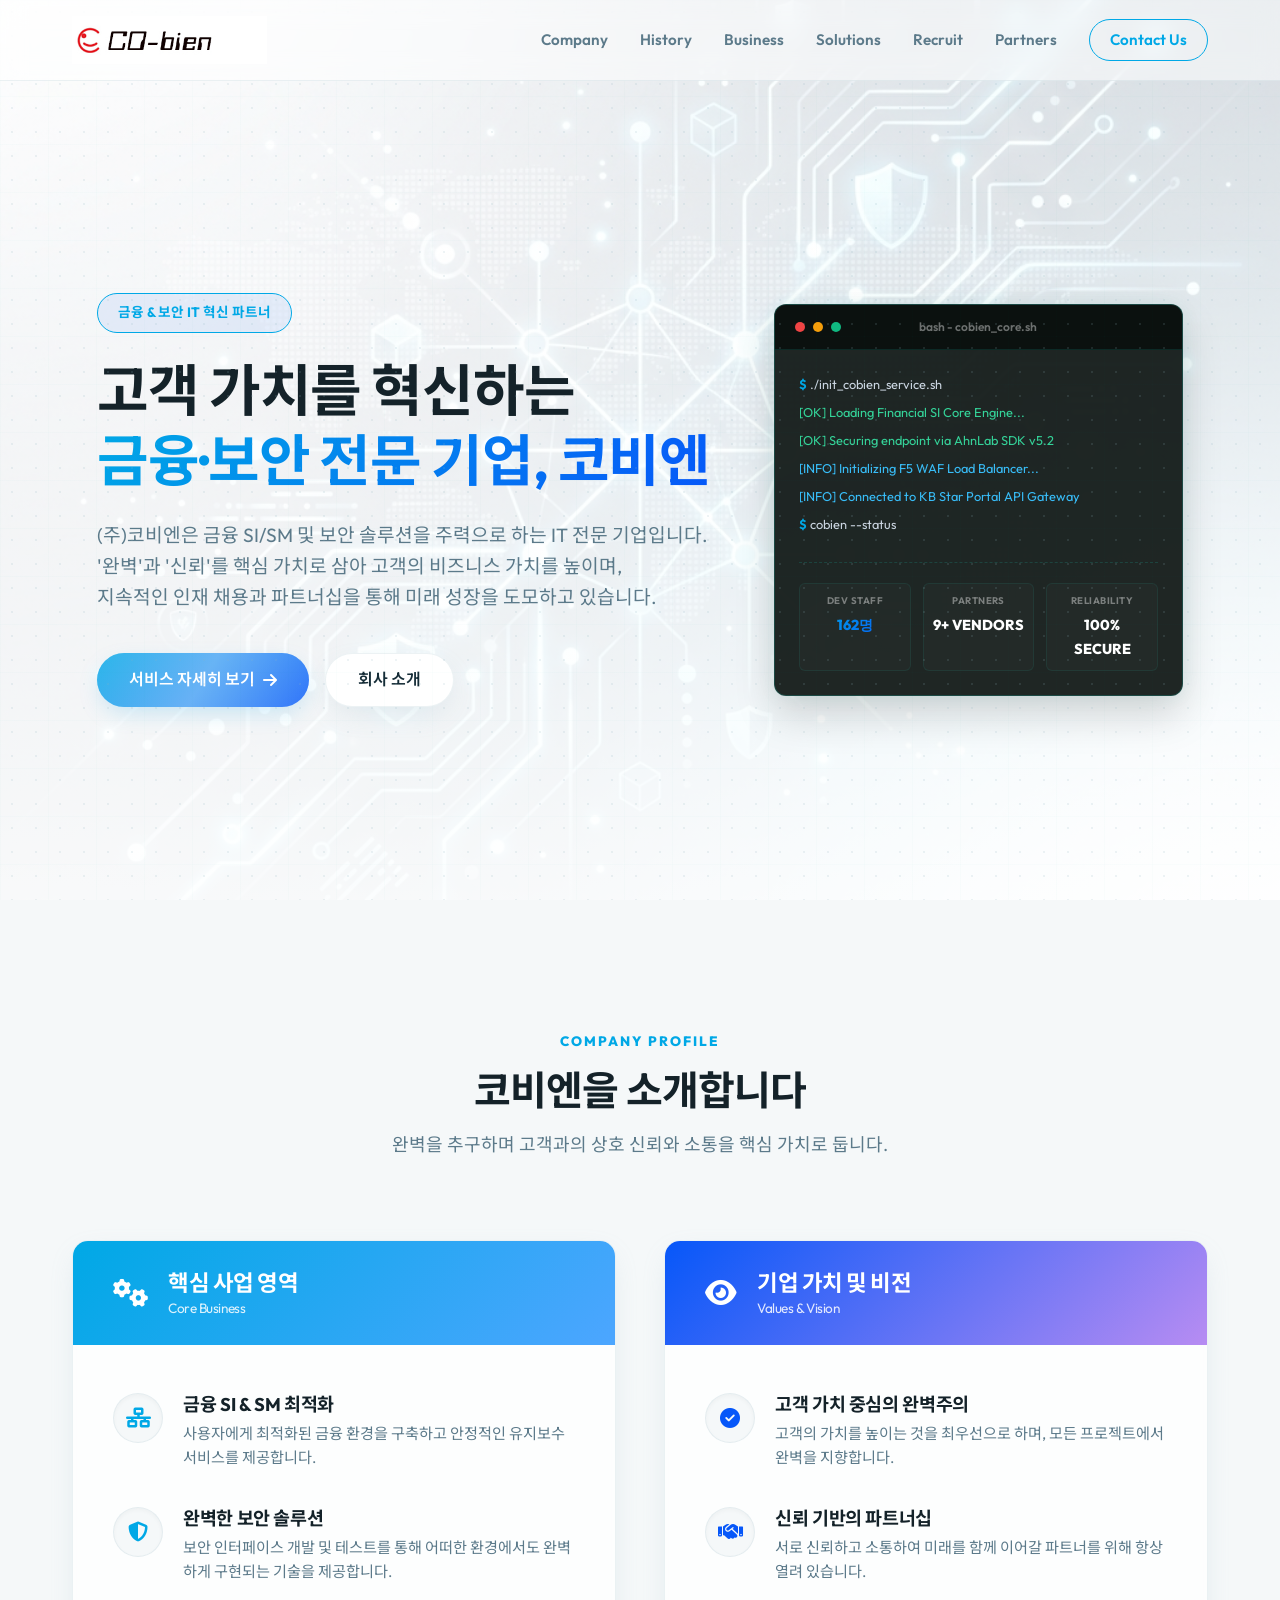
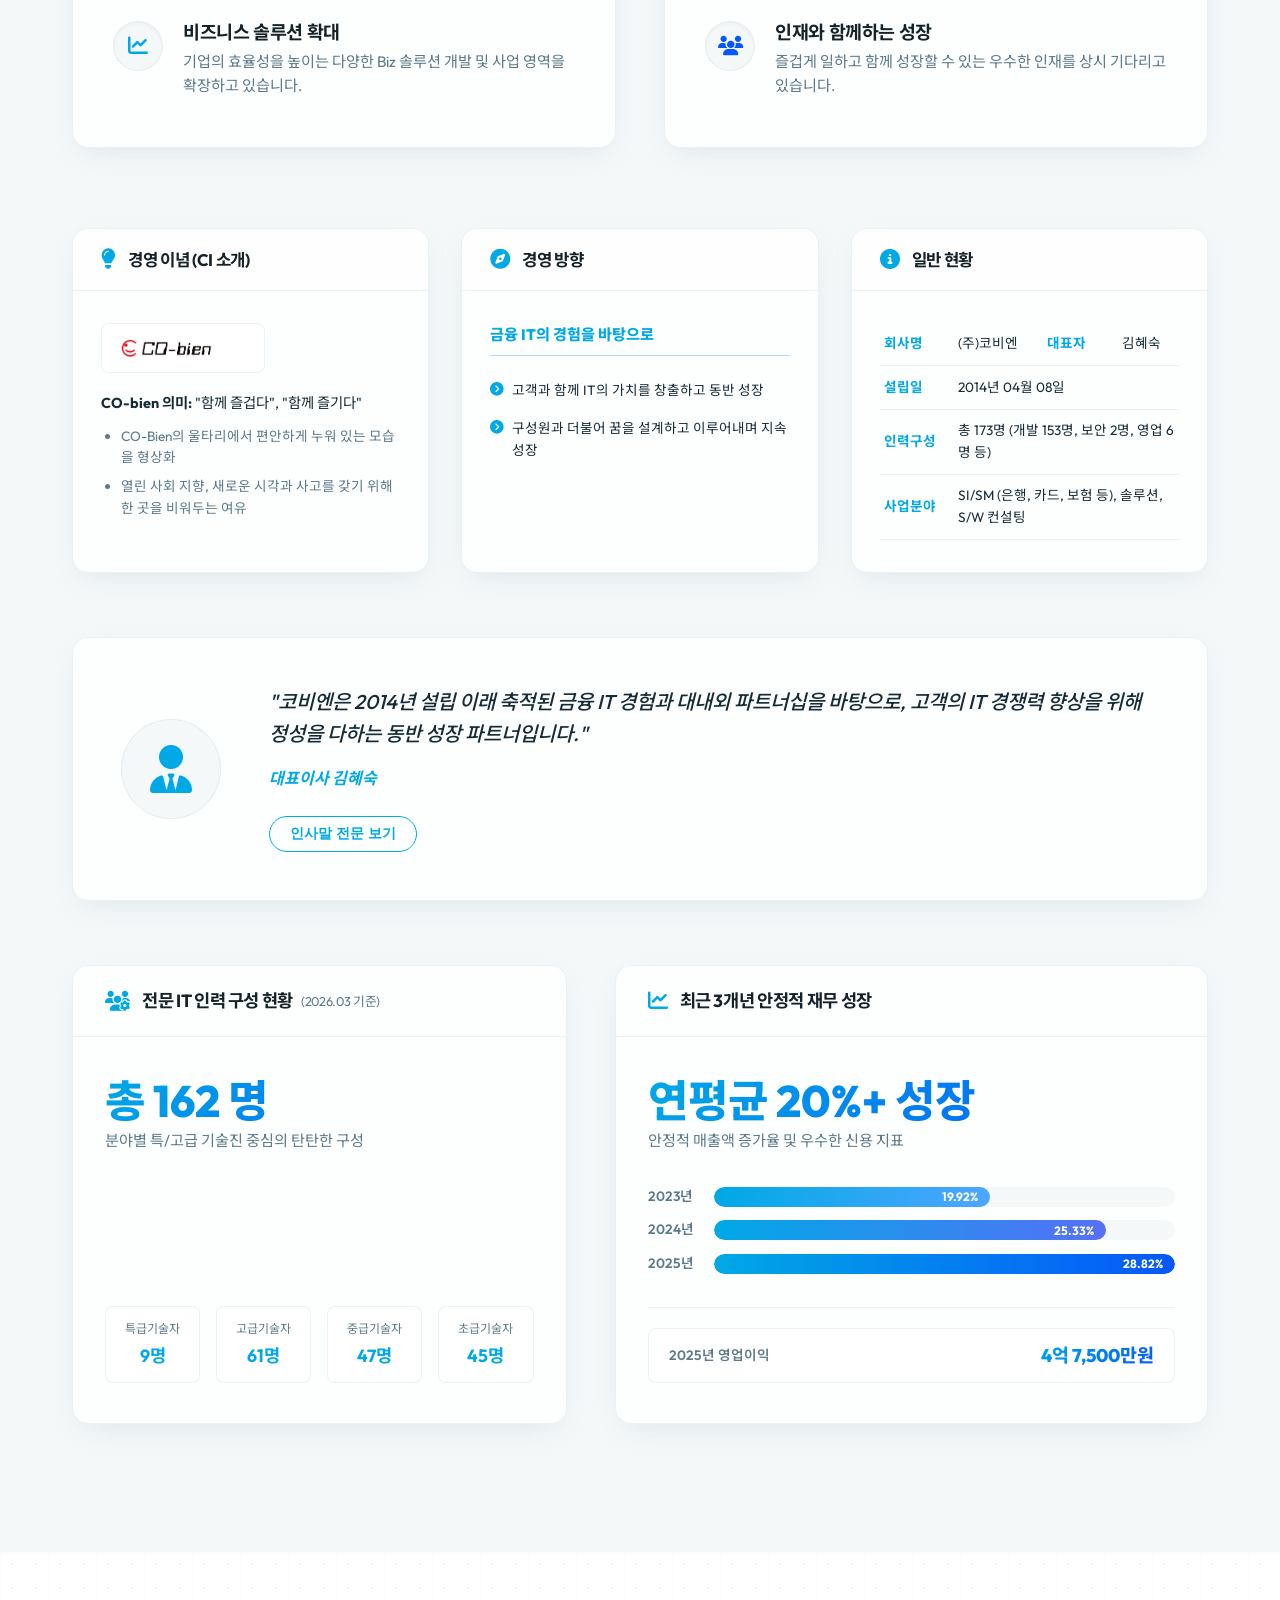
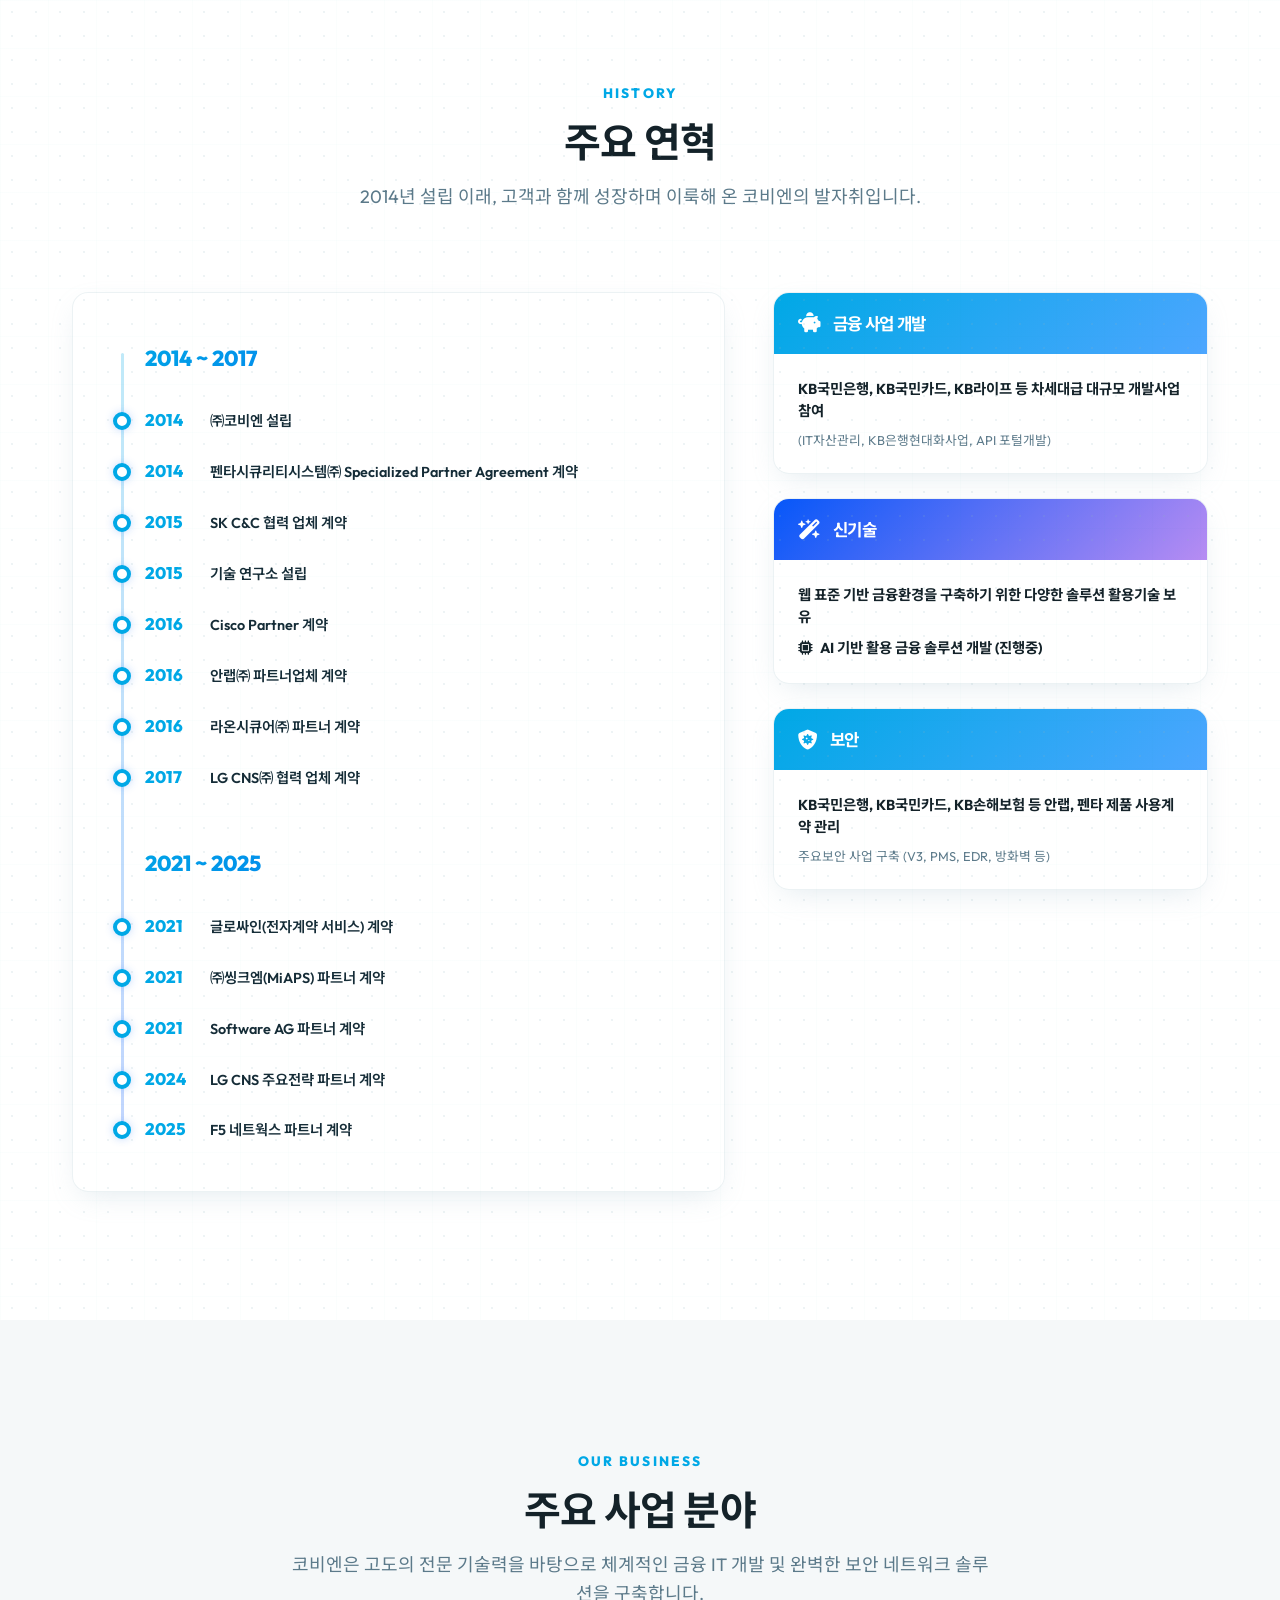
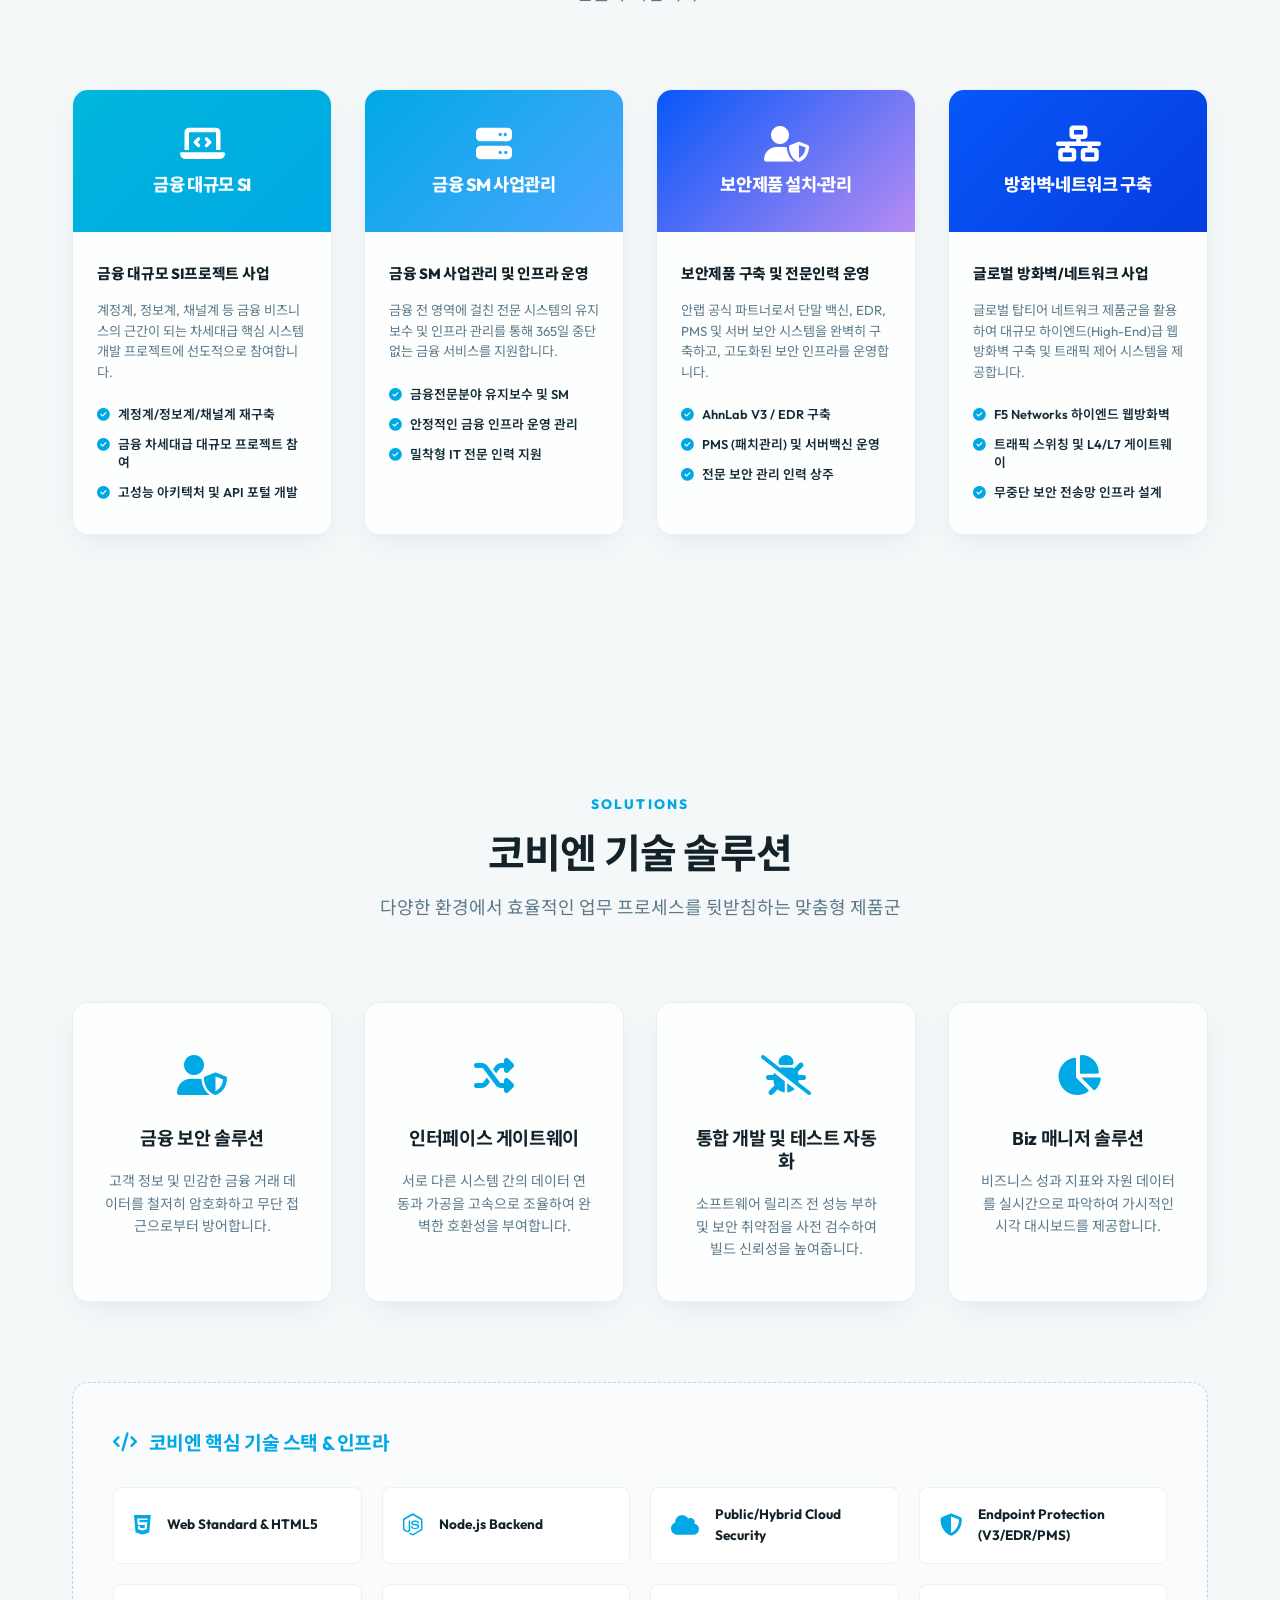
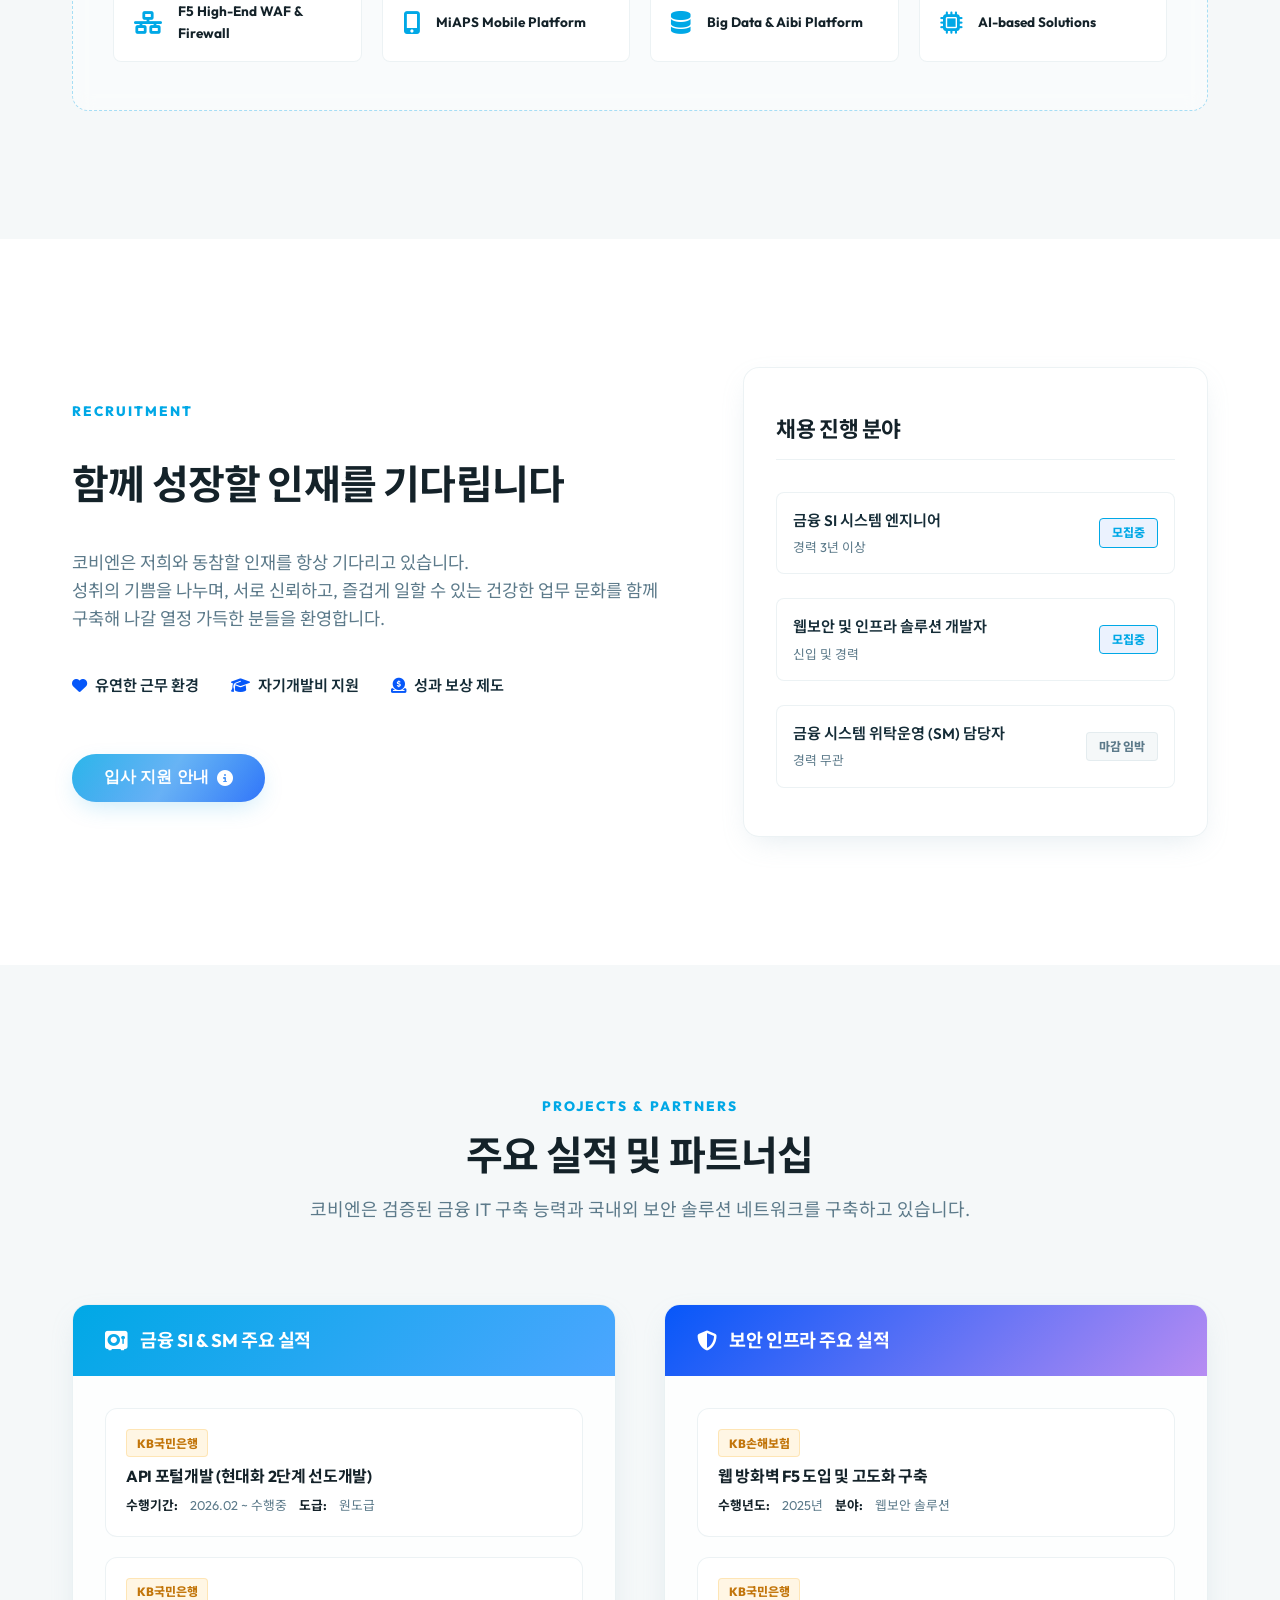
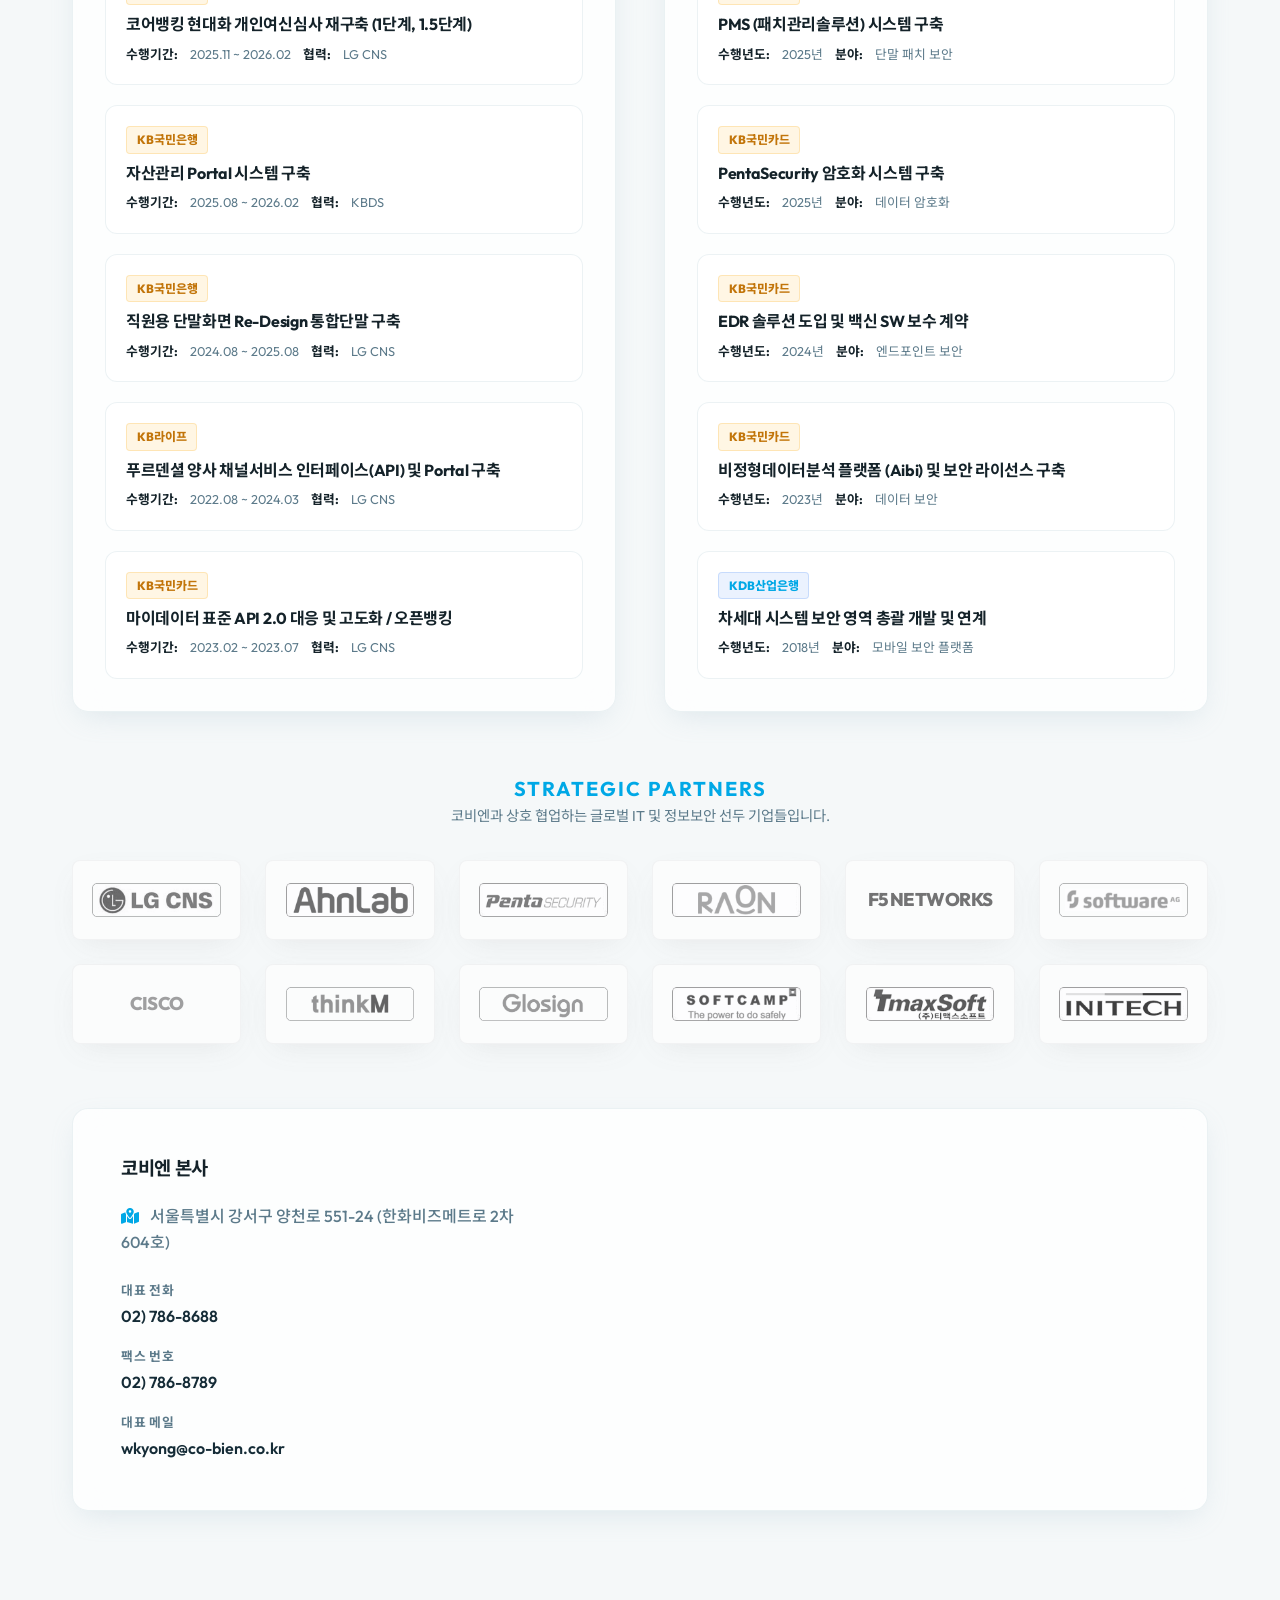
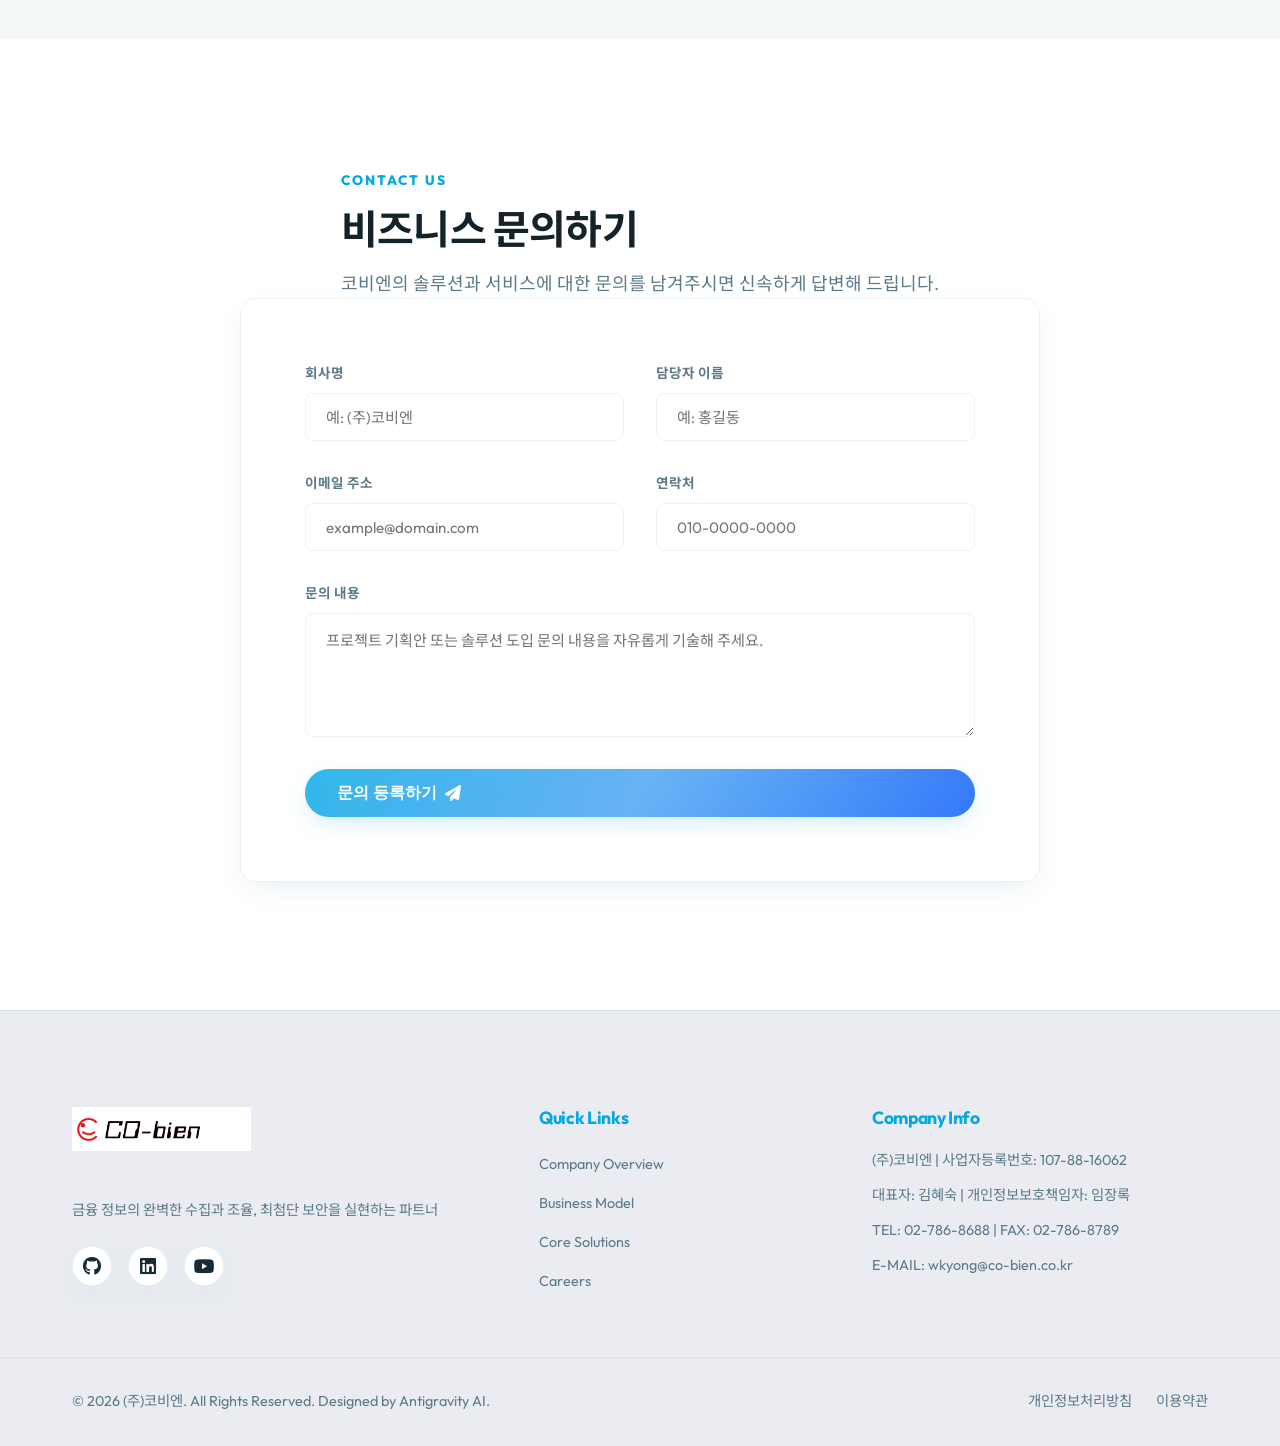
==== index.html @ 2dea6ac2 "Initial commit of modern co-bien homepage renew" ====
<!DOCTYPE html>
<html lang="ko">
<head>
  <meta charset="UTF-8">
  <meta name="viewport" content="width=device-width, initial-scale=1.0">
  <title>코비엔 CO-BIEN | 금융 SI & SM 및 보안 솔루션 전문 기업</title>
  <meta name="description" content="귀사의 가치를 높여주는 최선의 선택, (주)코비엔입니다. 금융 SI & SM 구축 및 완벽하게 구현되는 보안 솔루션 서비스를 제공합니다.">
  
  <!-- 구글 폰트 (Outfit & Noto Sans KR) -->
  <link rel="preconnect" href="https://fonts.googleapis.com">
  <link rel="preconnect" href="https://fonts.gstatic.com" crossorigin>
  <link href="https://fonts.googleapis.com/css2?family=Noto+Sans+KR:wght@300;400;500;700&family=Outfit:wght@300;400;600;800&display=swap" rel="stylesheet">
  
  <!-- 폰트어썸 아이콘 -->
  <link rel="stylesheet" href="https://cdnjs.cloudflare.com/ajax/libs/font-awesome/6.4.0/css/all.min.css">
  
  <!-- 커스텀 스타일시트 -->
  <link rel="stylesheet" href="index.css">
</head>
<body>

  <!-- 배경용 네온 블러 효과 (밝은 테마에 맞춘 부드러운 파스텔톤 블러) -->
  <div class="glow-bg">
    <div class="blob blob-1"></div>
    <div class="blob blob-2"></div>
  </div>

  <!-- 헤더 (글래스모피즘 네비게이션) -->
  <header id="main-header">
    <div class="container header-container">
      <a href="#" class="logo-link">
        <img src="assets/logo-y.jpg" alt="CO-BIEN 코비엔" class="brand-logo">
      </a>
      <nav class="nav-links">
        <a href="#about" class="nav-item">Company</a>
        <a href="#history" class="nav-item">History</a>
        <a href="#business" class="nav-item">Business</a>
        <a href="#solutions" class="nav-item">Solutions</a>
        <a href="#recruit" class="nav-item">Recruit</a>
        <a href="#partners" class="nav-item">Partners</a>
        <a href="#contact" class="nav-item contact-btn">Contact Us</a>
      </nav>
      <button class="mobile-menu-toggle" id="menu-toggle" aria-label="메뉴 열기">
        <i class="fa-solid fa-bars"></i>
      </button>
    </div>
  </header>

  <!-- 모바일 메뉴 -->
  <div class="mobile-nav" id="mobile-nav">
    <a href="#about" class="mobile-nav-item">Company</a>
    <a href="#history" class="mobile-nav-item">History</a>
    <a href="#business" class="mobile-nav-item">Business</a>
    <a href="#solutions" class="mobile-nav-item">Solutions</a>
    <a href="#recruit" class="mobile-nav-item">Recruit</a>
    <a href="#partners" class="mobile-nav-item">Partners</a>
    <a href="#contact" class="mobile-nav-item mobile-contact-btn">Contact Us</a>
  </div>

  <!-- 히어로 섹션 (밝은 그라데이션과 라이트 이미지 오버레이) -->
  <section id="hero" class="tech-grid-pattern" style="background-image: linear-gradient(to bottom, rgba(255, 255, 255, 0.45), rgba(255, 255, 255, 0.9)), url('assets/hero_light_bg.png');">
    <div class="container hero-container">
      <div class="hero-content">
        <span class="badge fade-in-up">금융 & 보안 IT 혁신 파트너</span>
        <h1 class="hero-title fade-in-up delay-1">
          고객 가치를 혁신하는<br>
          <span class="text-gradient">금융·보안 전문 기업, 코비엔</span>
        </h1>
        <p class="hero-subtitle fade-in-up delay-2">
          (주)코비엔은 금융 SI/SM 및 보안 솔루션을 주력으로 하는 IT 전문 기업입니다.<br>
          '완벽'과 '신뢰'를 핵심 가치로 삼아 고객의 비즈니스 가치를 높이며,<br>
          지속적인 인재 채용과 파트너십을 통해 미래 성장을 도모하고 있습니다.
        </p>
        <div class="hero-actions fade-in-up delay-3">
          <a href="#business" class="btn btn-primary glow-button">
            서비스 자세히 보기 <i class="fa-solid fa-arrow-right"></i>
          </a>
          <a href="#about" class="btn btn-secondary">
            회사 소개
          </a>
        </div>
      </div>
      <div class="hero-stats fade-in-up delay-3">
        <div class="terminal-mockup glass-card">
          <div class="terminal-header">
            <div class="terminal-dots">
              <span class="dot dot-red"></span>
              <span class="dot dot-yellow"></span>
              <span class="dot dot-green"></span>
            </div>
            <div class="terminal-title">bash - cobien_core.sh</div>
          </div>
          <div class="terminal-body">
            <p class="term-line"><span class="term-prompt">$</span> ./init_cobien_service.sh</p>
            <p class="term-line term-success">[OK] Loading Financial SI Core Engine...</p>
            <p class="term-line term-success">[OK] Securing endpoint via AhnLab SDK v5.2</p>
            <p class="term-line term-info">[INFO] Initializing F5 WAF Load Balancer...</p>
            <p class="term-line term-info">[INFO] Connected to KB Star Portal API Gateway</p>
            <p class="term-line"><span class="term-prompt">$</span> cobien --status</p>
            <div class="term-status-grid">
              <div class="term-stat-item">
                <span class="t-lbl">DEV STAFF</span>
                <span class="t-val text-gradient">162명</span>
              </div>
              <div class="term-stat-item">
                <span class="t-lbl">PARTNERS</span>
                <span class="t-val">9+ VENDORS</span>
              </div>
              <div class="term-stat-item">
                <span class="t-lbl">RELIABILITY</span>
                <span class="t-val">100% SECURE</span>
              </div>
            </div>
          </div>
        </div>
      </div>
    </div>
  </section>

  <!-- 회사 소개 섹션 -->
  <section id="about" class="section">
    <div class="container">
      <div class="section-header">
        <span class="section-tag">COMPANY PROFILE</span>
        <h2 class="section-title">코비엔을 소개합니다</h2>
        <p class="section-subtitle">완벽을 추구하며 고객과의 상호 신뢰와 소통을 핵심 가치로 둡니다.</p>
      </div>

      <!-- PPTX 내용 반영: 핵심 사업 영역 & 기업 가치 및 비전 -->
      <div class="pptx-grid">
        <!-- 핵심 사업 영역 -->
        <div class="pptx-column glass-card">
          <div class="pptx-column-header blue-gradient-bg">
            <i class="fa-solid fa-gears"></i>
            <h3>핵심 사업 영역 <span class="sub-en">Core Business</span></h3>
          </div>
          <div class="pptx-items">
            <div class="pptx-item">
              <div class="pptx-item-icon"><i class="fa-solid fa-network-wired"></i></div>
              <div class="pptx-item-text">
                <h4>금융 SI & SM 최적화</h4>
                <p>사용자에게 최적화된 금융 환경을 구축하고 안정적인 유지보수 서비스를 제공합니다.</p>
              </div>
            </div>
            <div class="pptx-item">
              <div class="pptx-item-icon"><i class="fa-solid fa-shield-halved"></i></div>
              <div class="pptx-item-text">
                <h4>완벽한 보안 솔루션</h4>
                <p>보안 인터페이스 개발 및 테스트를 통해 어떠한 환경에서도 완벽하게 구현되는 기술을 제공합니다.</p>
              </div>
            </div>
            <div class="pptx-item">
              <div class="pptx-item-icon"><i class="fa-solid fa-chart-line"></i></div>
              <div class="pptx-item-text">
                <h4>비즈니스 솔루션 확대</h4>
                <p>기업의 효율성을 높이는 다양한 Biz 솔루션 개발 및 사업 영역을 확장하고 있습니다.</p>
              </div>
            </div>
          </div>
        </div>

        <!-- 기업 가치 및 비전 -->
        <div class="pptx-column glass-card">
          <div class="pptx-column-header purple-gradient-bg">
            <i class="fa-solid fa-eye"></i>
            <h3>기업 가치 및 비전 <span class="sub-en">Values & Vision</span></h3>
          </div>
          <div class="pptx-items">
            <div class="pptx-item">
              <div class="pptx-item-icon"><i class="fa-solid fa-circle-check"></i></div>
              <div class="pptx-item-text">
                <h4>고객 가치 중심의 완벽주의</h4>
                <p>고객의 가치를 높이는 것을 최우선으로 하며, 모든 프로젝트에서 완벽을 지향합니다.</p>
              </div>
            </div>
            <div class="pptx-item">
              <div class="pptx-item-icon"><i class="fa-solid fa-handshake"></i></div>
              <div class="pptx-item-text">
                <h4>신뢰 기반의 파트너십</h4>
                <p>서로 신뢰하고 소통하여 미래를 함께 이어갈 파트너를 위해 항상 열려 있습니다.</p>
              </div>
            </div>
            <div class="pptx-item">
              <div class="pptx-item-icon"><i class="fa-solid fa-users"></i></div>
              <div class="pptx-item-text">
                <h4>인재와 함께하는 성장</h4>
                <p>즐겁게 일하고 함께 성장할 수 있는 우수한 인재를 상시 기다리고 있습니다.</p>
              </div>
            </div>
          </div>
        </div>
      </div>

      <!-- 경영 이념, 방향, 일반 현황 (Slide 1 실데이터) -->
      <div class="philosophy-overview-grid">
        <!-- 경영 이념 (CI 소개) -->
        <div class="philosophy-card glass-card">
          <div class="ph-header">
            <i class="fa-solid fa-lightbulb"></i>
            <h4>경영 이념 (CI 소개)</h4>
          </div>
          <div class="ph-body ci-section">
            <div class="ci-logo-box">
              <img src="assets/logo-y.jpg" alt="CO-bien CI Logo" class="ci-img">
            </div>
            <div class="ci-desc">
              <p class="ci-mean"><strong>CO-bien 의미:</strong> "함께 즐겁다", "함께 즐기다"</p>
              <ul class="ci-details">
                <li>CO-Bien의 울타리에서 편안하게 누워 있는 모습을 형상화</li>
                <li>열린 사회 지향, 새로운 시각과 사고를 갖기 위해 한 곳을 비워두는 여유</li>
              </ul>
            </div>
          </div>
        </div>

        <!-- 경영 방향 -->
        <div class="philosophy-card glass-card">
          <div class="ph-header">
            <i class="fa-solid fa-compass"></i>
            <h4>경영 방향</h4>
          </div>
          <div class="ph-body direction-section">
            <p class="dir-lead">금융 IT의 경험을 바탕으로</p>
            <ul class="dir-list">
              <li><i class="fa-solid fa-circle-chevron-right"></i> 고객과 함께 IT의 가치를 창출하고 동반 성장</li>
              <li><i class="fa-solid fa-circle-chevron-right"></i> 구성원과 더불어 꿈을 설계하고 이루어내며 지속성장</li>
            </ul>
          </div>
        </div>

        <!-- 일반 현황 -->
        <div class="philosophy-card glass-card">
          <div class="ph-header">
            <i class="fa-solid fa-circle-info"></i>
            <h4>일반 현황</h4>
          </div>
          <div class="ph-body info-section">
            <table class="info-table">
              <tr>
                <th>회사명</th>
                <td>(주)코비엔</td>
                <th>대표자</th>
                <td>김혜숙</td>
              </tr>
              <tr>
                <th>설립일</th>
                <td colspan="3">2014년 04월 08일</td>
              </tr>
              <tr>
                <th>인력구성</th>
                <td colspan="3">총 173명 (개발 153명, 보안 2명, 영업 6명 등)</td>
              </tr>
              <tr>
                <th>사업분야</th>
                <td colspan="3">SI/SM (은행, 카드, 보험 등), 솔루션, S/W 컨설팅</td>
              </tr>
            </table>
          </div>
        </div>
      </div>

      <!-- CEO 인사말 및 CI 가상 모달 연결 카드 -->
      <div class="ceo-message-box glass-card">
        <div class="ceo-img-placeholder">
          <i class="fa-solid fa-user-tie"></i>
        </div>
        <div class="ceo-text">
          <blockquote>
            "코비엔은 2014년 설립 이래 축적된 금융 IT 경험과 대내외 파트너십을 바탕으로, 고객의 IT 경쟁력 향상을 위해 정성을 다하는 동반 성장 파트너입니다."
          </blockquote>
          <cite>대표이사 김혜숙</cite>
          <button class="btn btn-sm btn-outline" id="ceo-modal-trigger">인사말 전문 보기</button>
        </div>
      </div>

      <!-- PPTX 내용 반영: 인력 구성 및 재무 구조 추가 -->
      <div class="stats-overview-grid">
        <div class="stats-overview-card glass-card">
          <div class="stats-overview-header">
            <i class="fa-solid fa-users-gear"></i>
            <h4>전문 IT 인력 구성 현황 <span class="stats-date">(2026.03 기준)</span></h4>
          </div>
          <div class="stats-overview-body">
            <div class="main-stat">
              <span class="stat-large text-gradient">총 162 명</span>
              <p class="stat-desc">분야별 특/고급 기술진 중심의 탄탄한 구성</p>
            </div>
            <div class="sub-stats">
              <div class="sub-stat-item">
                <span class="sub-stat-label">특급기술자</span>
                <span class="sub-stat-val">9명</span>
              </div>
              <div class="sub-stat-item">
                <span class="sub-stat-label">고급기술자</span>
                <span class="sub-stat-val">61명</span>
              </div>
              <div class="sub-stat-item">
                <span class="sub-stat-label">중급기술자</span>
                <span class="sub-stat-val">47명</span>
              </div>
              <div class="sub-stat-item">
                <span class="sub-stat-label">초급기술자</span>
                <span class="sub-stat-val">45명</span>
              </div>
            </div>
          </div>
        </div>

        <div class="stats-overview-card glass-card">
          <div class="stats-overview-header">
            <i class="fa-solid fa-chart-line"></i>
            <h4>최근 3개년 안정적 재무 성장</h4>
          </div>
          <div class="stats-overview-body">
            <div class="main-stat">
              <span class="stat-large text-gradient">연평균 20%+ 성장</span>
              <p class="stat-desc">안정적 매출액 증가율 및 우수한 신용 지표</p>
            </div>
            <div class="chart-mockup">
              <div class="chart-bar-item">
                <span class="chart-label">2023년</span>
                <div class="chart-bar-container">
                  <div class="chart-bar bar-1" style="width: 60%">19.92%</div>
                </div>
              </div>
              <div class="chart-bar-item">
                <span class="chart-label">2024년</span>
                <div class="chart-bar-container">
                  <div class="chart-bar bar-2" style="width: 85%">25.33%</div>
                </div>
              </div>
              <div class="chart-bar-item">
                <span class="chart-label">2025년</span>
                <div class="chart-bar-container">
                  <div class="chart-bar bar-3" style="width: 100%">28.82%</div>
                </div>
              </div>
            </div>
            <div class="financial-badges">
              <div class="fin-badge">
                <span class="fin-label">2025년 영업이익</span>
                <span class="fin-val text-gradient">4억 7,500만원</span>
              </div>
            </div>
          </div>
        </div>
      </div>
    </div>
  </section>

  <!-- 주요 연혁 섹션 -->
  <section id="history" class="section alt-bg tech-grid-pattern">
    <div class="container">
      <div class="section-header">
        <span class="section-tag">HISTORY</span>
        <h2 class="section-title">주요 연혁</h2>
        <p class="section-subtitle">2014년 설립 이래, 고객과 함께 성장하며 이룩해 온 코비엔의 발자취입니다.</p>
      </div>

      <div class="history-layout">
        <!-- 연혁 타임라인 영역 -->
        <div class="history-timeline-box glass-card">
          <div class="timeline-container">
            <div class="timeline-line"></div>
            
            <!-- 2014 - 2017 -->
            <div class="timeline-segment">
              <div class="timeline-year-label text-gradient">2014 ~ 2017</div>
              
              <div class="timeline-item">
                <div class="timeline-dot"></div>
                <div class="timeline-content">
                  <span class="year">2014</span>
                  <p>㈜코비엔 설립</p>
                </div>
              </div>
              
              <div class="timeline-item">
                <div class="timeline-dot"></div>
                <div class="timeline-content">
                  <span class="year">2014</span>
                  <p>펜타시큐리티시스템㈜ Specialized Partner Agreement 계약</p>
                </div>
              </div>

              <div class="timeline-item">
                <div class="timeline-dot"></div>
                <div class="timeline-content">
                  <span class="year">2015</span>
                  <p>SK C&C 협력 업체 계약</p>
                </div>
              </div>

              <div class="timeline-item">
                <div class="timeline-dot"></div>
                <div class="timeline-content">
                  <span class="year">2015</span>
                  <p>기술 연구소 설립</p>
                </div>
              </div>

              <div class="timeline-item">
                <div class="timeline-dot"></div>
                <div class="timeline-content">
                  <span class="year">2016</span>
                  <p>Cisco Partner 계약</p>
                </div>
              </div>

              <div class="timeline-item">
                <div class="timeline-dot"></div>
                <div class="timeline-content">
                  <span class="year">2016</span>
                  <p>안랩㈜ 파트너업체 계약</p>
                </div>
              </div>

              <div class="timeline-item">
                <div class="timeline-dot"></div>
                <div class="timeline-content">
                  <span class="year">2016</span>
                  <p>라온시큐어㈜ 파트너 계약</p>
                </div>
              </div>

              <div class="timeline-item">
                <div class="timeline-dot"></div>
                <div class="timeline-content">
                  <span class="year">2017</span>
                  <p>LG CNS㈜ 협력 업체 계약</p>
                </div>
              </div>
            </div>

            <!-- 2021 ~ 2025 -->
            <div class="timeline-segment">
              <div class="timeline-year-label text-gradient">2021 ~ 2025</div>
              
              <div class="timeline-item">
                <div class="timeline-dot"></div>
                <div class="timeline-content">
                  <span class="year">2021</span>
                  <p>글로싸인(전자계약 서비스) 계약</p>
                </div>
              </div>

              <div class="timeline-item">
                <div class="timeline-dot"></div>
                <div class="timeline-content">
                  <span class="year">2021</span>
                  <p>㈜씽크엠(MiAPS) 파트너 계약</p>
                </div>
              </div>

              <div class="timeline-item">
                <div class="timeline-dot"></div>
                <div class="timeline-content">
                  <span class="year">2021</span>
                  <p>Software AG 파트너 계약</p>
                </div>
              </div>

              <div class="timeline-item">
                <div class="timeline-dot"></div>
                <div class="timeline-content">
                  <span class="year">2024</span>
                  <p>LG CNS 주요전략 파트너 계약</p>
                </div>
              </div>

              <div class="timeline-item">
                <div class="timeline-dot"></div>
                <div class="timeline-content">
                  <span class="year">2025</span>
                  <p>F5 네트웍스 파트너 계약</p>
                </div>
              </div>
            </div>

          </div>
        </div>

        <!-- 사업 분야 요약 (우측 열) -->
        <div class="history-highlights">
          <!-- 금융 사업 개발 -->
          <div class="highlight-card glass-card">
            <div class="hl-header blue-gradient-bg">
              <i class="fa-solid fa-piggy-bank"></i>
              <h5>금융 사업 개발</h5>
            </div>
            <div class="hl-body">
              <p>KB국민은행, KB국민카드, KB라이프 등 차세대급 대규모 개발사업 참여</p>
              <span class="hl-sub">(IT자산관리, KB은행현대화사업, API 포털개발)</span>
            </div>
          </div>

          <!-- 신기술 -->
          <div class="highlight-card glass-card">
            <div class="hl-header purple-gradient-bg">
              <i class="fa-solid fa-wand-magic-sparkles"></i>
              <h5>신기술</h5>
            </div>
            <div class="hl-body">
              <p>웹 표준 기반 금융환경을 구축하기 위한 다양한 솔루션 활용기술 보유</p>
              <p class="hl-special"><i class="fa-solid fa-microchip"></i> AI 기반 활용 금융 솔루션 개발 (진행중)</p>
            </div>
          </div>

          <!-- 보안 -->
          <div class="highlight-card glass-card">
            <div class="hl-header blue-gradient-bg">
              <i class="fa-solid fa-shield-virus"></i>
              <h5>보안</h5>
            </div>
            <div class="hl-body">
              <p>KB국민은행, KB국민카드, KB손해보험 등 안랩, 펜타 제품 사용계약 관리</p>
              <span class="hl-sub">주요보안 사업 구축 (V3, PMS, EDR, 방화벽 등)</span>
            </div>
          </div>
        </div>
      </div>
    </div>
  </section>

  <!-- 사업 영역 섹션 -->
  <section id="business" class="section">
    <div class="container">
      <div class="section-header">
        <span class="section-tag">OUR BUSINESS</span>
        <h2 class="section-title">주요 사업 분야</h2>
        <p class="section-subtitle">코비엔은 고도의 전문 기술력을 바탕으로 체계적인 금융 IT 개발 및 완벽한 보안 네트워크 솔루션을 구축합니다.</p>
      </div>

      <div class="business-grid-4">
        <!-- 카드 1: 금융 대규모 SI프로젝트 사업 -->
        <div class="business-card-4 glass-card hover-glow">
          <div class="biz-header-4 cyan-gradient-bg">
            <i class="fa-solid fa-laptop-code"></i>
            <h3>금융 대규모 SI</h3>
          </div>
          <div class="biz-body-4">
            <h4 class="biz-sub-title-4">금융 대규모 SI프로젝트 사업</h4>
            <p class="biz-desc-4">계정계, 정보계, 채널계 등 금융 비즈니스의 근간이 되는 차세대급 핵심 시스템 개발 프로젝트에 선도적으로 참여합니다.</p>
            <ul class="biz-features-4">
              <li><i class="fa-solid fa-circle-check"></i> 계정계/정보계/채널계 재구축</li>
              <li><i class="fa-solid fa-circle-check"></i> 금융 차세대급 대규모 프로젝트 참여</li>
              <li><i class="fa-solid fa-circle-check"></i> 고성능 아키텍처 및 API 포털 개발</li>
            </ul>
          </div>
        </div>

        <!-- 카드 2: 금융 SM사업관리 -->
        <div class="business-card-4 glass-card hover-glow">
          <div class="biz-header-4 blue-gradient-bg">
            <i class="fa-solid fa-server"></i>
            <h3>금융 SM 사업관리</h3>
          </div>
          <div class="biz-body-4">
            <h4 class="biz-sub-title-4">금융 SM 사업관리 및 인프라 운영</h4>
            <p class="biz-desc-4">금융 전 영역에 걸친 전문 시스템의 유지보수 및 인프라 관리를 통해 365일 중단 없는 금융 서비스를 지원합니다.</p>
            <ul class="biz-features-4">
              <li><i class="fa-solid fa-circle-check"></i> 금융전문분야 유지보수 및 SM</li>
              <li><i class="fa-solid fa-circle-check"></i> 안정적인 금융 인프라 운영 관리</li>
              <li><i class="fa-solid fa-circle-check"></i> 밀착형 IT 전문 인력 지원</li>
            </ul>
          </div>
        </div>

        <!-- 카드 3: 보안제품 설치 및 관리 -->
        <div class="business-card-4 glass-card hover-glow">
          <div class="biz-header-4 purple-gradient-bg">
            <i class="fa-solid fa-user-shield"></i>
            <h3>보안제품 설치·관리</h3>
          </div>
          <div class="biz-body-4">
            <h4 class="biz-sub-title-4">보안제품 구축 및 전문인력 운영</h4>
            <p class="biz-desc-4">안랩 공식 파트너로서 단말 백신, EDR, PMS 및 서버 보안 시스템을 완벽히 구축하고, 고도화된 보안 인프라를 운영합니다.</p>
            <ul class="biz-features-4">
              <li><i class="fa-solid fa-circle-check"></i> AhnLab V3 / EDR 구축</li>
              <li><i class="fa-solid fa-circle-check"></i> PMS (패치관리) 및 서버백신 운영</li>
              <li><i class="fa-solid fa-circle-check"></i> 전문 보안 관리 인력 상주</li>
            </ul>
          </div>
        </div>

        <!-- 카드 4: 방화벽/네트워크 구축 사업 -->
        <div class="business-card-4 glass-card hover-glow">
          <div class="biz-header-4 dark-blue-gradient-bg">
            <i class="fa-solid fa-network-wired"></i>
            <h3>방화벽·네트워크 구축</h3>
          </div>
          <div class="biz-body-4">
            <h4 class="biz-sub-title-4">글로벌 방화벽/네트워크 사업</h4>
            <p class="biz-desc-4">글로벌 탑티어 네트워크 제품군을 활용하여 대규모 하이엔드(High-End)급 웹 방화벽 구축 및 트래픽 제어 시스템을 제공합니다.</p>
            <ul class="biz-features-4">
              <li><i class="fa-solid fa-circle-check"></i> F5 Networks 하이엔드 웹방화벽</li>
              <li><i class="fa-solid fa-circle-check"></i> 트래픽 스위칭 및 L4/L7 게이트웨이</li>
              <li><i class="fa-solid fa-circle-check"></i> 무중단 보안 전송망 인프라 설계</li>
            </ul>
          </div>
        </div>
      </div>
    </div>
  </section>

  <!-- 솔루션 제품군 섹션 -->
  <section id="solutions" class="section">
    <div class="container">
      <div class="section-header">
        <span class="section-tag">SOLUTIONS</span>
        <h2 class="section-title">코비엔 기술 솔루션</h2>
        <p class="section-subtitle">다양한 환경에서 효율적인 업무 프로세스를 뒷받침하는 맞춤형 제품군</p>
      </div>

      <div class="solutions-grid">
        <div class="solution-item glass-card">
          <div class="sol-icon"><i class="fa-solid fa-user-shield"></i></div>
          <h4>금융 보안 솔루션</h4>
          <p>고객 정보 및 민감한 금융 거래 데이터를 철저히 암호화하고 무단 접근으로부터 방어합니다.</p>
        </div>
        <div class="solution-item glass-card">
          <div class="sol-icon"><i class="fa-solid fa-shuffle"></i></div>
          <h4>인터페이스 게이트웨이</h4>
          <p>서로 다른 시스템 간의 데이터 연동과 가공을 고속으로 조율하여 완벽한 호환성을 부여합니다.</p>
        </div>
        <div class="solution-item glass-card">
          <div class="sol-icon"><i class="fa-solid fa-bug-slash"></i></div>
          <h4>통합 개발 및 테스트 자동화</h4>
          <p>소프트웨어 릴리즈 전 성능 부하 및 보안 취약점을 사전 검수하여 빌드 신뢰성을 높여줍니다.</p>
        </div>
        <div class="solution-item glass-card">
          <div class="sol-icon"><i class="fa-solid fa-chart-pie"></i></div>
          <h4>Biz 매니저 솔루션</h4>
          <p>비즈니스 성과 지표와 자원 데이터를 실시간으로 파악하여 가시적인 시각 대시보드를 제공합니다.</p>
        </div>
      </div>

      <!-- Tech Stack Badges (IT 기업 느낌) -->
      <div class="tech-stack-container">
        <h4 class="tech-stack-title"><i class="fa-solid fa-code"></i> 코비엔 핵심 기술 스택 & 인프라</h4>
        <div class="tech-badges-grid">
          <div class="tech-badge-item">
            <i class="fa-brands fa-html5"></i>
            <span>Web Standard & HTML5</span>
          </div>
          <div class="tech-badge-item">
            <i class="fa-brands fa-node-js"></i>
            <span>Node.js Backend</span>
          </div>
          <div class="tech-badge-item">
            <i class="fa-solid fa-cloud"></i>
            <span>Public/Hybrid Cloud Security</span>
          </div>
          <div class="tech-badge-item">
            <i class="fa-solid fa-shield-halved"></i>
            <span>Endpoint Protection (V3/EDR/PMS)</span>
          </div>
          <div class="tech-badge-item">
            <i class="fa-solid fa-network-wired"></i>
            <span>F5 High-End WAF & Firewall</span>
          </div>
          <div class="tech-badge-item">
            <i class="fa-solid fa-mobile-screen-button"></i>
            <span>MiAPS Mobile Platform</span>
          </div>
          <div class="tech-badge-item">
            <i class="fa-solid fa-database"></i>
            <span>Big Data & Aibi Platform</span>
          </div>
          <div class="tech-badge-item">
            <i class="fa-solid fa-microchip"></i>
            <span>AI-based Solutions</span>
          </div>
        </div>
      </div>
    </div>
  </section>

  <!-- 채용 안내 섹션 -->
  <section id="recruit" class="section alt-bg">
    <div class="container recruit-container">
      <div class="recruit-text">
        <span class="section-tag">RECRUITMENT</span>
        <h2 class="section-title">함께 성장할 인재를 기다립니다</h2>
        <p class="recruit-desc">
          코비엔은 저희와 동참할 인재를 항상 기다리고 있습니다. <br>
          성취의 기쁨을 나누며, 서로 신뢰하고, 즐겁게 일할 수 있는 건강한 업무 문화를 함께 구축해 나갈 열정 가득한 분들을 환영합니다.
        </p>
        <div class="recruit-benefits">
          <div class="benefit-item"><i class="fa-solid fa-heart"></i> 유연한 근무 환경</div>
          <div class="benefit-item"><i class="fa-solid fa-graduation-cap"></i> 자기개발비 지원</div>
          <div class="benefit-item"><i class="fa-solid fa-circle-dollar-to-slot"></i> 성과 보상 제도</div>
        </div>
        <button class="btn btn-primary glow-button" id="apply-btn">입사 지원 안내 <i class="fa-solid fa-circle-info"></i></button>
      </div>
      <div class="recruit-jobs glass-card">
        <h3>채용 진행 분야</h3>
        <div class="job-list">
          <div class="job-item">
            <div class="job-info">
              <span class="job-title">금융 SI 시스템 엔지니어</span>
              <span class="job-exp">경력 3년 이상</span>
            </div>
            <span class="job-status status-active">모집중</span>
          </div>
          <div class="job-item">
            <div class="job-info">
              <span class="job-title">웹보안 및 인프라 솔루션 개발자</span>
              <span class="job-exp">신입 및 경력</span>
            </div>
            <span class="job-status status-active">모집중</span>
          </div>
          <div class="job-item">
            <div class="job-info">
              <span class="job-title">금융 시스템 위탁운영 (SM) 담당자</span>
              <span class="job-exp">경력 무관</span>
            </div>
            <span class="job-status">마감 임박</span>
          </div>
        </div>
      </div>
    </div>
  </section>

  <!-- 주요 실적 및 파트너사 섹션 -->
  <section id="partners" class="section">
    <div class="container">
      <div class="section-header">
        <span class="section-tag">PROJECTS & PARTNERS</span>
        <h2 class="section-title">주요 실적 및 파트너십</h2>
        <p class="section-subtitle">코비엔은 검증된 금융 IT 구축 능력과 국내외 보안 솔루션 네트워크를 구축하고 있습니다.</p>
      </div>

      <!-- 실적 포트폴리오 탭/카드 레이아웃 -->
      <div class="projects-layout">
        <!-- 금융 SI / SM 실적 -->
        <div class="projects-column glass-card">
          <div class="projects-column-header blue-gradient-bg">
            <i class="fa-solid fa-vault"></i>
            <h4>금융 SI & SM 주요 실적</h4>
          </div>
          <div class="projects-list">
            <div class="project-card">
              <span class="project-badge client-kb">KB국민은행</span>
              <h5 class="project-name">API 포털개발 (현대화 2단계 선도개발)</h5>
              <p class="project-meta"><span class="label">수행기간:</span> 2026.02 ~ 수행중 <span class="label">도급:</span> 원도급</p>
            </div>
            <div class="project-card">
              <span class="project-badge client-kb">KB국민은행</span>
              <h5 class="project-name">코어뱅킹 현대화 개인여신심사 재구축 (1단계, 1.5단계)</h5>
              <p class="project-meta"><span class="label">수행기간:</span> 2025.11 ~ 2026.02 <span class="label">협력:</span> LG CNS</p>
            </div>
            <div class="project-card">
              <span class="project-badge client-kb">KB국민은행</span>
              <h5 class="project-name">자산관리 Portal 시스템 구축</h5>
              <p class="project-meta"><span class="label">수행기간:</span> 2025.08 ~ 2026.02 <span class="label">협력:</span> KBDS</p>
            </div>
            <div class="project-card">
              <span class="project-badge client-kb">KB국민은행</span>
              <h5 class="project-name">직원용 단말화면 Re-Design 통합단말 구축</h5>
              <p class="project-meta"><span class="label">수행기간:</span> 2024.08 ~ 2025.08 <span class="label">협력:</span> LG CNS</p>
            </div>
            <div class="project-card">
              <span class="project-badge client-kb">KB라이프</span>
              <h5 class="project-name">푸르덴셜 양사 채널서비스 인터페이스(API) 및 Portal 구축</h5>
              <p class="project-meta"><span class="label">수행기간:</span> 2022.08 ~ 2024.03 <span class="label">협력:</span> LG CNS</p>
            </div>
            <div class="project-card">
              <span class="project-badge client-kb">KB국민카드</span>
              <h5 class="project-name">마이데이터 표준 API 2.0 대응 및 고도화 / 오픈뱅킹</h5>
              <p class="project-meta"><span class="label">수행기간:</span> 2023.02 ~ 2023.07 <span class="label">협력:</span> LG CNS</p>
            </div>
          </div>
        </div>

        <!-- 보안 솔루션 구축 실적 -->
        <div class="projects-column glass-card">
          <div class="projects-column-header purple-gradient-bg">
            <i class="fa-solid fa-shield-halved"></i>
            <h4>보안 인프라 주요 실적</h4>
          </div>
          <div class="projects-list">
            <div class="project-card">
              <span class="project-badge client-kb">KB손해보험</span>
              <h5 class="project-name">웹 방화벽 F5 도입 및 고도화 구축</h5>
              <p class="project-meta"><span class="label">수행년도:</span> 2025년 <span class="label">분야:</span> 웹보안 솔루션</p>
            </div>
            <div class="project-card">
              <span class="project-badge client-kb">KB국민은행</span>
              <h5 class="project-name">PMS (패치관리솔루션) 시스템 구축</h5>
              <p class="project-meta"><span class="label">수행년도:</span> 2025년 <span class="label">분야:</span> 단말 패치 보안</p>
            </div>
            <div class="project-card">
              <span class="project-badge client-kb">KB국민카드</span>
              <h5 class="project-name">PentaSecurity 암호화 시스템 구축</h5>
              <p class="project-meta"><span class="label">수행년도:</span> 2025년 <span class="label">분야:</span> 데이터 암호화</p>
            </div>
            <div class="project-card">
              <span class="project-badge client-kb">KB국민카드</span>
              <h5 class="project-name">EDR 솔루션 도입 및 백신 SW 보수 계약</h5>
              <p class="project-meta"><span class="label">수행년도:</span> 2024년 <span class="label">분야:</span> 엔드포인트 보안</p>
            </div>
            <div class="project-card">
              <span class="project-badge client-kb">KB국민카드</span>
              <h5 class="project-name">비정형데이터분석 플랫폼 (Aibi) 및 보안 라이선스 구축</h5>
              <p class="project-meta"><span class="label">수행년도:</span> 2023년 <span class="label">분야:</span> 데이터 보안</p>
            </div>
            <div class="project-card">
              <span class="project-badge client-kdb">KDB산업은행</span>
              <h5 class="project-name">차세대 시스템 보안 영역 총괄 개발 및 연계</h5>
              <p class="project-meta"><span class="label">수행년도:</span> 2018년 <span class="label">분야:</span> 모바일 보안 플랫폼</p>
            </div>
          </div>
        </div>
      </div>

      <!-- 전략적 파트너사 Grid (Slide 3 실데이터) -->
      <div class="partners-sub-header">
        <h5>STRATEGIC PARTNERS</h5>
        <p>코비엔과 상호 협업하는 글로벌 IT 및 정보보안 선두 기업들입니다.</p>
      </div>

      <div class="partners-grid">
        <div class="partner-logo"><img src="assets/partner_lgcns.png" alt="LG CNS"></div>
        <div class="partner-logo"><img src="assets/partner_ahnlab.png" alt="안랩 (AhnLab)"></div>
        <div class="partner-logo"><img src="assets/partner_penta.png" alt="펜타시큐리티"></div>
        <div class="partner-logo"><img src="assets/partner_raon.png" alt="라온시큐어"></div>
        <div class="partner-logo"><span class="logo-txt text-f5">F5 Networks</span></div>
        <div class="partner-logo"><img src="assets/partner_softwareag.png" alt="Software AG"></div>
        <div class="partner-logo"><span class="logo-txt text-cisco">Cisco</span></div>
        <div class="partner-logo"><img src="assets/partner_thinkm.png" alt="씽크엠 (ThinkM)"></div>
        <div class="partner-logo"><img src="assets/partner_glosign.png" alt="글로싸인"></div>
        <div class="partner-logo"><img src="assets/partner_softcamp.png" alt="소프트캠프 (SoftCamp)"></div>
        <div class="partner-logo"><img src="assets/partner_tmax.png" alt="티맥스소프트 (Tmax)"></div>
        <div class="partner-logo"><img src="assets/partner_initech.png" alt="이니텍 (Initech)"></div>
      </div>

      <!-- 지도 및 사무실 정보 -->
      <div class="map-layout glass-card">
        <div class="map-info">
          <h3>코비엔 본사</h3>
          <p class="map-addr"><i class="fa-solid fa-map-location-dot"></i> 서울특별시 강서구 양천로 551-24 (한화비즈메트로 2차 604호)</p>
          <div class="map-contact-details">
            <div class="detail-item">
              <span class="detail-label">대표 전화</span>
              <span class="detail-val">02) 786-8688</span>
            </div>
            <div class="detail-item">
              <span class="detail-label">팩스 번호</span>
              <span class="detail-val">02) 786-8789</span>
            </div>
            <div class="detail-item">
              <span class="detail-label">대표 메일</span>
              <span class="detail-val">wkyong@co-bien.co.kr</span>
            </div>
          </div>
        </div>
        <div class="map-iframe-container">
          <!-- 구글 지도 임베드 (크롤링된 소스 기반) -->
          <iframe src="https://www.google.com/maps/embed?pb=!1m18!1m12!1m3!1d3162.8353211275803!2d126.85937631580153!3d37.55894348231966!2m3!1f0!2f0!3f0!3m2!1i1024!2i768!4f13.1!3m3!1m2!1s0x357c9c06b7cd999b%3A0xe71337c8fc915479!2z7ZWc7ZmU67mE7KaI66mU7Yq466GcMuywqA!5e0!3m2!1sko!2skr!4v1535158438322" 
            width="100%" height="100%" style="border:0;" allowfullscreen="" loading="lazy" referrerpolicy="no-referrer-when-downgrade"></iframe>
        </div>
      </div>
    </div>
  </section>

  <!-- 가상 컨택 양식 (하단 고정형) -->
  <section id="contact" class="section alt-bg">
    <div class="container contact-container">
      <div class="contact-header">
        <span class="section-tag">CONTACT US</span>
        <h2 class="section-title">비즈니스 문의하기</h2>
        <p class="section-subtitle">코비엔의 솔루션과 서비스에 대한 문의를 남겨주시면 신속하게 답변해 드립니다.</p>
      </div>

      <form class="contact-form glass-card" id="business-contact-form">
        <div class="form-row">
          <div class="form-group">
            <label for="comp_name">회사명</label>
            <input type="text" id="comp_name" name="comp_name" placeholder="예: (주)코비엔" required>
          </div>
          <div class="form-group">
            <label for="sender_name">담당자 이름</label>
            <input type="text" id="sender_name" name="sender_name" placeholder="예: 홍길동" required>
          </div>
        </div>
        <div class="form-row">
          <div class="form-group">
            <label for="sender_email">이메일 주소</label>
            <input type="email" id="sender_email" name="sender_email" placeholder="example@domain.com" required>
          </div>
          <div class="form-group">
            <label for="sender_phone">연락처</label>
            <input type="tel" id="sender_phone" name="sender_phone" placeholder="010-0000-0000" required>
          </div>
        </div>
        <div class="form-group">
          <label for="message">문의 내용</label>
          <textarea id="message" name="message" rows="5" placeholder="프로젝트 기획안 또는 솔루션 도입 문의 내용을 자유롭게 기술해 주세요." required></textarea>
        </div>
        <button type="submit" class="btn btn-primary glow-button">문의 등록하기 <i class="fa-solid fa-paper-plane"></i></button>
      </form>
    </div>
  </section>

  <!-- 푸터 -->
  <footer id="main-footer">
    <div class="container footer-grid">
      <div class="footer-brand">
        <img src="assets/logo-y.jpg" alt="CO-BIEN 코비엔" class="footer-logo">
        <p class="footer-desc">금융 정보의 완벽한 수집과 조율, 최첨단 보안을 실현하는 파트너</p>
        <div class="social-icons">
          <a href="#" aria-label="Github"><i class="fa-brands fa-github"></i></a>
          <a href="#" aria-label="LinkedIn"><i class="fa-brands fa-linkedin"></i></a>
          <a href="#" aria-label="YouTube"><i class="fa-brands fa-youtube"></i></a>
        </div>
      </div>
      <div class="footer-links-group">
        <h4>Quick Links</h4>
        <a href="#about">Company Overview</a>
        <a href="#business">Business Model</a>
        <a href="#solutions">Core Solutions</a>
        <a href="#recruit">Careers</a>
      </div>
      <div class="footer-info">
        <h4>Company Info</h4>
        <p>(주)코비엔 | 사업자등록번호: 107-88-16062</p>
        <p>대표자: 김혜숙 | 개인정보보호책임자: 임장록</p>
        <p>TEL: 02-786-8688 | FAX: 02-786-8789</p>
        <p>E-MAIL: wkyong@co-bien.co.kr</p>
      </div>
    </div>
    <div class="footer-bottom">
      <div class="container footer-bottom-container">
        <p>&copy; 2026 (주)코비엔. All Rights Reserved. Designed by Antigravity AI.</p>
        <div class="footer-legal">
          <a href="#">개인정보처리방침</a>
          <a href="#">이용약관</a>
        </div>
      </div>
    </div>
  </footer>

  <!-- CEO 인사말 모달 다이얼로그 -->
  <dialog class="glass-dialog" id="ceo-modal">
    <div class="dialog-content">
      <div class="dialog-header">
        <h3>CEO 인사말</h3>
        <button class="close-dialog-btn" id="close-ceo-modal">&times;</button>
      </div>
      <div class="dialog-body">
        <p>㈜코비엔은 2014년 금융 IT의 성공 경험을 가진 사람들 중심으로, 영역별 팀웍을 통하여 보다 나은 가치를 창출하기 위해 창립한 회사입니다.</p>
        <p>빠르게 변화하는 금융 환경과 최첨단 기술이 융합된 금융시스템을 대상으로, 국내/외 유수한 IT Vendor들과의 파트너십(Partnership)을 통하여 SI(시스템 통합), SM(시스템 운영) 및 정보 보안 시스템 구축, 솔루션(Solution) 및 IT 시스템 유통에 이르기까지 다양한 분야에서 활약하고 있습니다.</p>
        <p>다양한 금융 IT 경험으로 축적된 기술력과 대외 신인도를 기반으로 고객의 IT 경쟁력 향상을 위해 노력해 왔으며, "고객과 함께 성장하는 전문 기업"이라는 비전을 가지고 도약해 나갈 것입니다.</p>
        <p>인재를 중히 여기고, 고객 옆에서 함께 고민하며 맡은 일에 정성을 다하는 코비엔의 기업 정신으로 고객이 100% 만족할 수 있는 IT 서비스를 제공하겠습니다. 고객 감동을 위해 끊임없는 변화와 혁신을 멈추지 않는 코비엔을 많이 응원해 주시고 동참해 주시기를 부탁드립니다.</p>
        <p class="dialog-signature">대표이사 김혜숙 배상</p>
      </div>
    </div>
  </dialog>

  <!-- 입사 지원 모달 다이얼로그 -->
  <dialog class="glass-dialog" id="apply-modal">
    <div class="dialog-content">
      <div class="dialog-header">
        <h3>입사 지원 안내</h3>
        <button class="close-dialog-btn" id="close-apply-modal">&times;</button>
      </div>
      <div class="dialog-body">
        <p><strong>(주)코비엔과 함께 성장할 역량 있는 인재를 채용합니다.</strong></p>
        <hr>
        <h4>지원 절차</h4>
        <ol class="apply-steps">
          <li><strong>서류 전형</strong>: 이력서 및 경력기술서 제출 (자유 양식)</li>
          <li><strong>기술 및 실무 면접</strong>: 직무 핵심 역량 및 실무 능력 검증</li>
          <li><strong>임원 면접</strong>: 인성 및 가치관 공유 면접</li>
          <li><strong>최종 합격</strong>: 처우 협의 및 입사일 조율</li>
        </ol>
        <h4>제출처 및 문의</h4>
        <p>작성하신 입사지원서류(자유양식)를 아래 인사담당자 이메일로 송부해 주시기 바랍니다.</p>
        <p class="highlight-info"><i class="fa-solid fa-envelope"></i> <strong>wkyong@co-bien.co.kr</strong></p>
        <p>궁금하신 사항은 대표번호 02) 786-8688로 채용 문의 바랍니다.</p>
      </div>
    </div>
  </dialog>

  <script src="index.js"></script>
</body>
</html>
---- index.css ----
/* ==========================================================================
   DESIGN SYSTEM VARIABLES (LIGHT HSL TOKENS)
   ========================================================================== */
:root {
  --bg-main: hsl(200, 25%, 97%);          /* Soft Signal Ice Blue */
  --bg-alt: hsl(0, 0%, 100%);             /* Pure White */
  --bg-glass: rgba(255, 255, 255, 0.76);  /* Clean White Glass */
  --bg-glass-hover: rgba(255, 255, 255, 0.92);
  
  --border-glass: rgba(148, 180, 195, 0.18); /* Soft slate signal line */
  --border-glass-hover: rgba(14, 165, 233, 0.35); /* Neon Cyan Blue Glow */

  --primary: hsl(196, 100%, 45%);          /* High-Frequency Electric Cyan Blue */
  --primary-glow: rgba(14, 165, 233, 0.25);
  --secondary: hsl(220, 95%, 50%);         /* Deep Signal Blue / Indigo */
  --secondary-glow: rgba(37, 99, 235, 0.25);
  
  --text-main: hsl(200, 45%, 15%);         /* Deep Signal Charcoal Navy */
  --text-muted: hsl(200, 20%, 45%);        /* Medium Signal Gray */
  --text-dark: hsl(200, 35%, 12%);

  --font-family: 'Outfit', 'Noto Sans KR', sans-serif;
  --transition-smooth: all 0.4s cubic-bezier(0.16, 1, 0.3, 1);
  --transition-fast: all 0.2s ease-out;
  
  --shadow-soft: 0 10px 30px -10px rgba(148, 180, 195, 0.3);
  --shadow-hover: 0 20px 40px -10px rgba(14, 165, 233, 0.15);
}

/* ==========================================================================
   RESET & BASE STYLES
   ========================================================================== */
* {
  box-sizing: border-box;
  margin: 0;
  padding: 0;
}

html {
  scroll-behavior: smooth;
  font-size: 16px;
}

body {
  background-color: var(--bg-main);
  color: var(--text-main);
  font-family: var(--font-family);
  line-height: 1.6;
  overflow-x: hidden;
  position: relative;
}

/* ==========================================================================
   TYPOGRAPHY
   ========================================================================== */
h1, h2, h3, h4, h5, h6 {
  font-weight: 700;
  line-height: 1.25;
  letter-spacing: -0.02em;
  color: var(--text-dark);
}

a {
  color: inherit;
  text-decoration: none;
  transition: var(--transition-fast);
}

/* ==========================================================================
   LAYOUT & CONTAINER
   ========================================================================== */
.container {
  max-width: 1200px;
  margin: 0 auto;
  padding: 0 2rem;
}

.section {
  padding: 8rem 0;
  position: relative;
  z-index: 2;
}

.alt-bg {
  background-color: var(--bg-alt);
}

.section-header {
  text-align: center;
  max-width: 700px;
  margin: 0 auto 5rem auto;
}

.section-tag {
  display: inline-block;
  font-size: 0.85rem;
  font-weight: 800;
  letter-spacing: 0.15em;
  color: var(--primary);
  text-transform: uppercase;
  margin-bottom: 0.75rem;
}

.section-title {
  font-size: 2.5rem;
  margin-bottom: 1rem;
}

.section-subtitle {
  color: var(--text-muted);
  font-size: 1.125rem;
}

/* ==========================================================================
   GLOWING BACKGROUND EFFECT (LIGHT THEME PASTEL BLUR)
   ========================================================================== */
.glow-bg {
  position: fixed;
  top: 0;
  left: 0;
  width: 100vw;
  height: 100vh;
  z-index: 1;
  pointer-events: none;
  overflow: hidden;
}

.blob {
  position: absolute;
  border-radius: 50%;
  filter: blur(130px);
  opacity: 0.35;
  animation: float-blob 20s infinite alternate ease-in-out;
}

.blob-1 {
  top: -10%;
  left: -5%;
  width: 50vw;
  height: 50vw;
  background: radial-gradient(circle, rgba(14, 165, 233, 0.22) 0%, transparent 70%);
}

.blob-2 {
  bottom: -10%;
  right: -5%;
  width: 45vw;
  height: 45vw;
  background: radial-gradient(circle, rgba(37, 99, 235, 0.18) 0%, transparent 70%);
  animation-delay: -8s;
}

@keyframes float-blob {
  0% { transform: translate(0, 0) scale(1); }
  50% { transform: translate(5%, 5%) scale(1.05); }
  100% { transform: translate(-3%, -3%) scale(0.95); }
}

/* ==========================================================================
   GLASSMORPHISM CARD STYLES
   ========================================================================== */
.glass-card {
  background: var(--bg-glass);
  backdrop-filter: blur(16px);
  -webkit-backdrop-filter: blur(16px);
  border: 1px solid var(--border-glass);
  border-radius: 16px;
  box-shadow: var(--shadow-soft);
  transition: var(--transition-smooth);
  overflow: hidden;
}

.glass-card:hover {
  border-color: var(--border-glass-hover);
  transform: translateY(-8px);
  box-shadow: var(--shadow-hover);
}

.hover-glow:hover {
  box-shadow: 0 15px 35px -5px rgba(59, 130, 246, 0.18);
}

/* ==========================================================================
   BUTTONS
   ========================================================================== */
.btn {
  display: inline-flex;
  align-items: center;
  gap: 0.5rem;
  padding: 0.85rem 2rem;
  border-radius: 100px;
  font-size: 1rem;
  font-weight: 600;
  cursor: pointer;
  border: none;
  transition: var(--transition-smooth);
}

.btn-primary {
  background: linear-gradient(135deg, var(--primary) 0%, var(--secondary) 100%);
  color: white;
  box-shadow: 0 8px 24px -6px var(--primary-glow);
}

.btn-primary:hover {
  box-shadow: 0 12px 30px -4px var(--primary-glow);
  transform: translateY(-2px);
}

.btn-secondary {
  background: var(--bg-alt);
  color: var(--text-main);
  border: 1.5px solid var(--border-glass);
  box-shadow: var(--shadow-soft);
}

.btn-secondary:hover {
  background: var(--bg-main);
  border-color: var(--primary);
  transform: translateY(-2px);
}

.btn-outline {
  background: transparent;
  color: var(--primary);
  border: 1.5px solid var(--primary);
}

.btn-outline:hover {
  background: var(--primary);
  color: white;
  box-shadow: 0 5px 15px -3px var(--primary-glow);
}

.btn-sm {
  padding: 0.5rem 1.25rem;
  font-size: 0.875rem;
}

.btn-block {
  display: flex;
  justify-content: center;
  width: 100%;
}

.glow-button {
  position: relative;
  overflow: hidden;
}

.glow-button::after {
  content: '';
  position: absolute;
  top: 0;
  left: -50%;
  width: 200%;
  height: 100%;
  background: linear-gradient(to right, transparent, rgba(255, 255, 255, 0.4), transparent);
  transform: skewX(-30deg);
  transition: 0.75s;
}

.glow-button:hover::after {
  left: 120%;
}

/* ==========================================================================
   HEADER / NAVIGATION
   ========================================================================== */
#main-header {
  position: fixed;
  top: 0;
  left: 0;
  width: 100%;
  z-index: 100;
  background: rgba(255, 255, 255, 0.5);
  backdrop-filter: blur(12px);
  -webkit-backdrop-filter: blur(12px);
  border-bottom: 1px solid var(--border-glass);
  transition: var(--transition-smooth);
}

#main-header.scrolled {
  background: rgba(255, 255, 255, 0.95);
  box-shadow: 0 10px 30px -10px rgba(100, 120, 150, 0.15);
  padding: 0.5rem 0;
}

.header-container {
  display: flex;
  justify-content: space-between;
  align-items: center;
  height: 80px;
}

/* 원본 로고 스타일링 */
.brand-logo {
  height: 48px;
  width: auto;
  object-fit: contain;
  vertical-align: middle;
  display: block;
}

.nav-links {
  display: flex;
  align-items: center;
  gap: 2rem;
}

.nav-item {
  font-size: 0.95rem;
  font-weight: 600;
  color: var(--text-muted);
  position: relative;
  padding: 0.5rem 0;
}

.nav-item:hover, .nav-item.active {
  color: var(--primary);
}

.nav-item::after {
  content: '';
  position: absolute;
  bottom: 0;
  left: 0;
  width: 0;
  height: 2px;
  background-color: var(--primary);
  transition: var(--transition-fast);
}

.nav-item:hover::after, .nav-item.active::after {
  width: 100%;
}

.contact-btn {
  color: var(--primary);
  border: 1.5px solid var(--primary);
  border-radius: 50px;
  padding: 0.5rem 1.25rem;
}

.contact-btn::after {
  display: none;
}

.contact-btn:hover {
  background: var(--primary);
  color: white;
}

.mobile-menu-toggle {
  display: none;
  background: transparent;
  border: none;
  color: var(--text-main);
  font-size: 1.5rem;
  cursor: pointer;
}

/* ==========================================================================
   MOBILE NAVIGATION
   ========================================================================== */
.mobile-nav {
  position: fixed;
  top: 80px;
  left: 0;
  width: 100%;
  background: rgba(255, 255, 255, 0.98);
  backdrop-filter: blur(20px);
  border-bottom: 1px solid var(--border-glass);
  display: flex;
  flex-direction: column;
  padding: 2rem;
  gap: 1.5rem;
  z-index: 99;
  transform: translateY(-150%);
  transition: var(--transition-smooth);
  box-shadow: var(--shadow-soft);
}

.mobile-nav.active {
  transform: translateY(0);
}

.mobile-nav-item {
  font-size: 1.25rem;
  font-weight: 600;
  padding-bottom: 0.5rem;
  color: var(--text-main);
  border-bottom: 1px solid var(--border-glass);
}

.mobile-contact-btn {
  background: linear-gradient(135deg, var(--primary) 0%, var(--secondary) 100%);
  color: white;
  text-align: center;
  border-radius: 50px;
  padding: 0.75rem;
}

/* ==========================================================================
   HERO SECTION
   ========================================================================== */
#hero {
  min-height: 100vh;
  display: flex;
  flex-direction: column;
  justify-content: center;
  background-size: cover;
  background-position: center;
  position: relative;
  z-index: 2;
  padding-top: 100px;
}

.hero-container {
  display: grid;
  grid-template-columns: 1.2fr 0.8fr;
  align-items: center;
  gap: 4rem;
}

.hero-content {
  display: flex;
  flex-direction: column;
  align-items: flex-start;
}

.badge {
  background: rgba(59, 130, 246, 0.1);
  border: 1.5px solid var(--primary);
  color: var(--primary);
  padding: 0.5rem 1.25rem;
  border-radius: 100px;
  font-size: 0.85rem;
  font-weight: 700;
  margin-bottom: 1.5rem;
}

.hero-title {
  font-size: 3.5rem;
  color: var(--text-dark);
  margin-bottom: 1.5rem;
}

.text-gradient {
  background: linear-gradient(135deg, var(--primary) 0%, var(--secondary) 100%);
  -webkit-background-clip: text;
  -webkit-text-fill-color: transparent;
}

.hero-subtitle {
  color: var(--text-muted);
  font-size: 1.2rem;
  margin-bottom: 2.5rem;
}

.hero-actions {
  display: flex;
  gap: 1rem;
}

.hero-stats {
  display: flex;
  flex-direction: column;
  gap: 2rem;
}

.stat-card {
  background: rgba(255, 255, 255, 0.75);
  backdrop-filter: blur(10px);
  border-left: 4px solid var(--primary);
  padding: 1.5rem 2rem;
  border-radius: 0 16px 16px 0;
  box-shadow: var(--shadow-soft);
}

.stat-num {
  font-size: 2.5rem;
  font-weight: 800;
}

.stat-label {
  color: var(--text-muted);
  font-size: 0.95rem;
}

/* ==========================================================================
   ABOUT SECTION
   ========================================================================== */
.pptx-grid {
  display: grid;
  grid-template-columns: 1fr 1fr;
  gap: 3rem;
  margin-bottom: 5rem;
}

.pptx-column {
  padding: 0;
  display: flex;
  flex-direction: column;
  overflow: hidden;
}

.pptx-column-header {
  padding: 1.75rem 2.5rem;
  display: flex;
  align-items: center;
  gap: 1.25rem;
  color: white;
}

.blue-gradient-bg {
  background: linear-gradient(135deg, var(--primary) 0%, hsl(210, 100%, 65%) 100%);
}

.purple-gradient-bg {
  background: linear-gradient(135deg, var(--secondary) 0%, hsl(265, 80%, 75%) 100%);
}

.pptx-column-header i {
  font-size: 1.75rem;
  color: white;
}

.pptx-column-header h3 {
  color: white;
  font-size: 1.4rem;
  display: flex;
  flex-direction: column;
  font-weight: 700;
}

.pptx-column-header .sub-en {
  font-size: 0.85rem;
  font-weight: 400;
  opacity: 0.85;
  margin-top: 0.2rem;
}

.pptx-items {
  padding: 3rem 2.5rem;
  display: flex;
  flex-direction: column;
  gap: 2.25rem;
}

.pptx-item {
  display: flex;
  gap: 1.25rem;
  align-items: flex-start;
}

.pptx-item-icon {
  width: 50px;
  height: 50px;
  border-radius: 50%;
  background: var(--bg-main);
  border: 1.5px solid var(--border-glass);
  display: flex;
  align-items: center;
  justify-content: center;
  font-size: 1.25rem;
  color: var(--primary);
  flex-shrink: 0;
  box-shadow: inset 0 2px 4px rgba(0, 0, 0, 0.03);
}

.pptx-column:nth-child(2) .pptx-item-icon {
  color: var(--secondary);
}

.pptx-item-text h4 {
  font-size: 1.15rem;
  margin-bottom: 0.4rem;
  color: var(--text-dark);
  font-weight: 700;
}

.pptx-item-text p {
  font-size: 0.95rem;
  color: var(--text-muted);
  line-height: 1.6;
}

.ceo-message-box {
  display: grid;
  grid-template-columns: auto 1fr;
  align-items: center;
  padding: 3rem;
  gap: 3rem;
}

.ceo-img-placeholder {
  width: 100px;
  height: 100px;
  border-radius: 50%;
  background: var(--bg-main);
  display: flex;
  align-items: center;
  justify-content: center;
  font-size: 3rem;
  color: var(--primary);
  border: 1.5px solid var(--border-glass);
}

.ceo-text blockquote {
  font-size: 1.25rem;
  font-weight: 500;
  font-style: italic;
  margin-bottom: 1rem;
}

.ceo-text cite {
  display: block;
  font-weight: 700;
  color: var(--primary);
  margin-bottom: 1.5rem;
}

/* ==========================================================================
   BUSINESS SECTION
   ========================================================================== */
.business-grid {
  display: grid;
  grid-template-columns: repeat(2, 1fr);
  gap: 3rem;
}

.business-card {
  display: flex;
  flex-direction: column;
}

.business-img-box {
  height: 250px;
  background-size: cover;
  background-position: center;
  position: relative;
  display: flex;
  align-items: flex-end;
  padding: 2rem;
}

.biz-tag {
  background: var(--primary);
  color: white;
  padding: 0.25rem 1rem;
  border-radius: 4px;
  font-weight: 800;
  font-size: 0.75rem;
  letter-spacing: 0.05em;
}

.business-card:nth-child(2) .biz-tag {
  background: var(--secondary);
}

.business-body {
  padding: 3rem 2rem;
  display: flex;
  flex-direction: column;
  gap: 1.5rem;
  flex-grow: 1;
}

.biz-desc {
  color: var(--text-muted);
}

.biz-features {
  list-style: none;
  display: flex;
  flex-direction: column;
  gap: 0.75rem;
}

.biz-features li {
  display: flex;
  align-items: center;
  gap: 0.75rem;
  font-size: 0.95rem;
}

.text-cyan { color: var(--primary); }
.text-purple { color: var(--secondary); }

/* ==========================================================================
   SOLUTIONS SECTION
   ========================================================================== */
.solutions-grid {
  display: grid;
  grid-template-columns: repeat(4, 1fr);
  gap: 2rem;
}

.solution-item {
  padding: 2.5rem 2rem;
  display: flex;
  flex-direction: column;
  gap: 1.25rem;
  text-align: center;
  align-items: center;
}

.sol-icon {
  font-size: 2.5rem;
  color: var(--primary);
}

.solution-item h4 {
  font-size: 1.15rem;
}

.solution-item p {
  color: var(--text-muted);
  font-size: 0.875rem;
}

/* ==========================================================================
   RECRUIT SECTION
   ========================================================================== */
.recruit-container {
  display: grid;
  grid-template-columns: 1.12fr 0.88fr;
  align-items: center;
  gap: 5rem;
}

.recruit-text {
  display: flex;
  flex-direction: column;
  align-items: flex-start;
  gap: 1.5rem;
}

.recruit-desc {
  font-size: 1.1rem;
  color: var(--text-muted);
  margin-bottom: 1rem;
}

.recruit-benefits {
  display: flex;
  gap: 2rem;
  margin-bottom: 2rem;
}

.benefit-item {
  display: flex;
  align-items: center;
  gap: 0.5rem;
  font-weight: 600;
  font-size: 0.95rem;
}

.benefit-item i {
  color: var(--secondary);
}

.recruit-jobs {
  padding: 3rem 2rem;
}

.recruit-jobs h3 {
  font-size: 1.35rem;
  margin-bottom: 2rem;
  border-bottom: 1px solid var(--border-glass);
  padding-bottom: 1rem;
}

.job-list {
  display: flex;
  flex-direction: column;
  gap: 1.5rem;
}

.job-item {
  display: flex;
  justify-content: space-between;
  align-items: center;
  padding: 1rem;
  border-radius: 8px;
  background: white;
  border: 1px solid var(--border-glass);
}

.job-info {
  display: flex;
  flex-direction: column;
  gap: 0.25rem;
}

.job-title {
  font-weight: 600;
  font-size: 0.95rem;
}

.job-exp {
  font-size: 0.8rem;
  color: var(--text-muted);
}

.job-status {
  font-size: 0.75rem;
  font-weight: 800;
  padding: 0.25rem 0.75rem;
  border-radius: 4px;
  background: var(--bg-main);
  color: var(--text-muted);
  border: 1px solid var(--border-glass);
}

.job-status.status-active {
  background: rgba(59, 130, 246, 0.1);
  color: var(--primary);
  border-color: var(--primary);
}

/* ==========================================================================
   PARTNERS & MAP SECTION
   ========================================================================== */
.partners-grid {
  display: grid;
  grid-template-columns: repeat(6, 1fr);
  gap: 1.5rem;
  margin-bottom: 4rem;
}

.partner-logo {
  background: var(--bg-glass);
  border: 1px solid var(--border-glass);
  height: 80px;
  border-radius: 8px;
  display: flex;
  align-items: center;
  justify-content: center;
  box-shadow: var(--shadow-soft);
  filter: grayscale(100%);
  opacity: 0.75;
  transition: var(--transition-fast);
  padding: 0.5rem;
}

.partner-logo:hover {
  filter: grayscale(0%);
  opacity: 1;
  border-color: var(--primary);
  box-shadow: 0 5px 15px -3px var(--primary-glow);
}

.partner-logo img {
  max-height: 45px;
  max-width: 85%;
  object-fit: contain;
  vertical-align: middle;
}

.partner-logo .logo-txt {
  font-weight: 800;
  font-size: 1.15rem;
  letter-spacing: -0.03em;
  text-transform: uppercase;
}

.text-f5 {
  color: #e51937;
}

.text-cisco {
  color: #049fd9;
}

.map-layout {
  display: grid;
  grid-template-columns: 1fr 1.2fr;
  overflow: hidden;
}

.map-info {
  padding: 3rem;
  display: flex;
  flex-direction: column;
  gap: 1.5rem;
}

.map-addr {
  font-weight: 500;
  color: var(--text-muted);
}

.map-addr i {
  color: var(--primary);
  margin-right: 0.5rem;
}

.map-contact-details {
  display: flex;
  flex-direction: column;
  gap: 1rem;
}

.detail-item {
  display: flex;
  flex-direction: column;
  gap: 0.25rem;
}

.detail-label {
  font-size: 0.8rem;
  text-transform: uppercase;
  color: var(--text-muted);
  font-weight: 700;
  letter-spacing: 0.05em;
}

.detail-val {
  font-weight: 600;
}

.map-iframe-container {
  min-height: 350px;
}

/* ==========================================================================
   CONTACT FORM
   ========================================================================== */
.contact-container {
  display: flex;
  flex-direction: column;
  align-items: center;
}

.contact-form {
  width: 100%;
  max-width: 800px;
  padding: 4rem;
  display: flex;
  flex-direction: column;
  gap: 2rem;
}

.form-row {
  display: grid;
  grid-template-columns: 1fr 1fr;
  gap: 2rem;
}

.form-group {
  display: flex;
  flex-direction: column;
  gap: 0.5rem;
}

.form-group label {
  font-size: 0.85rem;
  font-weight: 700;
  color: var(--text-muted);
}

.form-group input, .form-group textarea {
  background: white;
  border: 1.5px solid var(--border-glass);
  border-radius: 8px;
  padding: 0.85rem 1.25rem;
  color: var(--text-main);
  font-family: var(--font-family);
  font-size: 0.95rem;
  outline: none;
  transition: var(--transition-fast);
}

.form-group input:focus, .form-group textarea:focus {
  border-color: var(--primary);
  box-shadow: 0 0 10px var(--primary-glow);
}

/* ==========================================================================
   FOOTER
   ========================================================================== */
#main-footer {
  background: hsl(220, 20%, 93%);
  border-top: 1.5px solid var(--border-glass);
  padding: 6rem 0 2rem 0;
  font-size: 0.9rem;
  position: relative;
  z-index: 2;
}

.footer-logo {
  height: 44px;
  width: auto;
  object-fit: contain;
  margin-bottom: 1.5rem;
  display: block;
}

.footer-grid {
  display: grid;
  grid-template-columns: 1.2fr 0.8fr 1fr;
  gap: 4rem;
  margin-bottom: 4rem;
}

.footer-brand {
  display: flex;
  flex-direction: column;
  align-items: flex-start;
  gap: 1.5rem;
}

.footer-desc {
  color: var(--text-muted);
}

.social-icons {
  display: flex;
  gap: 1rem;
}

.social-icons a {
  width: 40px;
  height: 40px;
  border-radius: 50%;
  background: white;
  display: flex;
  align-items: center;
  justify-content: center;
  font-size: 1.15rem;
  border: 1.5px solid var(--border-glass);
  box-shadow: var(--shadow-soft);
}

.social-icons a:hover {
  background: var(--primary);
  color: white;
  border-color: var(--primary);
  transform: translateY(-3px);
}

.footer-links-group {
  display: flex;
  flex-direction: column;
  gap: 1rem;
}

.footer-links-group h4, .footer-info h4 {
  font-size: 1.1rem;
  color: var(--primary);
  margin-bottom: 0.5rem;
}

.footer-links-group a {
  color: var(--text-muted);
}

.footer-links-group a:hover {
  color: var(--primary);
  padding-left: 5px;
}

.footer-info {
  display: flex;
  flex-direction: column;
  gap: 0.75rem;
  color: var(--text-muted);
}

.footer-bottom {
  border-top: 1.5px solid var(--border-glass);
  padding-top: 2rem;
}

.footer-bottom-container {
  display: flex;
  justify-content: space-between;
  color: var(--text-muted);
}

.footer-legal {
  display: flex;
  gap: 1.5rem;
}

.footer-legal a {
  color: var(--text-muted);
}

.footer-legal a:hover {
  color: var(--text-dark);
}

/* ==========================================================================
   MODAL DIALOG STYLES
   ========================================================================== */
.glass-dialog {
  margin: auto;
  border: none;
  background: transparent;
  outline: none;
  z-index: 1000;
}

.glass-dialog::backdrop {
  background: rgba(15, 23, 42, 0.45);
  backdrop-filter: blur(8px);
}

.dialog-content {
  background: white;
  border: 1.5px solid var(--border-glass-hover);
  border-radius: 20px;
  width: 90vw;
  max-width: 550px;
  padding: 3rem;
  color: var(--text-main);
  box-shadow: 0 25px 50px -12px rgba(100, 120, 150, 0.3);
  position: relative;
}

.dialog-header {
  display: flex;
  justify-content: space-between;
  align-items: center;
  margin-bottom: 2rem;
}

.dialog-header h3 {
  font-size: 1.5rem;
  background: linear-gradient(135deg, var(--primary) 0%, var(--secondary) 100%);
  -webkit-background-clip: text;
  -webkit-text-fill-color: transparent;
}

.close-dialog-btn {
  background: transparent;
  border: none;
  color: var(--text-muted);
  font-size: 2rem;
  cursor: pointer;
  transition: var(--transition-fast);
}

.close-dialog-btn:hover {
  color: var(--primary);
}

.dialog-body {
  display: flex;
  flex-direction: column;
  gap: 1.25rem;
  line-height: 1.7;
}

.dialog-signature {
  align-self: flex-end;
  font-weight: 700;
  color: var(--primary);
  margin-top: 1.5rem;
}

.apply-steps {
  padding-left: 1.25rem;
}

.apply-steps li {
  margin-bottom: 0.75rem;
}

.highlight-info {
  background: rgba(139, 92, 246, 0.1);
  border: 1.5px solid var(--secondary);
  border-radius: 8px;
  padding: 1rem;
  text-align: center;
  font-size: 1.1rem;
  color: var(--secondary);
}

/* ==========================================================================
   STATS OVERVIEW GRID STYLES (HUMAN RESOURCES & FINANCIALS)
   ========================================================================== */
.stats-overview-grid {
  display: grid;
  grid-template-columns: 1fr 1.2fr;
  gap: 3rem;
  margin-top: 4rem;
}

.stats-overview-card {
  padding: 0;
  display: flex;
  flex-direction: column;
  overflow: hidden;
}

.stats-overview-header {
  padding: 1.5rem 2rem;
  border-bottom: 1px solid var(--border-glass);
  display: flex;
  align-items: center;
  gap: 0.75rem;
  font-weight: 700;
  color: var(--text-dark);
}

.stats-overview-header i {
  color: var(--primary);
  font-size: 1.25rem;
}

.stats-overview-header h4 {
  font-size: 1.1rem;
  display: flex;
  align-items: center;
  gap: 0.5rem;
}

.stats-date {
  font-size: 0.8rem;
  color: var(--text-muted);
  font-weight: 400;
}

.stats-overview-body {
  padding: 2.5rem 2rem;
  display: flex;
  flex-direction: column;
  gap: 2rem;
  flex-grow: 1;
}

.main-stat {
  display: flex;
  flex-direction: column;
  gap: 0.25rem;
}

.stat-large {
  font-size: 2.75rem;
  font-weight: 800;
  line-height: 1.1;
}

.stat-desc {
  font-size: 0.95rem;
  color: var(--text-muted);
}

.sub-stats {
  display: grid;
  grid-template-columns: repeat(4, 1fr);
  gap: 1rem;
  margin-top: auto;
}

.sub-stat-item {
  background: white;
  border: 1px solid var(--border-glass);
  border-radius: 8px;
  padding: 0.75rem 0.5rem;
  text-align: center;
  display: flex;
  flex-direction: column;
  gap: 0.25rem;
}

.sub-stat-label {
  font-size: 0.75rem;
  color: var(--text-muted);
}

.sub-stat-val {
  font-weight: 700;
  font-size: 1.1rem;
  color: var(--primary);
}

.chart-mockup {
  display: flex;
  flex-direction: column;
  gap: 0.75rem;
}

.chart-bar-item {
  display: flex;
  align-items: center;
  gap: 1rem;
}

.chart-label {
  font-size: 0.85rem;
  color: var(--text-muted);
  width: 50px;
  font-weight: 600;
}

.chart-bar-container {
  flex-grow: 1;
  height: 20px;
  background: var(--bg-main);
  border-radius: 100px;
  overflow: hidden;
  position: relative;
}

.chart-bar {
  height: 100%;
  border-radius: 100px;
  display: flex;
  align-items: center;
  justify-content: flex-end;
  padding-right: 0.75rem;
  color: white;
  font-size: 0.75rem;
  font-weight: 700;
}

.bar-1 { background: linear-gradient(90deg, var(--primary) 0%, hsl(210, 100%, 65%) 100%); }
.bar-2 { background: linear-gradient(90deg, var(--primary) 0%, hsl(230, 90%, 65%) 100%); }
.bar-3 { background: linear-gradient(90deg, var(--primary) 0%, var(--secondary) 100%); }

.financial-badges {
  margin-top: auto;
  border-top: 1px solid var(--border-glass);
  padding-top: 1.25rem;
}

.fin-badge {
  display: flex;
  justify-content: space-between;
  align-items: center;
  background: white;
  border: 1px solid var(--border-glass);
  border-radius: 8px;
  padding: 0.75rem 1.25rem;
}

.fin-label {
  font-size: 0.85rem;
  color: var(--text-muted);
  font-weight: 600;
}

.fin-val {
  font-weight: 800;
  font-size: 1.15rem;
}

/* ==========================================================================
   PROJECTS PORTFOLIO LAYOUT STYLES
   ========================================================================== */
.projects-layout {
  display: grid;
  grid-template-columns: 1fr 1fr;
  gap: 3rem;
  margin-bottom: 4rem;
}

.projects-column {
  padding: 0;
  display: flex;
  flex-direction: column;
  overflow: hidden;
}

.projects-column-header {
  padding: 1.5rem 2rem;
  color: white;
  display: flex;
  align-items: center;
  gap: 0.75rem;
}

.projects-column-header i {
  font-size: 1.25rem;
}

.projects-column-header h4 {
  color: white;
  font-size: 1.15rem;
  font-weight: 700;
}

.projects-list {
  padding: 2rem;
  display: flex;
  flex-direction: column;
  gap: 1.25rem;
}

.project-card {
  background: white;
  border: 1px solid var(--border-glass);
  border-radius: 12px;
  padding: 1.25rem;
  display: flex;
  flex-direction: column;
  gap: 0.5rem;
  transition: var(--transition-fast);
}

.project-card:hover {
  transform: translateY(-2px);
  border-color: var(--border-glass-hover);
  box-shadow: 0 4px 12px rgba(59, 130, 246, 0.05);
}

.project-badge {
  align-self: flex-start;
  font-size: 0.75rem;
  font-weight: 800;
  padding: 0.2rem 0.6rem;
  border-radius: 4px;
}

.client-kb {
  background: rgba(252, 191, 73, 0.15);
  color: hsl(35, 90%, 40%);
  border: 1px solid rgba(252, 191, 73, 0.3);
}

.client-kdb {
  background: rgba(59, 130, 246, 0.1);
  color: var(--primary);
  border: 1px solid rgba(59, 130, 246, 0.2);
}

.project-name {
  font-size: 1rem;
  font-weight: 700;
  color: var(--text-dark);
  line-height: 1.4;
}

.project-meta {
  font-size: 0.8rem;
  color: var(--text-muted);
  display: flex;
  gap: 0.75rem;
  align-items: center;
}

.project-meta .label {
  font-weight: 700;
  color: var(--text-dark);
}

.partners-sub-header {
  text-align: center;
  margin-bottom: 2rem;
}

.partners-sub-header h5 {
  font-size: 1.25rem;
  letter-spacing: 0.1em;
  color: var(--primary);
  margin-bottom: 0.25rem;
}

.partners-sub-header p {
  color: var(--text-muted);
  font-size: 0.9rem;
}

/* ==========================================================================
   ANIMATIONS / INTERSECTION OBSERVER DEFAULTS
   ========================================================================== */
.fade-in-up {
  opacity: 0;
  transform: translateY(30px);
  animation: fadeInUp 1s cubic-bezier(0.16, 1, 0.3, 1) forwards;
}

.delay-1 { animation-delay: 0.2s; }
.delay-2 { animation-delay: 0.4s; }
.delay-3 { animation-delay: 0.6s; }

@keyframes fadeInUp {
  to {
    opacity: 1;
    transform: translateY(0);
  }
}

/* Scroll-triggered reveal animation classes */
.reveal {
  opacity: 0;
  transform: translateY(50px);
  transition: opacity 0.8s ease-out, transform 0.8s cubic-bezier(0.16, 1, 0.3, 1);
}

.reveal.active {
  opacity: 1;
  transform: translateY(0);
}

/* ==========================================================================
   RESPONSIVE DESIGN (MEDIA QUERIES)
   ========================================================================== */
@media (max-width: 1024px) {
  .hero-container {
    grid-template-columns: 1fr;
    gap: 3rem;
  }
  .hero-stats {
    flex-direction: row;
    justify-content: space-around;
  }
  .pptx-grid {
    gap: 2rem;
  }
  .stats-overview-grid {
    grid-template-columns: 1fr;
    gap: 2rem;
  }
  .projects-layout {
    grid-template-columns: 1fr;
    gap: 2rem;
  }
  .solutions-grid {
    grid-template-columns: 1fr 1fr;
  }
  .map-layout {
    grid-template-columns: 1fr;
  }
  .recruit-container {
    grid-template-columns: 1fr;
  }
}

@media (max-width: 768px) {
  .nav-links {
    display: none;
  }
  .mobile-menu-toggle {
    display: block;
  }
  .hero-title {
    font-size: 2.5rem;
  }
  .section {
    padding: 5rem 0;
  }
  .pptx-grid {
    grid-template-columns: 1fr;
  }
  .sub-stats {
    grid-template-columns: 1fr 1fr;
    gap: 0.75rem;
  }
  .business-grid {
    grid-template-columns: 1fr;
  }
  .solutions-grid {
    grid-template-columns: 1fr;
  }
  .partners-grid {
    grid-template-columns: repeat(3, 1fr);
  }
  .form-row {
    grid-template-columns: 1fr;
    gap: 1rem;
  }
  .contact-form {
    padding: 2.5rem 1.5rem;
  }
  .ceo-message-box {
    grid-template-columns: 1fr;
    text-align: center;
    padding: 2rem;
  }
  .ceo-img-placeholder {
    margin: 0 auto;
  }
  .footer-grid {
    grid-template-columns: 1fr;
    gap: 2.5rem;
  }
  .footer-bottom-container {
    flex-direction: column;
    align-items: center;
    gap: 1rem;
    text-align: center;
  }
}

/* ==========================================================================
   TECH DECORATIVE & INTERACTIVE COMPONENTS (IT COMPANY LOOK)
   ========================================================================== */
.tech-grid-pattern {
  position: relative;
}

.tech-grid-pattern::before {
  content: '';
  position: absolute;
  top: 0; left: 0; right: 0; bottom: 0;
  background-image: 
    radial-gradient(var(--border-glass) 1.2px, transparent 1.2px),
    linear-gradient(to right, rgba(20, 184, 166, 0.02) 1px, transparent 1px),
    linear-gradient(to bottom, rgba(20, 184, 166, 0.02) 1px, transparent 1px);
  background-size: 24px 24px, 48px 48px, 48px 48px;
  pointer-events: none;
  z-index: 1;
  opacity: 0.85;
}

/* Terminal Mockup */
.terminal-mockup {
  width: 100%;
  max-width: 520px;
  background: rgba(18, 25, 23, 0.94);
  border: 1px solid rgba(20, 184, 166, 0.25);
  border-radius: 12px;
  box-shadow: 0 20px 40px rgba(0, 0, 0, 0.15), 0 0 25px rgba(20, 184, 166, 0.08);
  overflow: hidden;
  font-family: 'Outfit', 'Fira Code', 'Courier New', monospace;
  display: flex;
  flex-direction: column;
  text-align: left;
  backdrop-filter: blur(12px);
  -webkit-backdrop-filter: blur(12px);
}

.terminal-header {
  background: rgba(12, 18, 16, 0.98);
  padding: 0.75rem 1.25rem;
  display: flex;
  align-items: center;
  border-bottom: 1px solid rgba(20, 184, 166, 0.15);
}

.terminal-dots {
  display: flex;
  gap: 0.5rem;
}

.dot {
  width: 10px;
  height: 10px;
  border-radius: 50%;
  display: inline-block;
}

.dot-red { background: #ef4444; }
.dot-yellow { background: #f59e0b; }
.dot-green { background: #10b981; }

.terminal-title {
  flex-grow: 1;
  text-align: center;
  font-size: 0.75rem;
  color: rgba(255, 255, 255, 0.4);
  font-weight: 600;
  margin-right: 48px;
}

.terminal-body {
  padding: 1.5rem;
  color: #cbd5e1;
  font-size: 0.8rem;
  line-height: 1.7;
  display: flex;
  flex-direction: column;
  gap: 0.4rem;
}

.term-line {
  margin: 0;
  white-space: nowrap;
  overflow: hidden;
  text-overflow: ellipsis;
}

.term-prompt {
  color: var(--primary);
  font-weight: 700;
}

.term-success {
  color: #34d399;
}

.term-info {
  color: #38bdf8;
}

.term-status-grid {
  margin-top: 1.25rem;
  display: grid;
  grid-template-columns: repeat(3, 1fr);
  gap: 0.75rem;
  border-top: 1px dashed rgba(20, 184, 166, 0.2);
  padding-top: 1.25rem;
}

.term-stat-item {
  display: flex;
  flex-direction: column;
  gap: 0.25rem;
  background: rgba(255, 255, 255, 0.02);
  border: 1px solid rgba(20, 184, 166, 0.1);
  border-radius: 6px;
  padding: 0.5rem;
  text-align: center;
}

.t-lbl {
  font-size: 0.6rem;
  color: rgba(255, 255, 255, 0.4);
  font-weight: 700;
  letter-spacing: 0.05em;
}

.t-val {
  font-size: 0.9rem;
  font-weight: 800;
  color: #ffffff;
}

/* Tech Stack Container */
.tech-stack-container {
  margin-top: 5rem;
  background: rgba(255, 255, 255, 0.45);
  border: 1px dashed var(--border-glass-hover);
  border-radius: 16px;
  padding: 3rem 2.5rem;
  backdrop-filter: blur(10px);
  -webkit-backdrop-filter: blur(10px);
}

.tech-stack-title {
  font-size: 1.2rem;
  font-weight: 700;
  color: var(--primary);
  margin-bottom: 2rem;
  display: flex;
  align-items: center;
  gap: 0.75rem;
}

.tech-badges-grid {
  display: grid;
  grid-template-columns: repeat(4, 1fr);
  gap: 1.25rem;
}

.tech-badge-item {
  background: white;
  border: 1px solid var(--border-glass);
  border-radius: 8px;
  padding: 1rem 1.25rem;
  display: flex;
  align-items: center;
  gap: 1rem;
  transition: var(--transition-smooth);
}

.tech-badge-item:hover {
  border-color: var(--primary);
  transform: translateY(-3px) scale(1.02);
  box-shadow: var(--shadow-soft);
}

.tech-badge-item i {
  font-size: 1.4rem;
  color: var(--primary);
}

.tech-badge-item span {
  font-size: 0.85rem;
  font-weight: 700;
  color: var(--text-dark);
}

@media (max-width: 1024px) {
  .tech-badges-grid {
    grid-template-columns: repeat(2, 1fr);
  }
  .philosophy-overview-grid {
    grid-template-columns: 1fr 1fr;
  }
}

@media (max-width: 768px) {
  .tech-badges-grid {
    grid-template-columns: 1fr;
  }
  .terminal-mockup {
    max-width: 100%;
  }
  .philosophy-overview-grid {
    grid-template-columns: 1fr;
    gap: 1.5rem;
  }
}

/* ==========================================================================
   PHILOSOPHY, DIRECTION & SYSTEM INFO STYLES
   ========================================================================== */
.philosophy-overview-grid {
  display: grid;
  grid-template-columns: repeat(3, 1fr);
  gap: 2rem;
  margin-top: 4rem;
  margin-bottom: 4rem;
}

.philosophy-card {
  padding: 0;
  display: flex;
  flex-direction: column;
  overflow: hidden;
}

.ph-header {
  padding: 1.25rem 1.75rem;
  border-bottom: 1px solid var(--border-glass);
  display: flex;
  align-items: center;
  gap: 0.75rem;
  background: rgba(255, 255, 255, 0.4);
}

.ph-header i {
  font-size: 1.25rem;
  color: var(--primary);
}

.ph-header h4 {
  font-size: 1.05rem;
  font-weight: 700;
  color: var(--text-dark);
}

.ph-body {
  padding: 2rem 1.75rem;
  display: flex;
  flex-direction: column;
  gap: 1.25rem;
  flex-grow: 1;
}

.ci-logo-box {
  background: white;
  border: 1px solid var(--border-glass);
  border-radius: 8px;
  padding: 0.5rem 1rem;
  align-self: flex-start;
  display: flex;
  align-items: center;
  justify-content: center;
}

.ci-img {
  max-height: 32px;
  object-fit: contain;
}

.ci-desc {
  display: flex;
  flex-direction: column;
  gap: 0.75rem;
}

.ci-mean {
  font-size: 0.9rem;
  line-height: 1.5;
}

.ci-details {
  padding-left: 1.25rem;
  display: flex;
  flex-direction: column;
  gap: 0.5rem;
}

.ci-details li {
  font-size: 0.85rem;
  color: var(--text-muted);
  line-height: 1.55;
  list-style-type: disc;
}

.dir-lead {
  font-size: 0.95rem;
  font-weight: 800;
  color: var(--primary);
  position: relative;
  padding-bottom: 0.5rem;
  border-bottom: 1.5px solid var(--border-glass-hover);
  margin-bottom: 0.25rem;
}

.dir-list {
  display: flex;
  flex-direction: column;
  gap: 1rem;
  padding: 0;
  margin: 0;
  list-style: none;
}

.dir-list li {
  font-size: 0.85rem;
  line-height: 1.6;
  color: var(--text-main);
  display: flex;
  gap: 0.5rem;
  align-items: flex-start;
}

.dir-list i {
  color: var(--primary);
  font-size: 0.85rem;
  margin-top: 0.2rem;
}

.info-table {
  width: 100%;
  border-collapse: collapse;
}

.info-table th {
  font-size: 0.85rem;
  font-weight: 700;
  color: var(--primary);
  text-align: left;
  padding: 0.65rem 0.25rem;
  border-bottom: 1px solid var(--border-glass);
  vertical-align: middle;
  width: 25%;
}

.info-table td {
  font-size: 0.85rem;
  color: var(--text-main);
  padding: 0.65rem 0.25rem;
  border-bottom: 1px solid var(--border-glass);
  vertical-align: middle;
}

/* ==========================================================================
   HISTORY & TIMELINE SECTION STYLES
   ========================================================================== */
.history-layout {
  display: grid;
  grid-template-columns: 1.8fr 1.2fr;
  gap: 3rem;
  margin-top: 3rem;
}

.history-timeline-box {
  padding: 3rem 2.5rem;
}

.timeline-container {
  position: relative;
  padding-left: 2rem;
  display: flex;
  flex-direction: column;
  gap: 3.5rem;
}

.timeline-line {
  position: absolute;
  left: 7.5px;
  top: 12px;
  bottom: 12px;
  width: 3px;
  background: linear-gradient(to bottom, var(--primary) 0%, var(--secondary) 100%);
  border-radius: 4px;
  opacity: 0.25;
}

.timeline-segment {
  display: flex;
  flex-direction: column;
  gap: 1.5rem;
  position: relative;
}

.timeline-year-label {
  font-size: 1.35rem;
  font-weight: 800;
  margin-bottom: 0.5rem;
  position: relative;
  left: -2rem;
  padding-left: 2rem;
}

.timeline-item {
  display: flex;
  align-items: flex-start;
  position: relative;
}

.timeline-dot {
  position: absolute;
  left: -2rem;
  top: 5px;
  width: 18px;
  height: 18px;
  border-radius: 50%;
  background: white;
  border: 4px solid var(--primary);
  box-shadow: 0 0 8px rgba(59, 130, 246, 0.3);
  z-index: 2;
  transition: var(--transition-fast);
}

.timeline-item:hover .timeline-dot {
  transform: scale(1.35);
  border-color: var(--secondary);
  box-shadow: 0 0 12px rgba(139, 92, 246, 0.5);
}

.timeline-content {
  display: flex;
  gap: 1.25rem;
  align-items: baseline;
}

.timeline-content .year {
  font-size: 1.05rem;
  font-weight: 800;
  color: var(--primary);
  min-width: 45px;
}

.timeline-content p {
  font-size: 0.9rem;
  color: var(--text-main);
  font-weight: 600;
  margin: 0;
  line-height: 1.5;
}

.history-highlights {
  display: flex;
  flex-direction: column;
  gap: 1.5rem;
}

.highlight-card {
  padding: 0;
  overflow: hidden;
}

.hl-header {
  padding: 1.25rem 1.5rem;
  display: flex;
  align-items: center;
  gap: 0.75rem;
  color: white;
}

.hl-header i {
  font-size: 1.25rem;
  color: white;
}

.hl-header h5 {
  font-size: 1.05rem;
  font-weight: 700;
  color: white;
  margin: 0;
}

.hl-body {
  padding: 1.5rem;
  display: flex;
  flex-direction: column;
  gap: 0.5rem;
}

.hl-body p {
  font-size: 0.9rem;
  font-weight: 700;
  color: var(--text-dark);
  line-height: 1.55;
  margin: 0;
}

.hl-sub {
  font-size: 0.8rem;
  color: var(--text-muted);
  line-height: 1.45;
}

.hl-special {
  font-size: 0.85rem;
  color: var(--primary);
  font-weight: 700;
  margin-top: 0.5rem;
  display: flex;
  align-items: center;
  gap: 0.5rem;
  margin-bottom: 0;
}

@media (max-width: 1024px) {
  .history-layout {
    grid-template-columns: 1fr;
    gap: 2rem;
  }
}

/* ==========================================================================
   BUSINESS SECTION 4-COLUMN STYLES
   ========================================================================== */
.business-grid-4 {
  display: grid;
  grid-template-columns: repeat(4, 1fr);
  gap: 2rem;
  margin-top: 3rem;
}

.business-card-4 {
  display: flex;
  flex-direction: column;
  padding: 0;
  overflow: hidden;
}

.biz-header-4 {
  padding: 2.25rem 1.5rem;
  display: flex;
  flex-direction: column;
  align-items: center;
  gap: 0.75rem;
  color: white;
  text-align: center;
}

.biz-header-4 i {
  font-size: 2.25rem;
  color: white;
}

.biz-header-4 h3 {
  font-size: 1.1rem;
  font-weight: 800;
  color: white;
  margin: 0;
}

.biz-body-4 {
  padding: 2rem 1.5rem;
  display: flex;
  flex-direction: column;
  gap: 1rem;
  flex-grow: 1;
}

.biz-sub-title-4 {
  font-size: 0.925rem;
  font-weight: 800;
  color: var(--text-dark);
  line-height: 1.4;
  margin: 0;
}

.biz-desc-4 {
  font-size: 0.825rem;
  line-height: 1.55;
  color: var(--text-muted);
  margin: 0;
}

.biz-features-4 {
  display: flex;
  flex-direction: column;
  gap: 0.75rem;
  padding: 0;
  margin: 0.5rem 0 0 0;
  list-style: none;
}

.biz-features-4 li {
  font-size: 0.8rem;
  color: var(--text-main);
  font-weight: 600;
  display: flex;
  gap: 0.5rem;
  align-items: flex-start;
  line-height: 1.4;
}

.biz-features-4 li i {
  color: var(--primary);
  font-size: 0.8rem;
  margin-top: 0.2rem;
}

/* Gradients for headers */
.cyan-gradient-bg {
  background: linear-gradient(135deg, hsl(190, 100%, 43%) 0%, var(--primary) 100%);
}
.dark-blue-gradient-bg {
  background: linear-gradient(135deg, var(--secondary) 0%, hsl(225, 95%, 45%) 100%);
}

@media (max-width: 1200px) {
  .business-grid-4 {
    grid-template-columns: repeat(2, 1fr);
  }
}

@media (max-width: 768px) {
  .business-grid-4 {
    grid-template-columns: 1fr;
    gap: 1.5rem;
  }
}
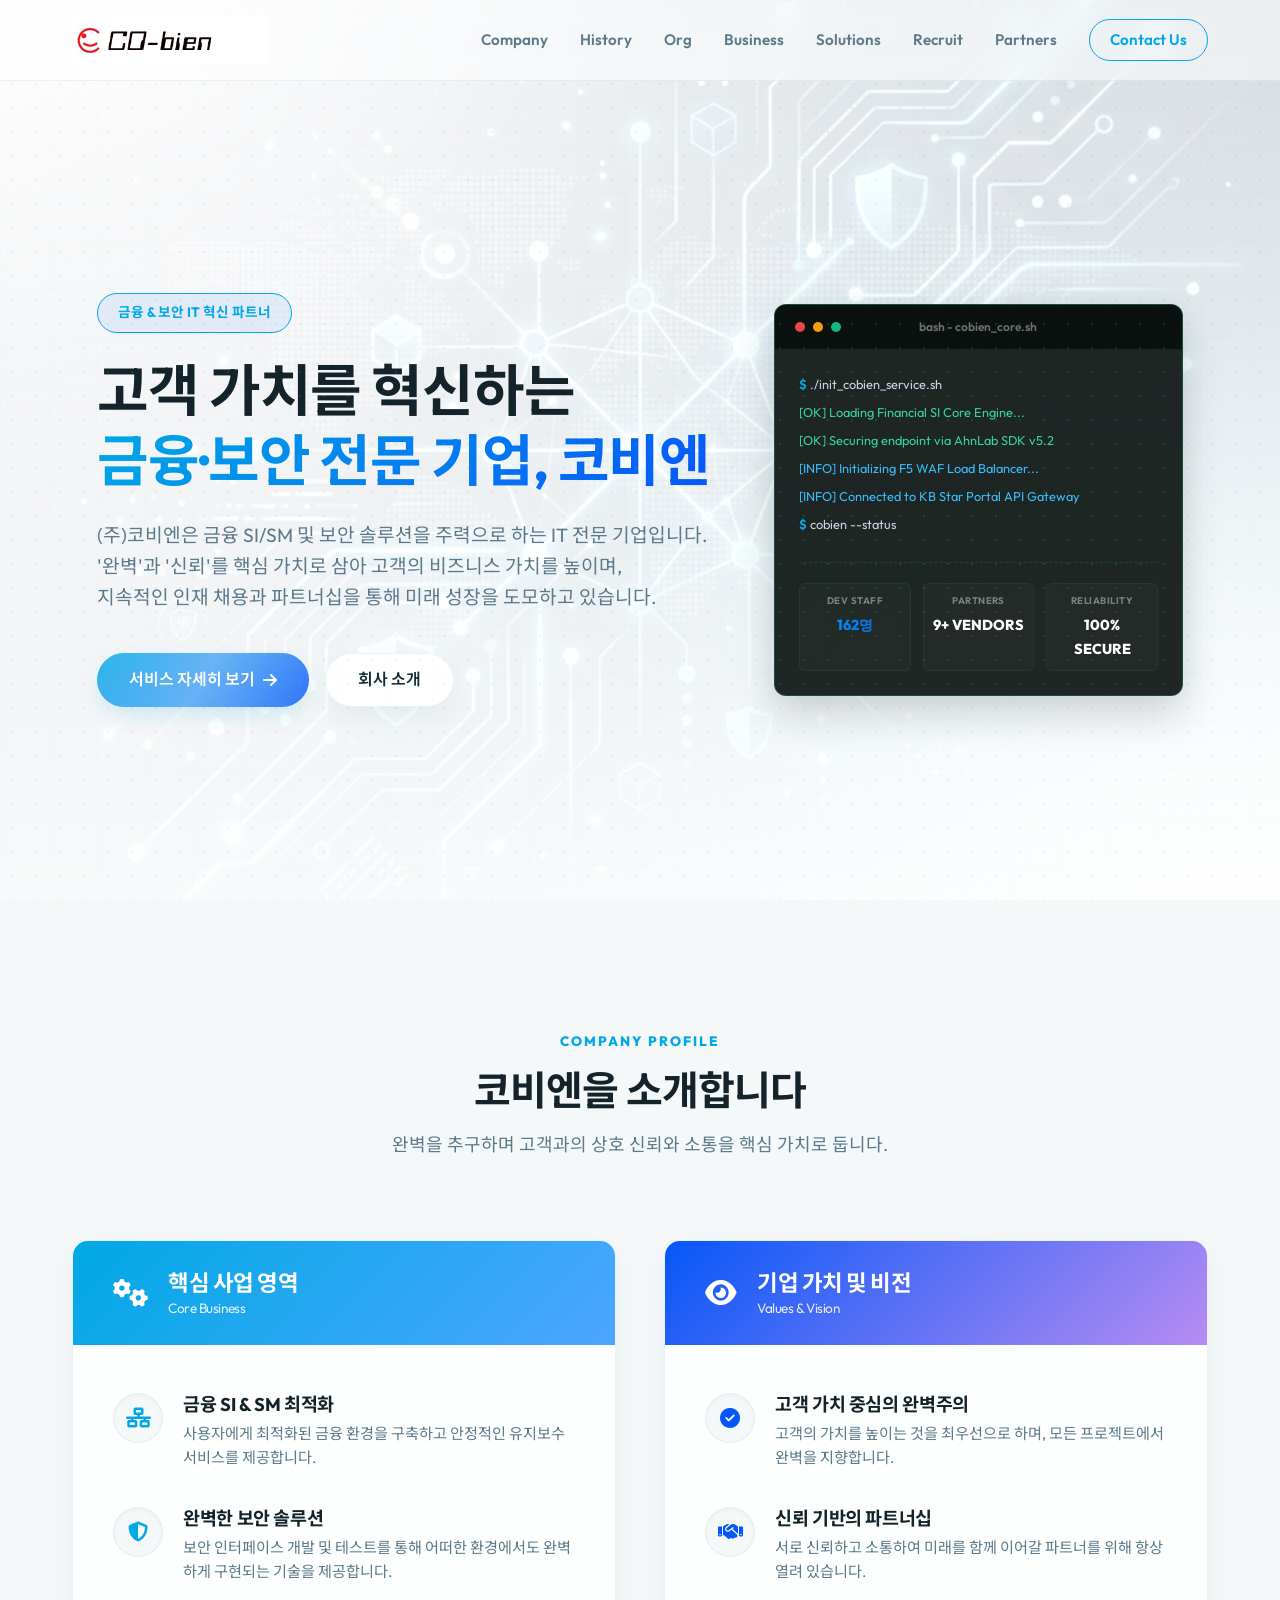
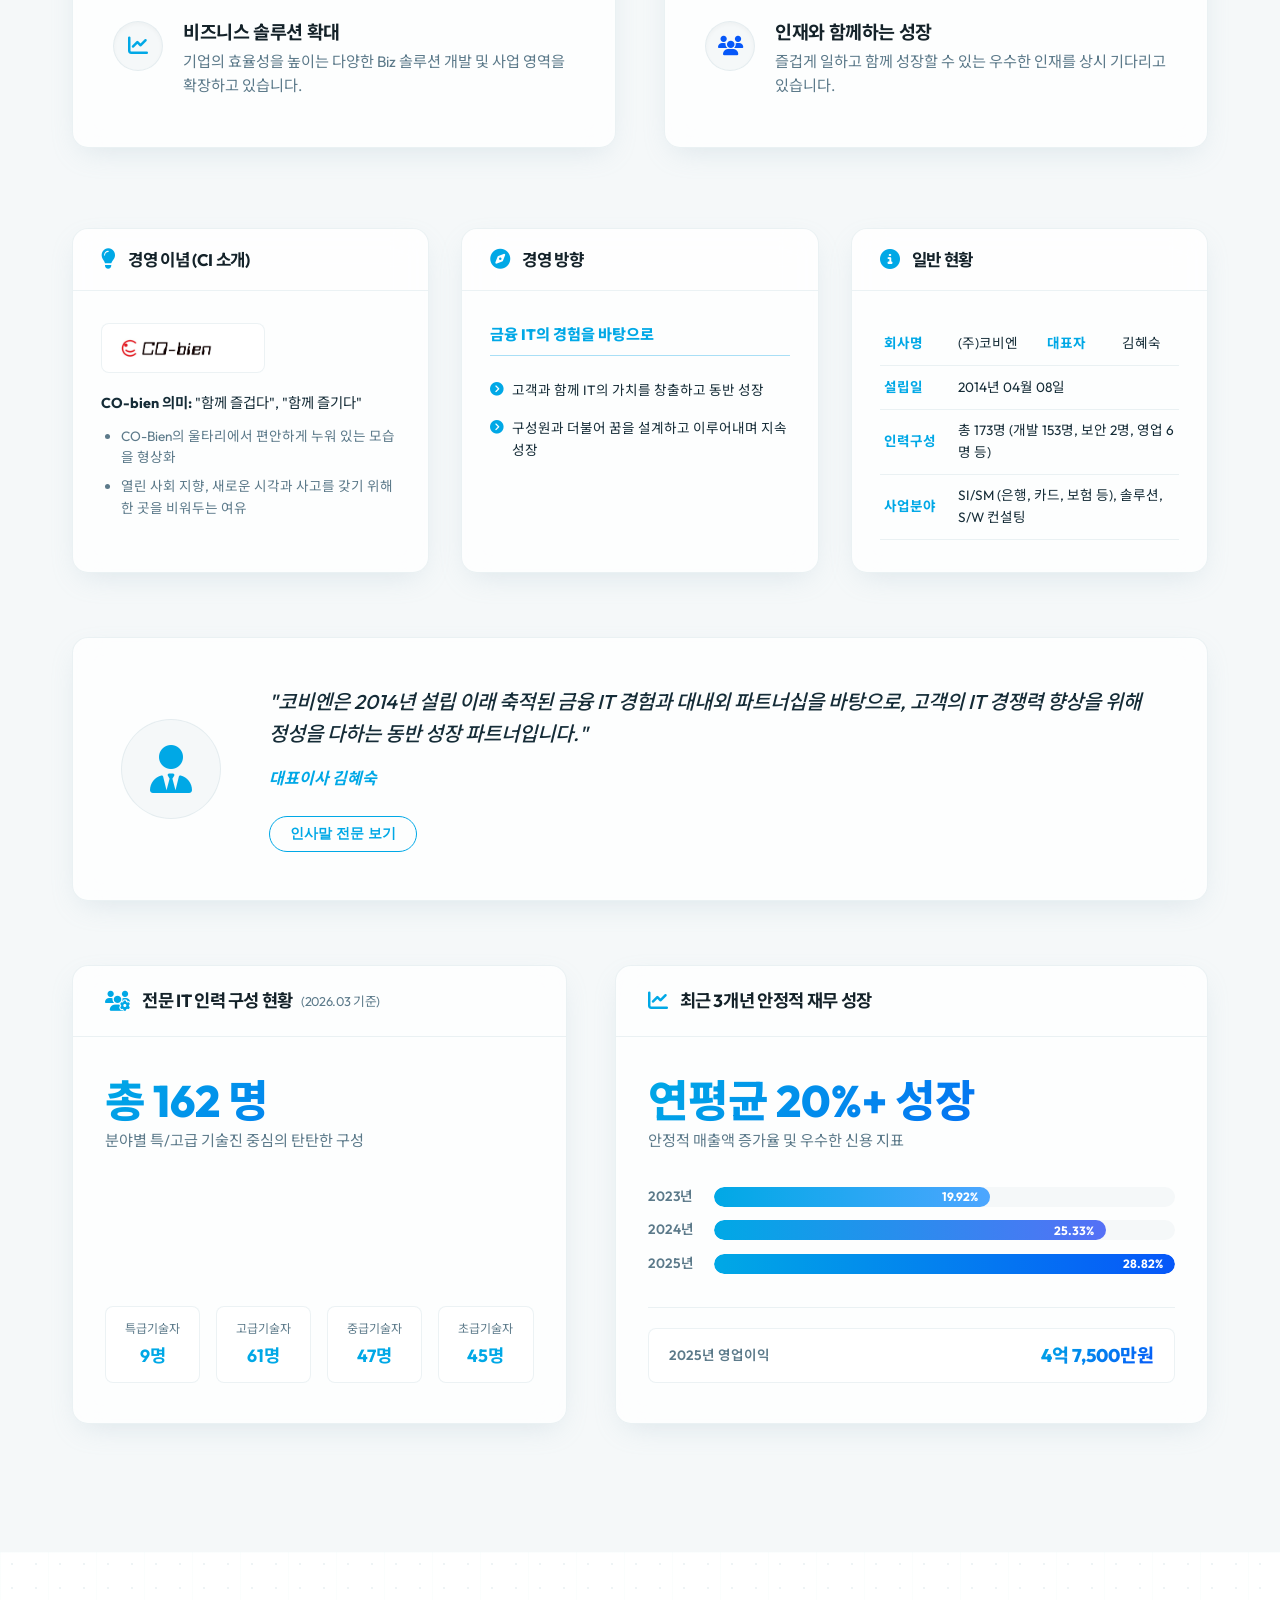
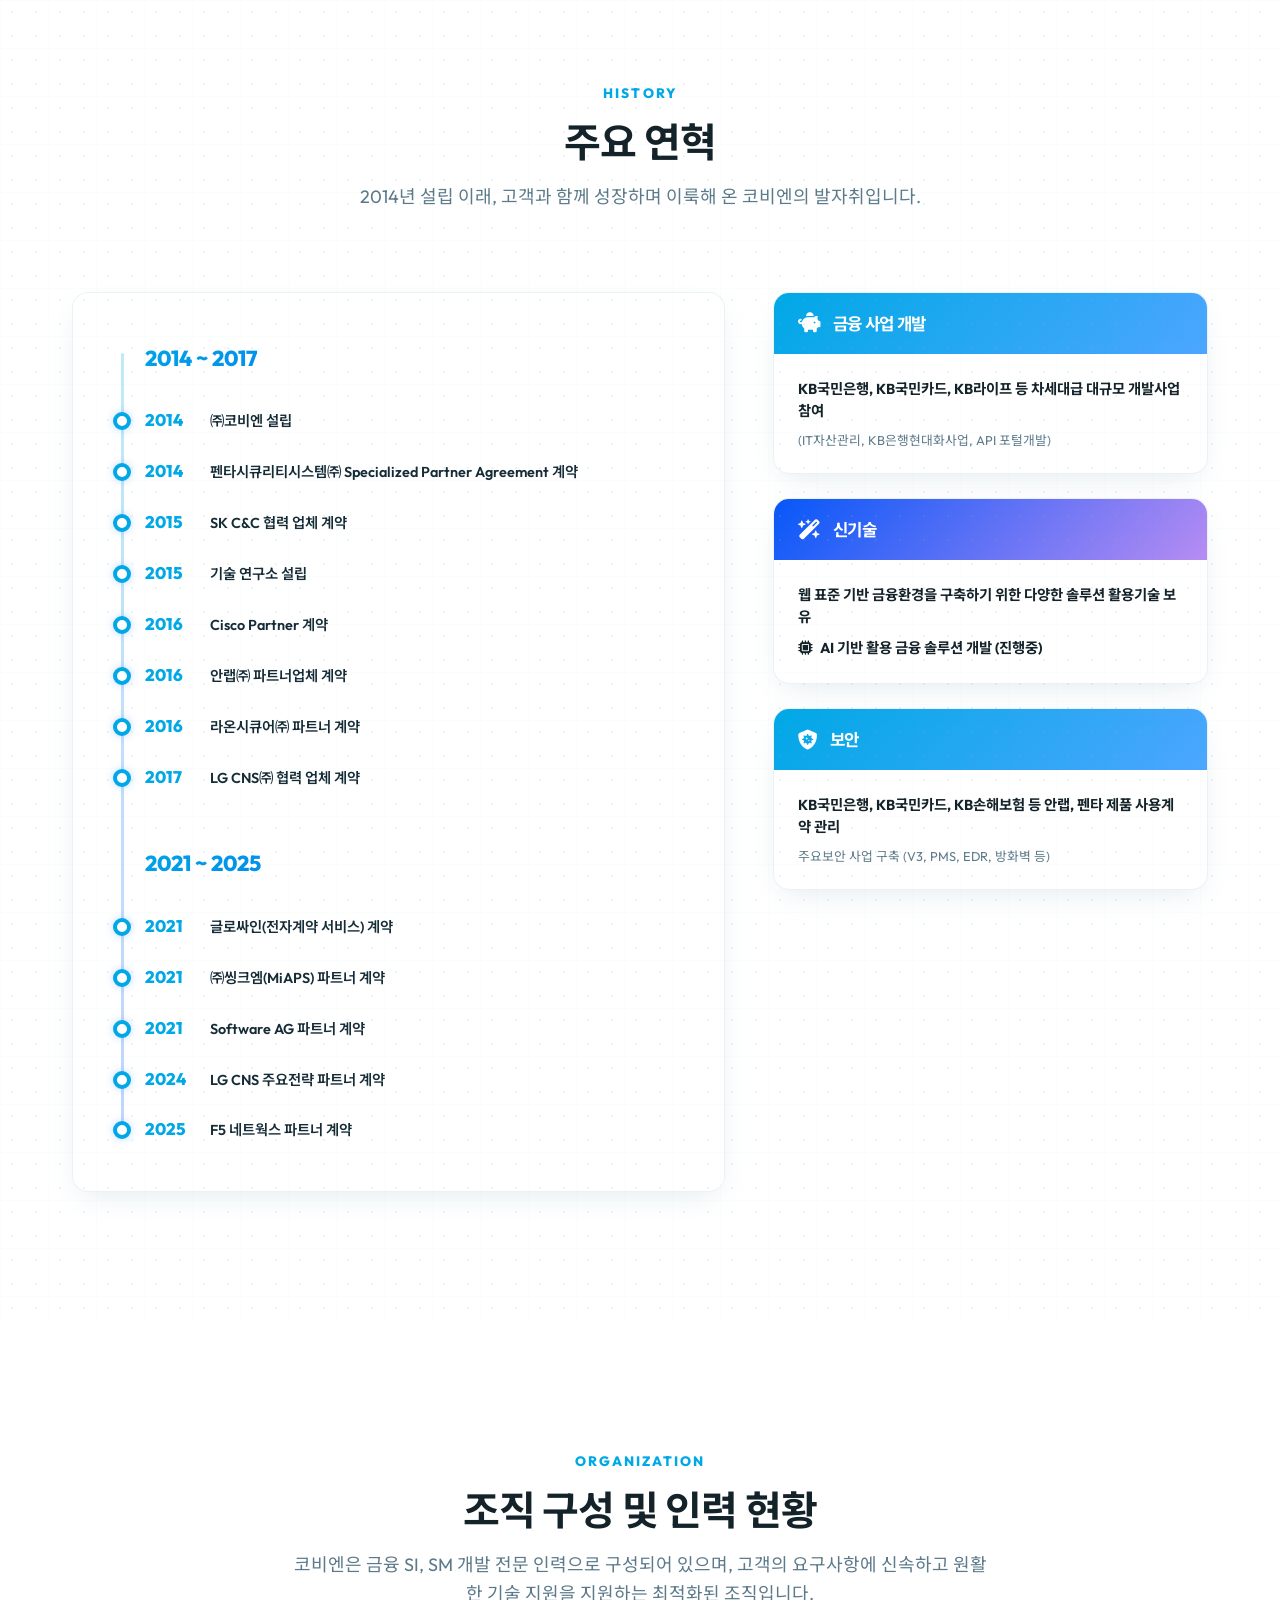
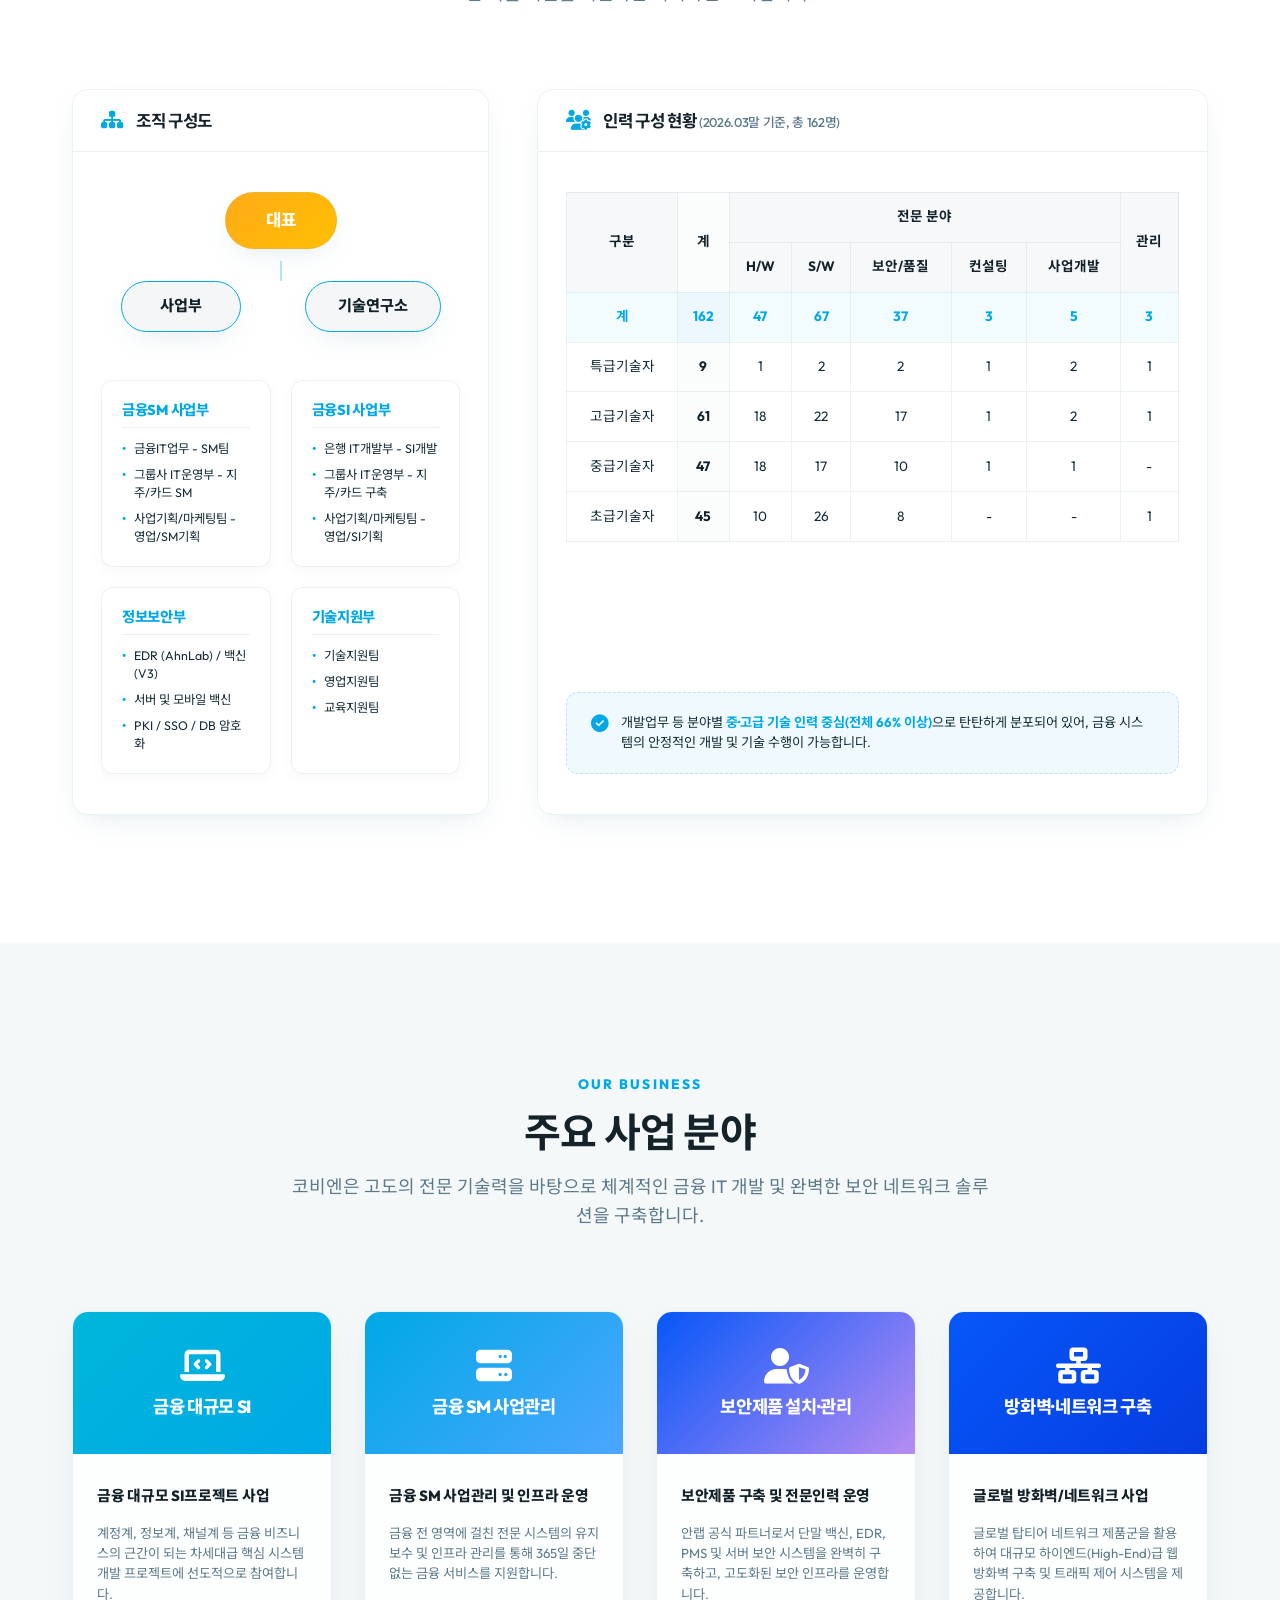
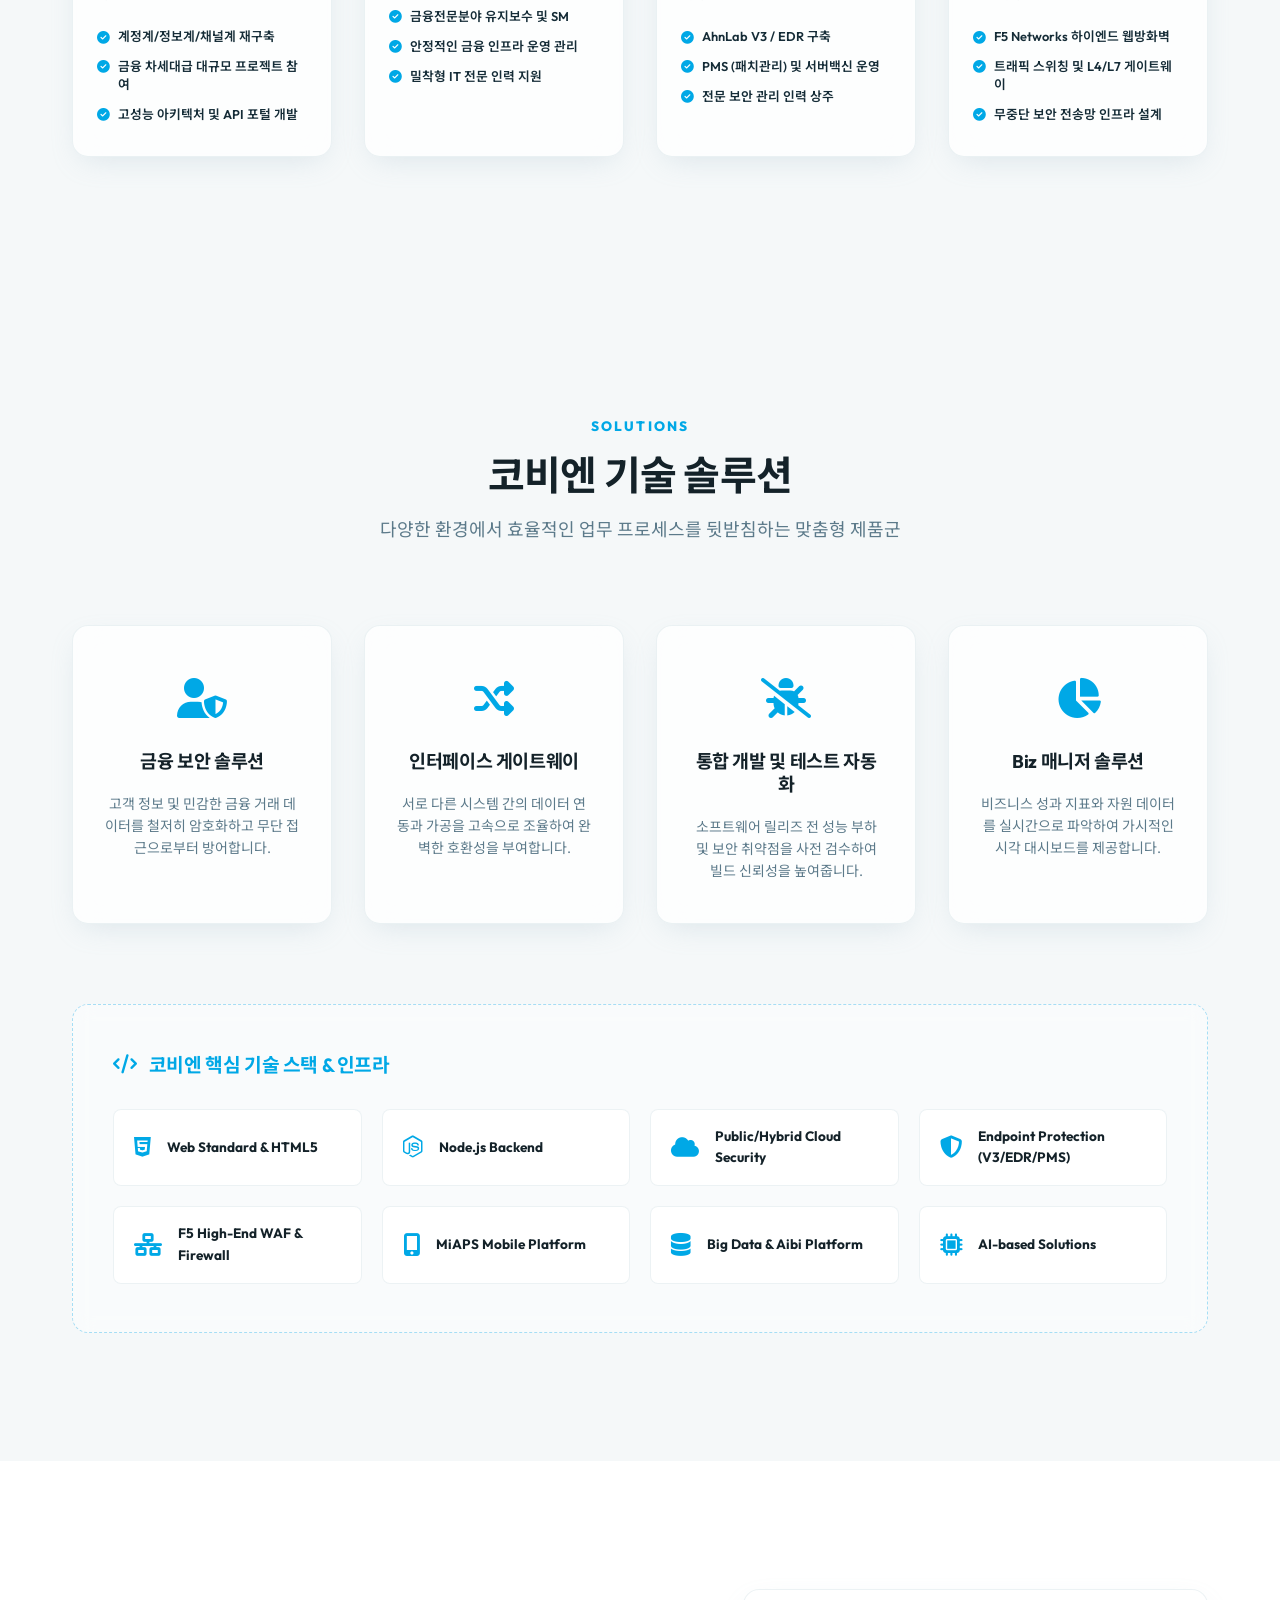
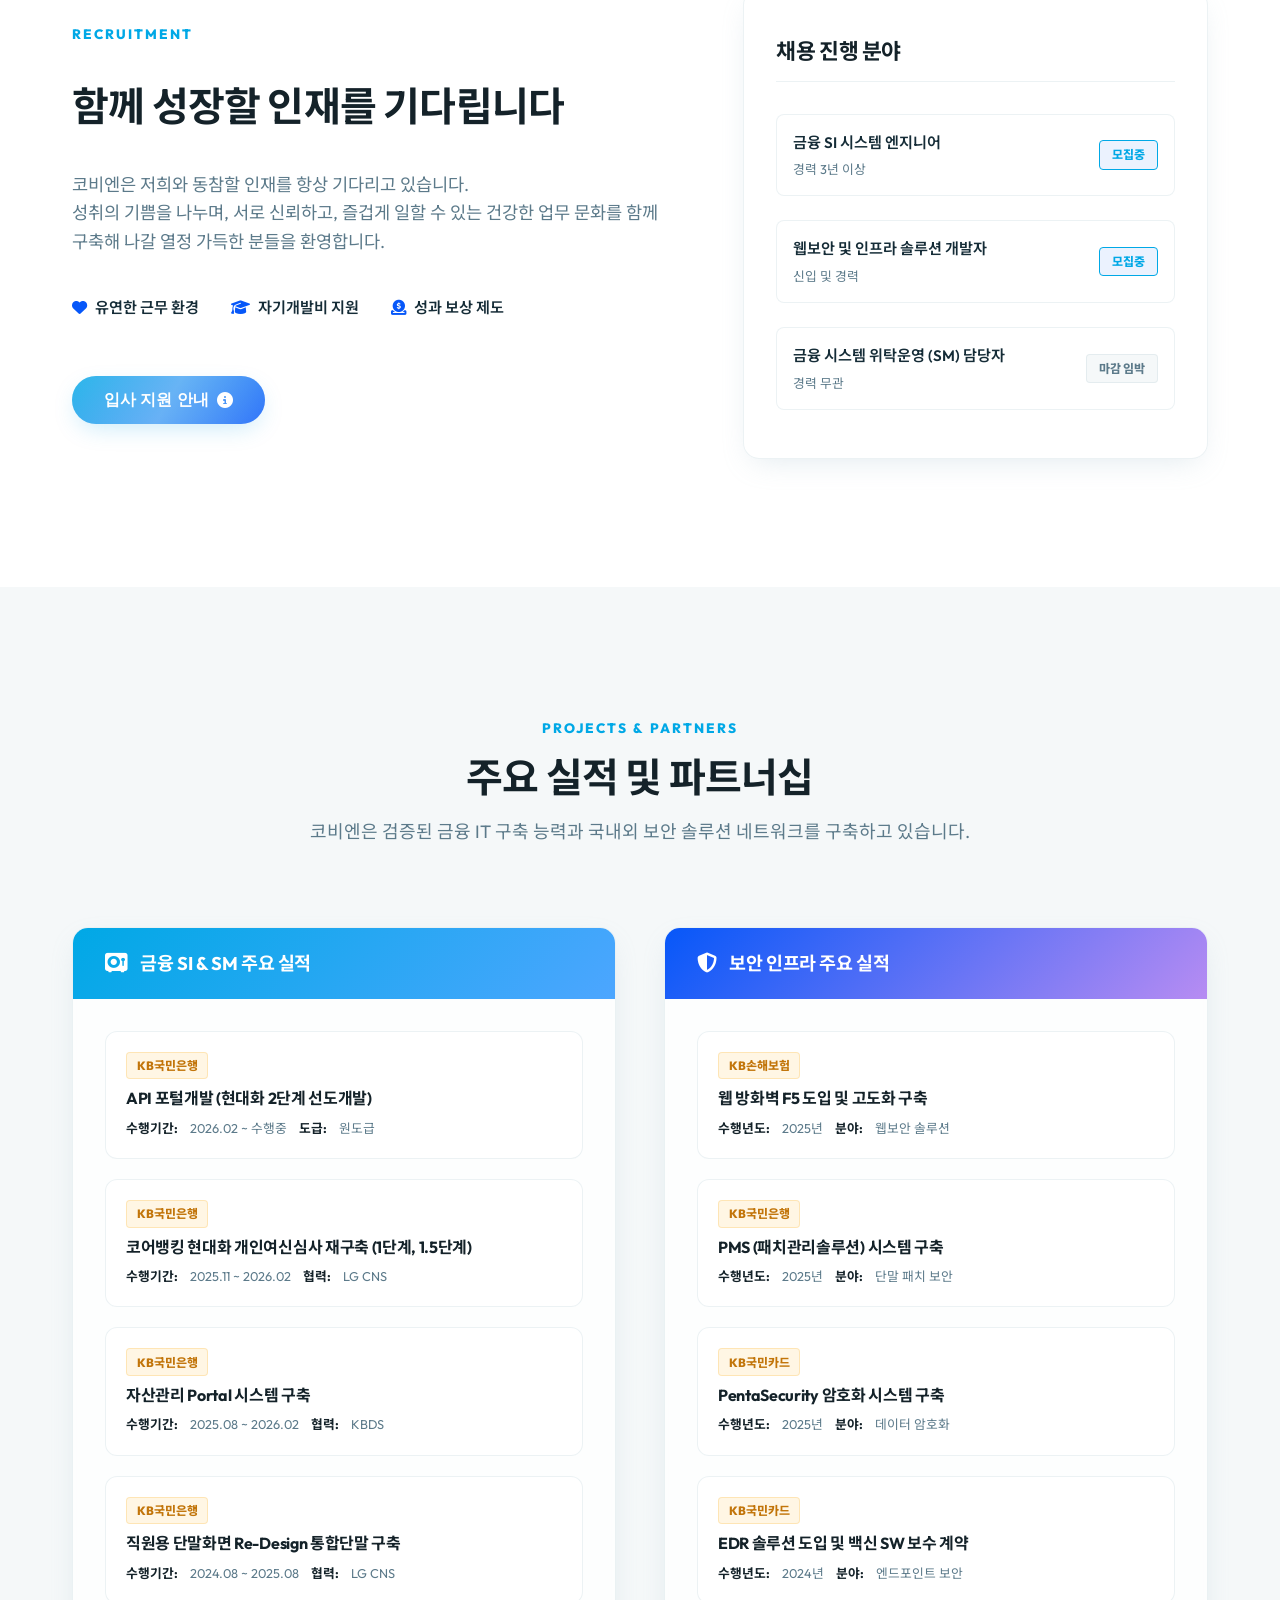
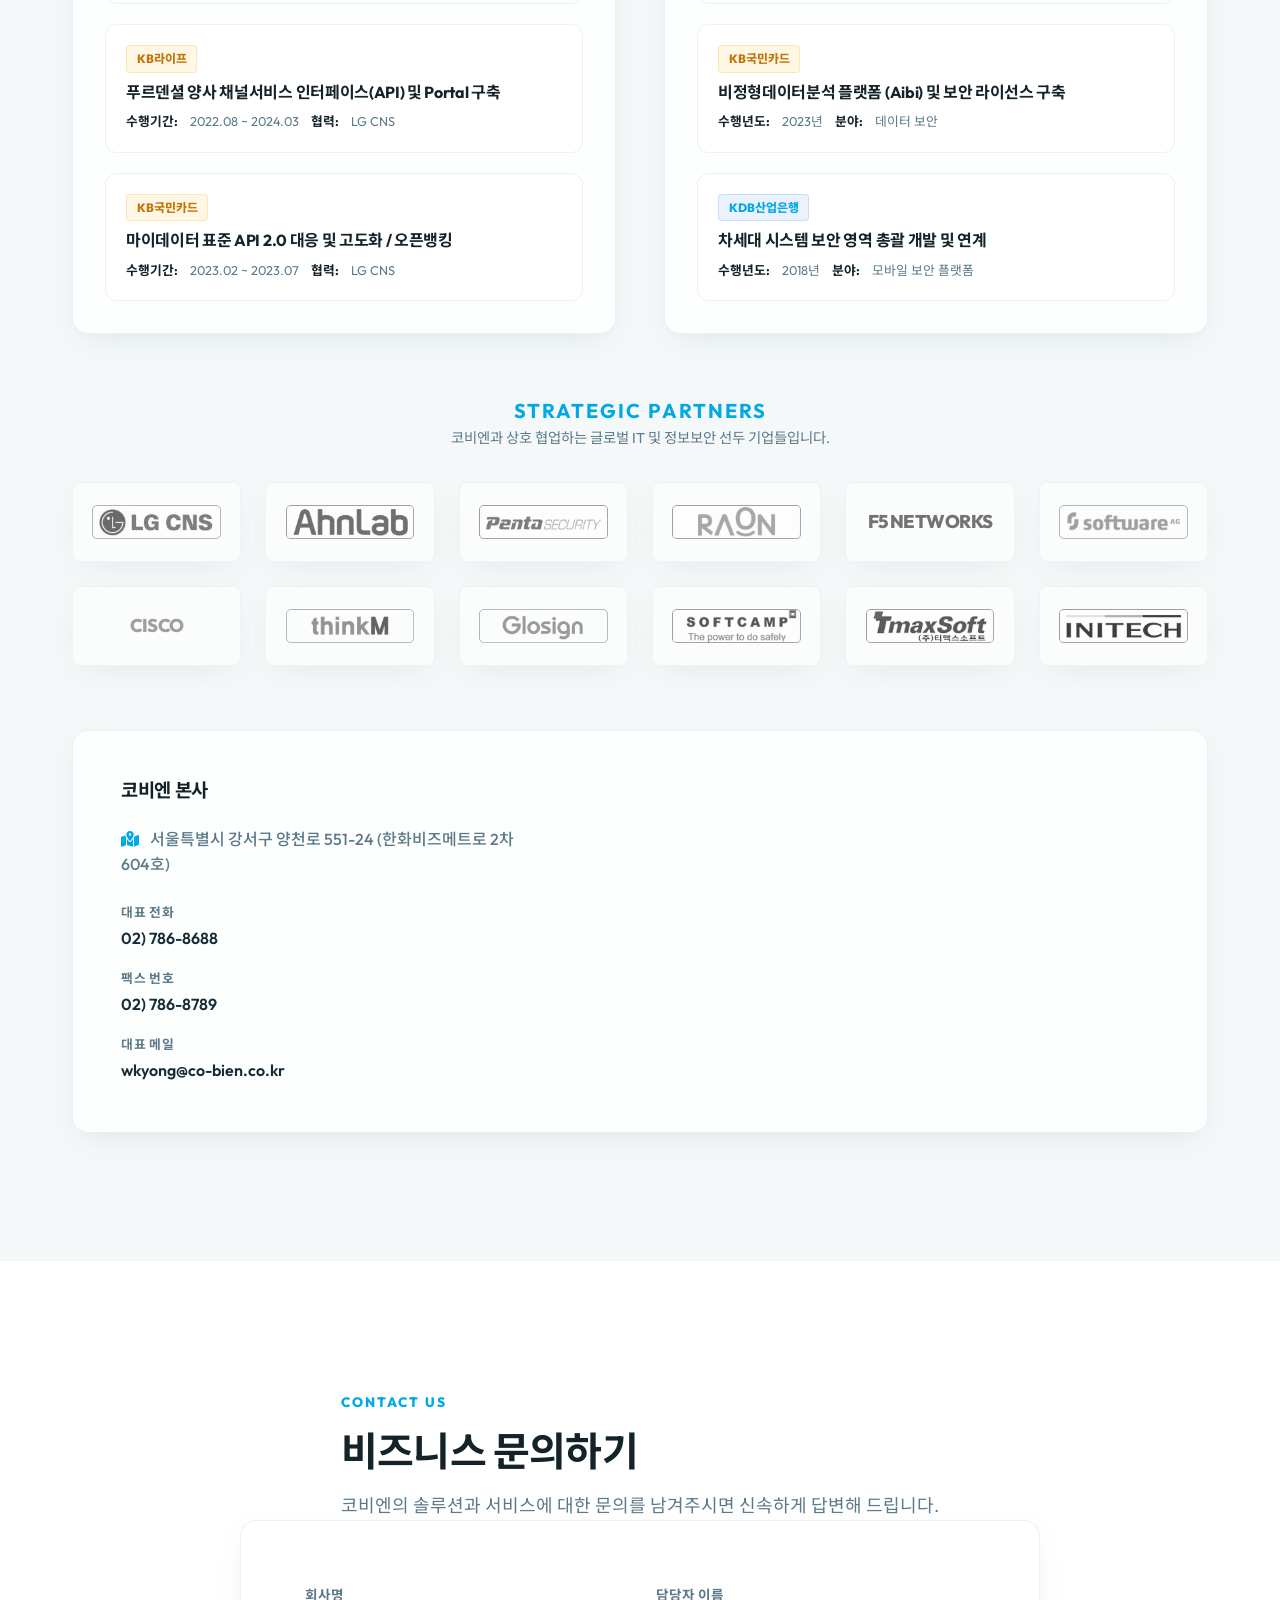
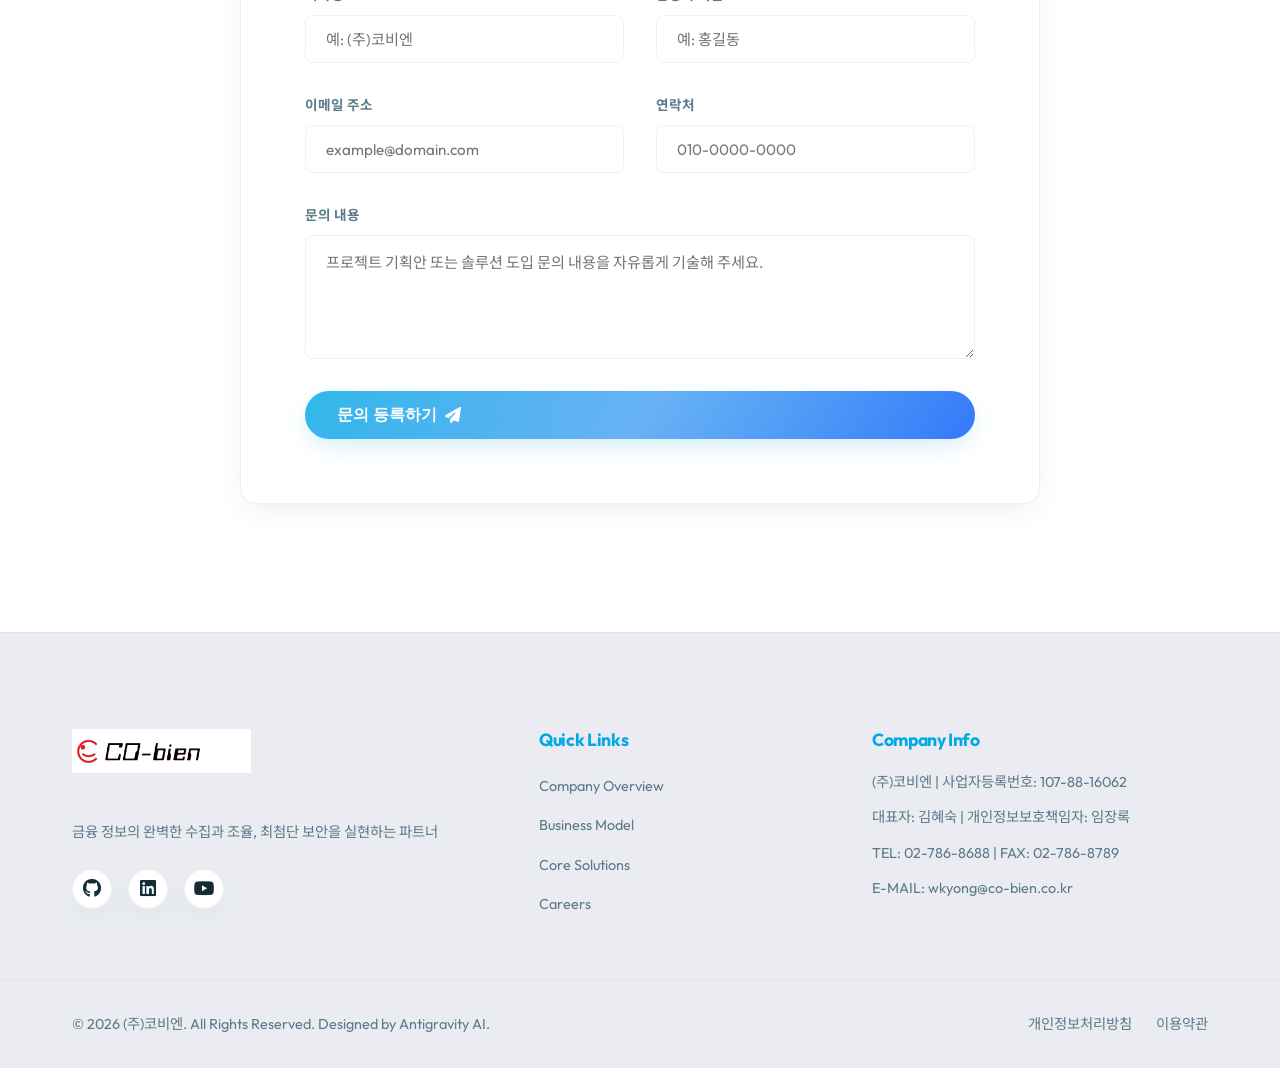
==== commit f911a2ca: "Add Organization Chart and Manpower Table sections based on PPT slide 3" ====
--- a/index.html
+++ b/index.html
@@ -34,6 +34,7 @@
       <nav class="nav-links">
         <a href="#about" class="nav-item">Company</a>
         <a href="#history" class="nav-item">History</a>
+        <a href="#organization" class="nav-item">Org</a>
         <a href="#business" class="nav-item">Business</a>
         <a href="#solutions" class="nav-item">Solutions</a>
         <a href="#recruit" class="nav-item">Recruit</a>
@@ -50,6 +51,7 @@
   <div class="mobile-nav" id="mobile-nav">
     <a href="#about" class="mobile-nav-item">Company</a>
     <a href="#history" class="mobile-nav-item">History</a>
+    <a href="#organization" class="mobile-nav-item">Org</a>
     <a href="#business" class="mobile-nav-item">Business</a>
     <a href="#solutions" class="mobile-nav-item">Solutions</a>
     <a href="#recruit" class="mobile-nav-item">Recruit</a>
@@ -522,6 +524,173 @@
     </div>
   </section>
 
+  <!-- 조직 구성 및 인력 현황 섹션 -->
+  <section id="organization" class="section alt-bg">
+    <div class="container">
+      <div class="section-header">
+        <span class="section-tag">ORGANIZATION</span>
+        <h2 class="section-title">조직 구성 및 인력 현황</h2>
+        <p class="section-subtitle">코비엔은 금융 SI, SM 개발 전문 인력으로 구성되어 있으며, 고객의 요구사항에 신속하고 원활한 기술 지원을 지원하는 최적화된 조직입니다.</p>
+      </div>
+
+      <div class="org-layout">
+        <!-- 1. 조직도 (CSS Tree Layout) -->
+        <div class="org-chart-box glass-card">
+          <div class="org-box-header">
+            <i class="fa-solid fa-sitemap"></i>
+            <h4>조직 구성도</h4>
+          </div>
+          <div class="org-tree">
+            <!-- 대표 (Top Node) -->
+            <div class="org-node node-ceo">
+              <span class="node-badge">대표</span>
+            </div>
+
+            <!-- 중간 라인 (기술연구소 & 사업부) -->
+            <div class="org-middle-row">
+              <div class="org-node node-hq">
+                <span class="node-badge">사업부</span>
+              </div>
+              <div class="org-node node-lab">
+                <span class="node-badge">기술연구소</span>
+              </div>
+            </div>
+
+            <!-- 하위 4대 부서 (Bottom Grid) -->
+            <div class="org-bottom-grid">
+              <!-- 금융SM 사업부 -->
+              <div class="org-dept-card">
+                <h5>금융SM 사업부</h5>
+                <ul>
+                  <li>금융IT업무 - SM팀</li>
+                  <li>그룹사 IT운영부 - 지주/카드 SM</li>
+                  <li>사업기획/마케팅팀 - 영업/SM기획</li>
+                </ul>
+              </div>
+
+              <!-- 금융SI 사업부 -->
+              <div class="org-dept-card">
+                <h5>금융SI 사업부</h5>
+                <ul>
+                  <li>은행 IT개발부 - SI개발</li>
+                  <li>그룹사 IT운영부 - 지주/카드 구축</li>
+                  <li>사업기획/마케팅팀 - 영업/SI기획</li>
+                </ul>
+              </div>
+
+              <!-- 정보보안부 -->
+              <div class="org-dept-card">
+                <h5>정보보안부</h5>
+                <ul>
+                  <li>EDR (AhnLab) / 백신(V3)</li>
+                  <li>서버 및 모바일 백신</li>
+                  <li>PKI / SSO / DB 암호화</li>
+                </ul>
+              </div>
+
+              <!-- 기술지원부 -->
+              <div class="org-dept-card">
+                <h5>기술지원부</h5>
+                <ul>
+                  <li>기술지원팀</li>
+                  <li>영업지원팀</li>
+                  <li>교육지원팀</li>
+                </ul>
+              </div>
+            </div>
+
+          </div>
+        </div>
+
+        <!-- 2. 인력 구성 (Table & Highlights) -->
+        <div class="org-manpower-box glass-card">
+          <div class="org-box-header">
+            <i class="fa-solid fa-users-gear"></i>
+            <h4>인력 구성 현황 <span class="as-of">(2026.03말 기준, 총 162명)</span></h4>
+          </div>
+          
+          <div class="manpower-table-wrapper">
+            <table class="manpower-table">
+              <thead>
+                <tr>
+                  <th rowspan="2">구분</th>
+                  <th rowspan="2" class="col-highlight">계</th>
+                  <th colspan="5">전문 분야</th>
+                  <th rowspan="2">관리</th>
+                </tr>
+                <tr>
+                  <th>H/W</th>
+                  <th>S/W</th>
+                  <th>보안/품질</th>
+                  <th>컨설팅</th>
+                  <th>사업개발</th>
+                </tr>
+              </thead>
+              <tbody>
+                <tr class="row-total">
+                  <td>계</td>
+                  <td class="col-highlight">162</td>
+                  <td>47</td>
+                  <td>67</td>
+                  <td>37</td>
+                  <td>3</td>
+                  <td>5</td>
+                  <td>3</td>
+                </tr>
+                <tr>
+                  <td>특급기술자</td>
+                  <td class="col-highlight">9</td>
+                  <td>1</td>
+                  <td>2</td>
+                  <td>2</td>
+                  <td>1</td>
+                  <td>2</td>
+                  <td>1</td>
+                </tr>
+                <tr>
+                  <td>고급기술자</td>
+                  <td class="col-highlight">61</td>
+                  <td>18</td>
+                  <td>22</td>
+                  <td>17</td>
+                  <td>1</td>
+                  <td>2</td>
+                  <td>1</td>
+                </tr>
+                <tr>
+                  <td>중급기술자</td>
+                  <td class="col-highlight">47</td>
+                  <td>18</td>
+                  <td>17</td>
+                  <td>10</td>
+                  <td>1</td>
+                  <td>1</td>
+                  <td>-</td>
+                </tr>
+                <tr>
+                  <td>초급기술자</td>
+                  <td class="col-highlight">45</td>
+                  <td>10</td>
+                  <td>26</td>
+                  <td>8</td>
+                  <td>-</td>
+                  <td>-</td>
+                  <td>1</td>
+                </tr>
+              </tbody>
+            </table>
+          </div>
+
+          <div class="manpower-footer">
+            <i class="fa-solid fa-circle-check text-cyan"></i>
+            <p>개발업무 등 분야별 <strong>중·고급 기술 인력 중심(전체 66% 이상)</strong>으로 탄탄하게 분포되어 있어, 금융 시스템의 안정적인 개발 및 기술 수행이 가능합니다.</p>
+          </div>
+        </div>
+
+      </div>
+    </div>
+  </section>
+
   <!-- 사업 영역 섹션 -->
   <section id="business" class="section">
     <div class="container">
--- a/index.css
+++ b/index.css
@@ -2217,3 +2217,258 @@
     gap: 1.5rem;
   }
 }
+
+
+/* ==========================================================================
+   ORGANIZATION & MANPOWER SECTION STYLES
+   ========================================================================== */
+.org-layout {
+  display: grid;
+  grid-template-columns: 1.15fr 1.85fr;
+  gap: 3rem;
+  margin-top: 3rem;
+  align-items: stretch;
+}
+
+.org-chart-box, .org-manpower-box {
+  display: flex;
+  flex-direction: column;
+  padding: 0;
+}
+
+.org-box-header {
+  padding: 1.25rem 1.75rem;
+  border-bottom: 1px solid var(--border-glass);
+  display: flex;
+  align-items: center;
+  gap: 0.75rem;
+  background: rgba(255, 255, 255, 0.4);
+}
+
+.org-box-header i {
+  font-size: 1.25rem;
+  color: var(--primary);
+}
+
+.org-box-header h4 {
+  font-size: 1.05rem;
+  font-weight: 700;
+  color: var(--text-dark);
+  margin: 0;
+}
+
+.org-box-header h4 .as-of {
+  font-size: 0.8rem;
+  font-weight: 500;
+  color: var(--text-muted);
+}
+
+.org-tree {
+  padding: 2.5rem 1.75rem;
+  display: flex;
+  flex-direction: column;
+  align-items: center;
+  gap: 2rem;
+  position: relative;
+  flex-grow: 1;
+}
+
+.org-node {
+  position: relative;
+  display: inline-flex;
+  justify-content: center;
+}
+
+.org-node .node-badge {
+  padding: 0.75rem 2rem;
+  font-weight: 800;
+  font-size: 0.95rem;
+  border-radius: 50px;
+  box-shadow: var(--shadow-soft);
+  border: 1.5px solid var(--border-glass);
+  text-align: center;
+}
+
+.node-ceo .node-badge {
+  background: linear-gradient(135deg, hsl(38, 100%, 55%) 0%, hsl(45, 100%, 50%) 100%);
+  color: white;
+  font-size: 1.05rem;
+  padding: 0.9rem 2.5rem;
+}
+
+.org-middle-row {
+  display: flex;
+  gap: 4rem;
+  position: relative;
+  width: 100%;
+  justify-content: center;
+}
+
+.org-middle-row::before {
+  content: '';
+  position: absolute;
+  top: -1.25rem;
+  left: 50%;
+  transform: translateX(-50%);
+  width: 2px;
+  height: 1.25rem;
+  background: var(--primary);
+  opacity: 0.3;
+}
+
+.node-hq .node-badge, .node-lab .node-badge {
+  background: rgba(148, 163, 184, 0.1);
+  color: var(--text-dark);
+  border-color: var(--primary);
+  border-width: 1.5px;
+  min-width: 120px;
+}
+
+.org-bottom-grid {
+  display: grid;
+  grid-template-columns: repeat(2, 1fr);
+  gap: 1.25rem;
+  width: 100%;
+  margin-top: 1rem;
+}
+
+.org-dept-card {
+  background: white;
+  border: 1px solid var(--border-glass);
+  border-radius: 12px;
+  padding: 1.25rem;
+  box-shadow: 0 4px 12px rgba(100, 120, 150, 0.05);
+  transition: var(--transition-smooth);
+}
+
+.org-dept-card:hover {
+  border-color: var(--border-glass-hover);
+  transform: translateY(-4px);
+  box-shadow: var(--shadow-soft);
+}
+
+.org-dept-card h5 {
+  font-size: 0.9rem;
+  font-weight: 800;
+  color: var(--primary);
+  margin-bottom: 0.75rem;
+  padding-bottom: 0.5rem;
+  border-bottom: 1.5px solid var(--border-glass);
+  margin-top: 0;
+}
+
+.org-dept-card ul {
+  list-style: none;
+  padding: 0;
+  margin: 0;
+  display: flex;
+  flex-direction: column;
+  gap: 0.5rem;
+}
+
+.org-dept-card li {
+  font-size: 0.775rem;
+  color: var(--text-main);
+  line-height: 1.45;
+  position: relative;
+  padding-left: 0.75rem;
+}
+
+.org-dept-card li::before {
+  content: '•';
+  position: absolute;
+  left: 0;
+  color: var(--primary);
+  font-weight: bold;
+}
+
+/* Manpower Table */
+.manpower-table-wrapper {
+  padding: 2.5rem 1.75rem 1.5rem 1.75rem;
+  overflow-x: auto;
+  flex-grow: 1;
+}
+
+.manpower-table {
+  width: 100%;
+  border-collapse: collapse;
+  font-size: 0.85rem;
+  text-align: center;
+}
+
+.manpower-table th, .manpower-table td {
+  padding: 0.85rem 0.5rem;
+  border: 1px solid var(--border-glass);
+  vertical-align: middle;
+}
+
+.manpower-table th {
+  background: rgba(148, 163, 184, 0.08);
+  font-weight: 700;
+  color: var(--text-dark);
+}
+
+.manpower-table td {
+  color: var(--text-main);
+}
+
+.manpower-table tr.row-total td {
+  font-weight: 700;
+  background: rgba(14, 165, 233, 0.05);
+  color: var(--primary);
+}
+
+.manpower-table .col-highlight {
+  font-weight: 700;
+  background: rgba(148, 163, 184, 0.04);
+  color: var(--text-dark);
+}
+
+.manpower-table tr.row-total .col-highlight {
+  color: var(--primary);
+  background: rgba(14, 165, 233, 0.08);
+}
+
+.manpower-footer {
+  margin: 0 1.75rem 2.5rem 1.75rem;
+  padding: 1.25rem 1.5rem;
+  background: rgba(14, 165, 233, 0.06);
+  border-radius: 12px;
+  border: 1.5px dashed rgba(14, 165, 233, 0.25);
+  display: flex;
+  gap: 0.75rem;
+  align-items: flex-start;
+}
+
+.manpower-footer i {
+  color: var(--primary);
+  font-size: 1.1rem;
+  margin-top: 0.15rem;
+}
+
+.manpower-footer p {
+  font-size: 0.825rem;
+  line-height: 1.5;
+  color: var(--text-main);
+  margin: 0;
+}
+
+.manpower-footer p strong {
+  color: var(--primary);
+}
+
+@media (max-width: 1200px) {
+  .org-layout {
+    grid-template-columns: 1fr;
+    gap: 2rem;
+  }
+}
+
+@media (max-width: 576px) {
+  .org-bottom-grid {
+    grid-template-columns: 1fr;
+  }
+  .org-middle-row {
+    gap: 2rem;
+  }
+}
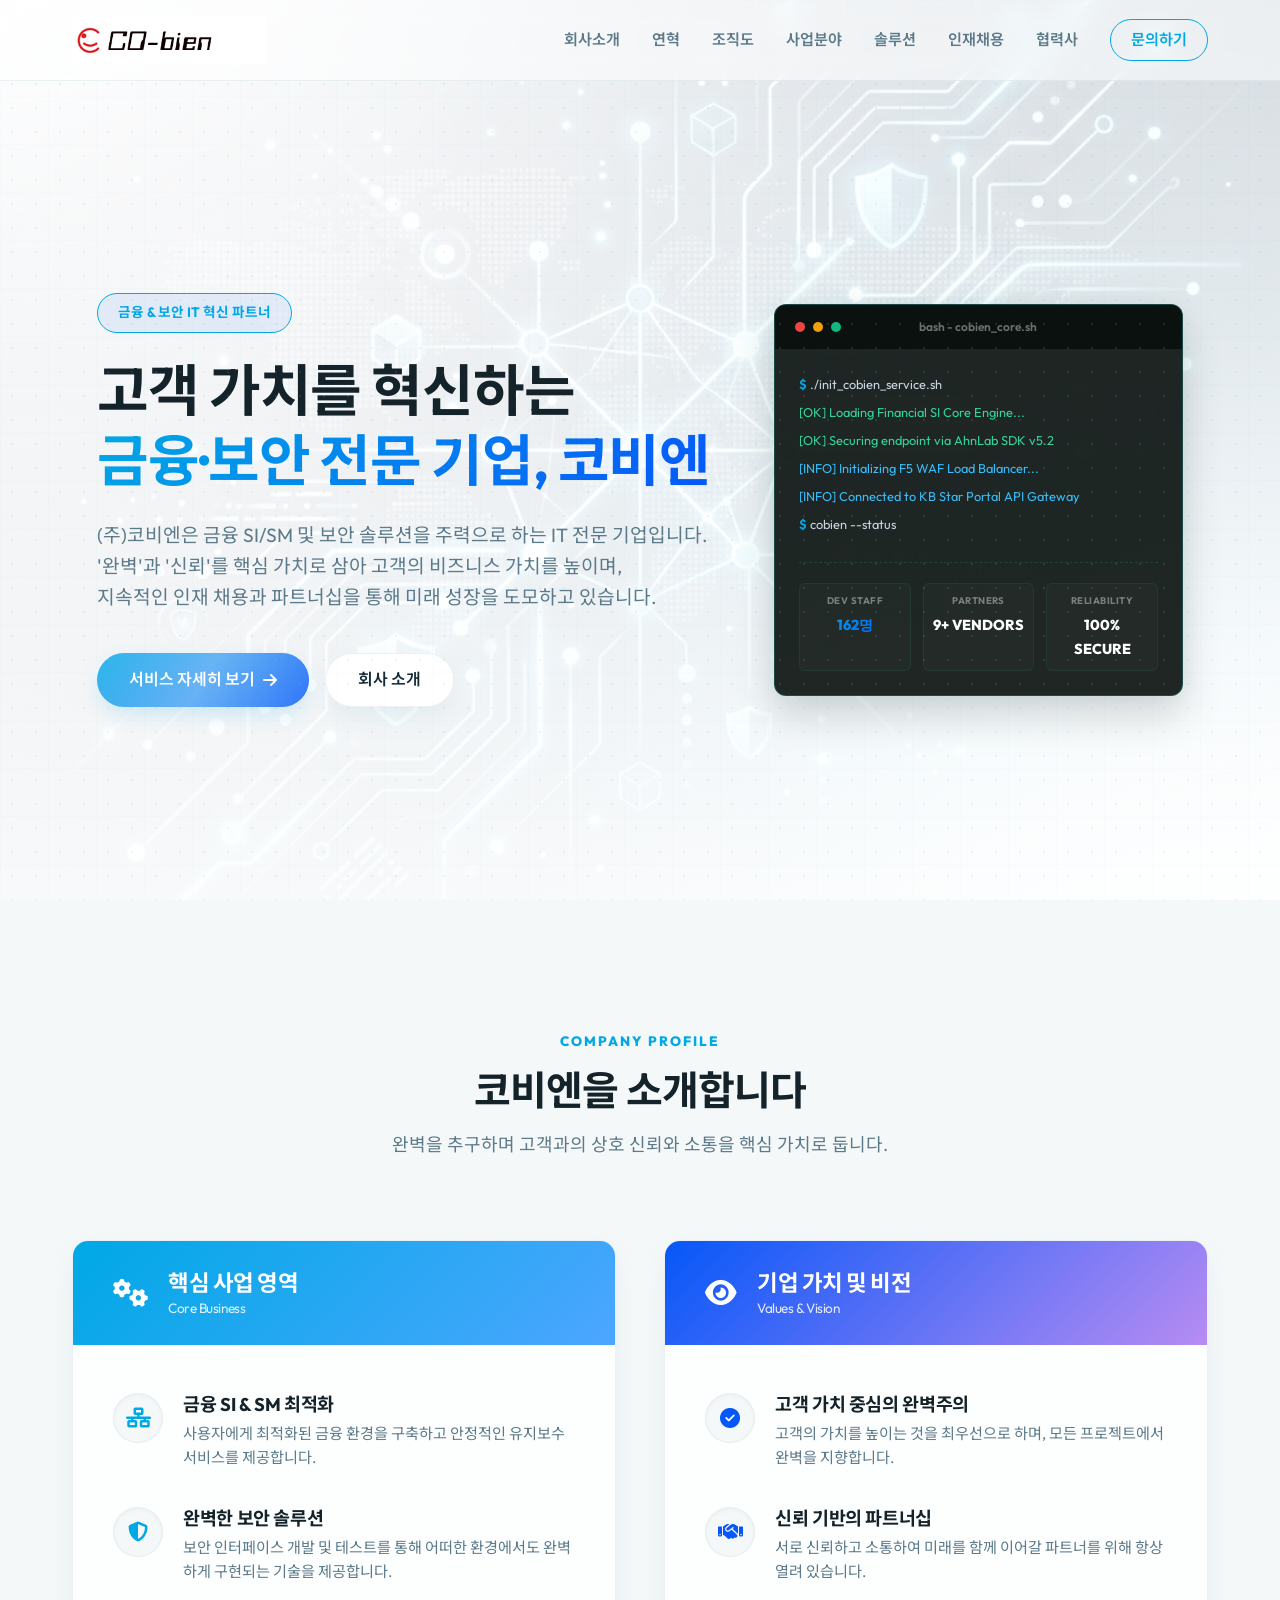
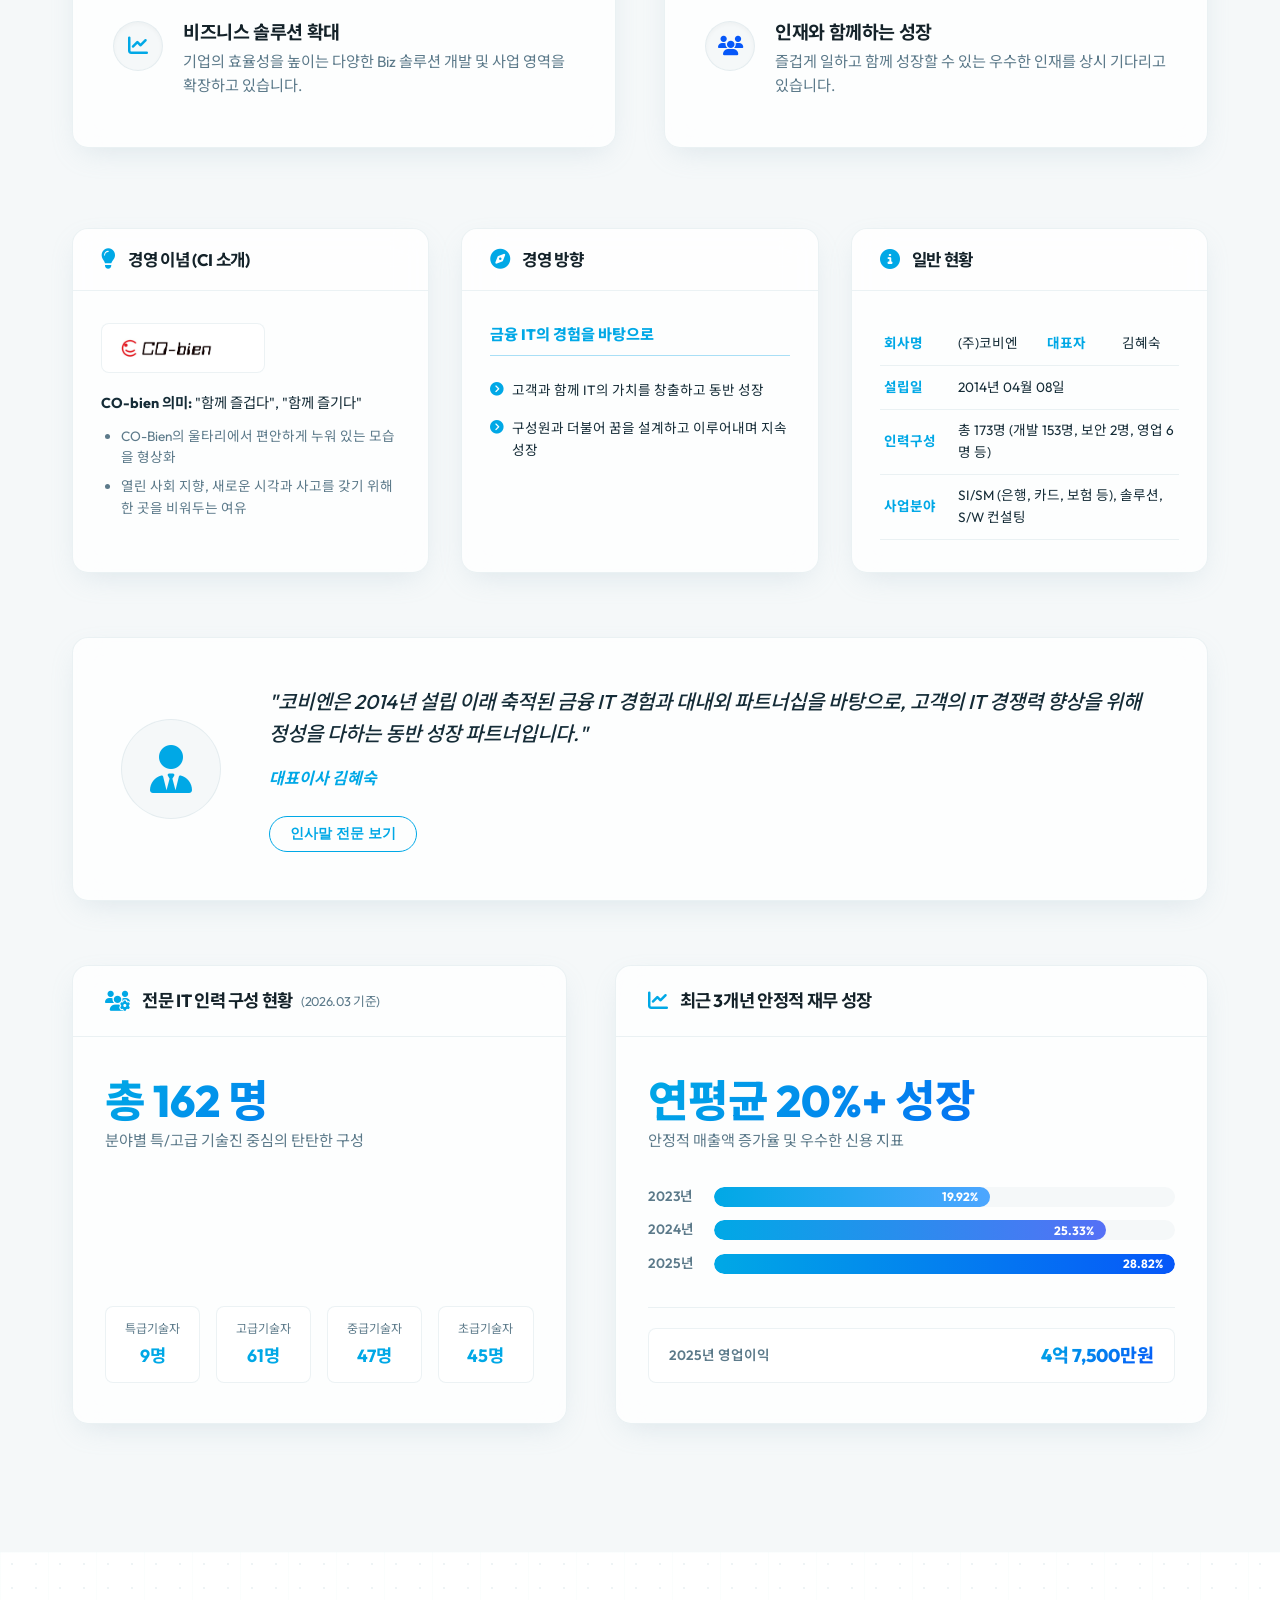
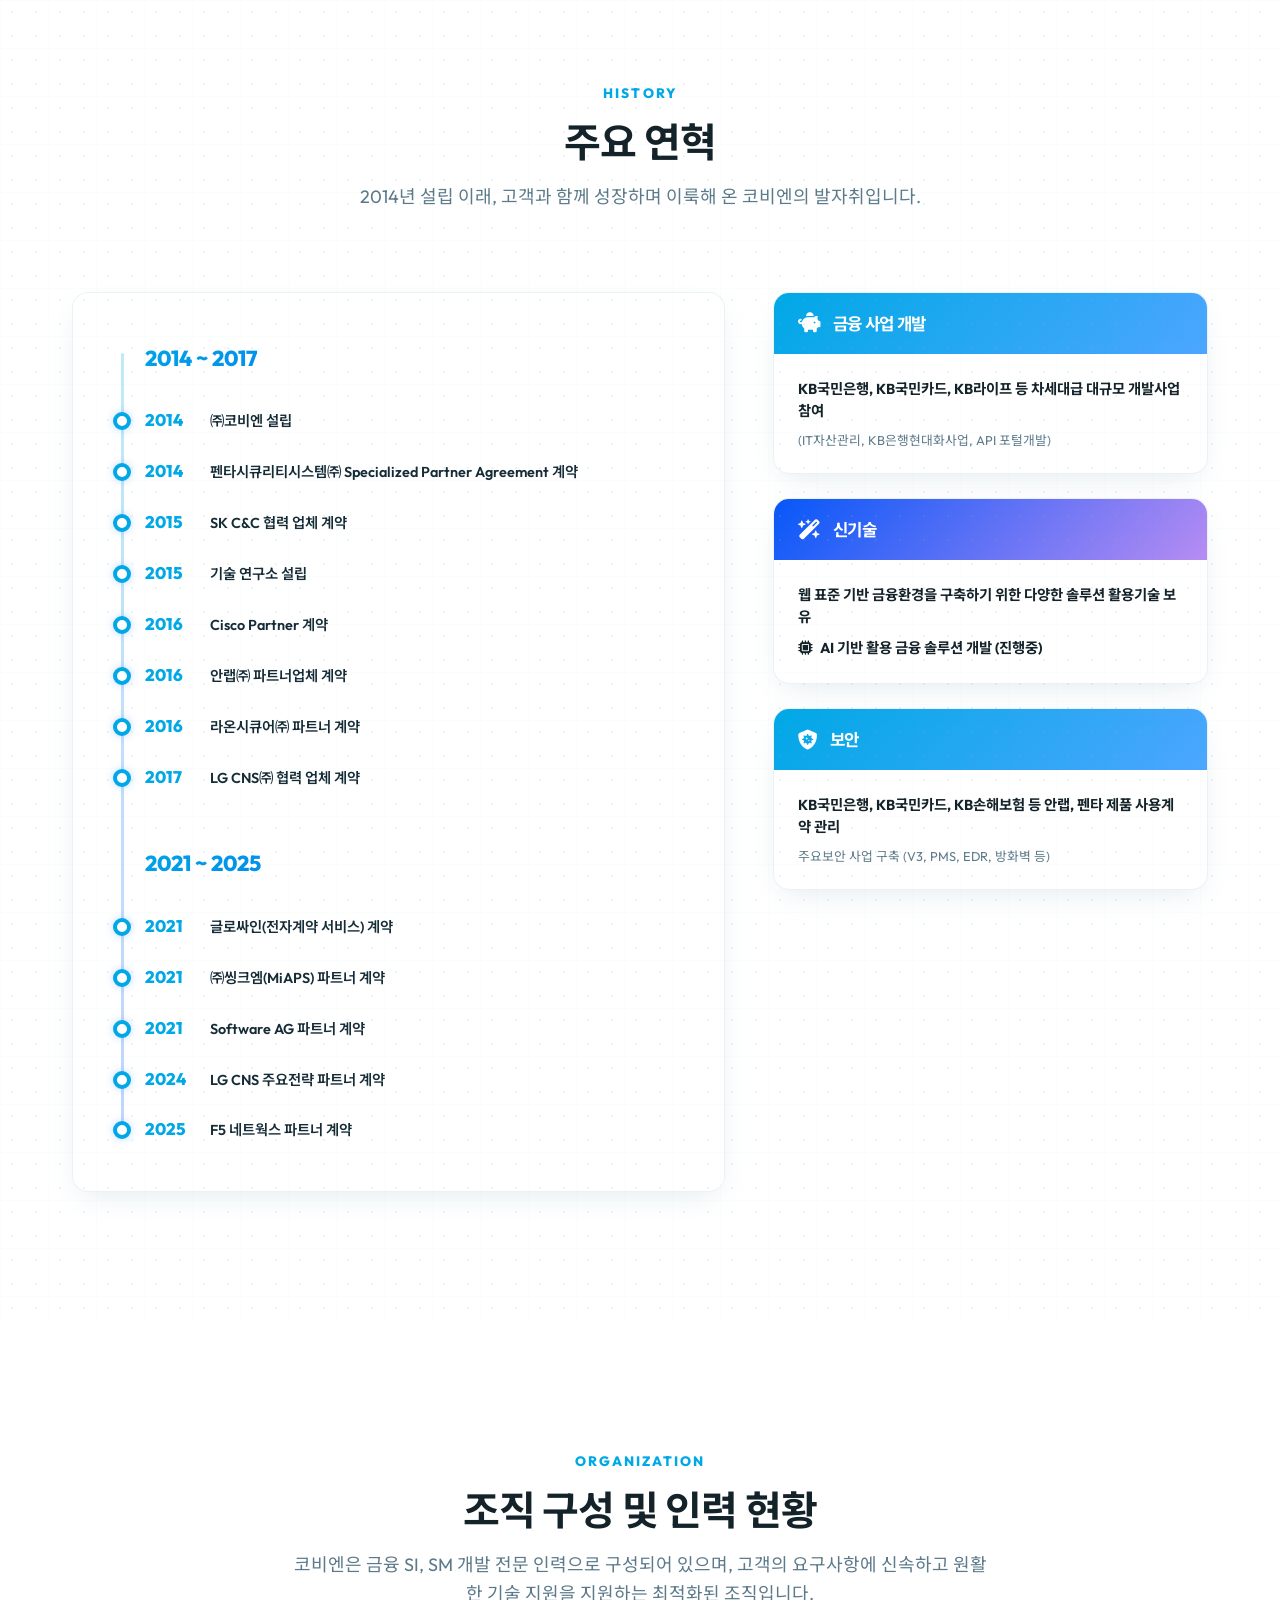
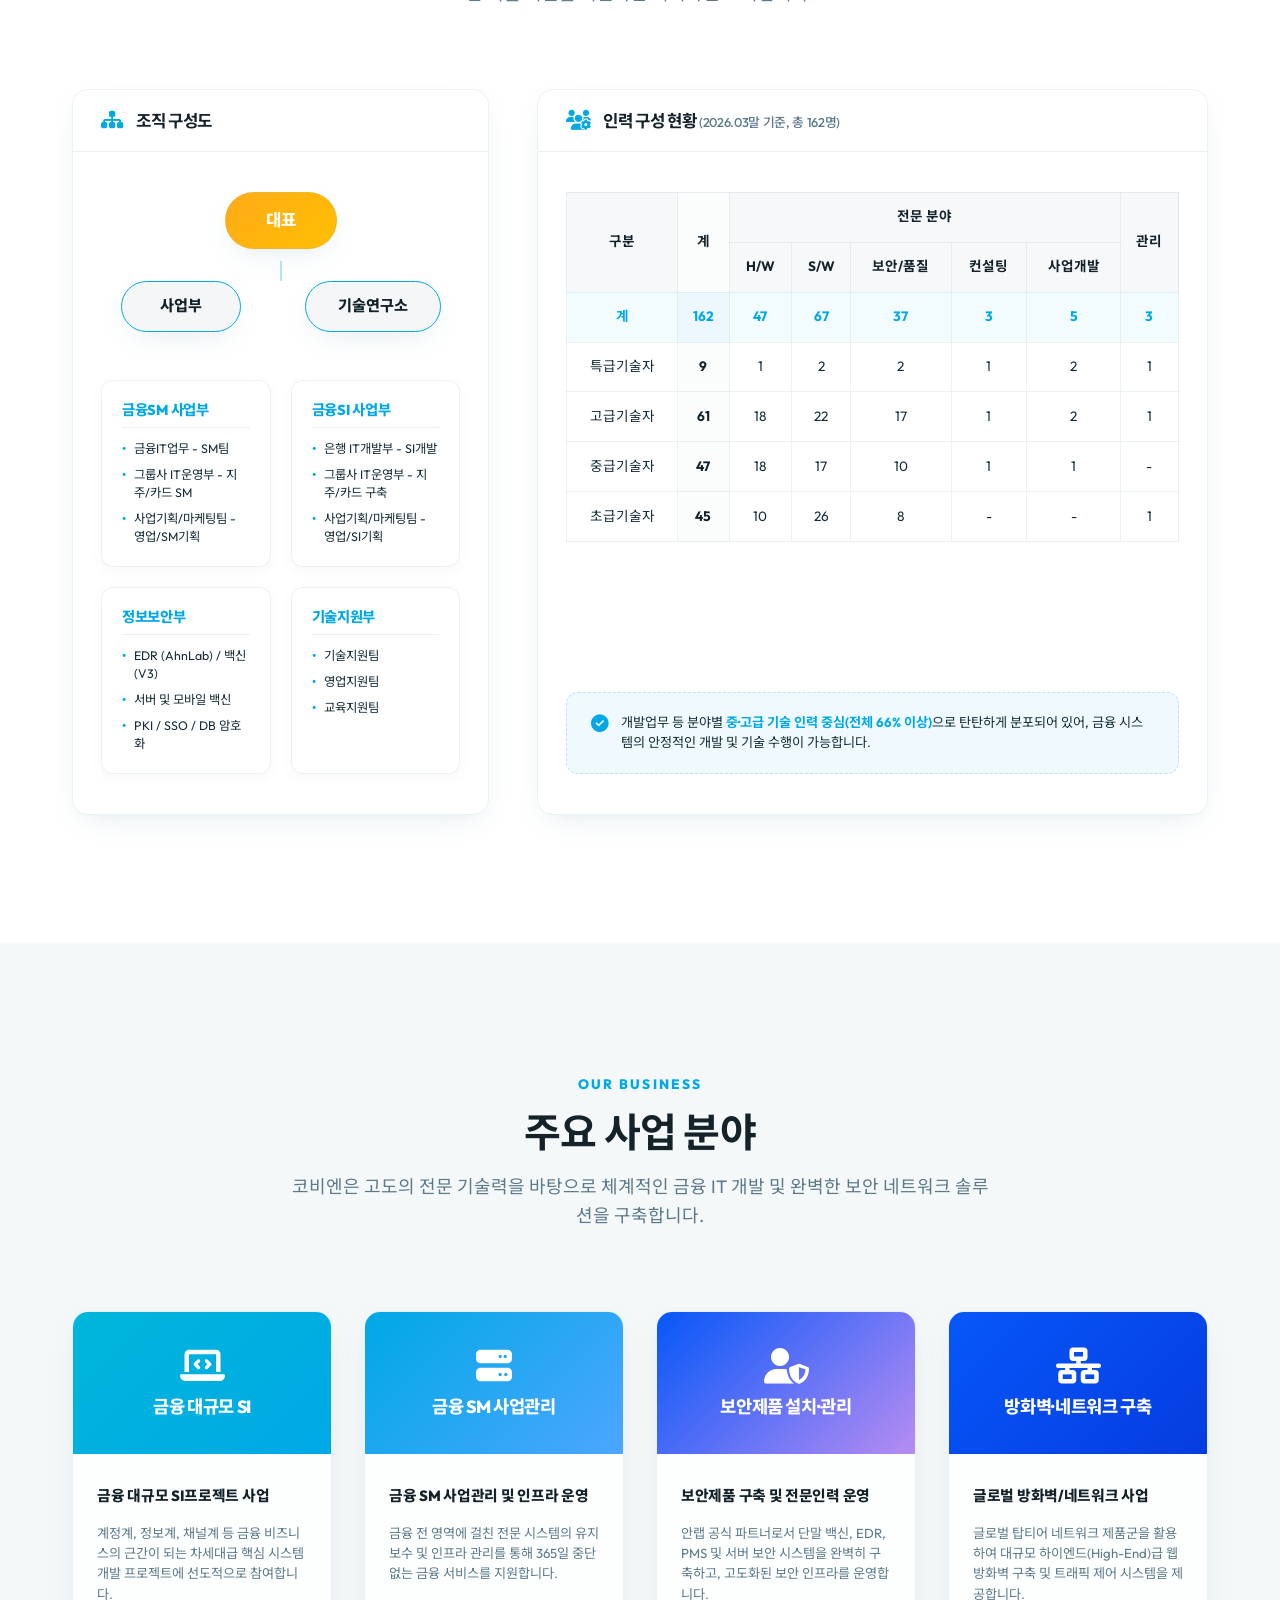
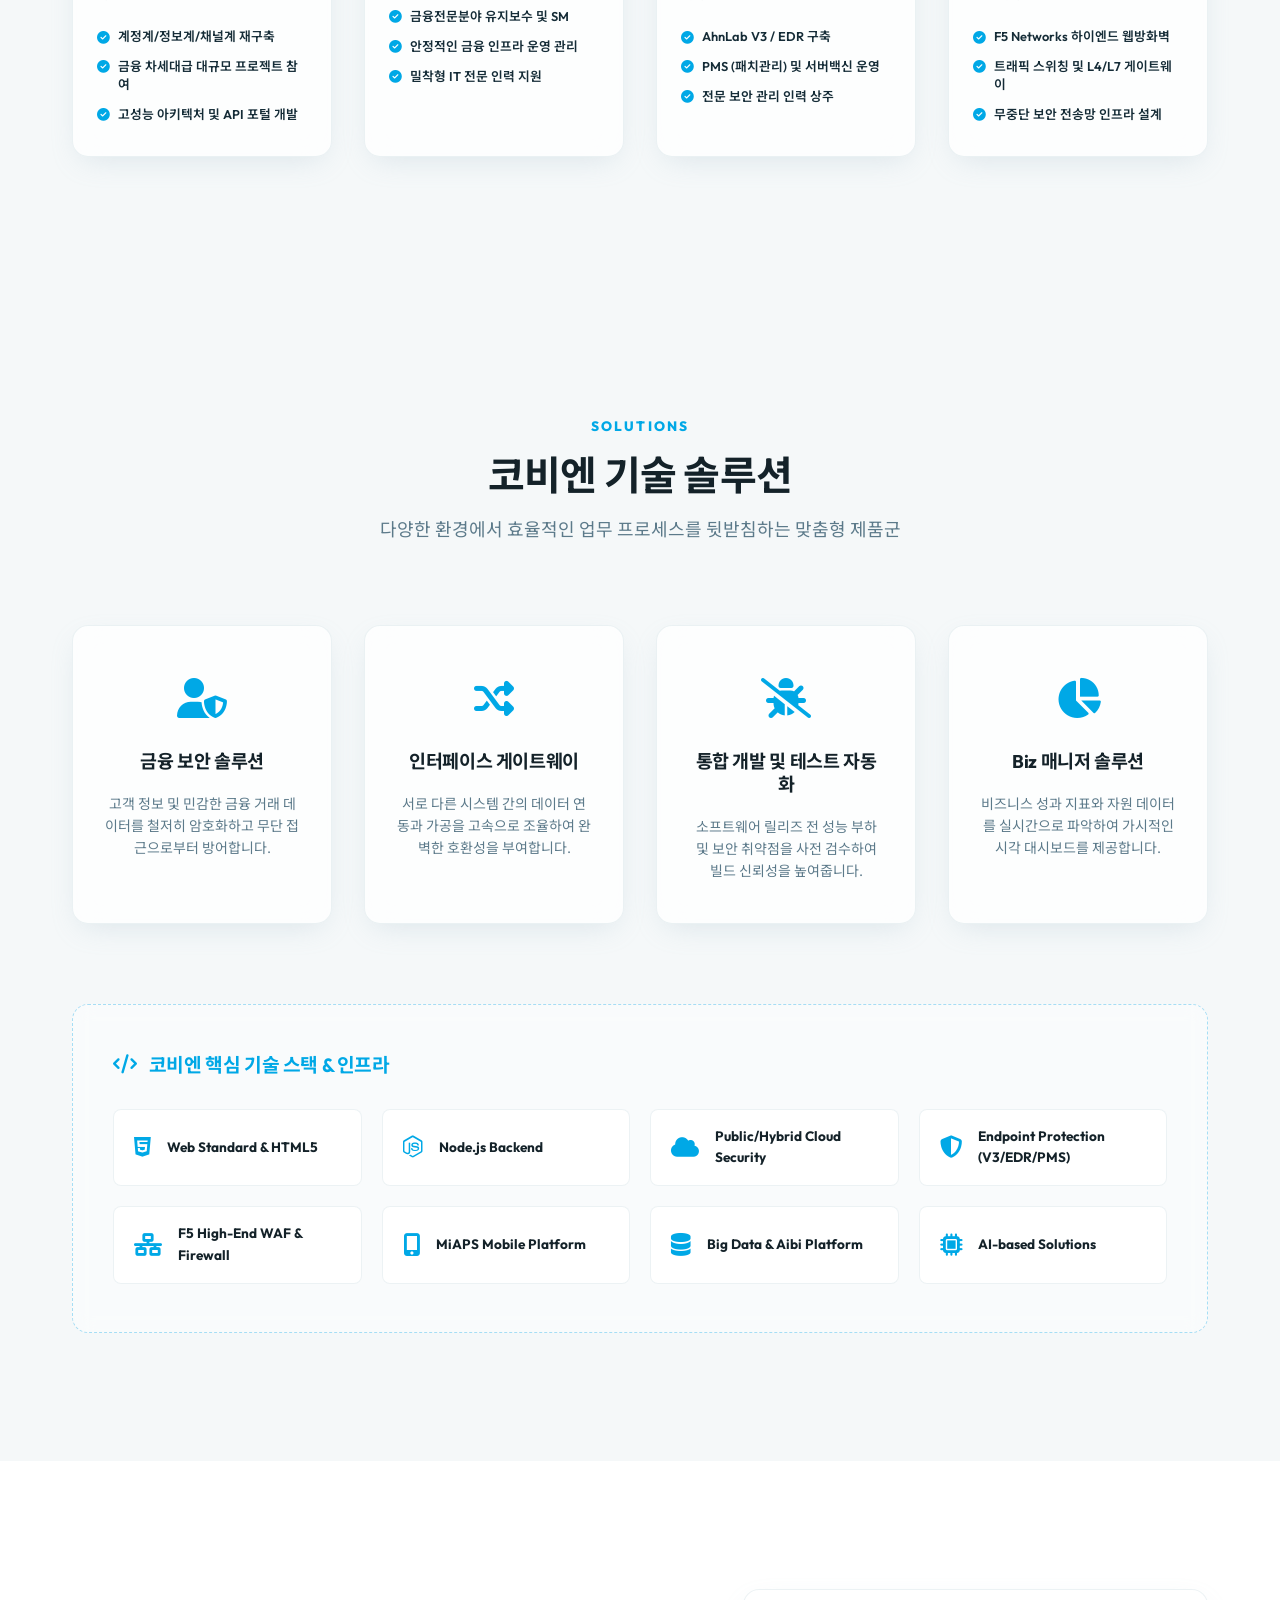
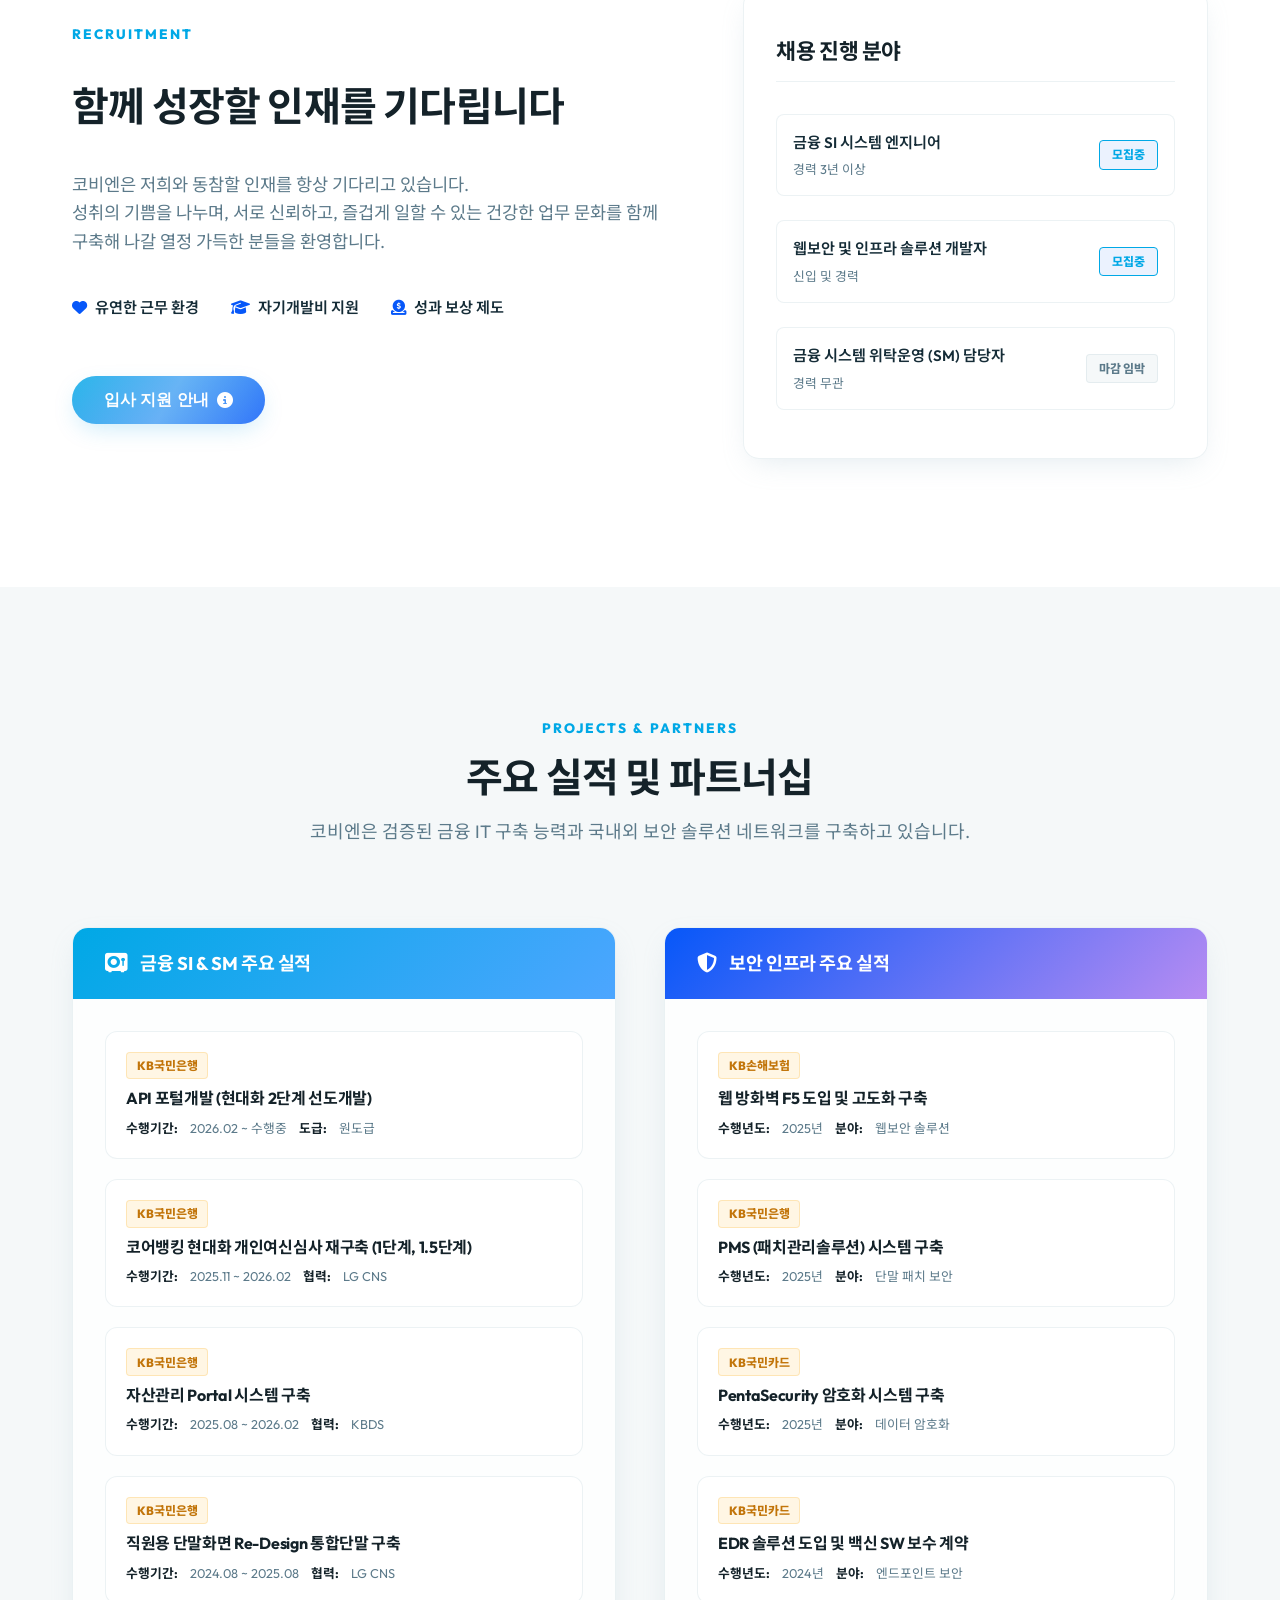
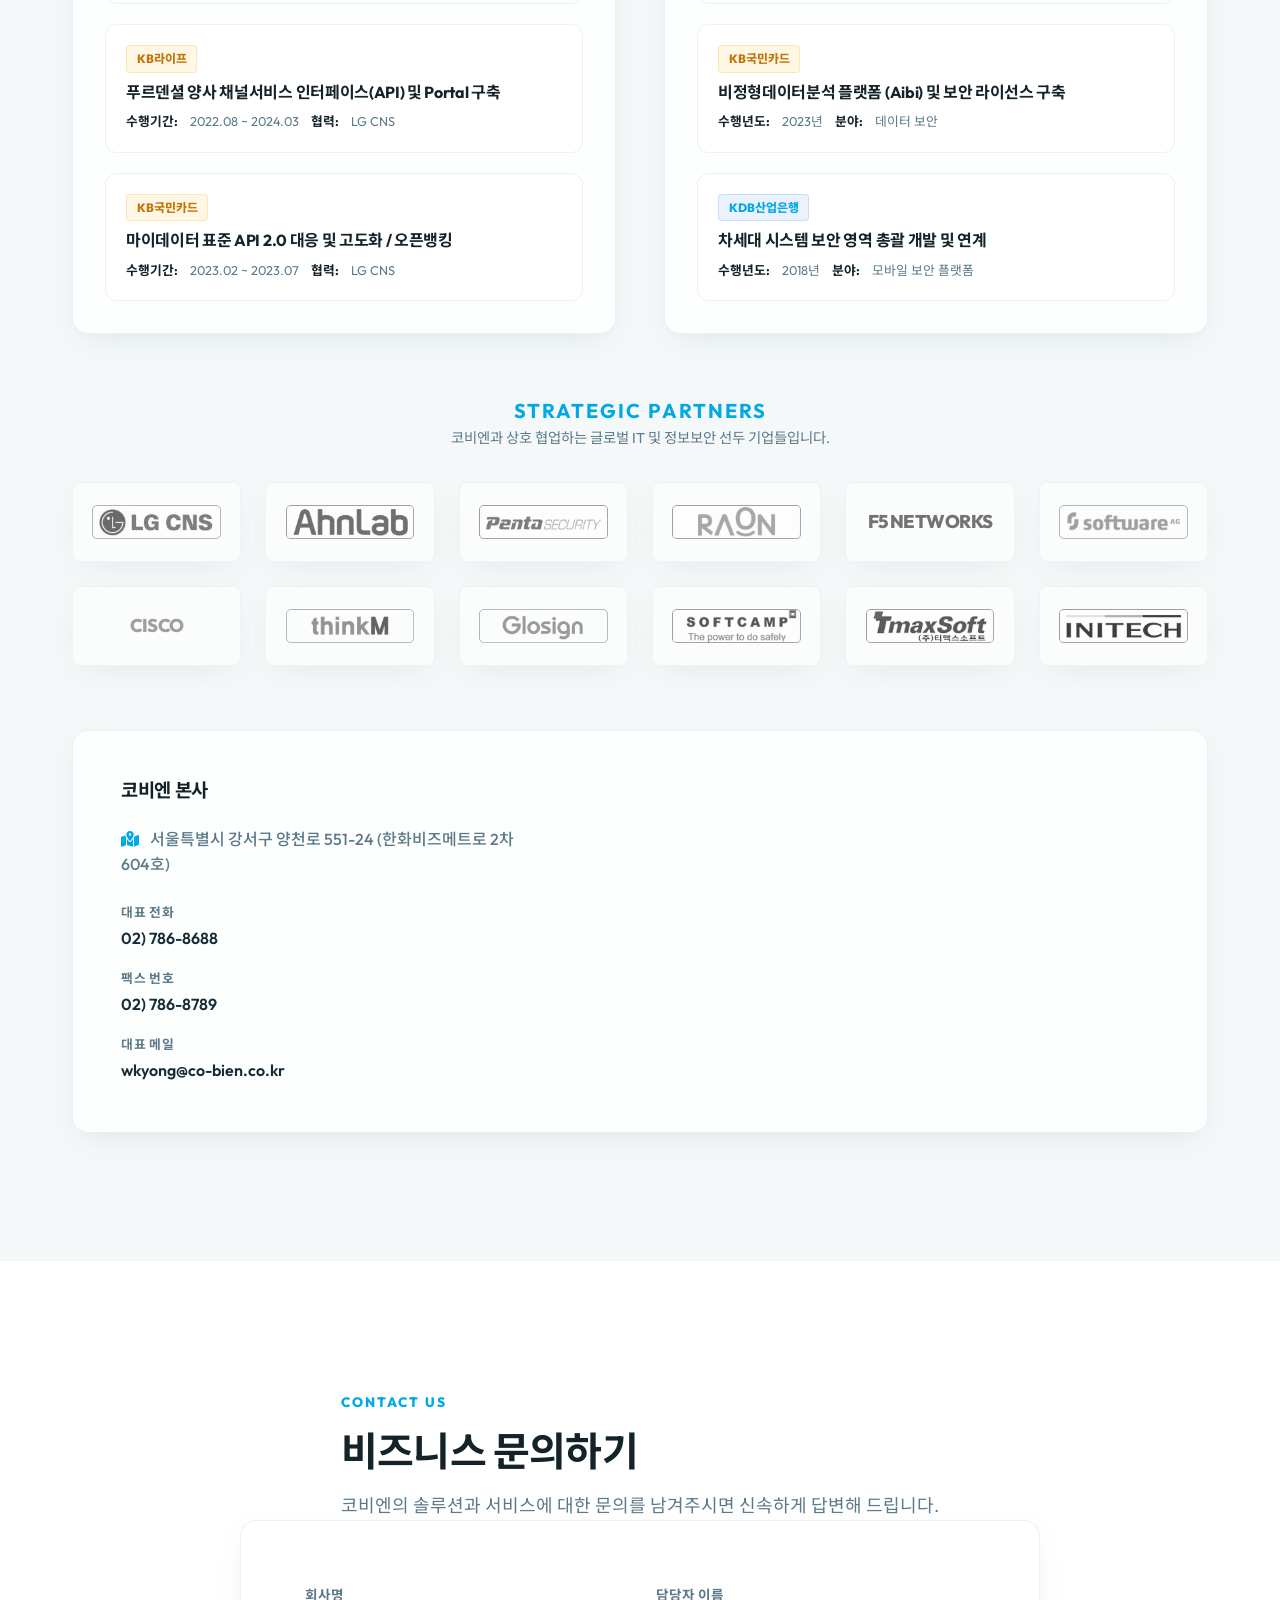
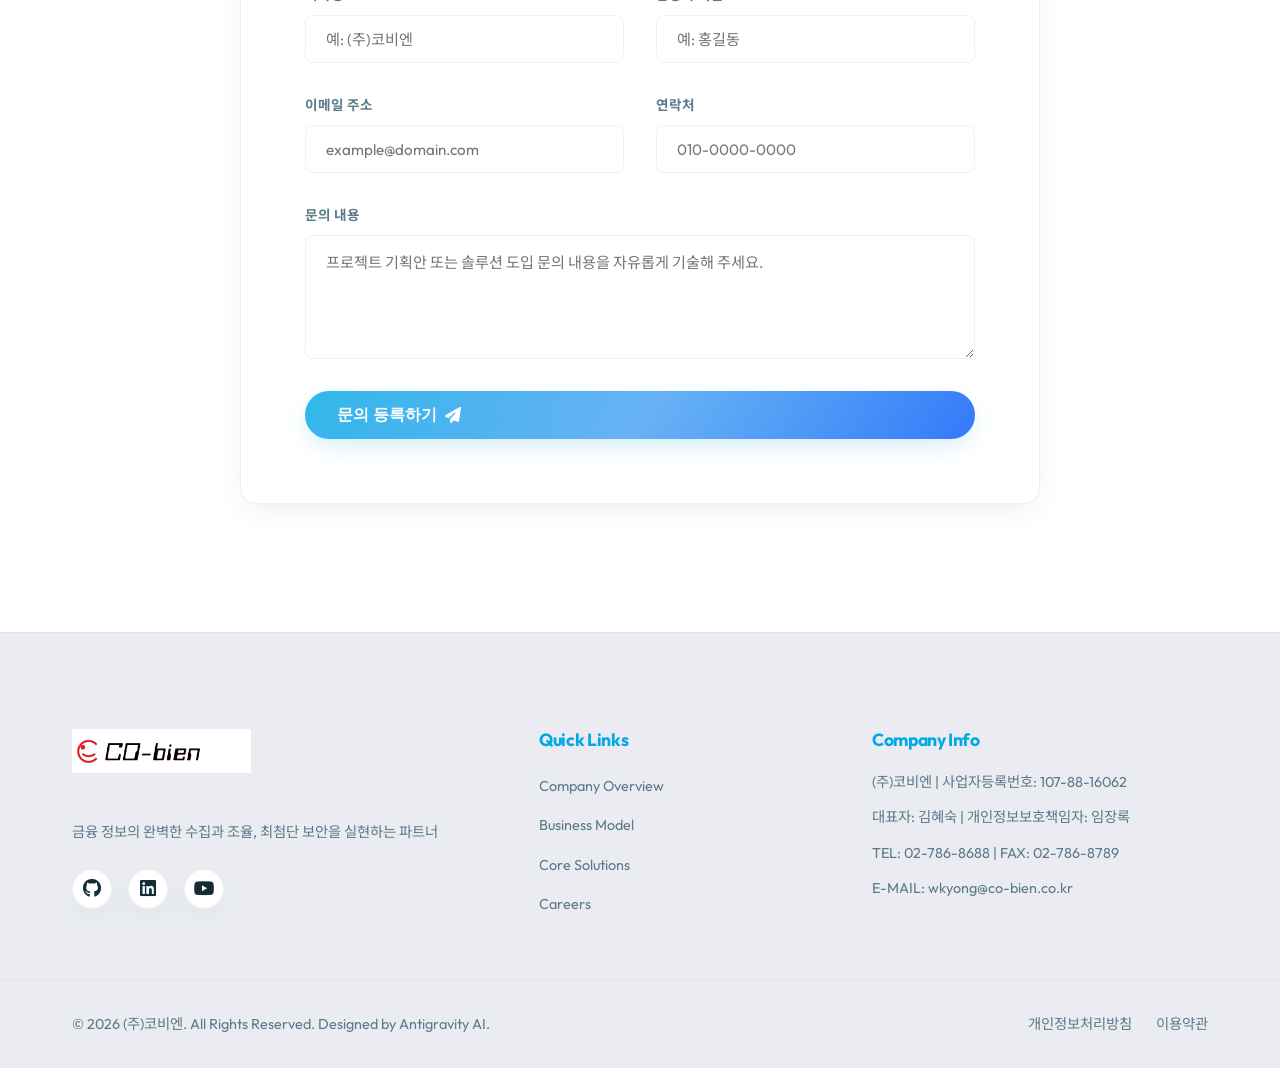
==== commit 1633a941: "Translate navigation menu labels to Korean" ====
--- a/index.html
+++ b/index.html
@@ -32,14 +32,14 @@
         <img src="assets/logo-y.jpg" alt="CO-BIEN 코비엔" class="brand-logo">
       </a>
       <nav class="nav-links">
-        <a href="#about" class="nav-item">Company</a>
-        <a href="#history" class="nav-item">History</a>
-        <a href="#organization" class="nav-item">Org</a>
-        <a href="#business" class="nav-item">Business</a>
-        <a href="#solutions" class="nav-item">Solutions</a>
-        <a href="#recruit" class="nav-item">Recruit</a>
-        <a href="#partners" class="nav-item">Partners</a>
-        <a href="#contact" class="nav-item contact-btn">Contact Us</a>
+        <a href="#about" class="nav-item">회사소개</a>
+        <a href="#history" class="nav-item">연혁</a>
+        <a href="#organization" class="nav-item">조직도</a>
+        <a href="#business" class="nav-item">사업분야</a>
+        <a href="#solutions" class="nav-item">솔루션</a>
+        <a href="#recruit" class="nav-item">인재채용</a>
+        <a href="#partners" class="nav-item">협력사</a>
+        <a href="#contact" class="nav-item contact-btn">문의하기</a>
       </nav>
       <button class="mobile-menu-toggle" id="menu-toggle" aria-label="메뉴 열기">
         <i class="fa-solid fa-bars"></i>
@@ -49,14 +49,14 @@
 
   <!-- 모바일 메뉴 -->
   <div class="mobile-nav" id="mobile-nav">
-    <a href="#about" class="mobile-nav-item">Company</a>
-    <a href="#history" class="mobile-nav-item">History</a>
-    <a href="#organization" class="mobile-nav-item">Org</a>
-    <a href="#business" class="mobile-nav-item">Business</a>
-    <a href="#solutions" class="mobile-nav-item">Solutions</a>
-    <a href="#recruit" class="mobile-nav-item">Recruit</a>
-    <a href="#partners" class="mobile-nav-item">Partners</a>
-    <a href="#contact" class="mobile-nav-item mobile-contact-btn">Contact Us</a>
+    <a href="#about" class="mobile-nav-item">회사소개</a>
+    <a href="#history" class="mobile-nav-item">연혁</a>
+    <a href="#organization" class="mobile-nav-item">조직도</a>
+    <a href="#business" class="mobile-nav-item">사업분야</a>
+    <a href="#solutions" class="mobile-nav-item">솔루션</a>
+    <a href="#recruit" class="mobile-nav-item">인재채용</a>
+    <a href="#partners" class="mobile-nav-item">협력사</a>
+    <a href="#contact" class="mobile-nav-item mobile-contact-btn">문의하기</a>
   </div>
 
   <!-- 히어로 섹션 (밝은 그라데이션과 라이트 이미지 오버레이) -->
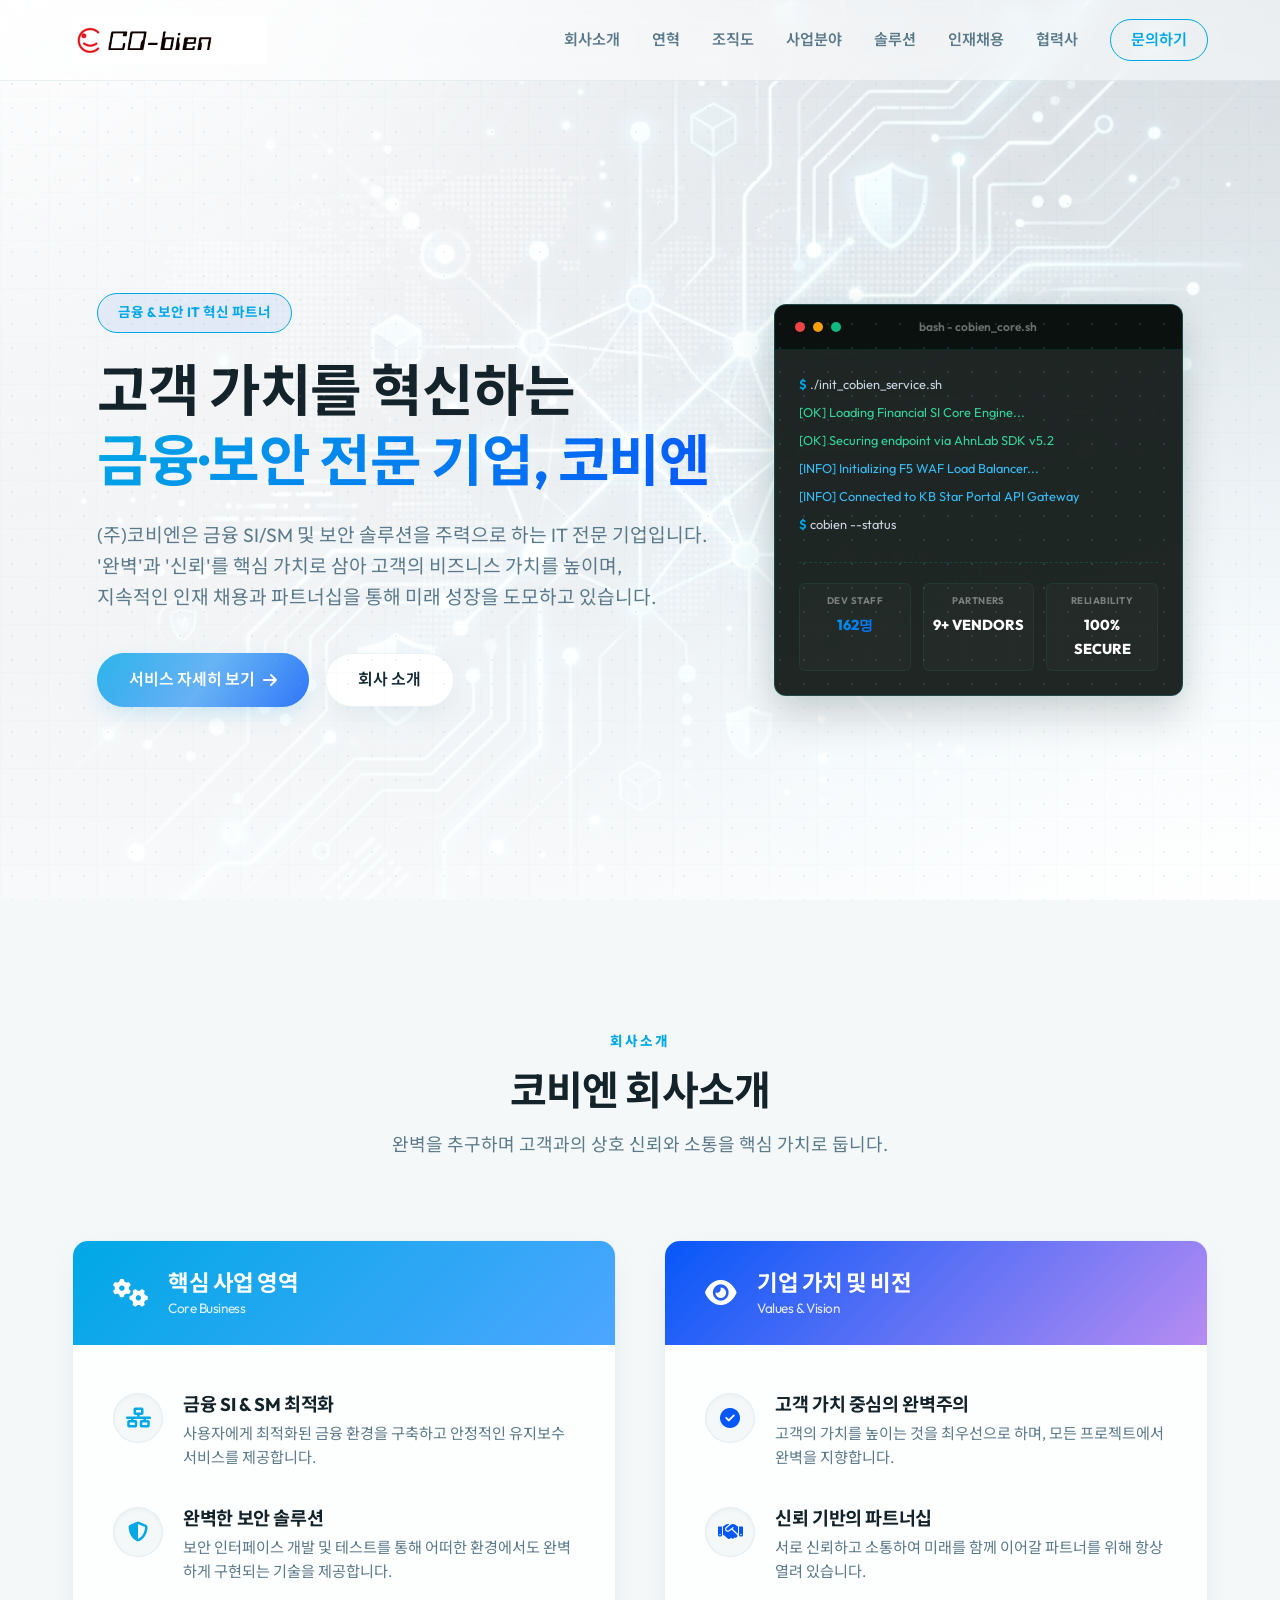
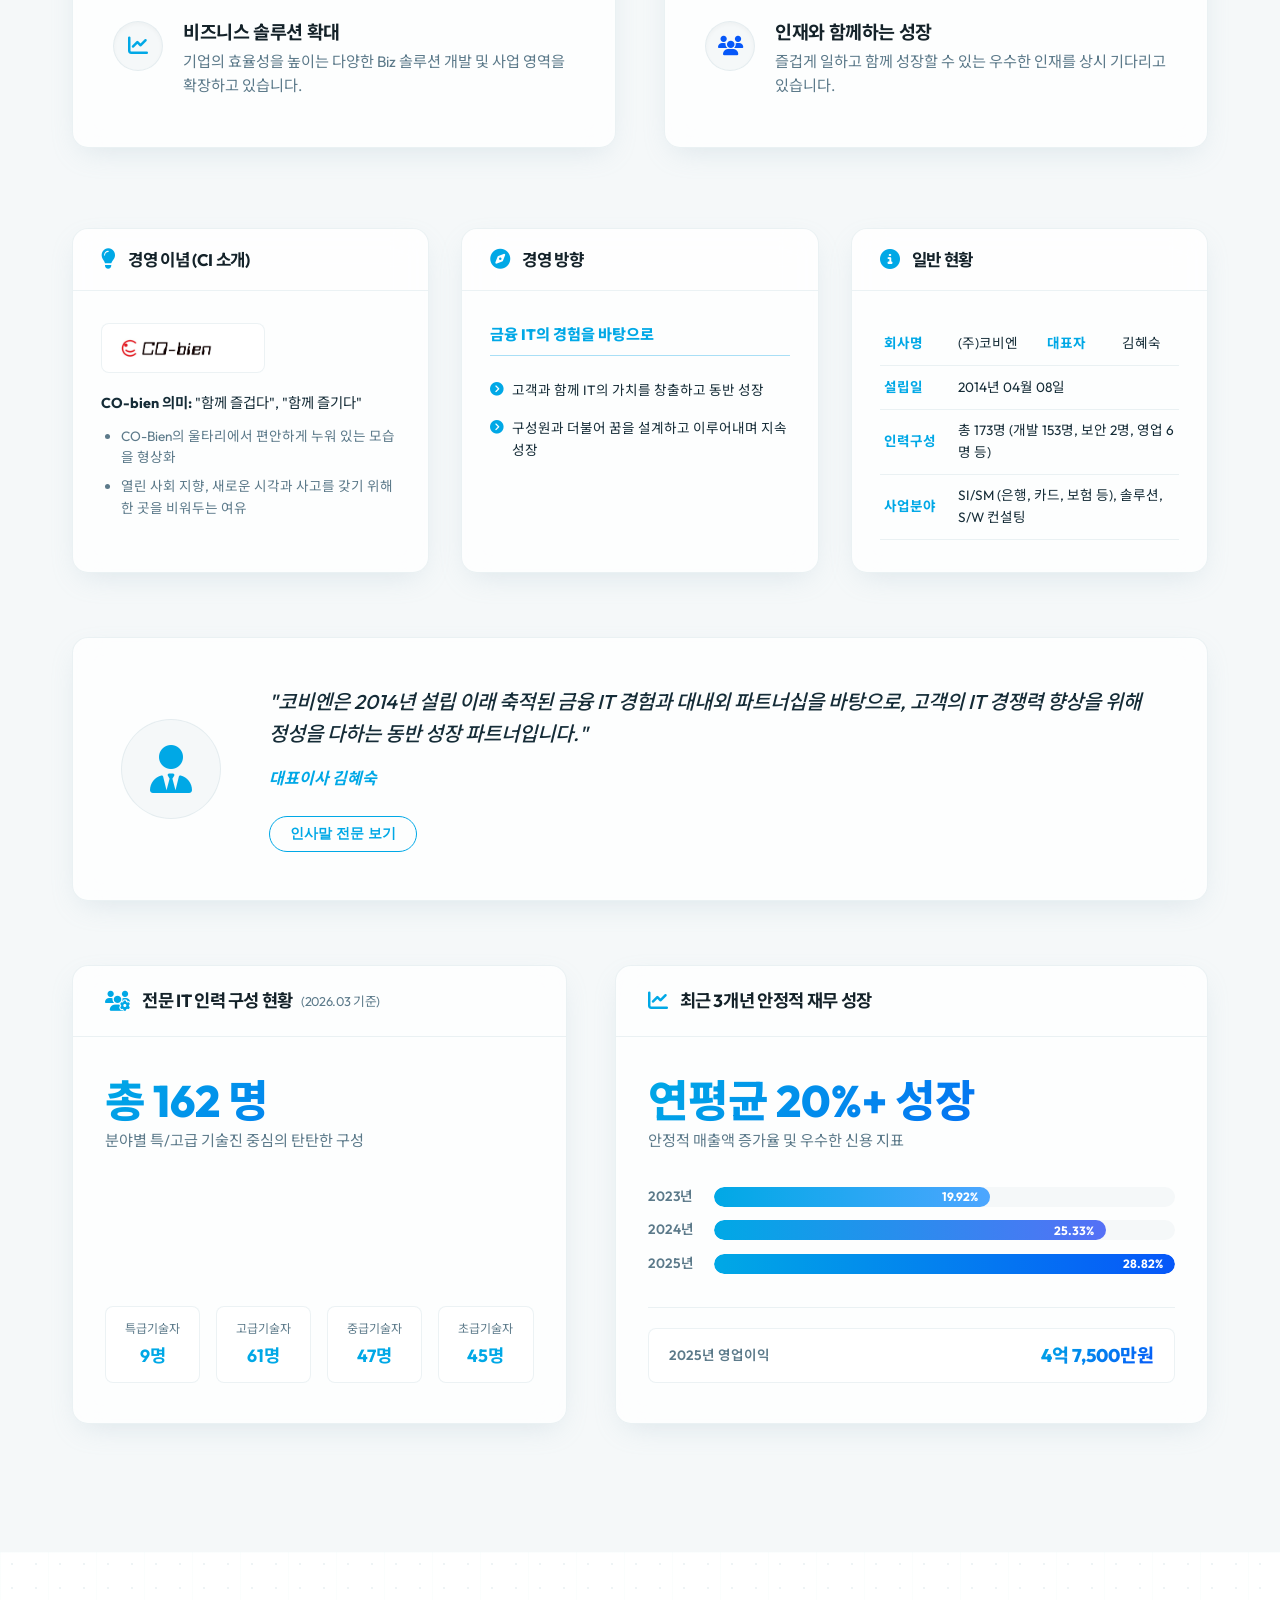
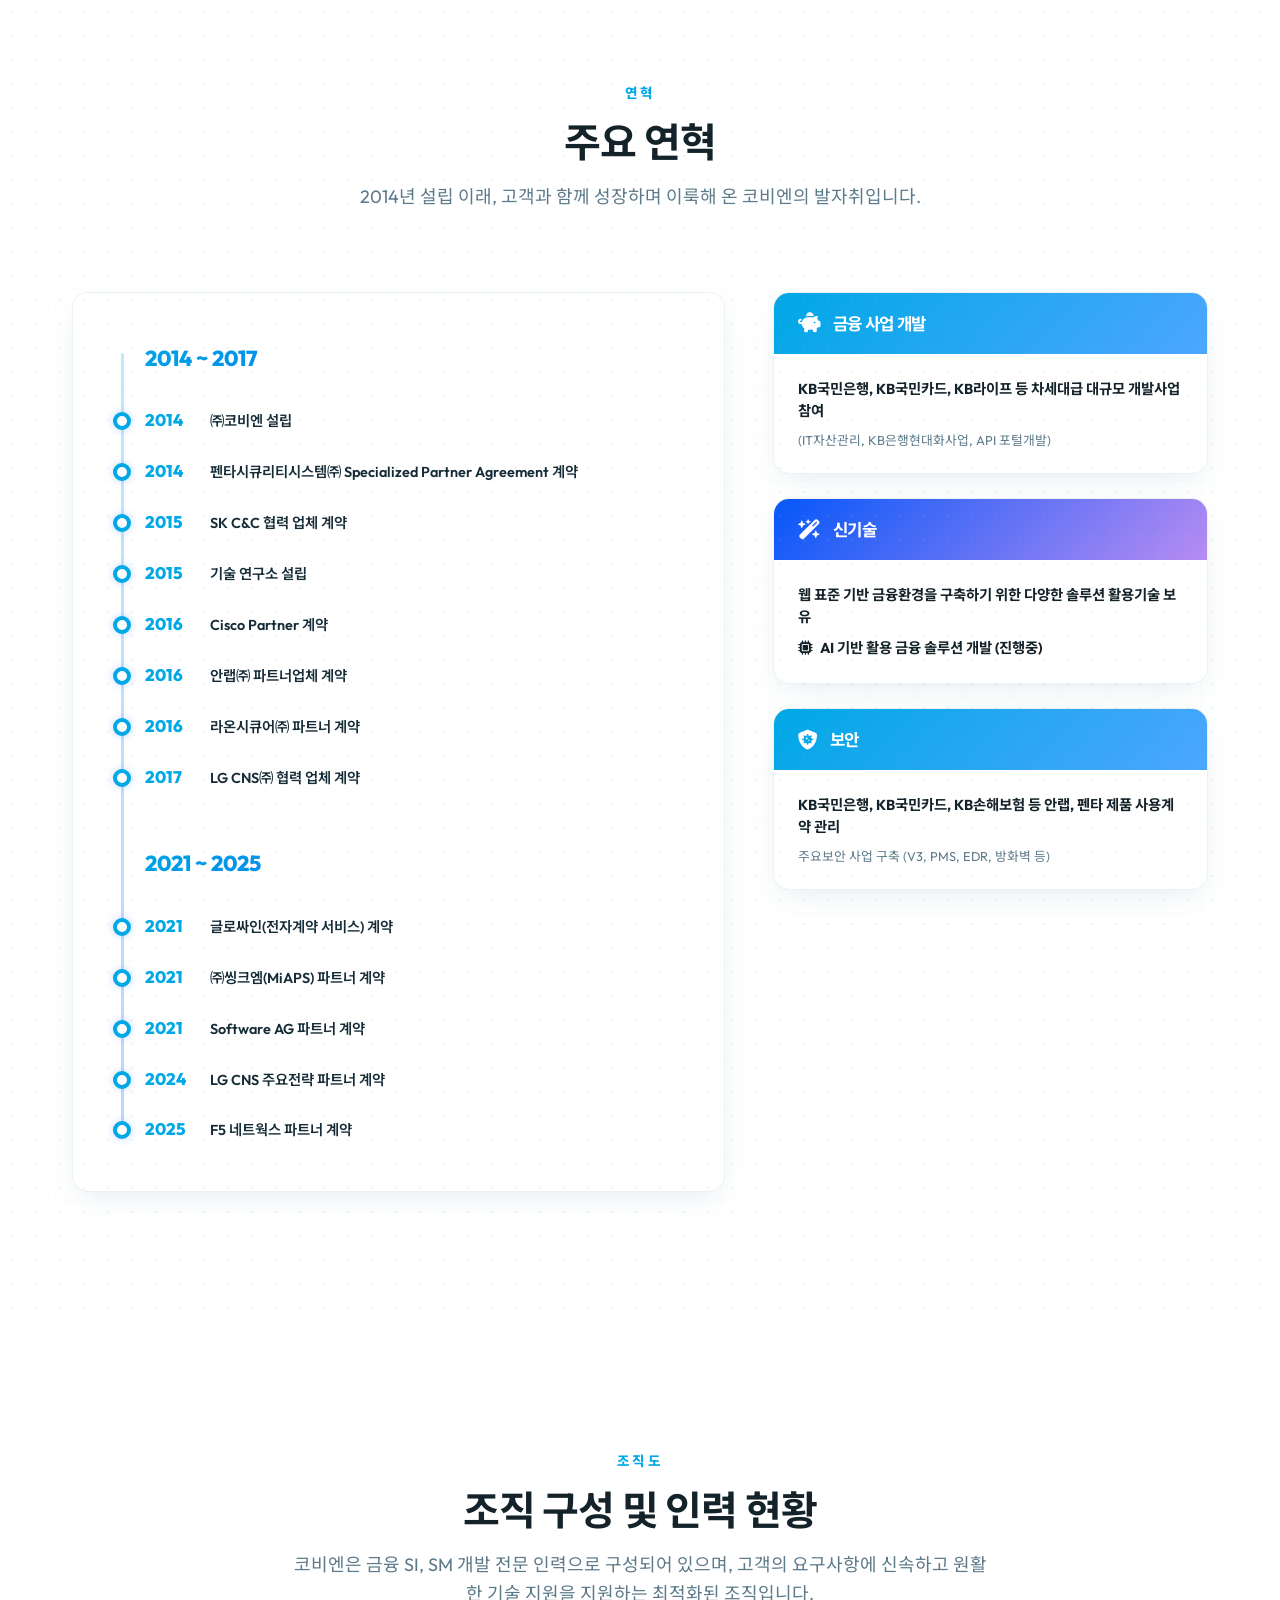
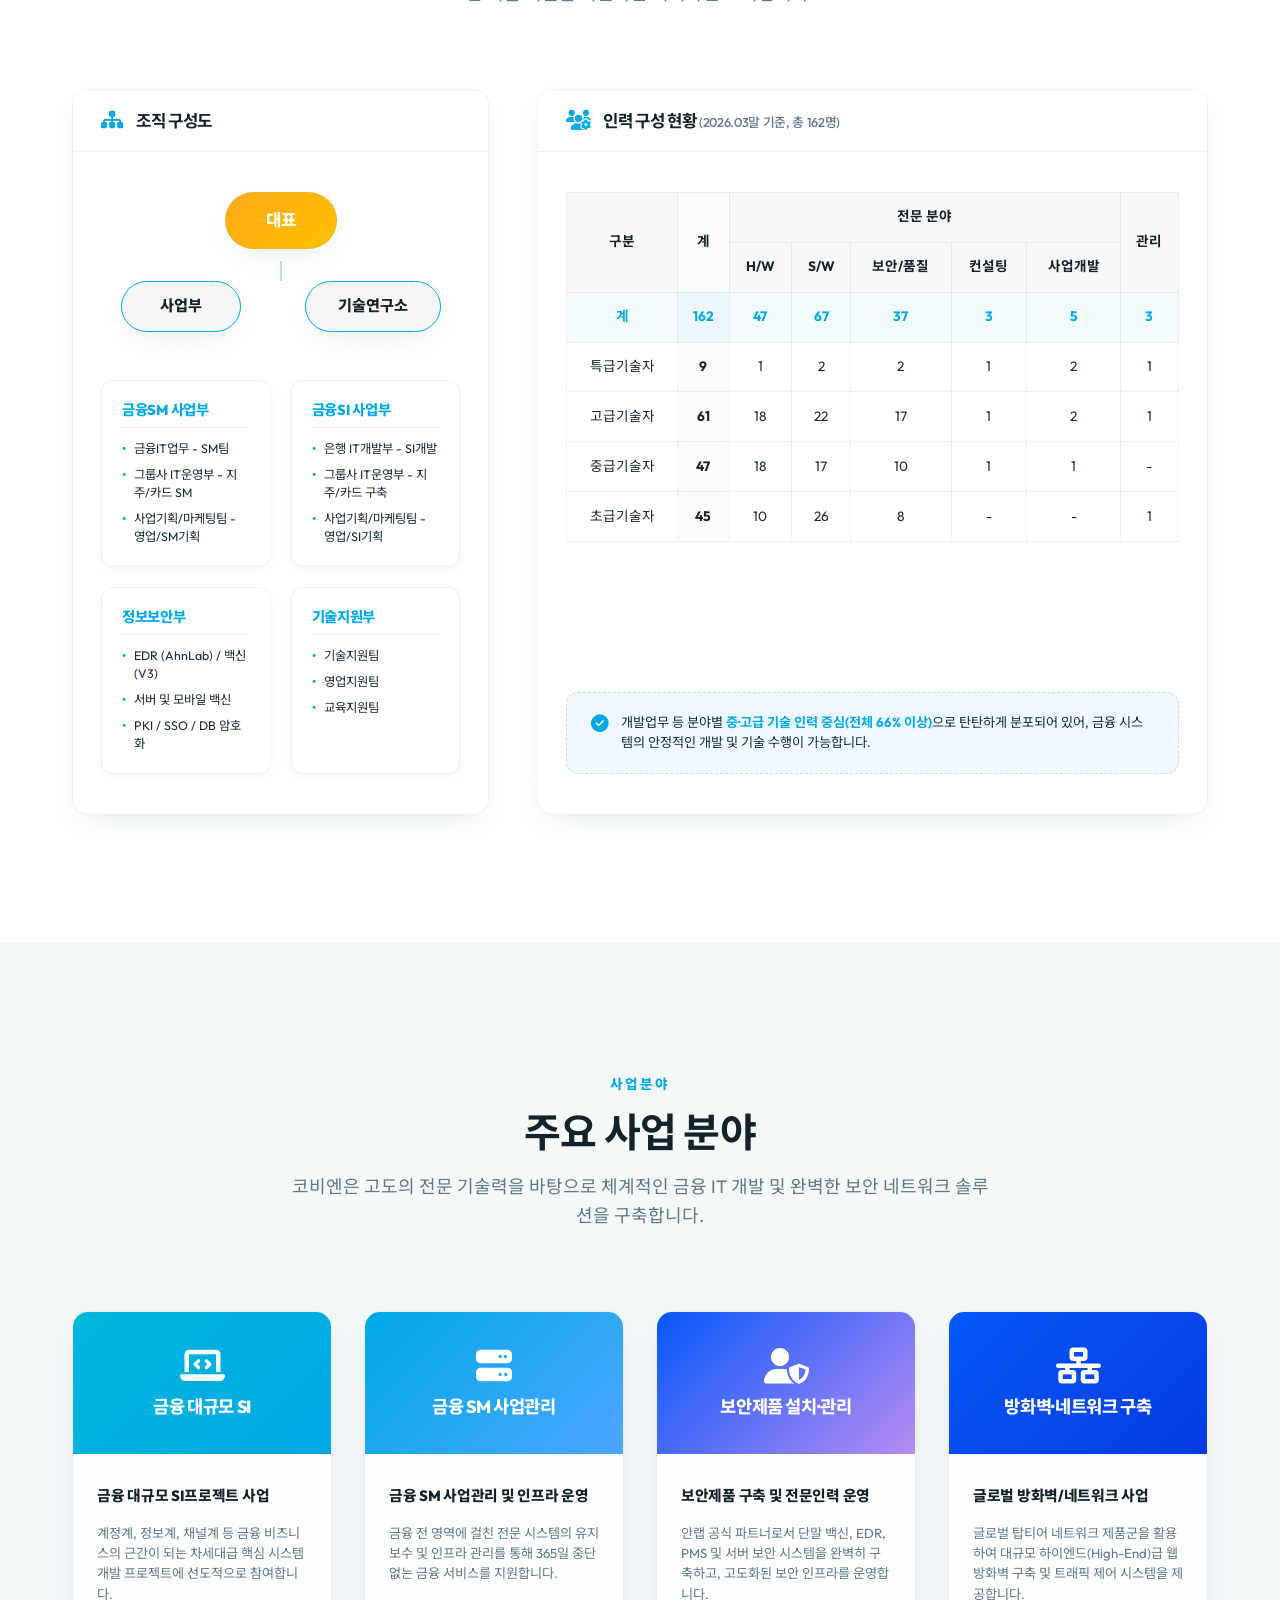
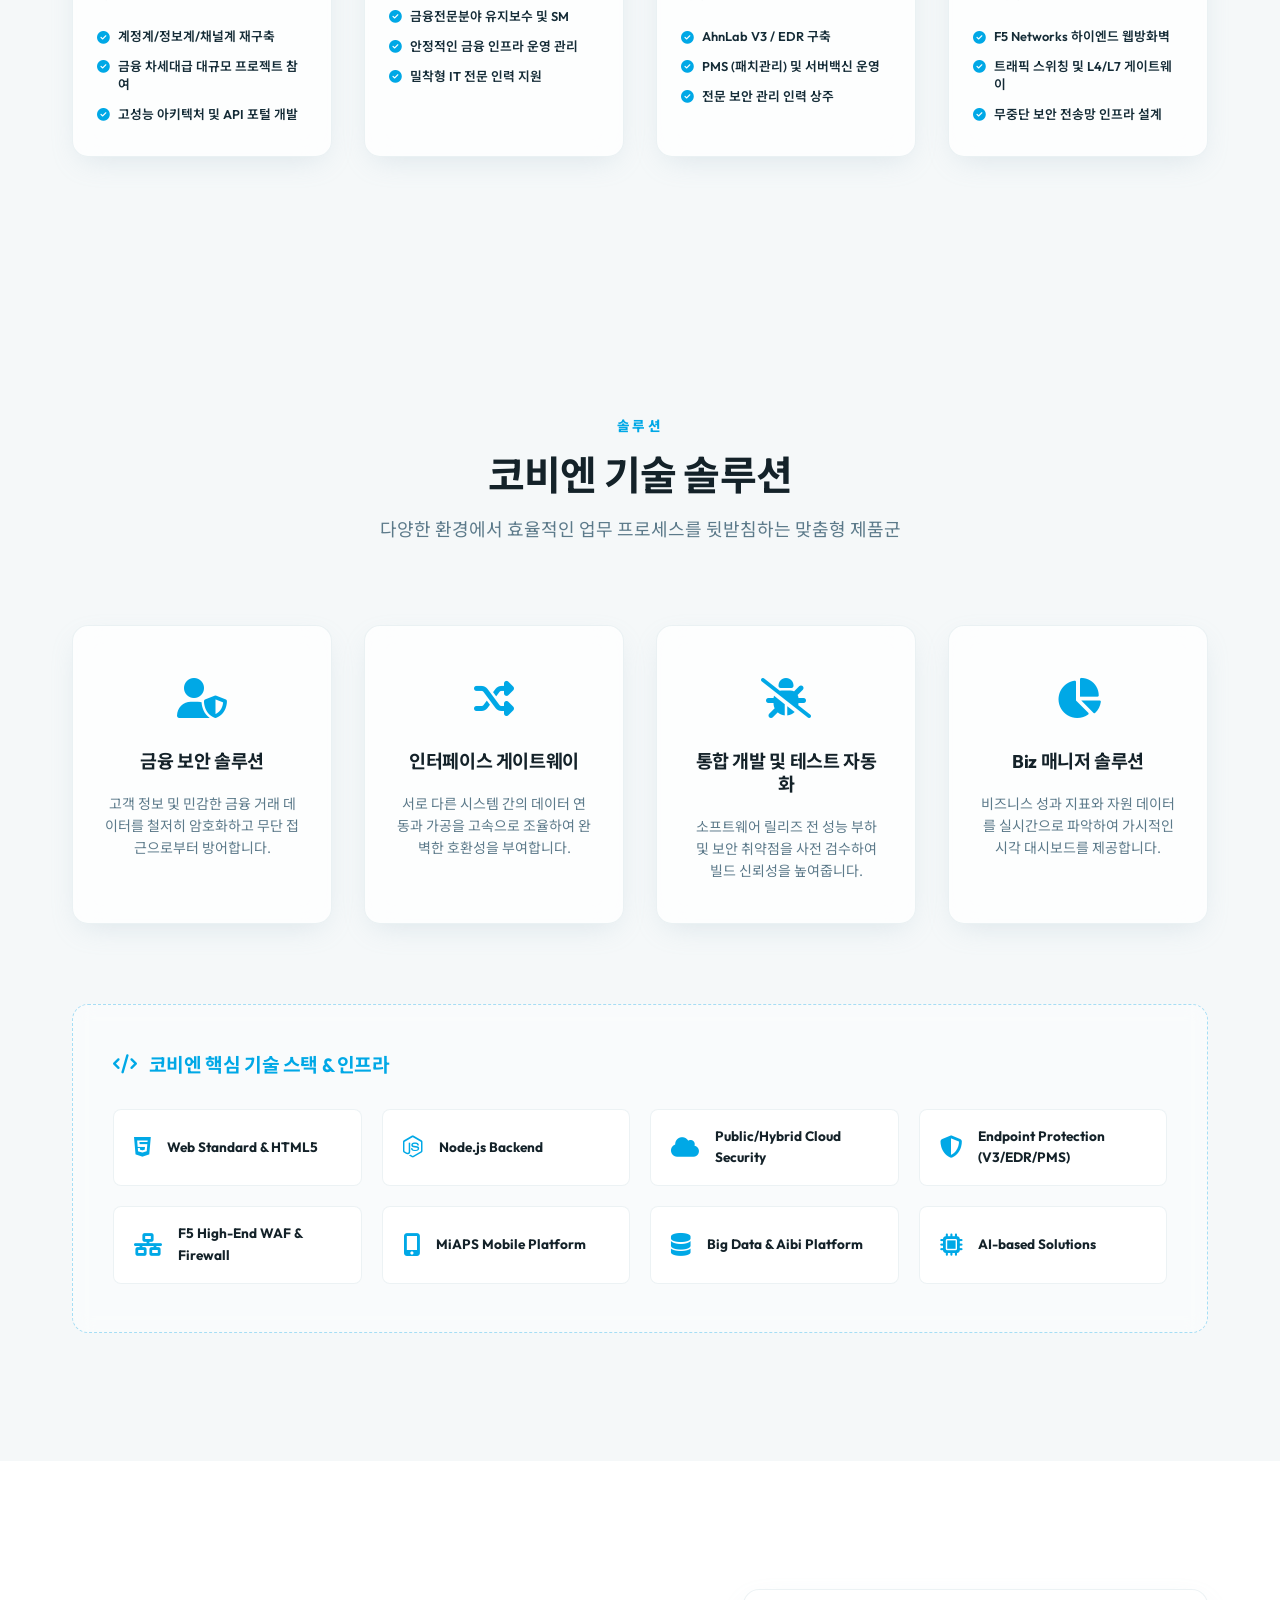
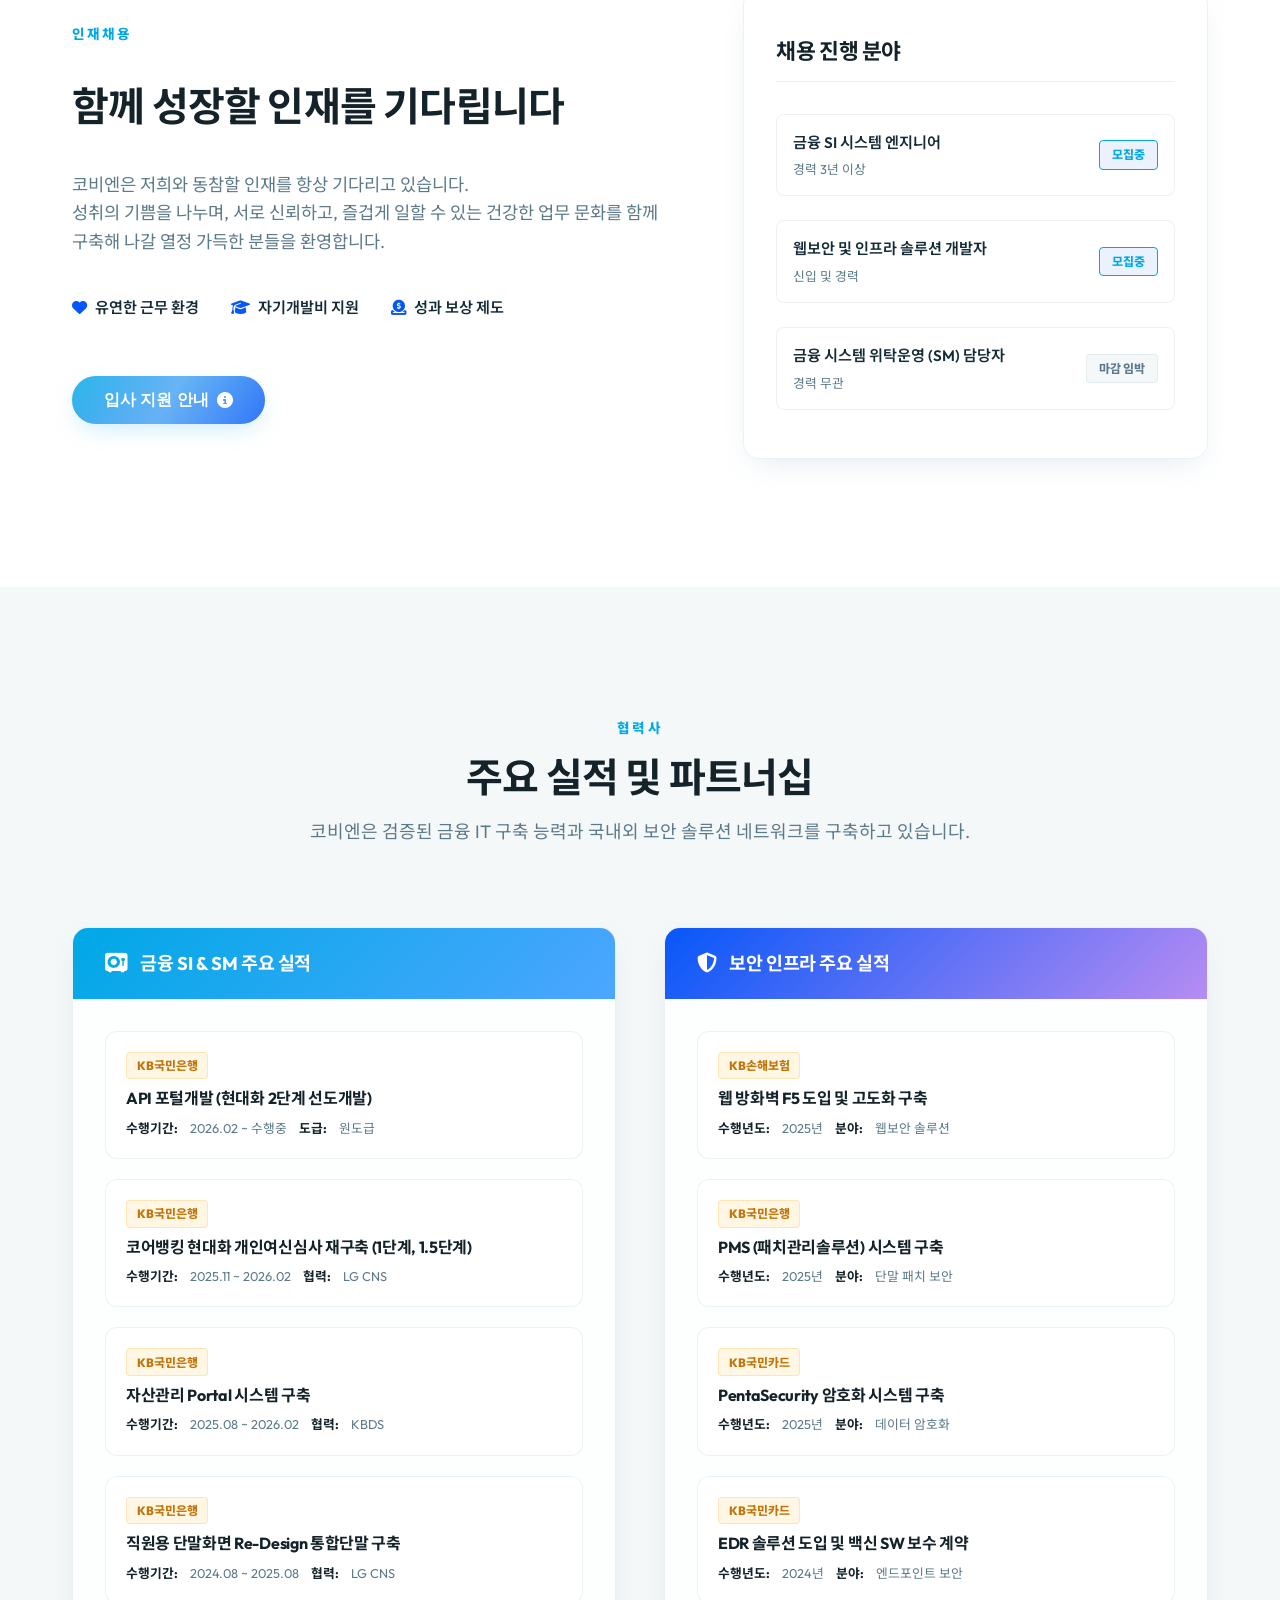
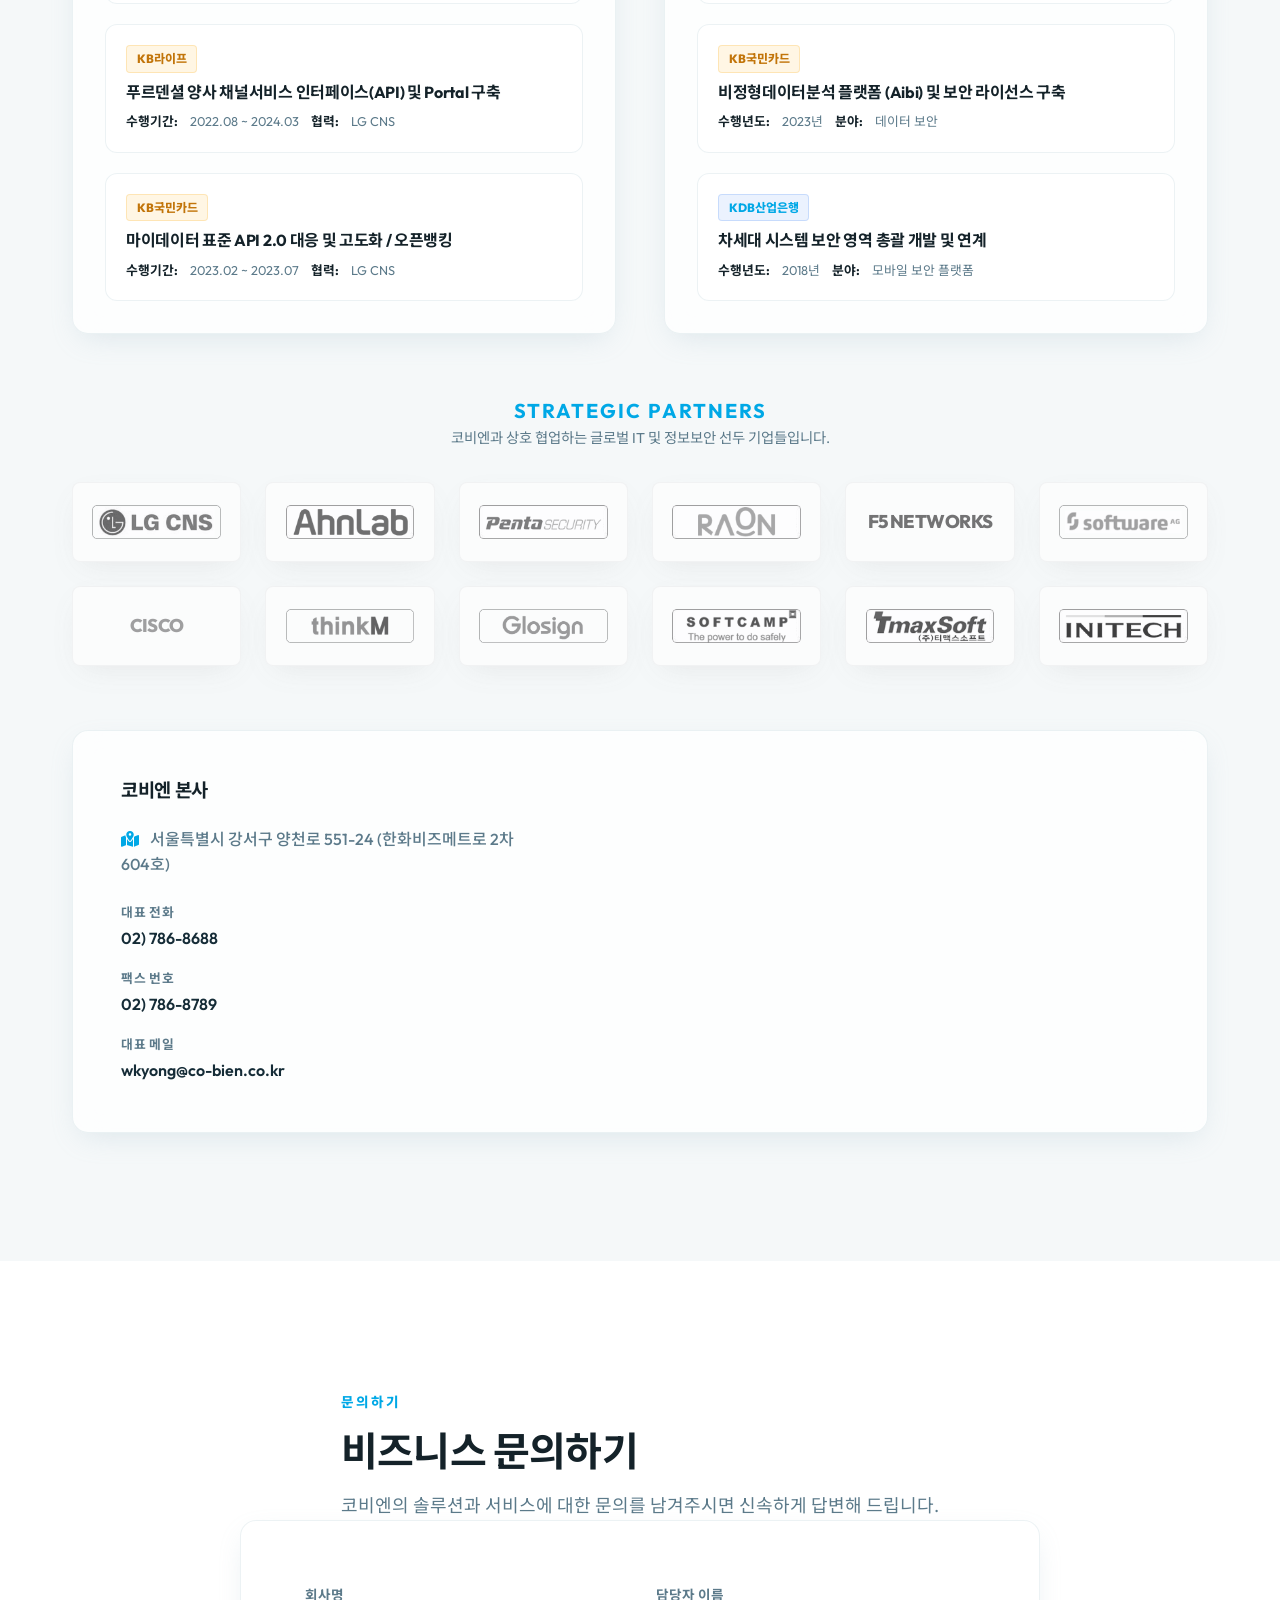
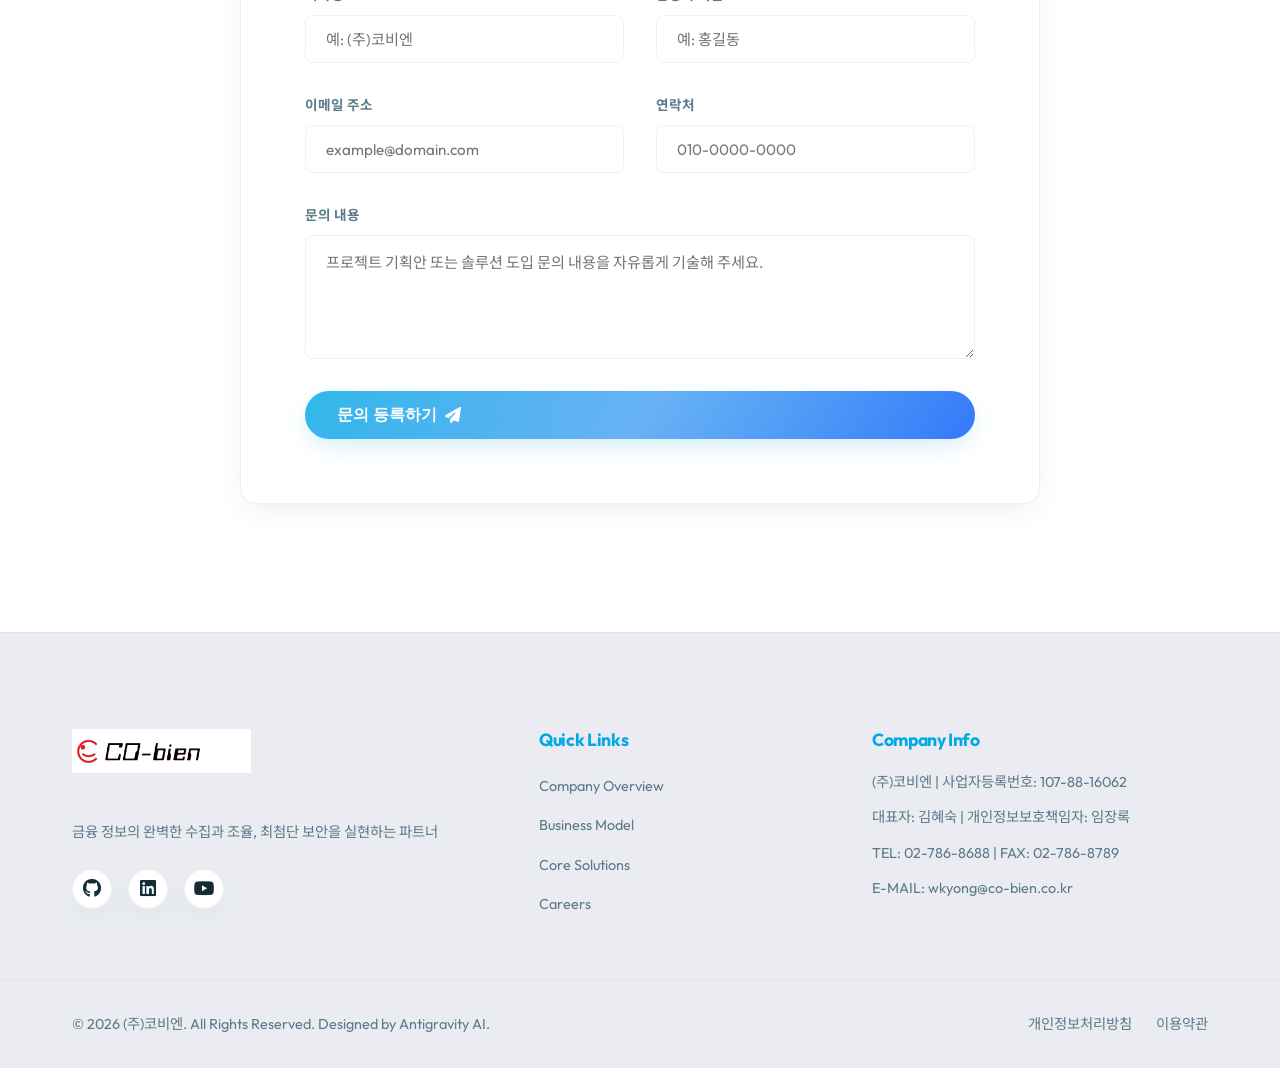
==== commit 84e94b2b: "Align section titles and tags to match Korean navigation labels" ====
--- a/index.html
+++ b/index.html
@@ -123,8 +123,8 @@
   <section id="about" class="section">
     <div class="container">
       <div class="section-header">
-        <span class="section-tag">COMPANY PROFILE</span>
-        <h2 class="section-title">코비엔을 소개합니다</h2>
+        <span class="section-tag">회사소개</span>
+        <h2 class="section-title">코비엔 회사소개</h2>
         <p class="section-subtitle">완벽을 추구하며 고객과의 상호 신뢰와 소통을 핵심 가치로 둡니다.</p>
       </div>
 
@@ -354,7 +354,7 @@
   <section id="history" class="section alt-bg tech-grid-pattern">
     <div class="container">
       <div class="section-header">
-        <span class="section-tag">HISTORY</span>
+        <span class="section-tag">연혁</span>
         <h2 class="section-title">주요 연혁</h2>
         <p class="section-subtitle">2014년 설립 이래, 고객과 함께 성장하며 이룩해 온 코비엔의 발자취입니다.</p>
       </div>
@@ -528,7 +528,7 @@
   <section id="organization" class="section alt-bg">
     <div class="container">
       <div class="section-header">
-        <span class="section-tag">ORGANIZATION</span>
+        <span class="section-tag">조직도</span>
         <h2 class="section-title">조직 구성 및 인력 현황</h2>
         <p class="section-subtitle">코비엔은 금융 SI, SM 개발 전문 인력으로 구성되어 있으며, 고객의 요구사항에 신속하고 원활한 기술 지원을 지원하는 최적화된 조직입니다.</p>
       </div>
@@ -695,7 +695,7 @@
   <section id="business" class="section">
     <div class="container">
       <div class="section-header">
-        <span class="section-tag">OUR BUSINESS</span>
+        <span class="section-tag">사업분야</span>
         <h2 class="section-title">주요 사업 분야</h2>
         <p class="section-subtitle">코비엔은 고도의 전문 기술력을 바탕으로 체계적인 금융 IT 개발 및 완벽한 보안 네트워크 솔루션을 구축합니다.</p>
       </div>
@@ -776,7 +776,7 @@
   <section id="solutions" class="section">
     <div class="container">
       <div class="section-header">
-        <span class="section-tag">SOLUTIONS</span>
+        <span class="section-tag">솔루션</span>
         <h2 class="section-title">코비엔 기술 솔루션</h2>
         <p class="section-subtitle">다양한 환경에서 효율적인 업무 프로세스를 뒷받침하는 맞춤형 제품군</p>
       </div>
@@ -849,7 +849,7 @@
   <section id="recruit" class="section alt-bg">
     <div class="container recruit-container">
       <div class="recruit-text">
-        <span class="section-tag">RECRUITMENT</span>
+        <span class="section-tag">인재채용</span>
         <h2 class="section-title">함께 성장할 인재를 기다립니다</h2>
         <p class="recruit-desc">
           코비엔은 저희와 동참할 인재를 항상 기다리고 있습니다. <br>
@@ -895,7 +895,7 @@
   <section id="partners" class="section">
     <div class="container">
       <div class="section-header">
-        <span class="section-tag">PROJECTS & PARTNERS</span>
+        <span class="section-tag">협력사</span>
         <h2 class="section-title">주요 실적 및 파트너십</h2>
         <p class="section-subtitle">코비엔은 검증된 금융 IT 구축 능력과 국내외 보안 솔루션 네트워크를 구축하고 있습니다.</p>
       </div>
@@ -1037,7 +1037,7 @@
   <section id="contact" class="section alt-bg">
     <div class="container contact-container">
       <div class="contact-header">
-        <span class="section-tag">CONTACT US</span>
+        <span class="section-tag">문의하기</span>
         <h2 class="section-title">비즈니스 문의하기</h2>
         <p class="section-subtitle">코비엔의 솔루션과 서비스에 대한 문의를 남겨주시면 신속하게 답변해 드립니다.</p>
       </div>
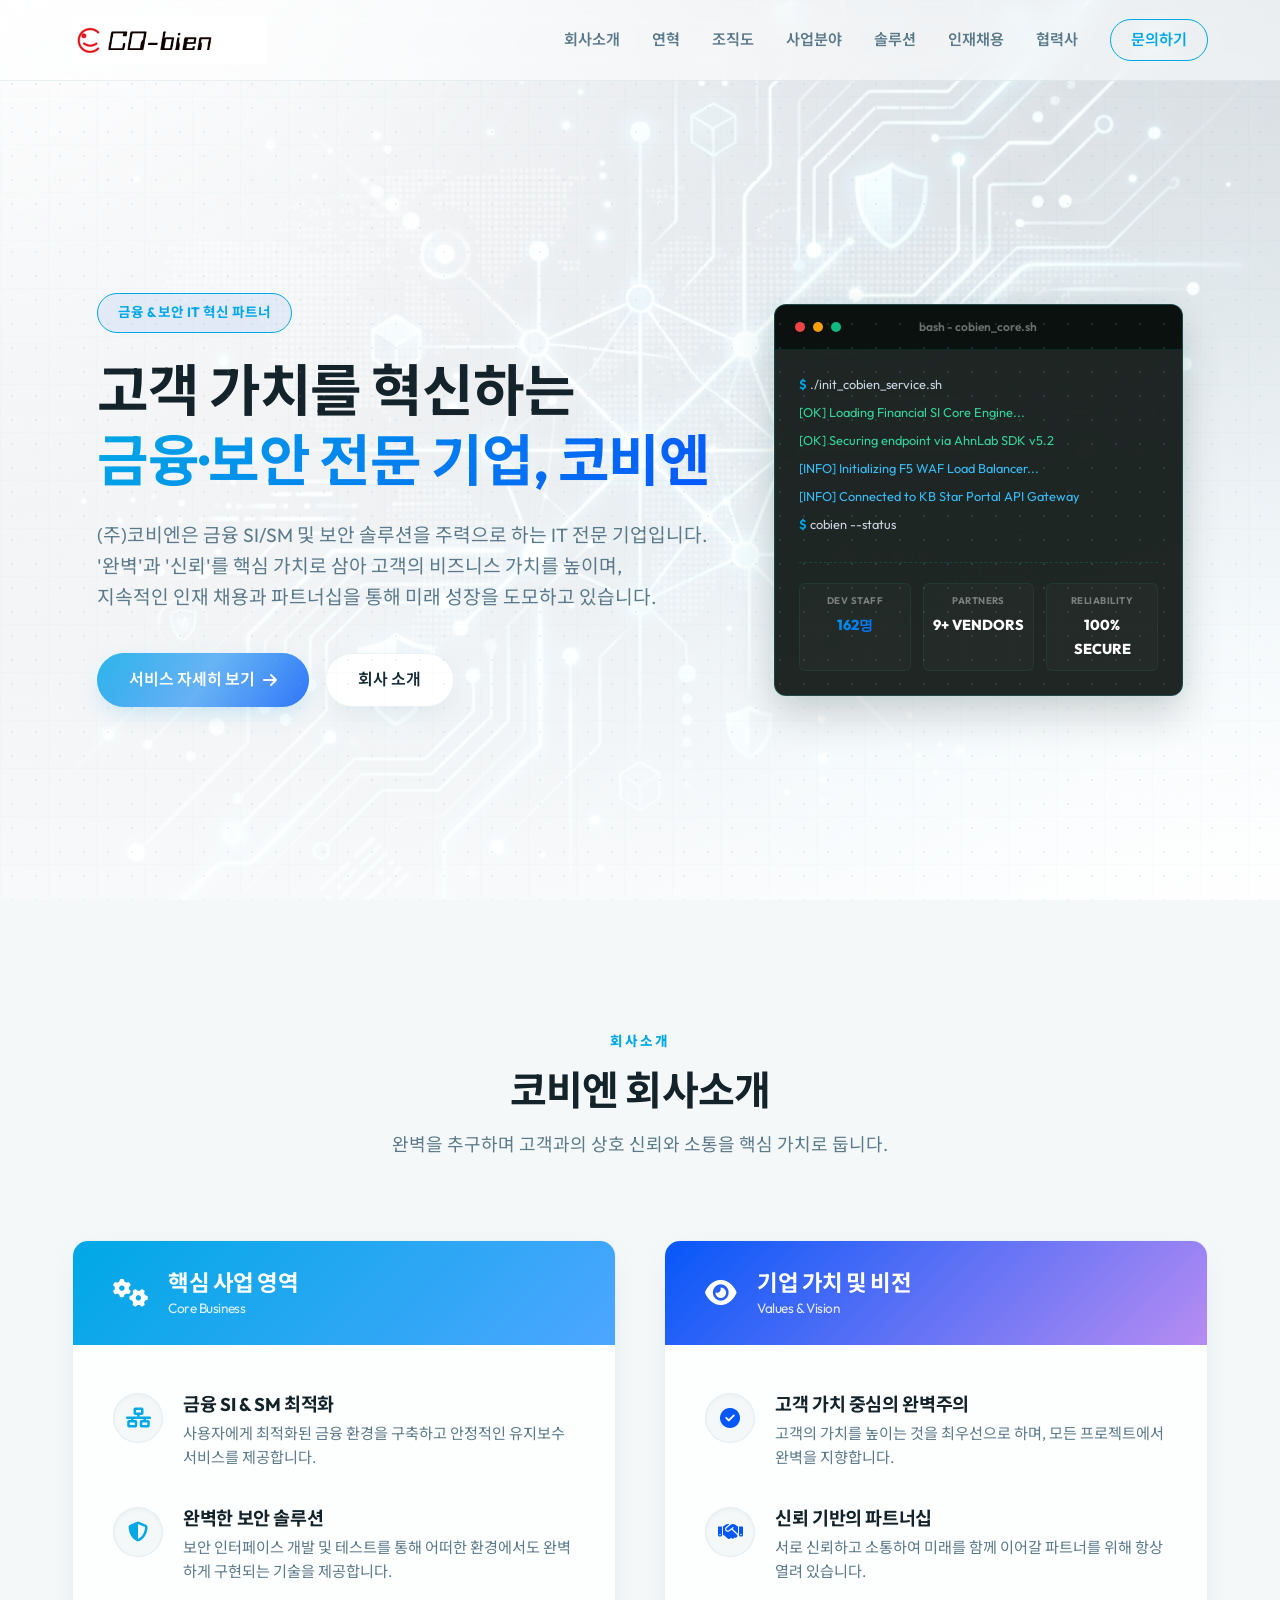
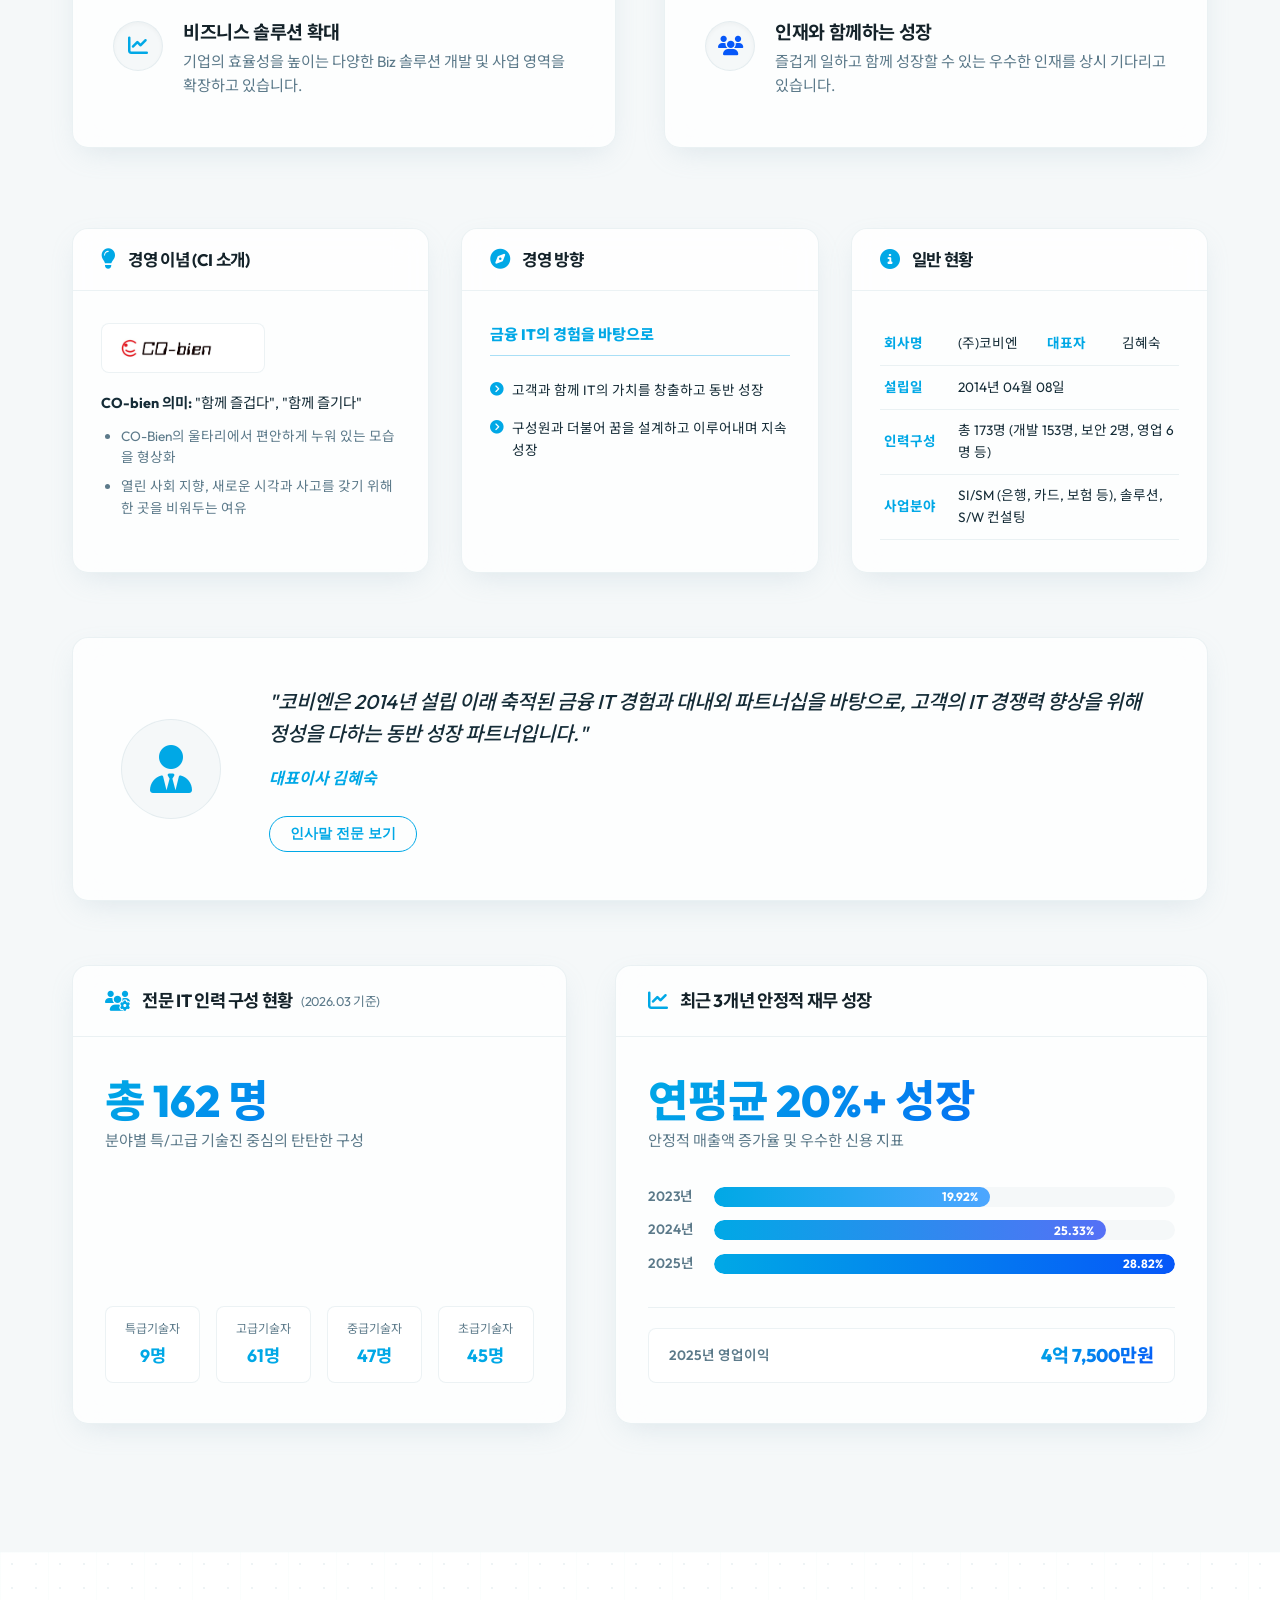
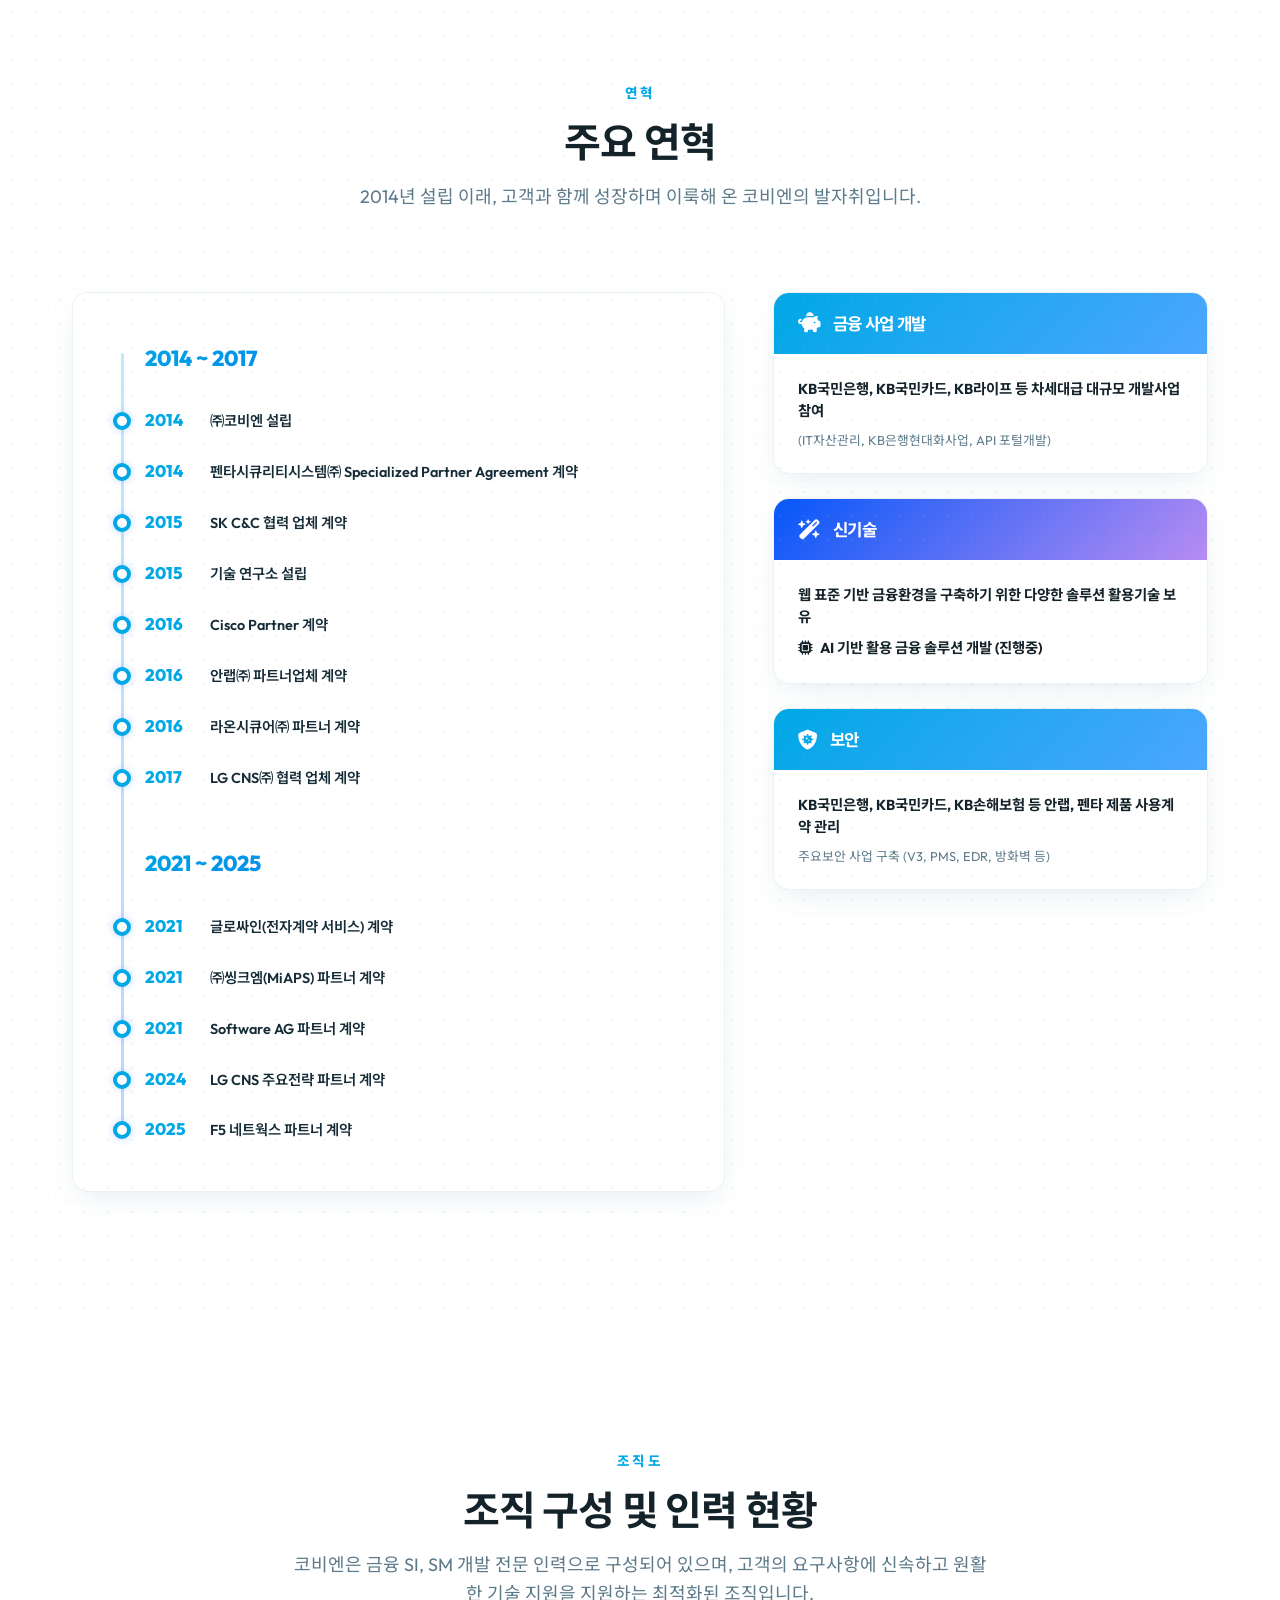
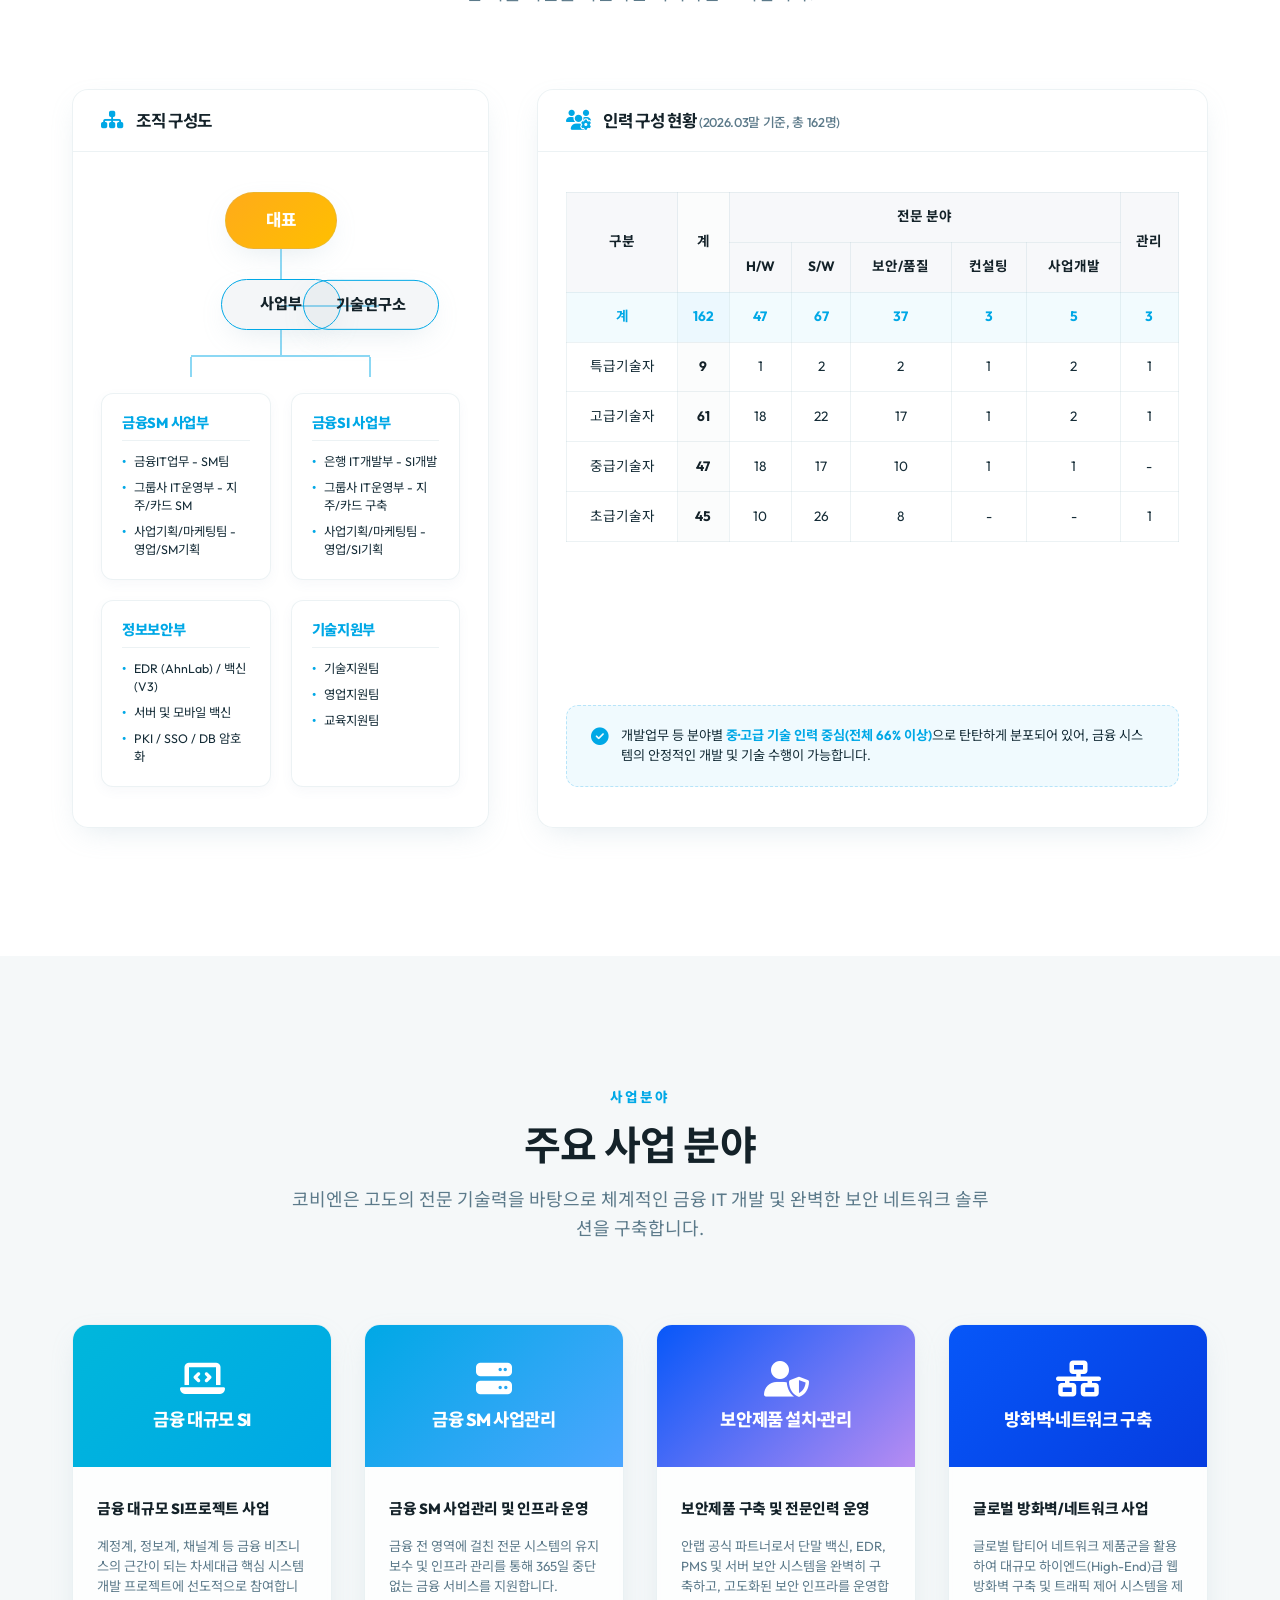
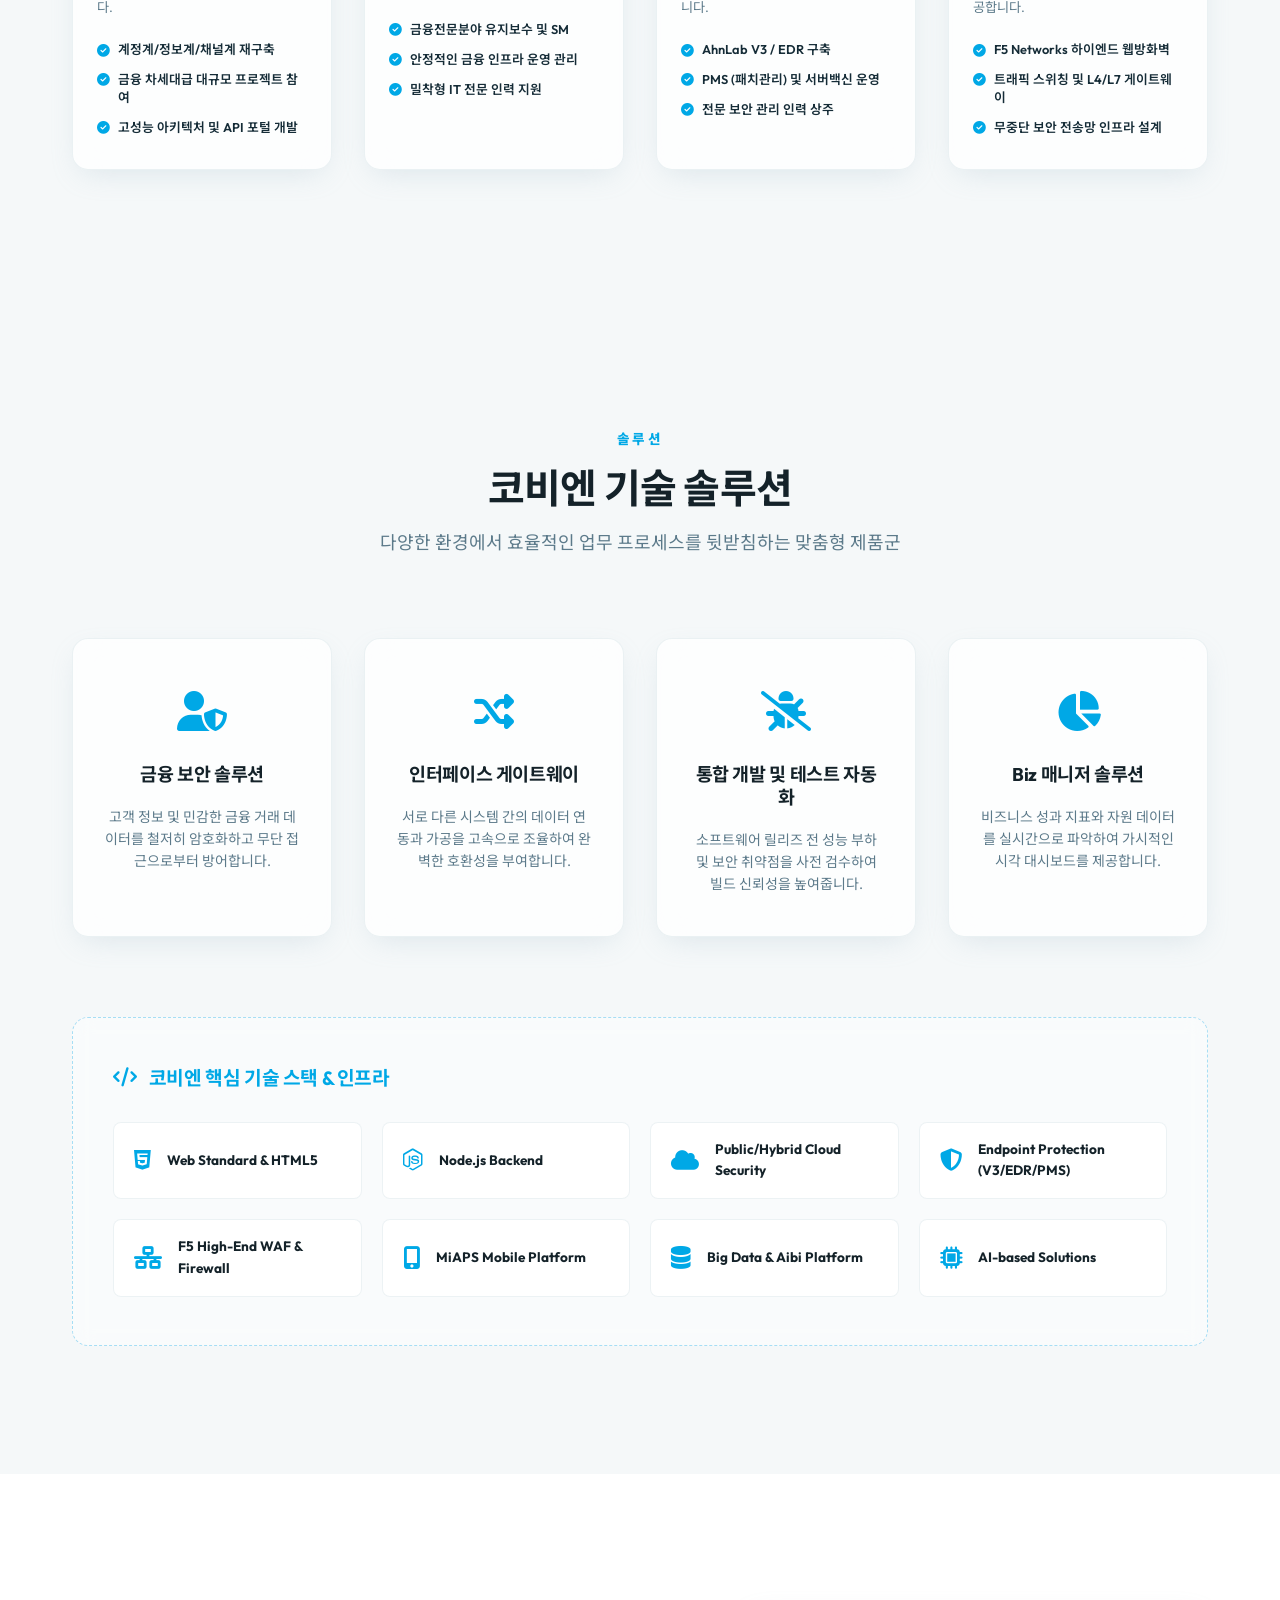
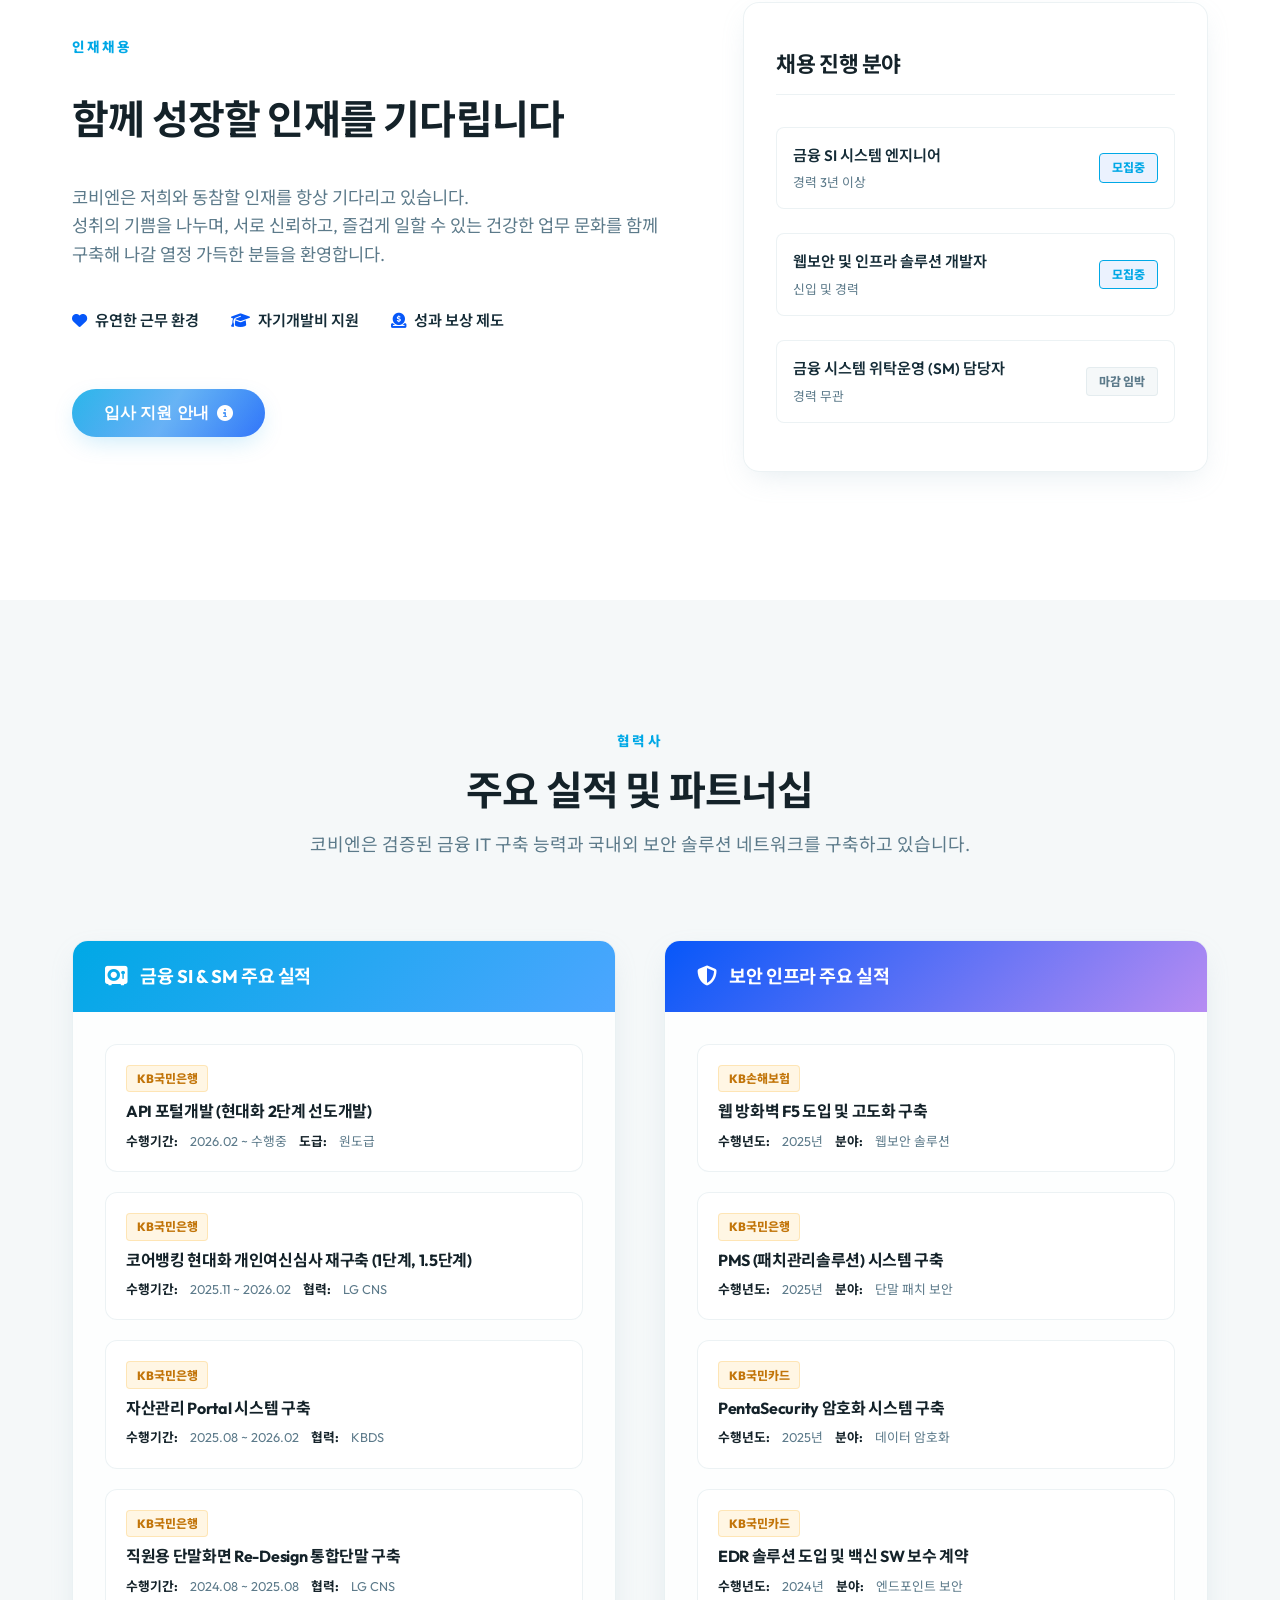
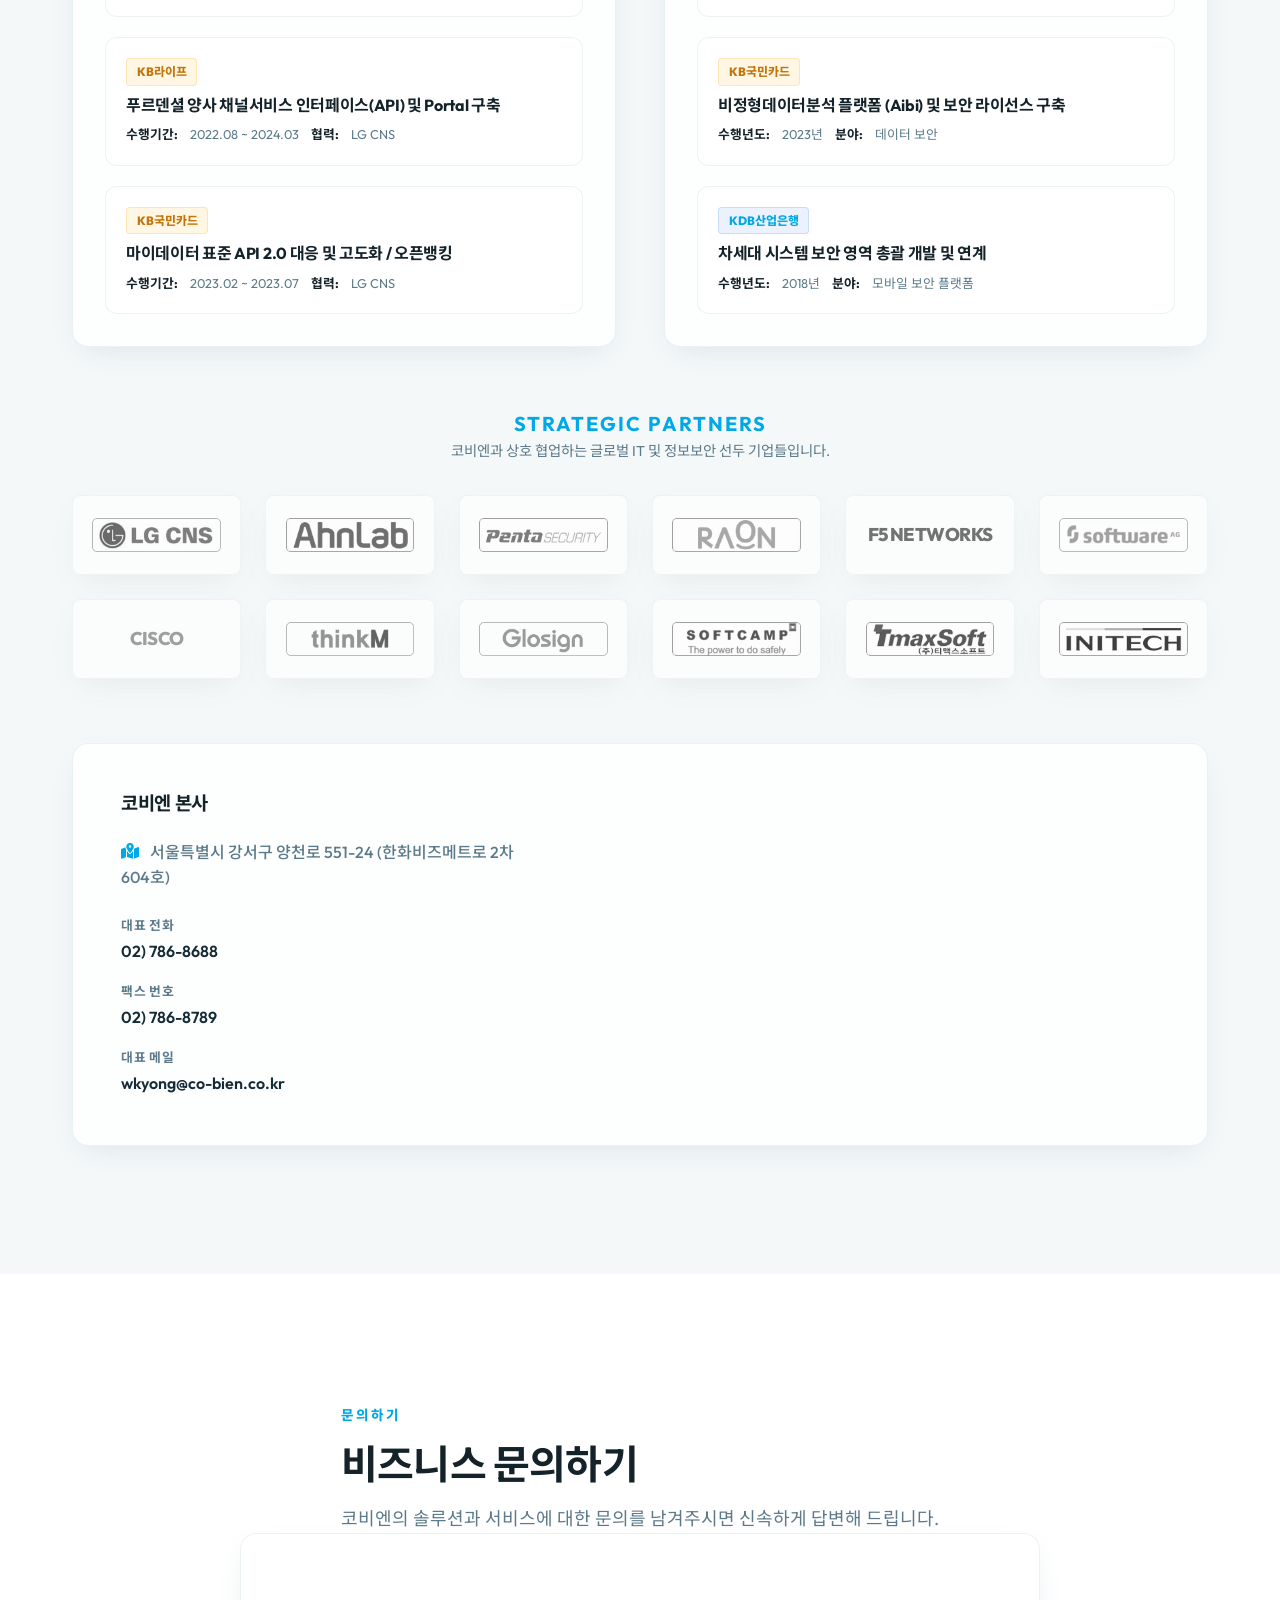
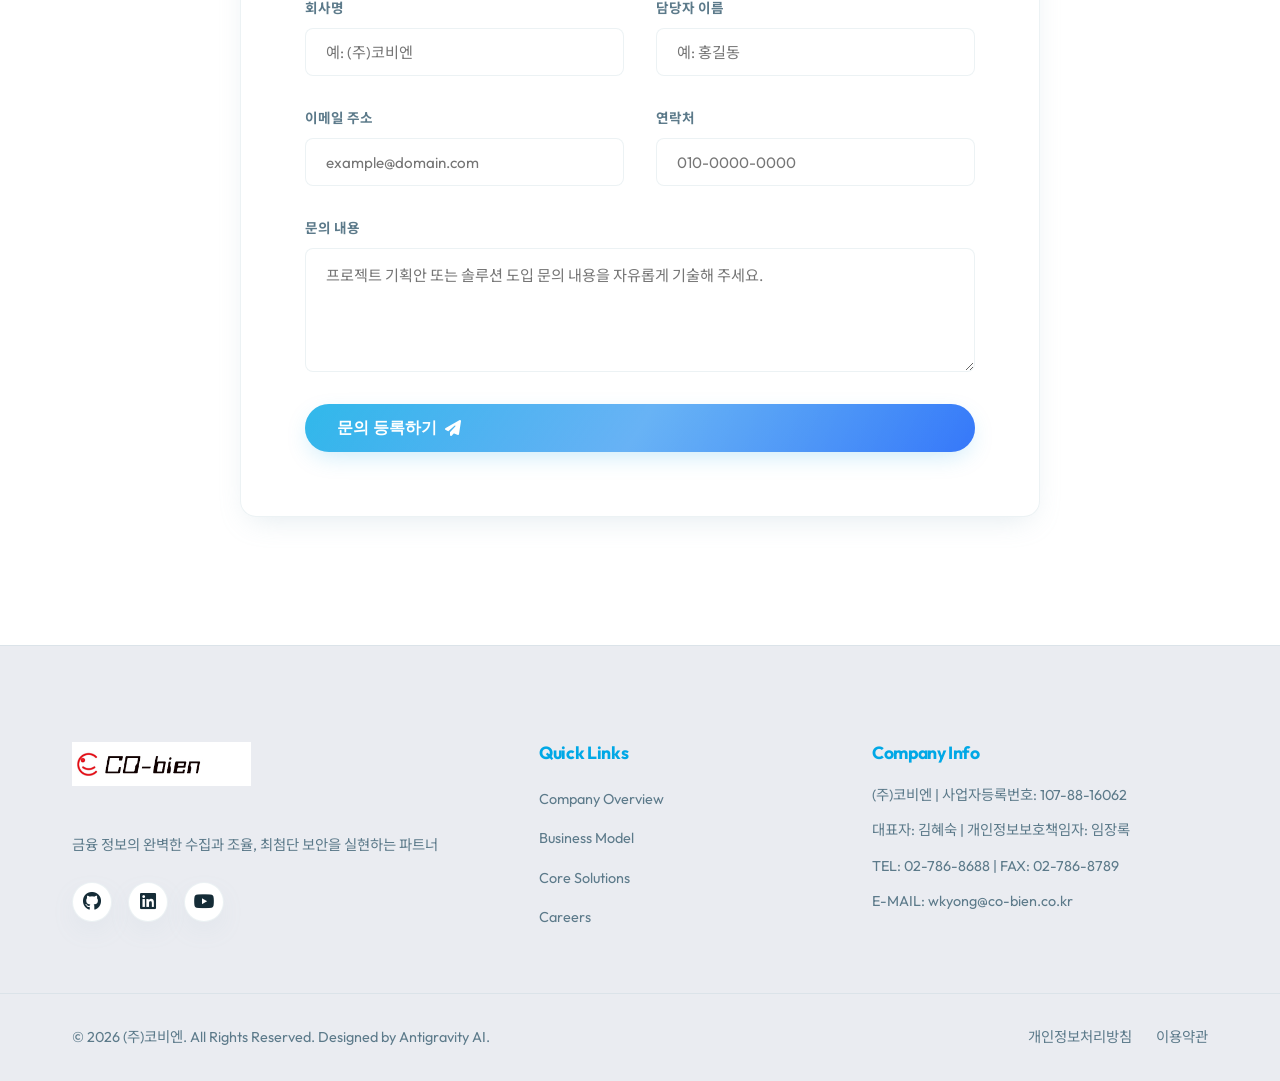
==== commit 463b6248: "Fix organization tree connecting lines in HTML and CSS" ====
--- a/index.html
+++ b/index.html
@@ -546,14 +546,33 @@
               <span class="node-badge">대표</span>
             </div>
 
+            <!-- CEO에서 사업부로 내려가는 수직선 -->
+            <div class="connector-vertical v-1"></div>
+
             <!-- 중간 라인 (기술연구소 & 사업부) -->
-            <div class="org-middle-row">
+            <div class="org-row-middle">
               <div class="org-node node-hq">
                 <span class="node-badge">사업부</span>
               </div>
+              
+              <!-- 수직선에서 기술연구소로 연결되는 수평선 -->
+              <div class="connector-lab-branch"></div>
+              
               <div class="org-node node-lab">
                 <span class="node-badge">기술연구소</span>
               </div>
+            </div>
+
+            <!-- 사업부에서 아래 4대 부서로 내려가는 수직선 -->
+            <div class="connector-vertical v-2"></div>
+
+            <!-- 4대 부서들을 연결하는 수평 탑 바 -->
+            <div class="connector-horizontal-bar"></div>
+
+            <!-- 각 부서 카드로 떨어지는 2개의 수직 드롭 선 -->
+            <div class="connector-drops-row">
+              <div class="connector-drop"></div>
+              <div class="connector-drop"></div>
             </div>
 
             <!-- 하위 4대 부서 (Bottom Grid) -->
--- a/index.css
+++ b/index.css
@@ -2268,7 +2268,7 @@
   display: flex;
   flex-direction: column;
   align-items: center;
-  gap: 2rem;
+  gap: 0;
   position: relative;
   flex-grow: 1;
 }
@@ -2277,6 +2277,7 @@
   position: relative;
   display: inline-flex;
   justify-content: center;
+  z-index: 2;
 }
 
 .org-node .node-badge {
@@ -2296,24 +2297,51 @@
   padding: 0.9rem 2.5rem;
 }
 
-.org-middle-row {
-  display: flex;
-  gap: 4rem;
+/* CONNECTORS AND TREE LINES */
+.connector-vertical {
+  width: 2px;
+  background-color: var(--primary);
+  opacity: 0.45;
+  z-index: 1;
+}
+
+.connector-vertical.v-1 {
+  height: 30px;
+}
+
+.connector-vertical.v-2 {
+  height: 25px;
+}
+
+.org-row-middle {
   position: relative;
+  display: flex;
+  justify-content: center;
   width: 100%;
-  justify-content: center;
-}
-
-.org-middle-row::before {
-  content: '';
+  margin: 0;
+  z-index: 2;
+}
+
+.node-hq {
+  /* centered */
+}
+
+.node-lab {
   position: absolute;
-  top: -1.25rem;
+  right: 6%;
+  top: 50%;
+  transform: translateY(-50%);
+}
+
+.connector-lab-branch {
+  position: absolute;
+  top: 50%;
   left: 50%;
-  transform: translateX(-50%);
-  width: 2px;
-  height: 1.25rem;
-  background: var(--primary);
-  opacity: 0.3;
+  right: calc(6% + 60px); /* connects center vertical line to lab badge */
+  height: 2px;
+  background-color: var(--primary);
+  opacity: 0.45;
+  z-index: 1;
 }
 
 .node-hq .node-badge, .node-lab .node-badge {
@@ -2322,6 +2350,39 @@
   border-color: var(--primary);
   border-width: 1.5px;
   min-width: 120px;
+}
+
+.connector-horizontal-bar {
+  width: 50%;
+  height: 2px;
+  background-color: var(--primary);
+  opacity: 0.45;
+  z-index: 1;
+}
+
+.connector-drops-row {
+  display: grid;
+  grid-template-columns: repeat(2, 1fr);
+  width: 100%;
+  height: 20px;
+  z-index: 1;
+}
+
+.connector-drop {
+  position: relative;
+  height: 100%;
+}
+
+.connector-drop::after {
+  content: '';
+  position: absolute;
+  top: 0;
+  left: 50%;
+  width: 2px;
+  height: 100%;
+  background-color: var(--primary);
+  opacity: 0.45;
+  transform: translateX(-50%);
 }
 
 .org-bottom-grid {
@@ -2464,11 +2525,33 @@
   }
 }
 
-@media (max-width: 576px) {
+@media (max-width: 768px) {
+  .connector-vertical,
+  .connector-lab-branch,
+  .connector-horizontal-bar,
+  .connector-drops-row {
+    display: none !important;
+  }
+  
+  .org-tree {
+    gap: 1.5rem;
+  }
+  
+  .org-row-middle {
+    flex-direction: column;
+    align-items: center;
+    gap: 1.5rem;
+  }
+  
+  .node-lab {
+    position: relative;
+    right: auto;
+    top: auto;
+    transform: none;
+  }
+  
   .org-bottom-grid {
     grid-template-columns: 1fr;
-  }
-  .org-middle-row {
-    gap: 2rem;
-  }
-}
+    gap: 1.25rem;
+  }
+}
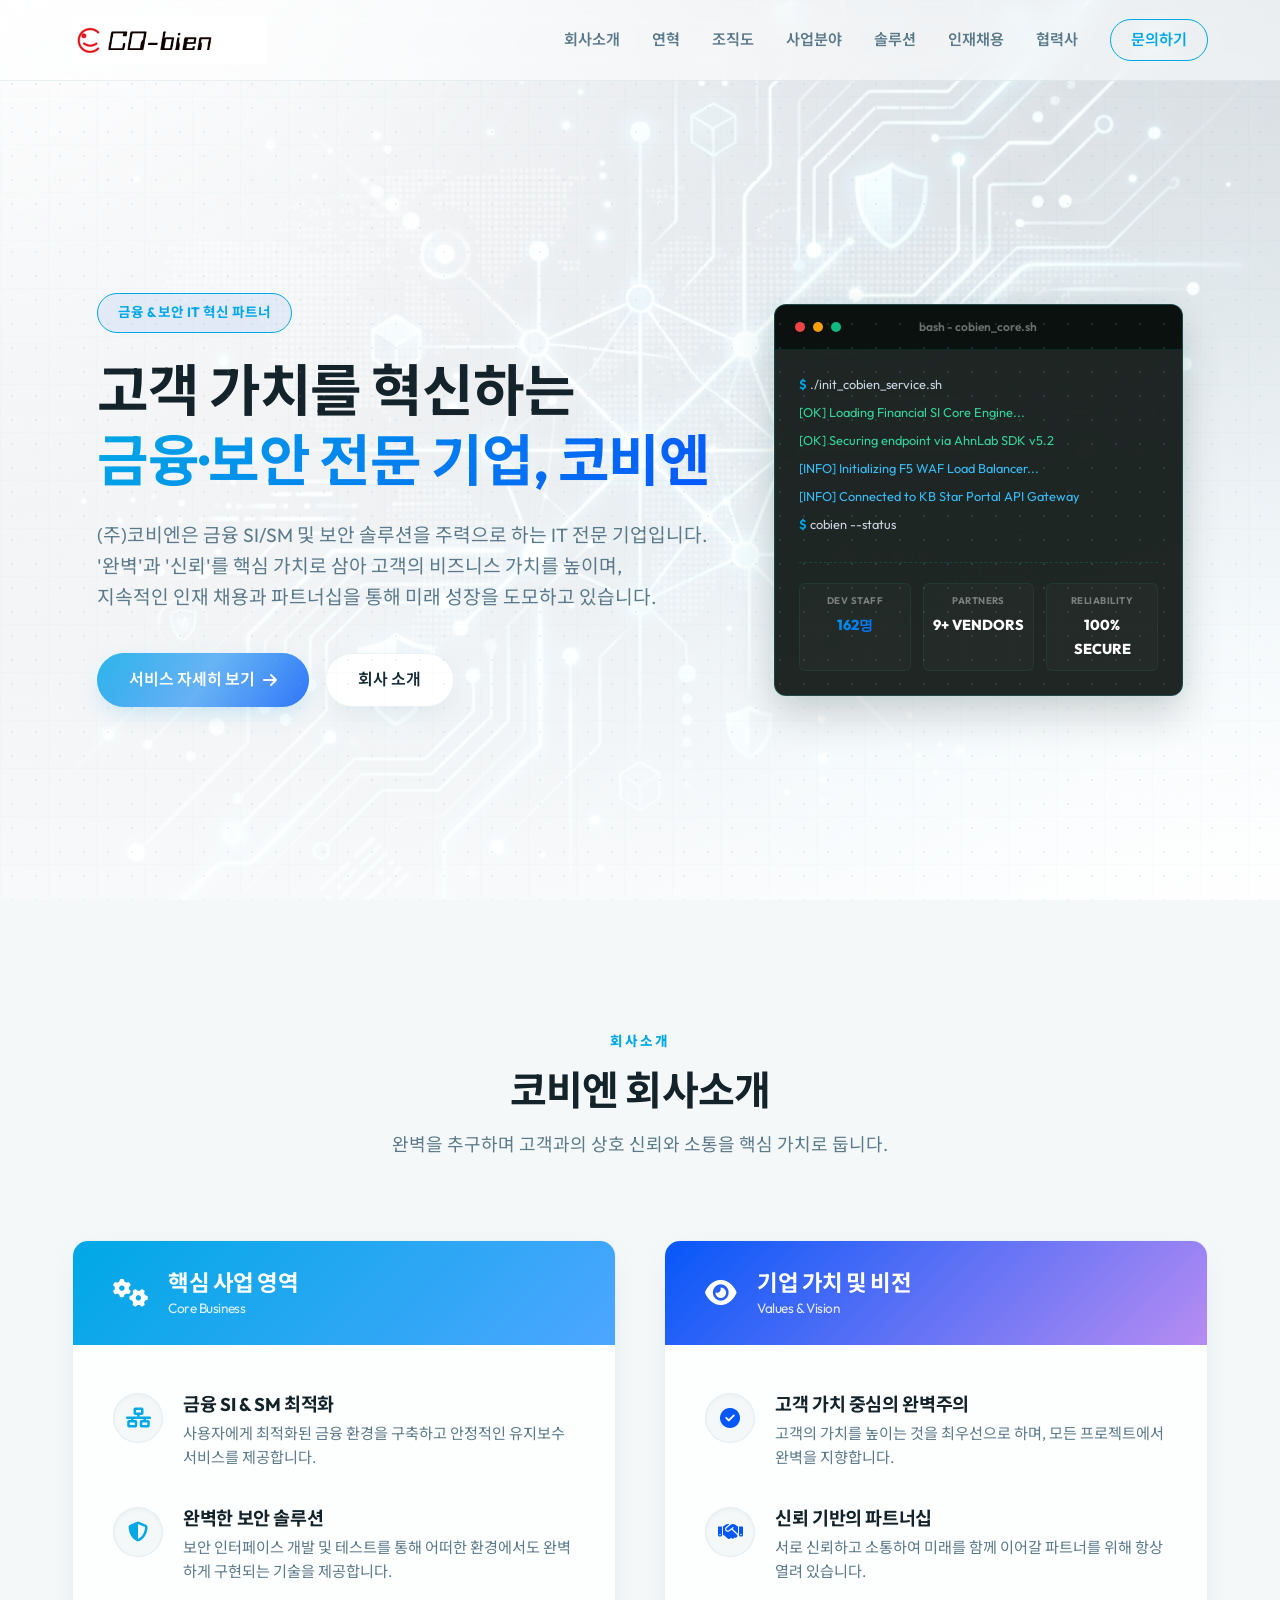
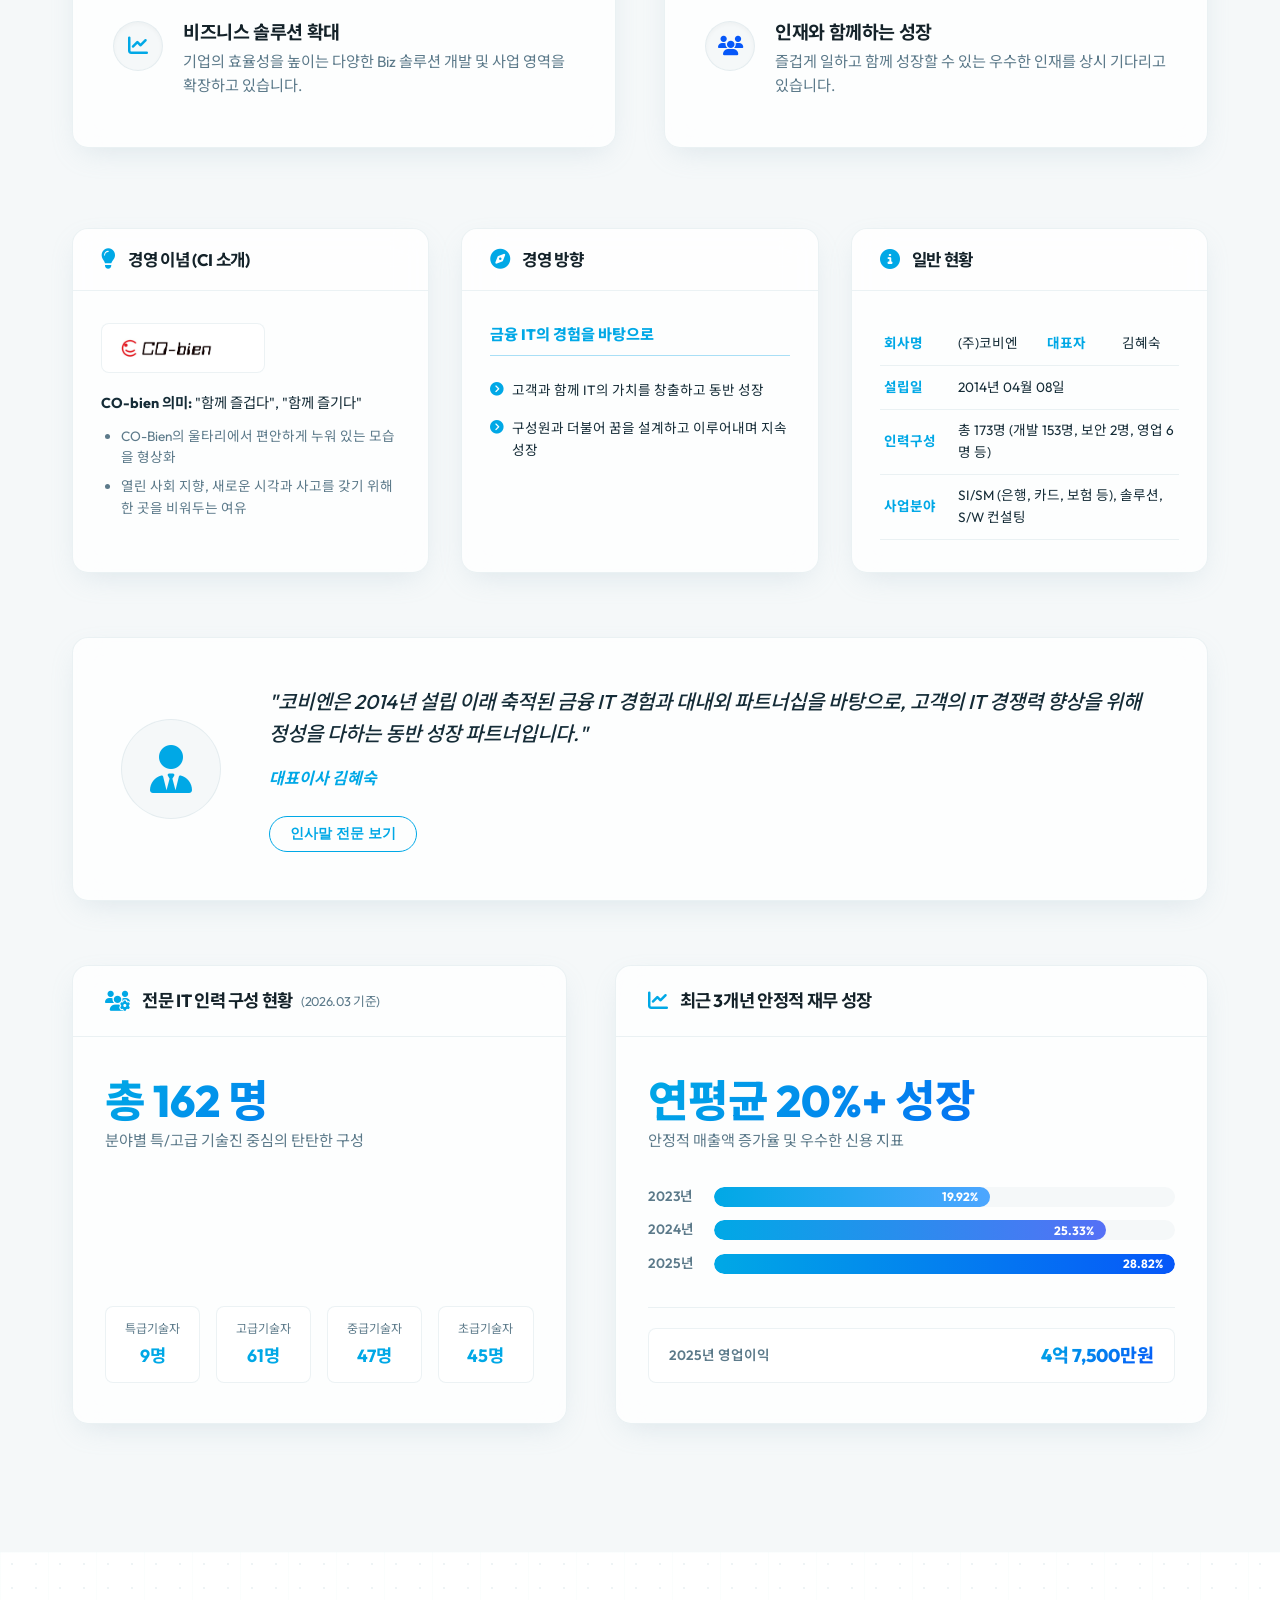
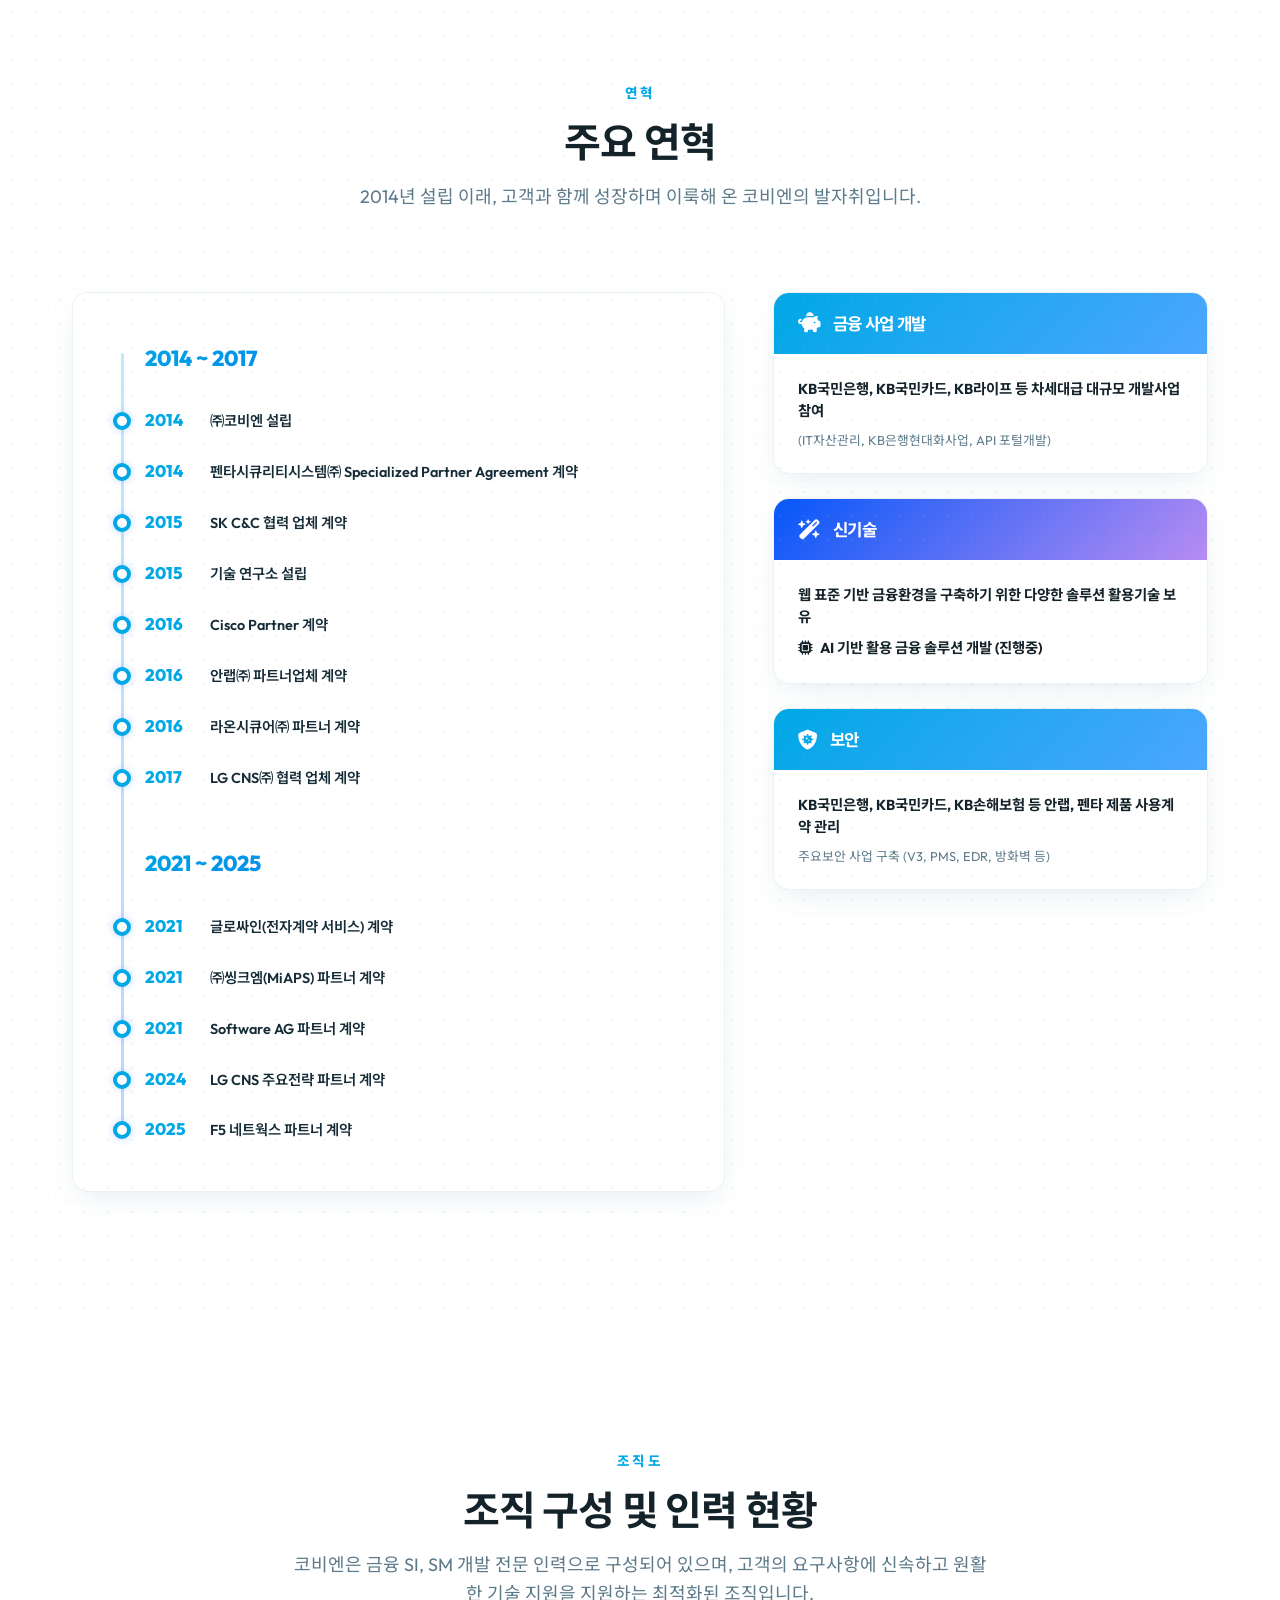
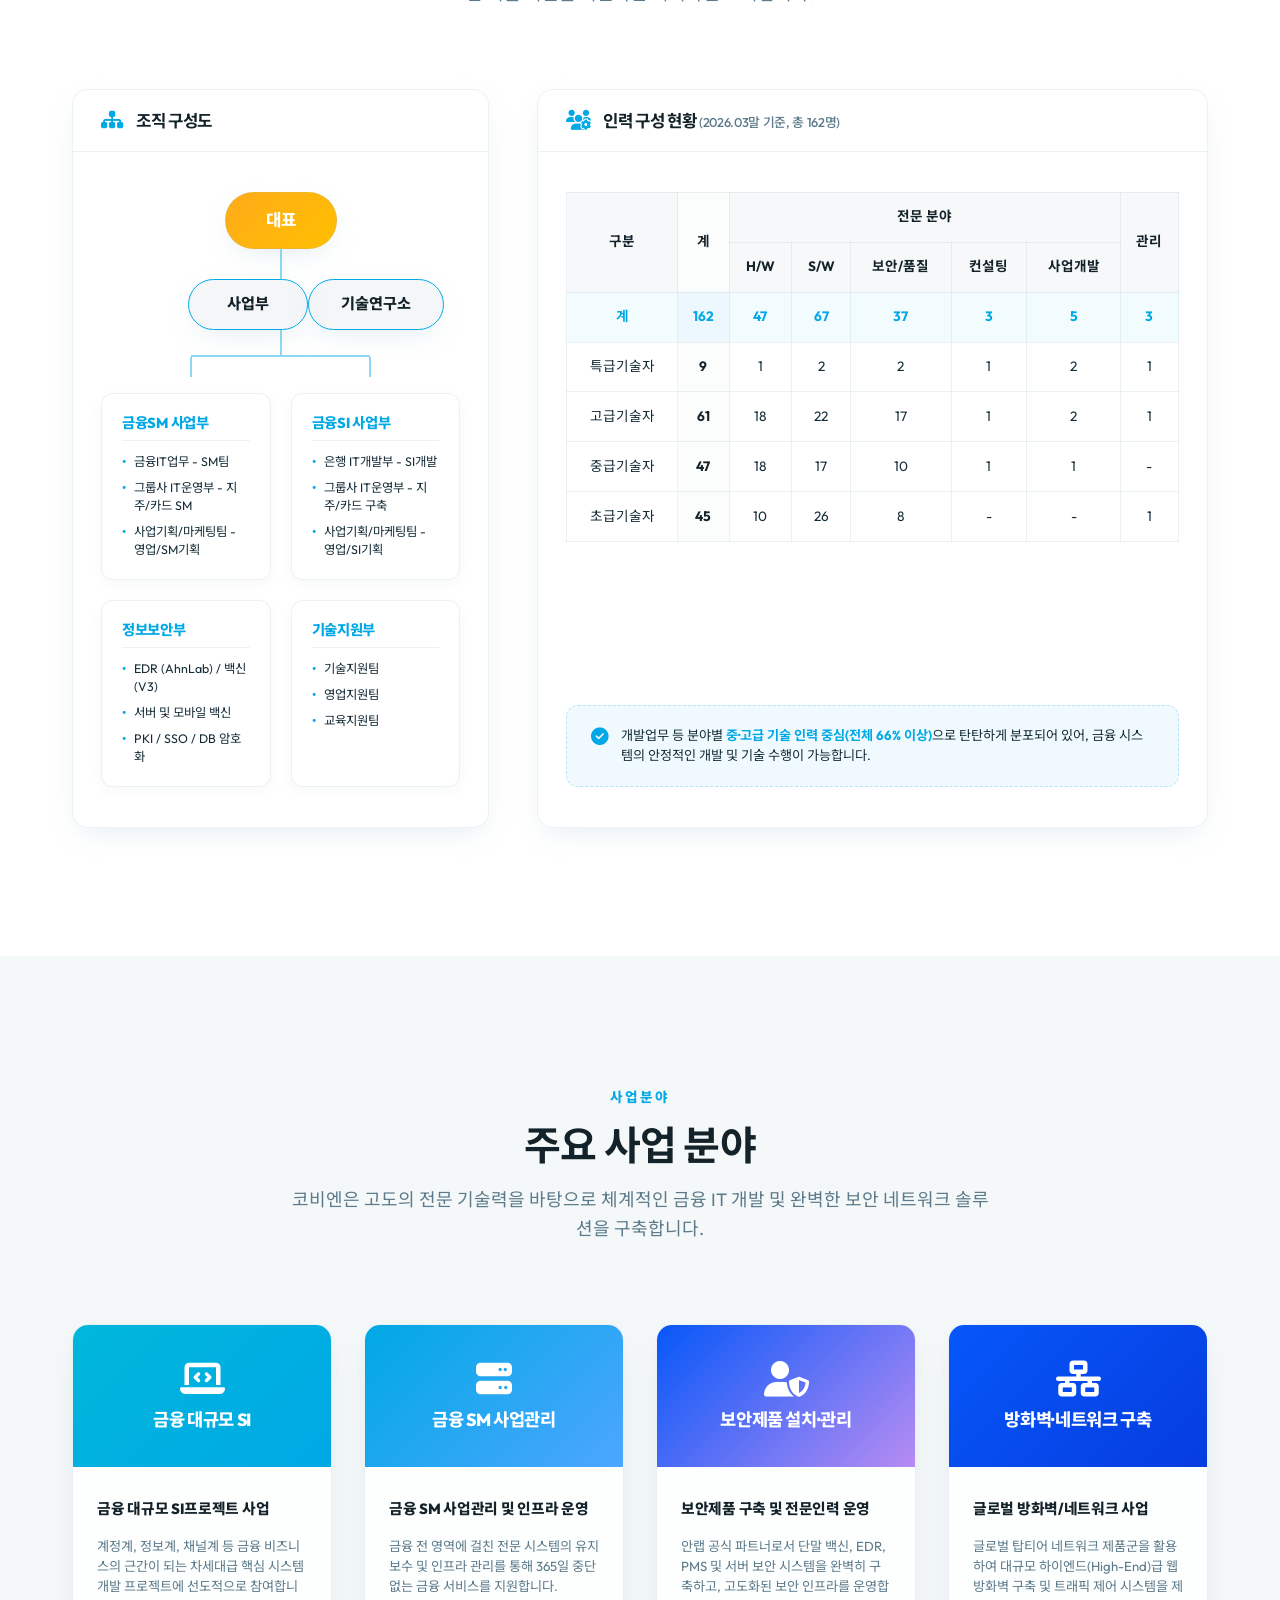
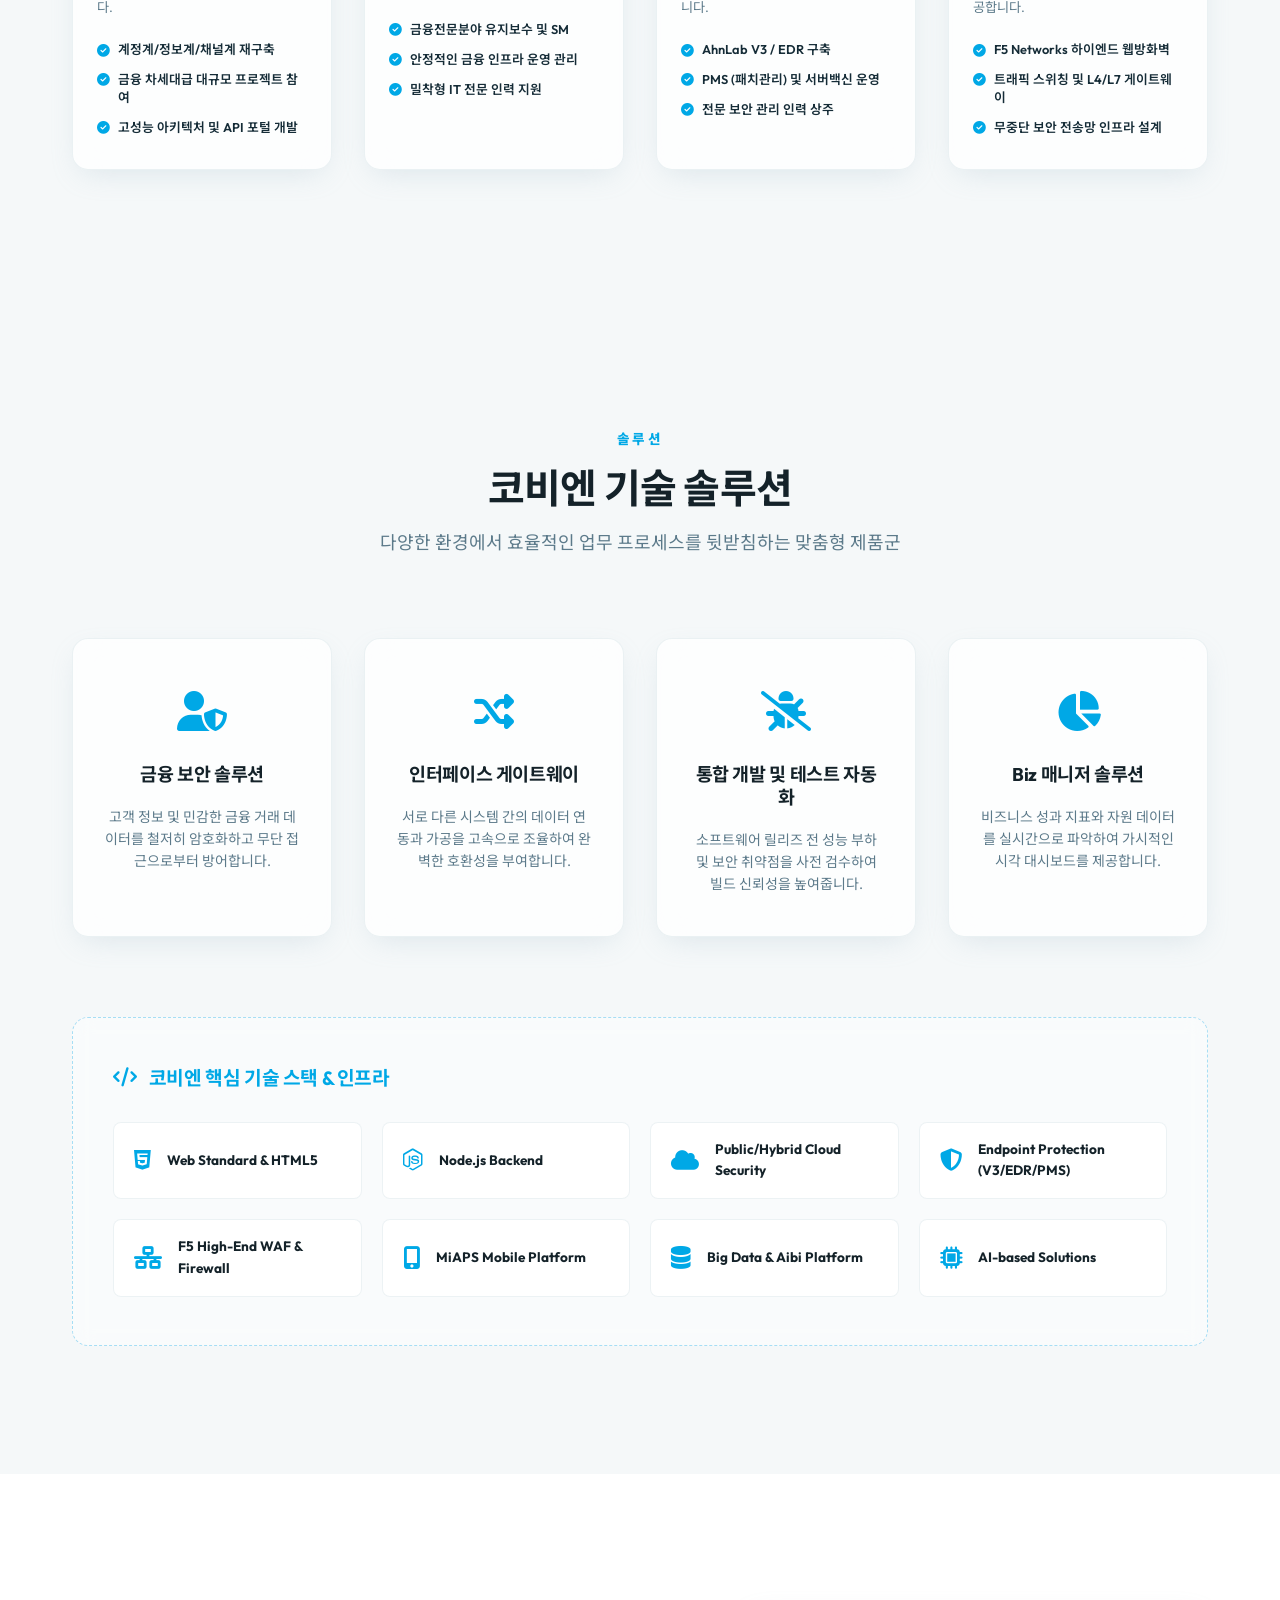
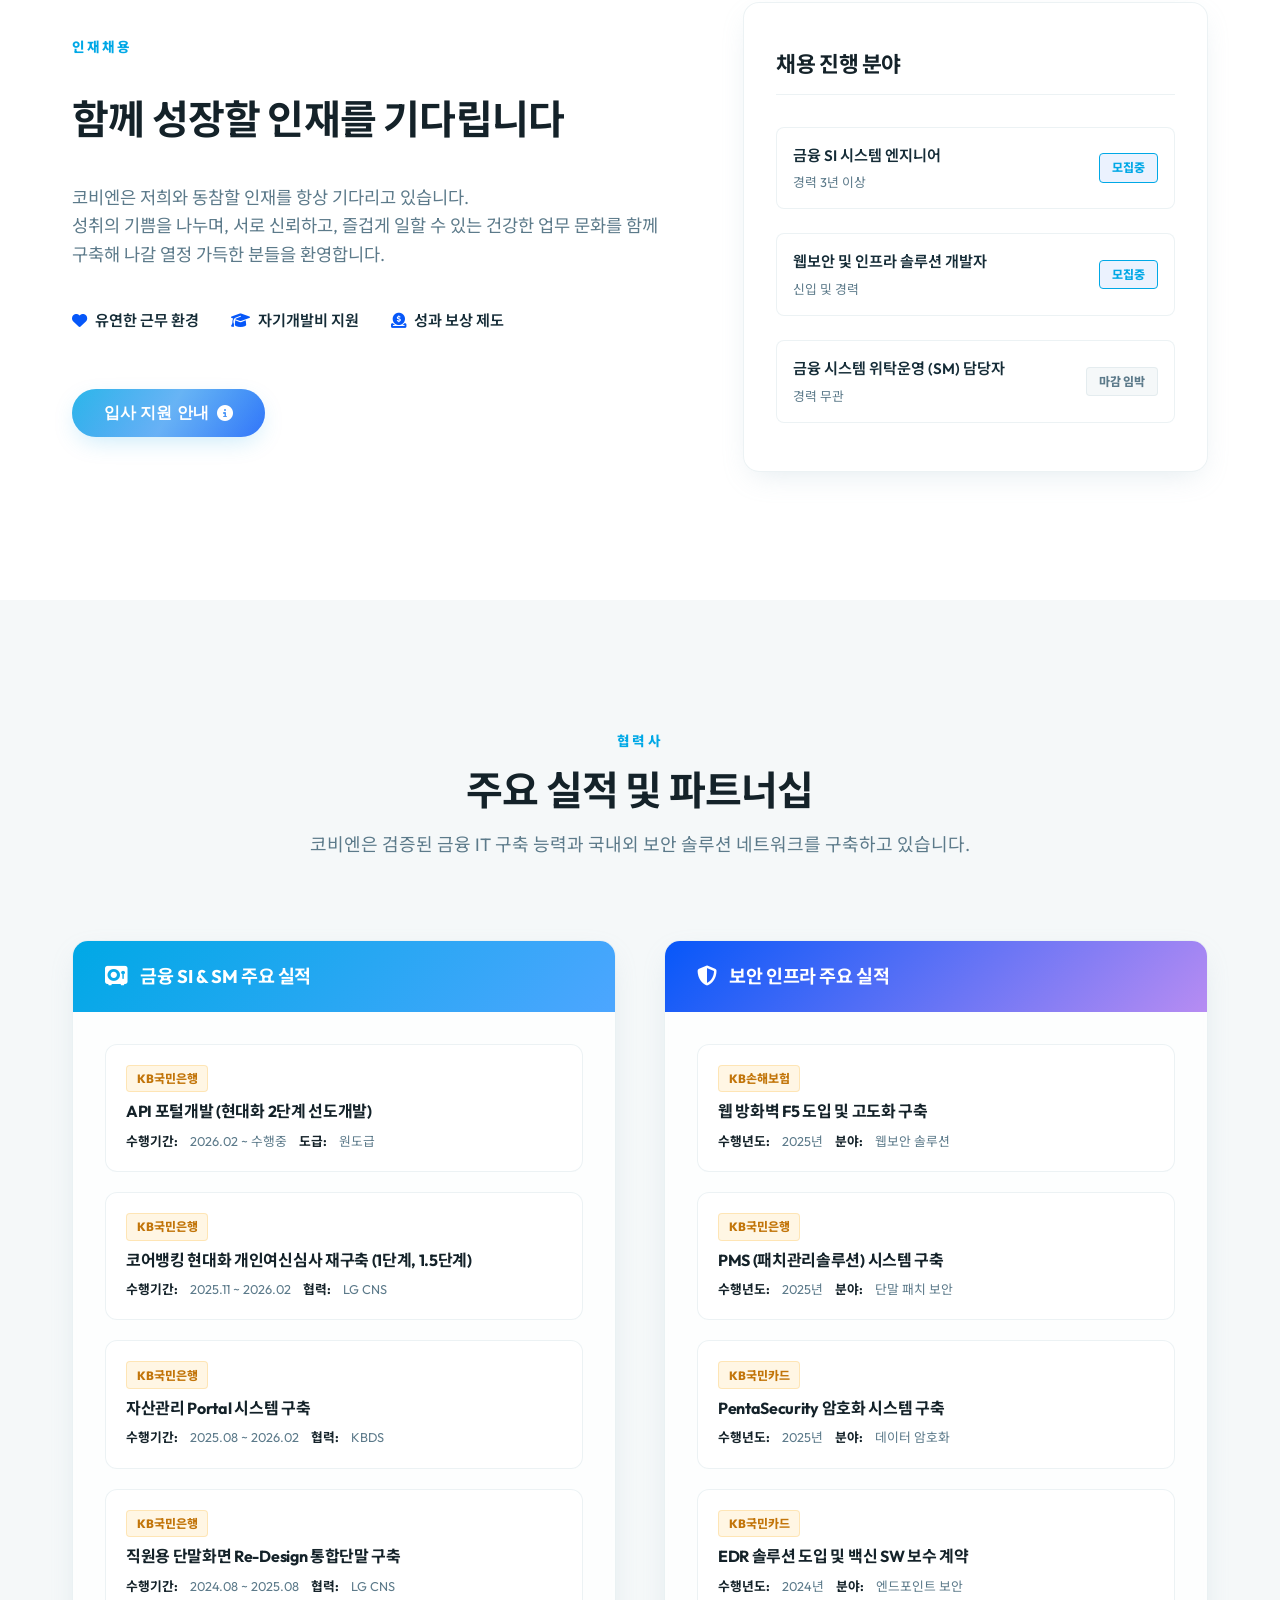
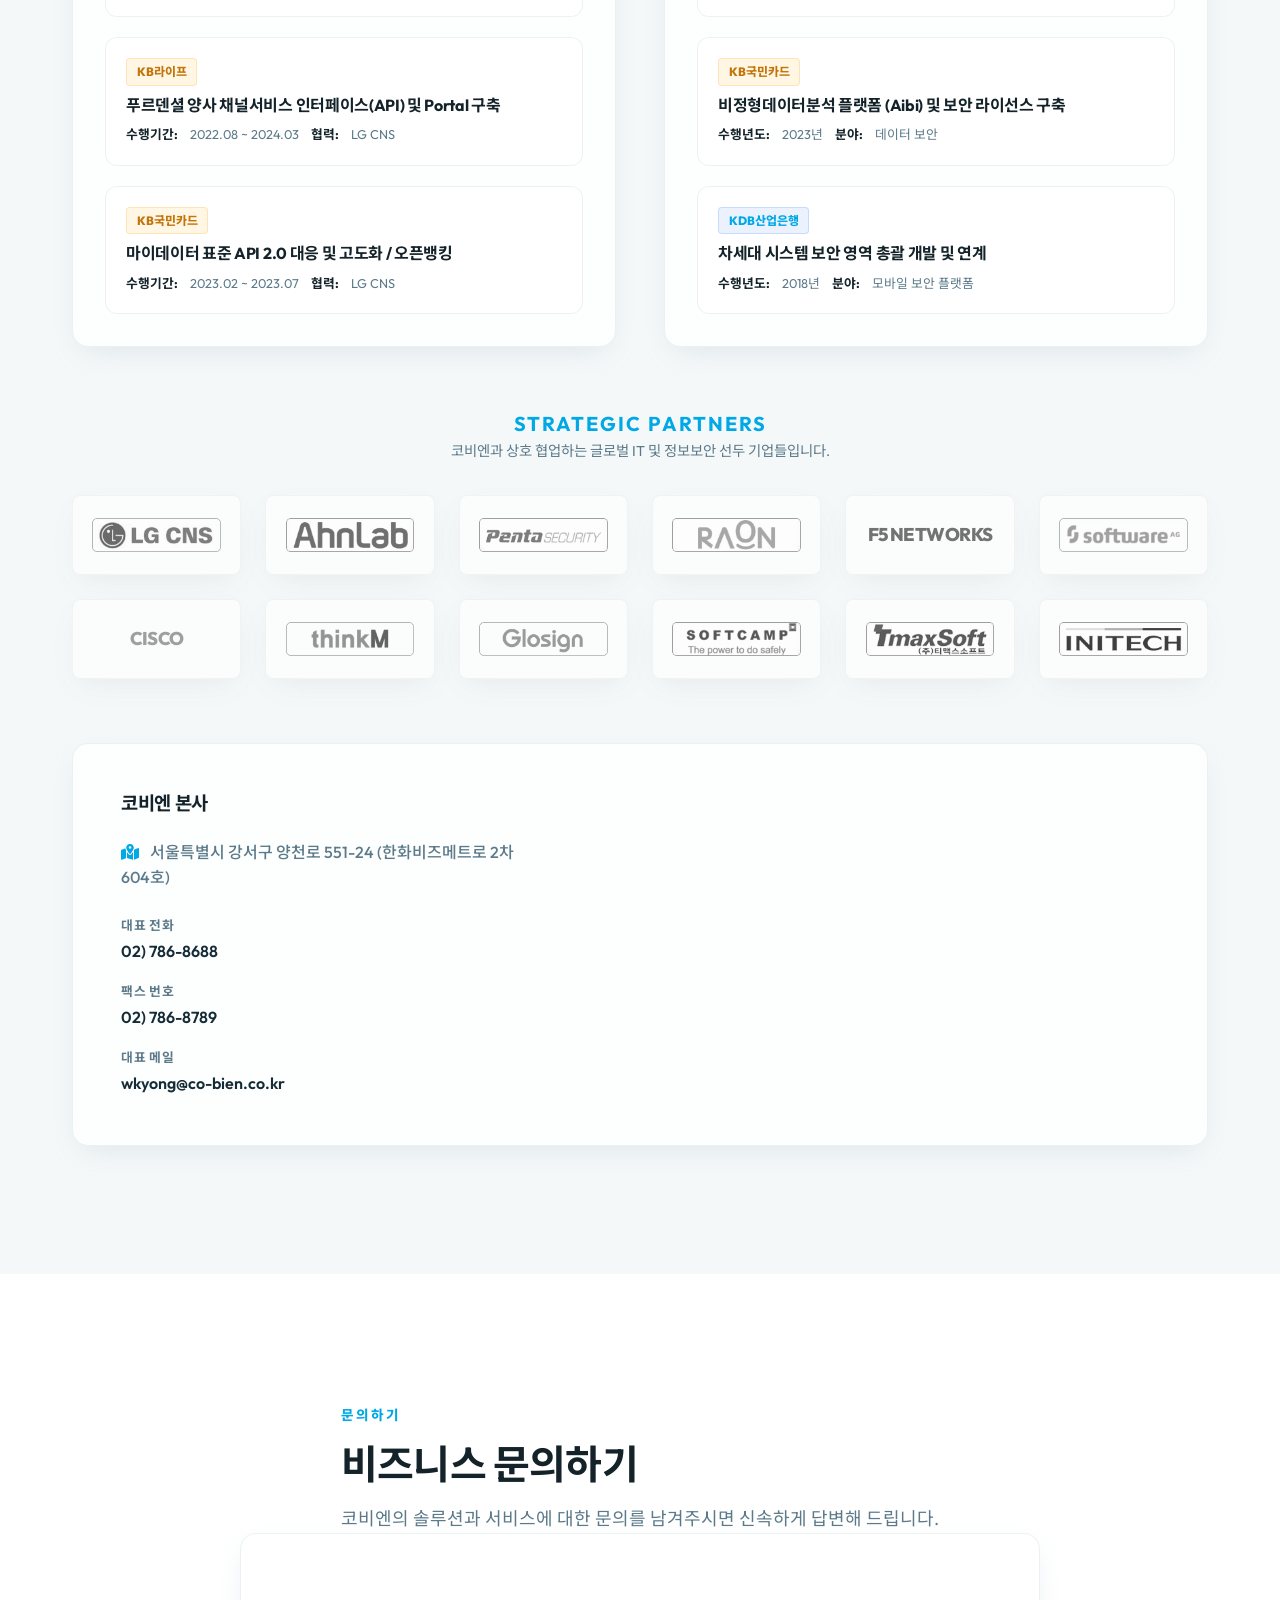
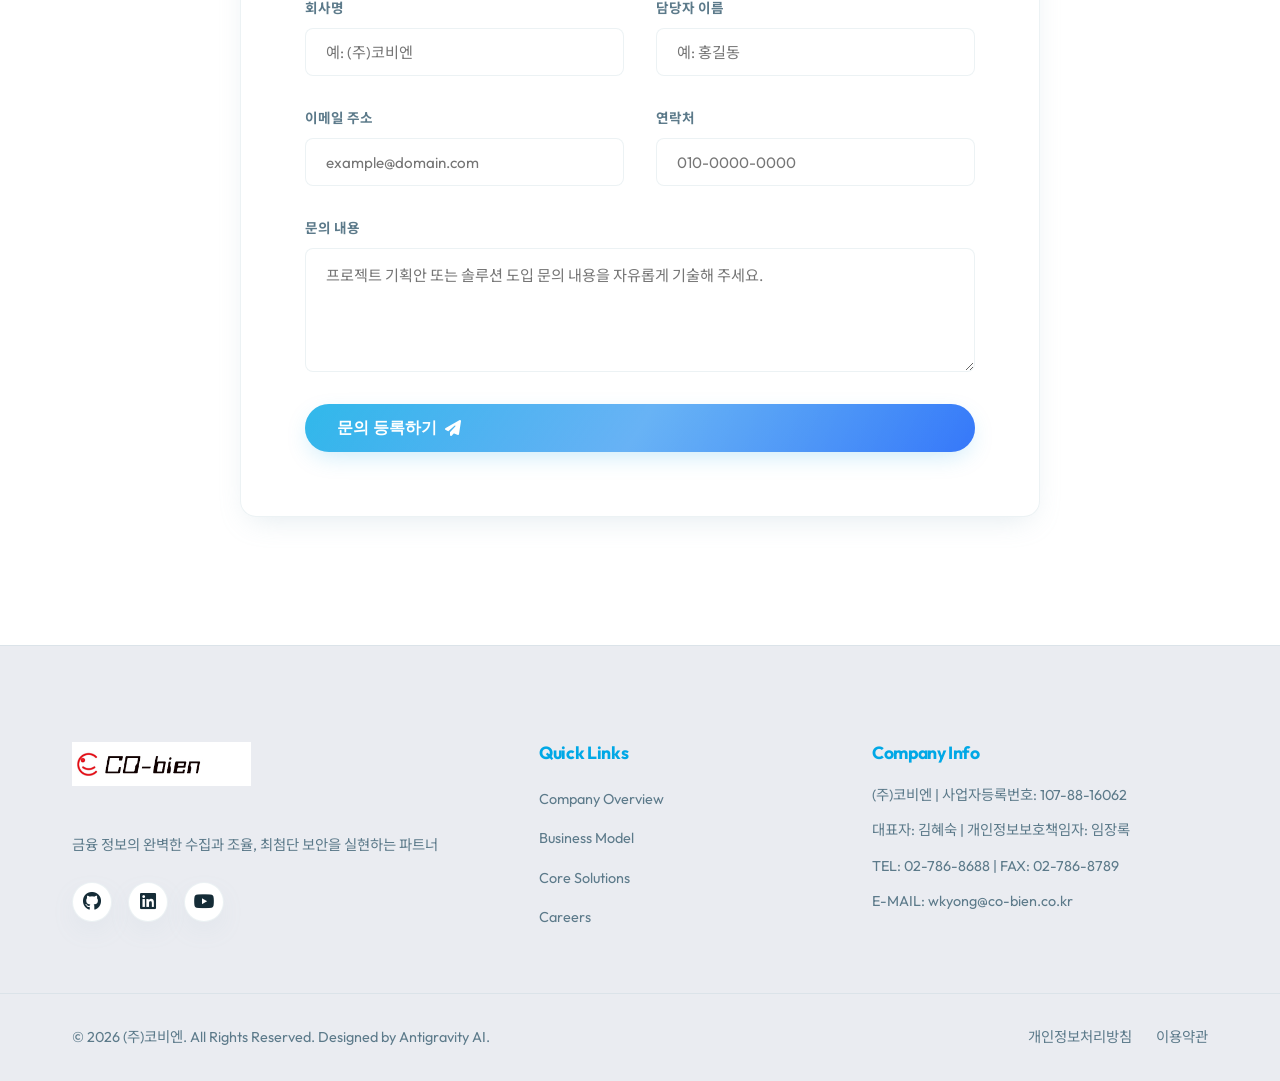
==== commit 32cac03a: "Fix overlap in middle row of organization chart by using grid layout with flex-grow connector" ====
--- a/index.html
+++ b/index.html
@@ -551,15 +551,20 @@
 
             <!-- 중간 라인 (기술연구소 & 사업부) -->
             <div class="org-row-middle">
+              <!-- 왼쪽 플레이스홀더 (사업부 센터 정렬용) -->
+              <div class="org-middle-placeholder"></div>
+              
               <div class="org-node node-hq">
                 <span class="node-badge">사업부</span>
               </div>
               
-              <!-- 수직선에서 기술연구소로 연결되는 수평선 -->
-              <div class="connector-lab-branch"></div>
-              
-              <div class="org-node node-lab">
-                <span class="node-badge">기술연구소</span>
+              <div class="node-lab-container">
+                <!-- 수직선에서 기술연구소로 연결되는 수평선 -->
+                <div class="connector-lab-branch"></div>
+                
+                <div class="org-node node-lab">
+                  <span class="node-badge">기술연구소</span>
+                </div>
               </div>
             </div>
 
--- a/index.css
+++ b/index.css
@@ -2315,33 +2315,40 @@
 
 .org-row-middle {
   position: relative;
-  display: flex;
-  justify-content: center;
+  display: grid;
+  grid-template-columns: 1fr auto 1fr;
+  align-items: center;
   width: 100%;
   margin: 0;
   z-index: 2;
 }
 
+.org-middle-placeholder {
+  width: 100%;
+}
+
 .node-hq {
-  /* centered */
-}
-
-.node-lab {
-  position: absolute;
-  right: 6%;
-  top: 50%;
-  transform: translateY(-50%);
+  /* Centered */
+}
+
+.node-lab-container {
+  display: flex;
+  align-items: center;
+  width: 100%;
+  padding-right: 2rem;
+  box-sizing: border-box;
 }
 
 .connector-lab-branch {
-  position: absolute;
-  top: 50%;
-  left: 50%;
-  right: calc(6% + 60px); /* connects center vertical line to lab badge */
+  flex-grow: 1;
   height: 2px;
   background-color: var(--primary);
   opacity: 0.45;
   z-index: 1;
+}
+
+.node-lab {
+  flex-shrink: 0;
 }
 
 .node-hq .node-badge, .node-lab .node-badge {
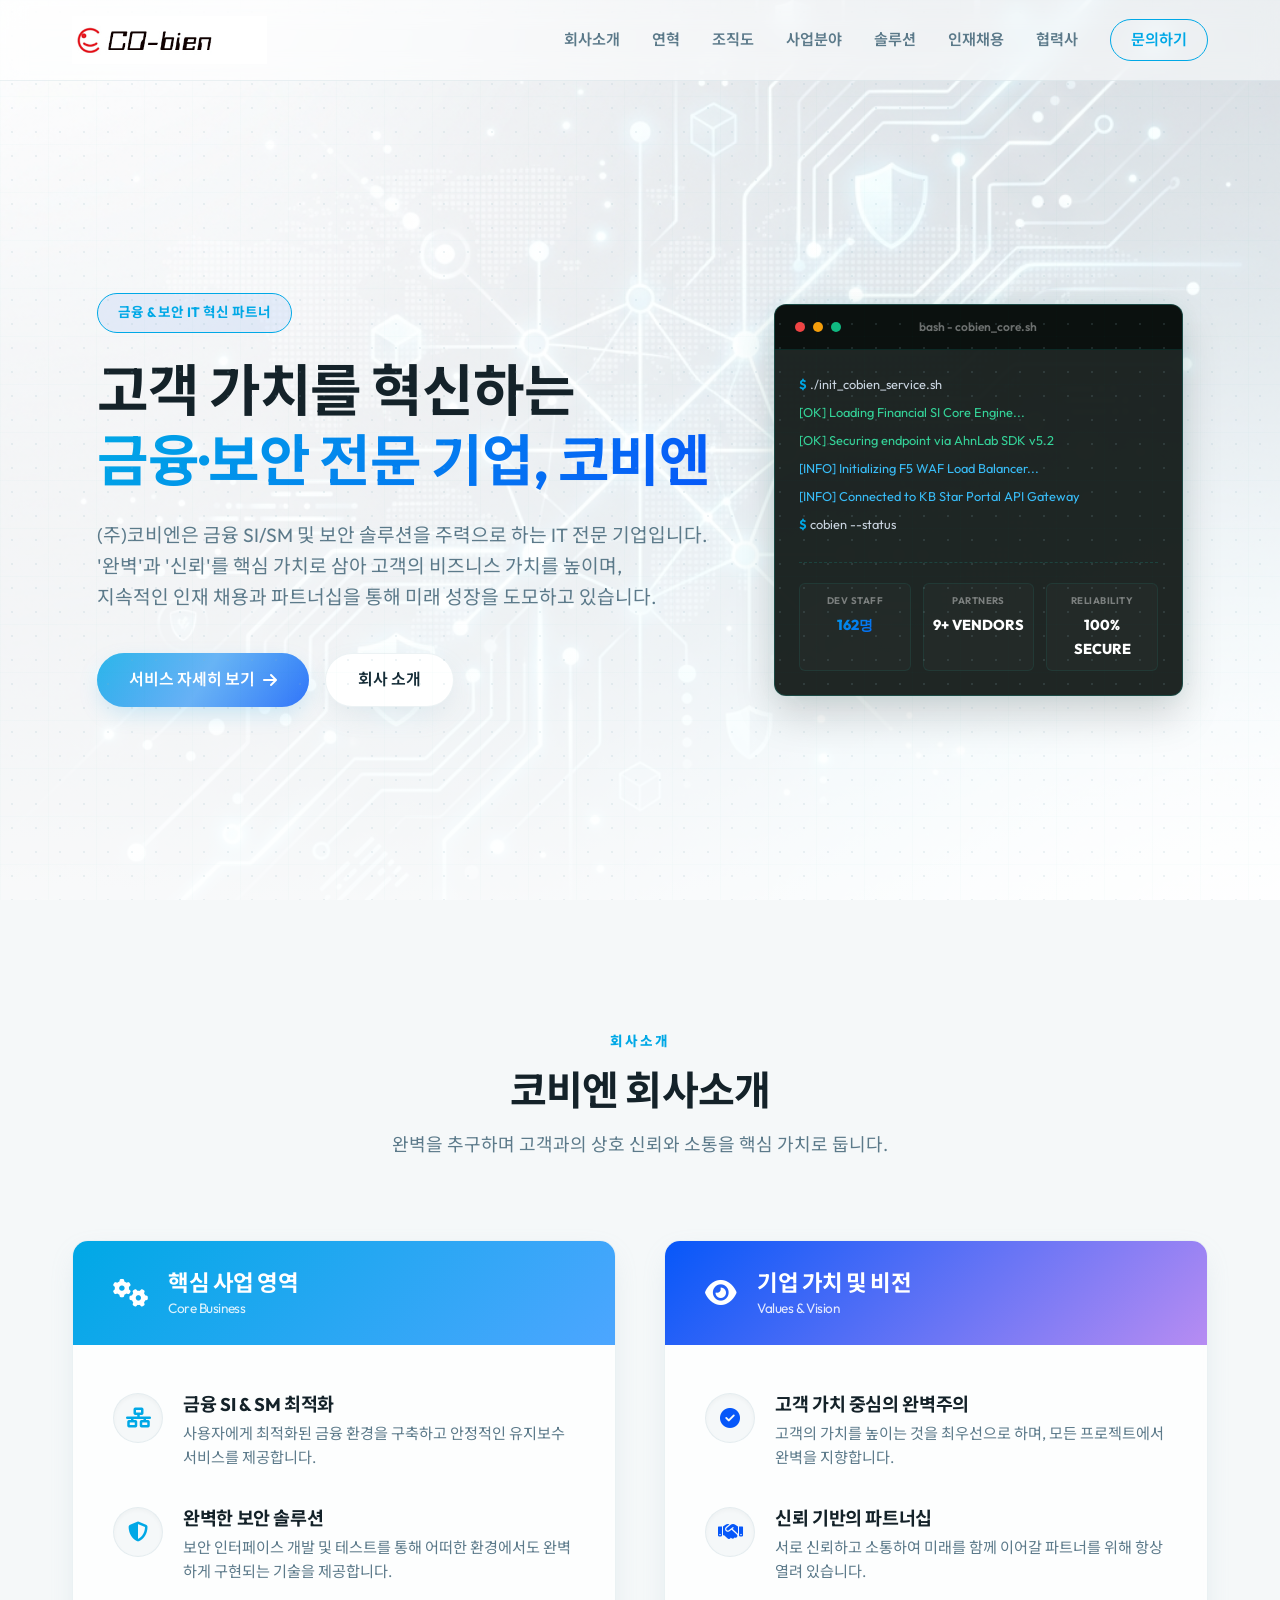
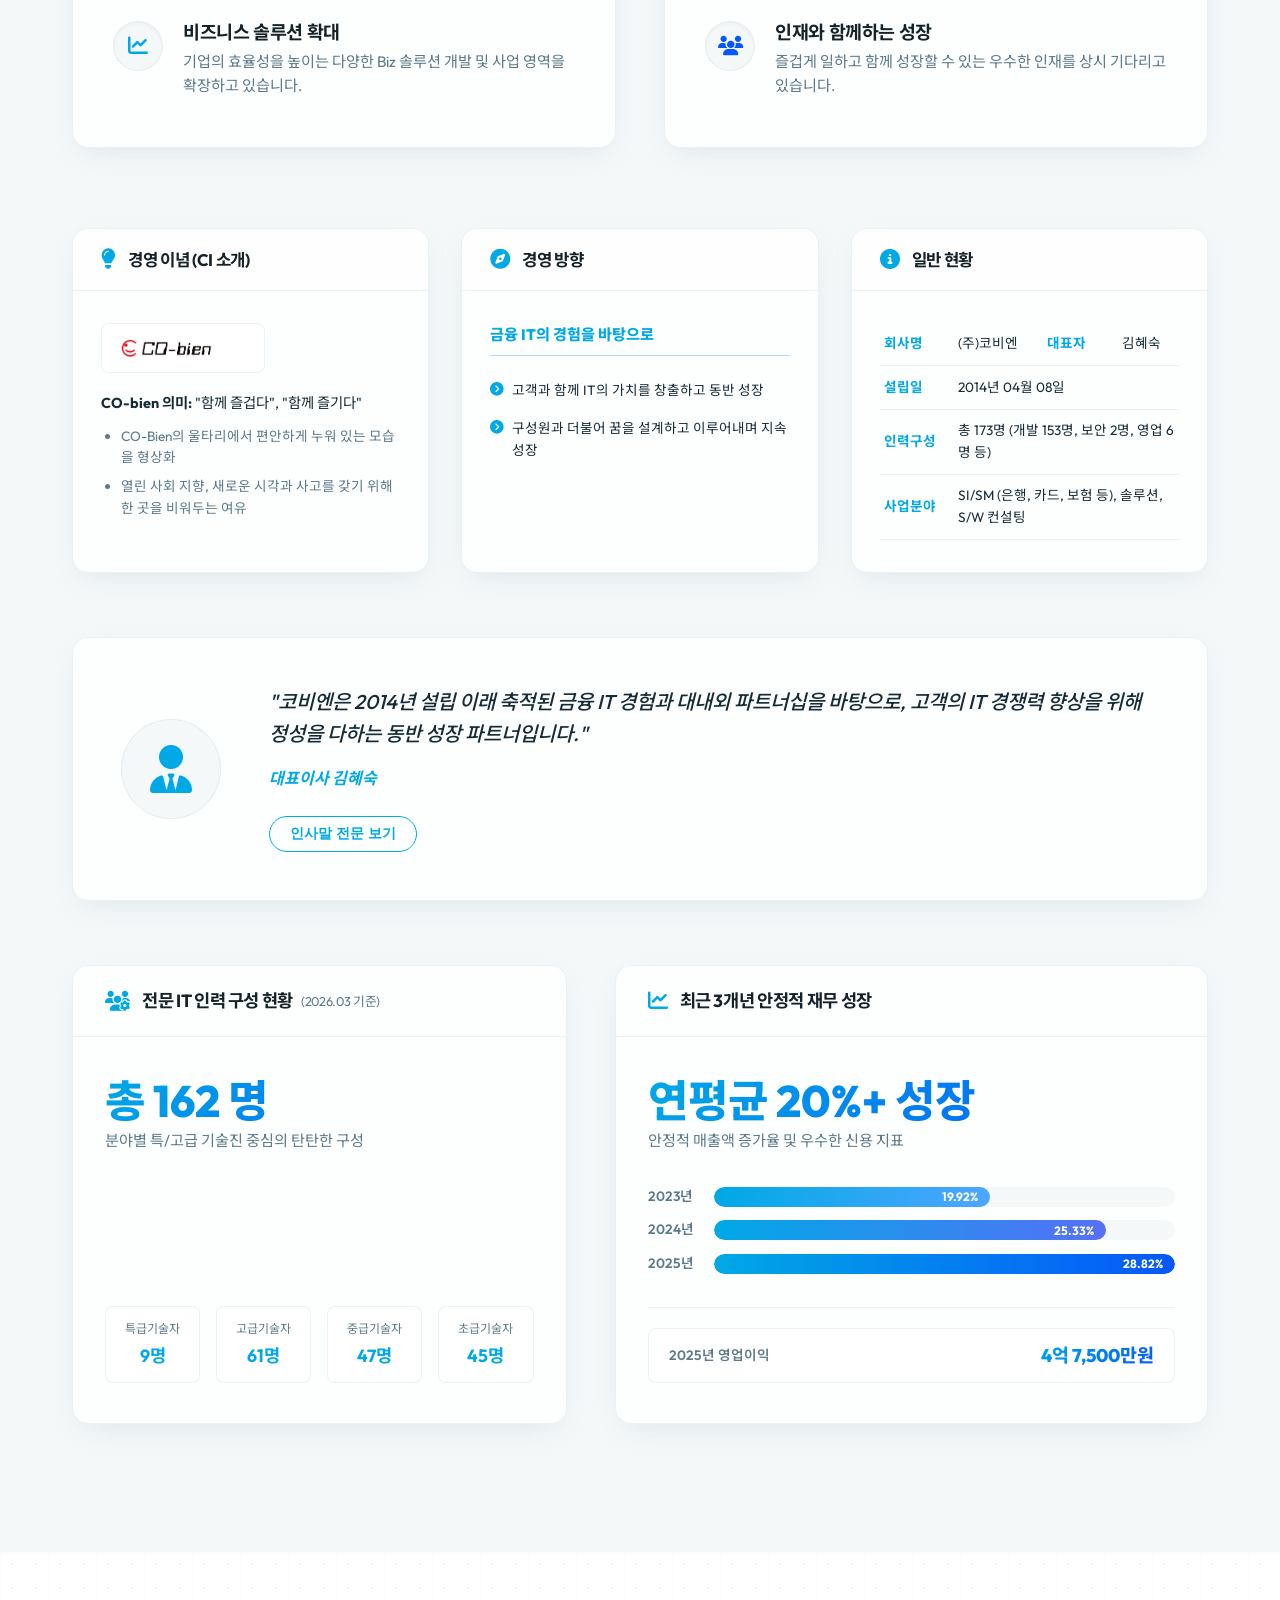
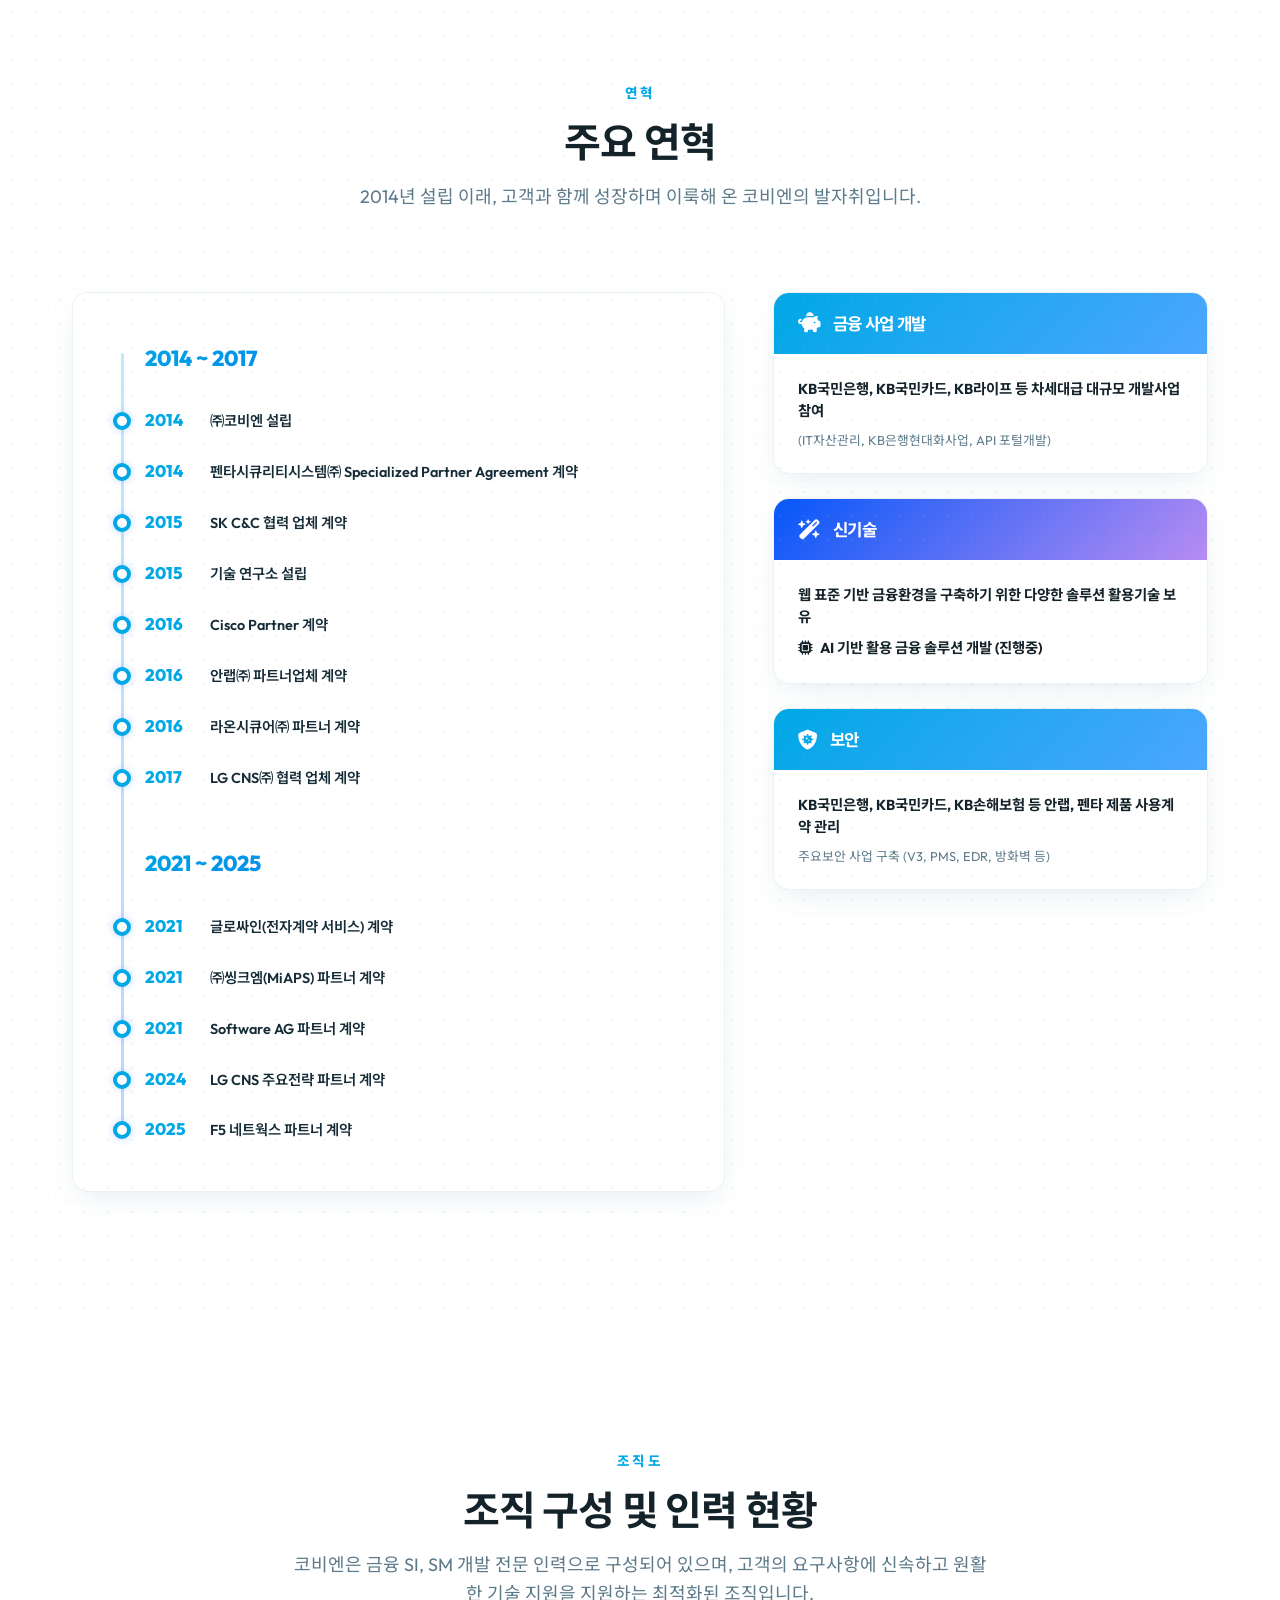
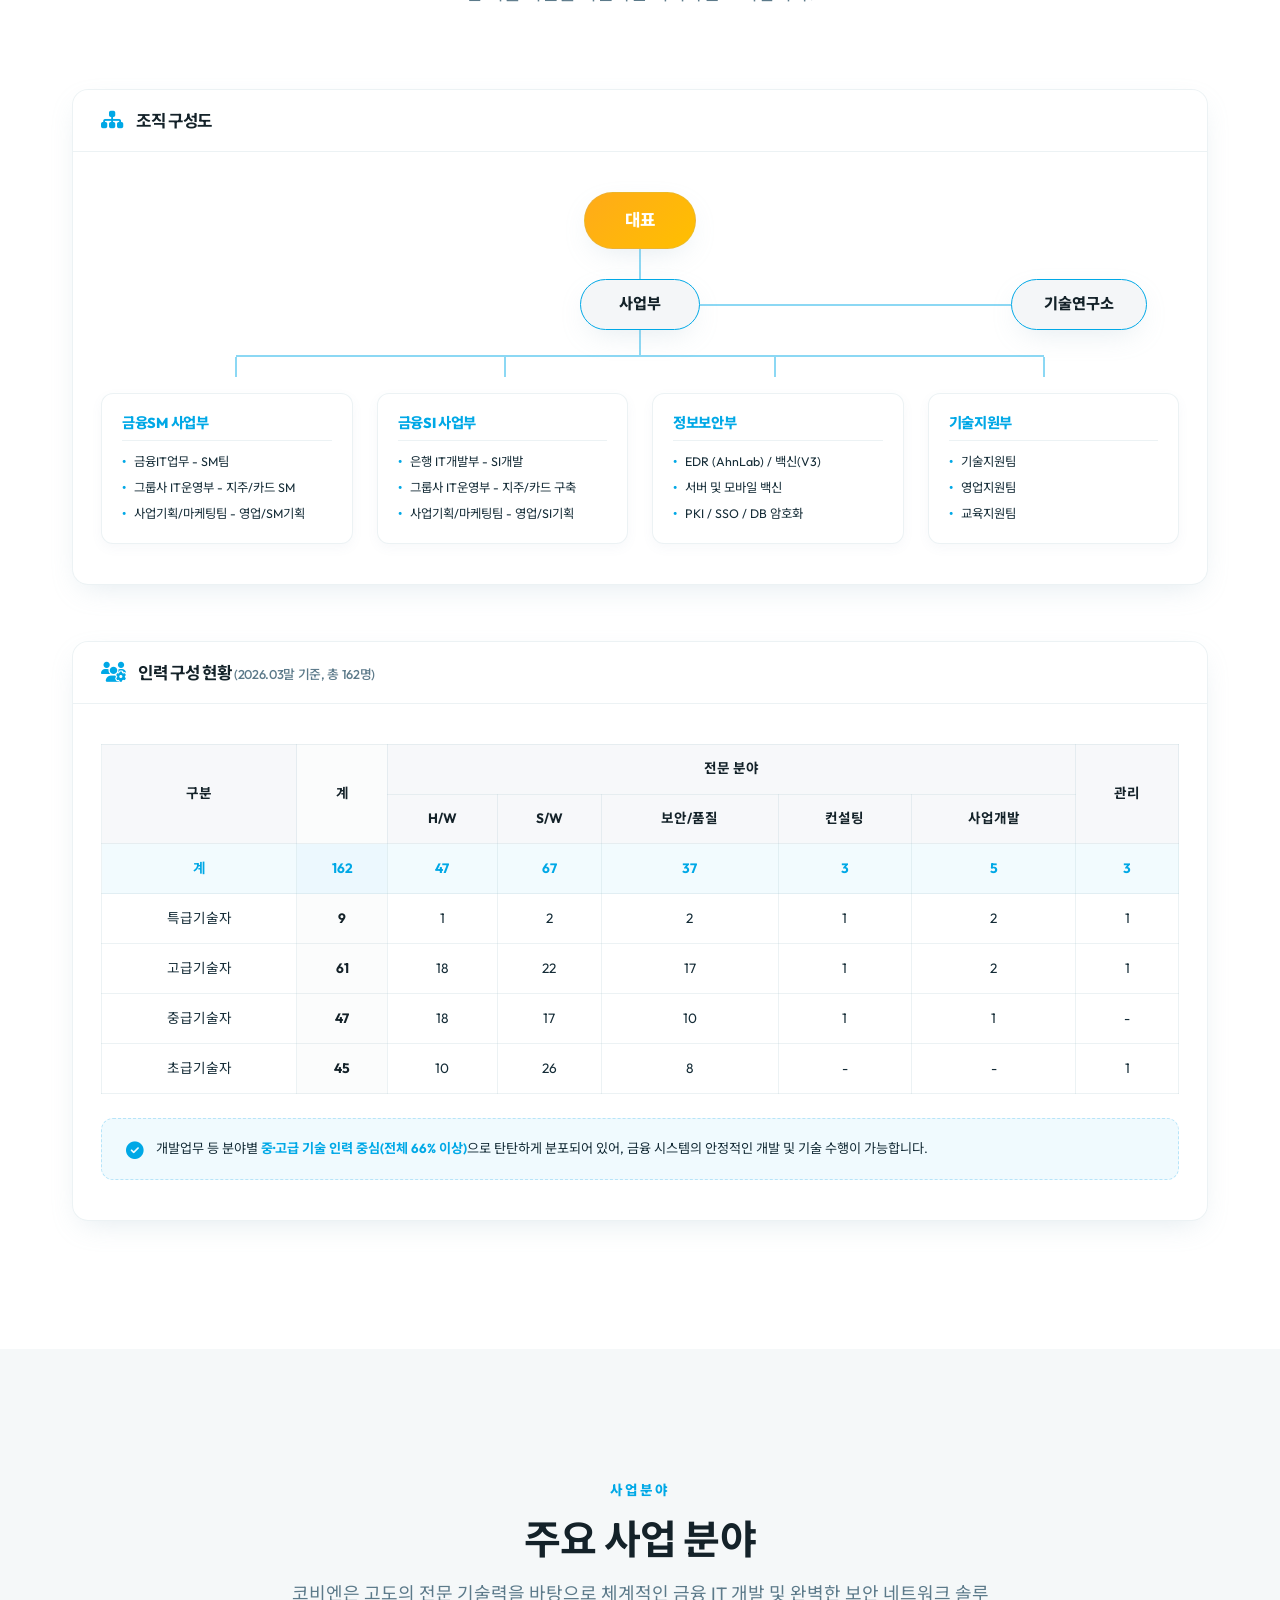
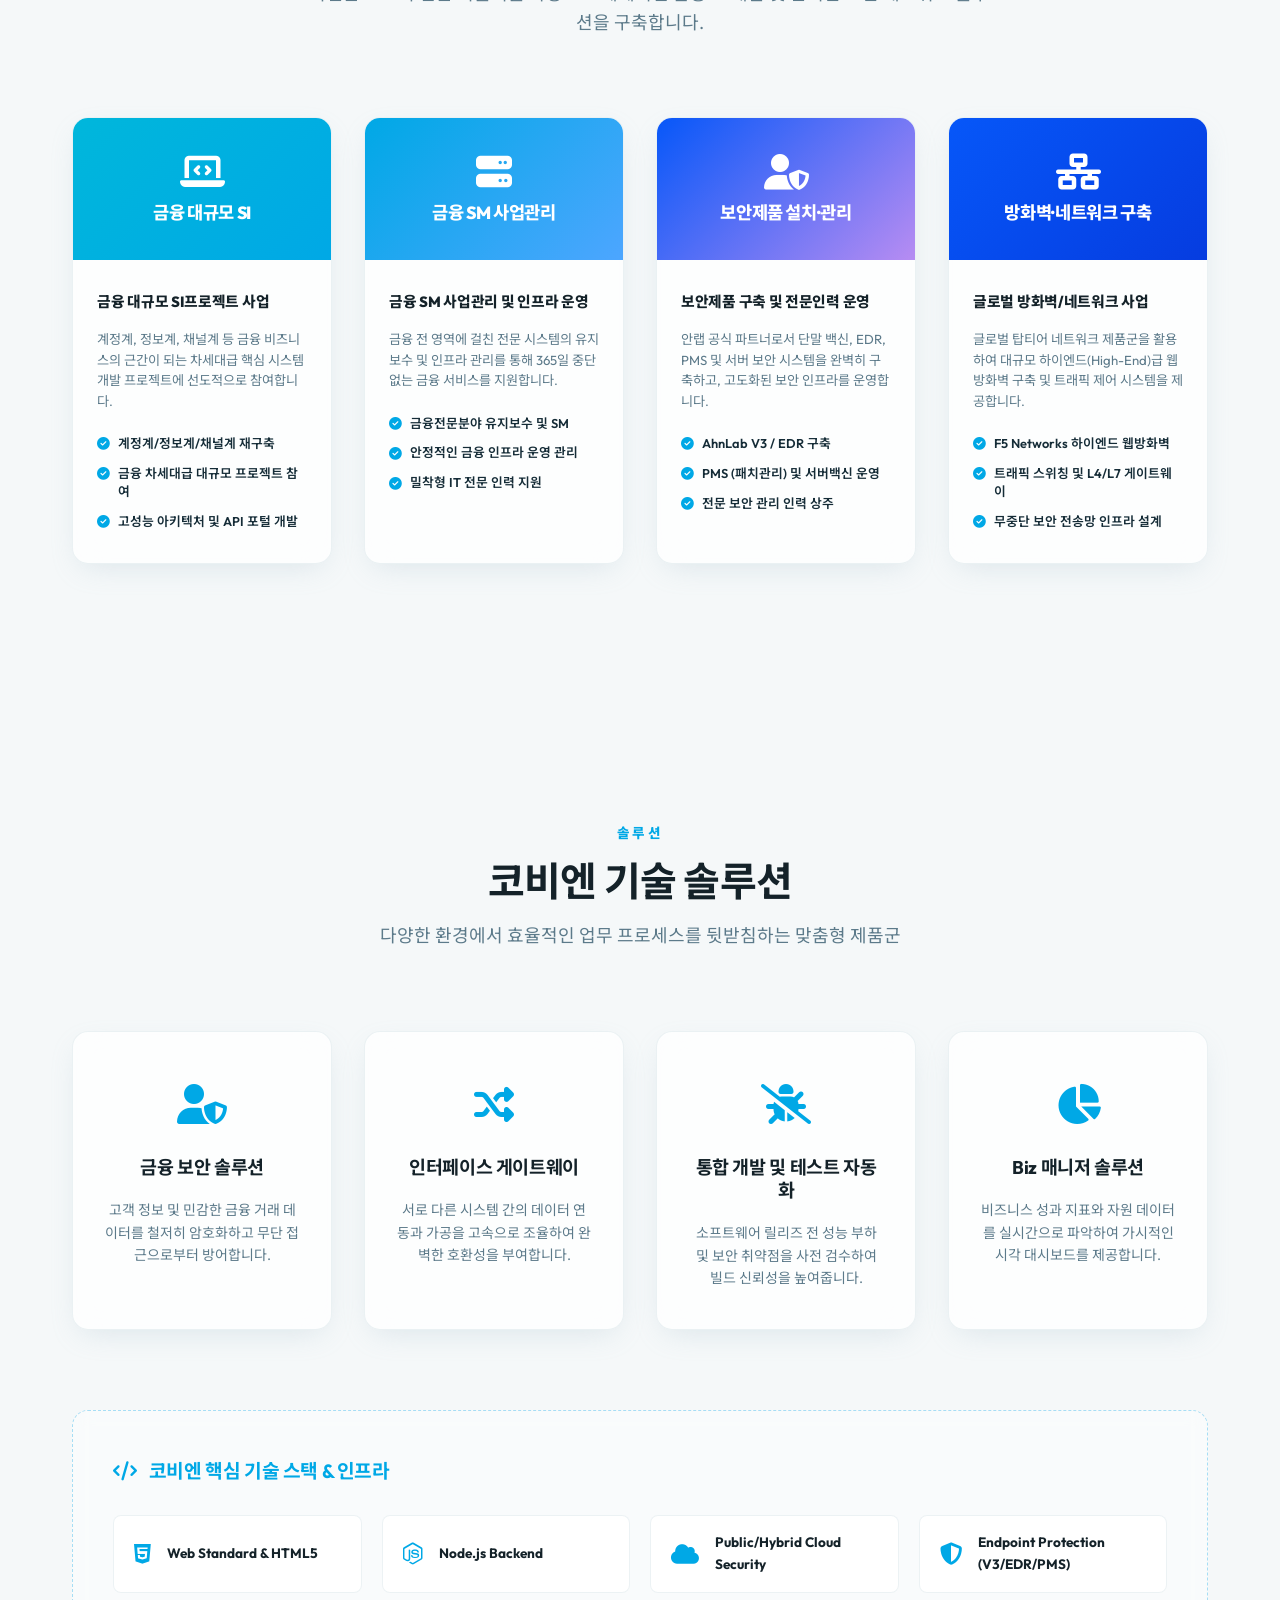
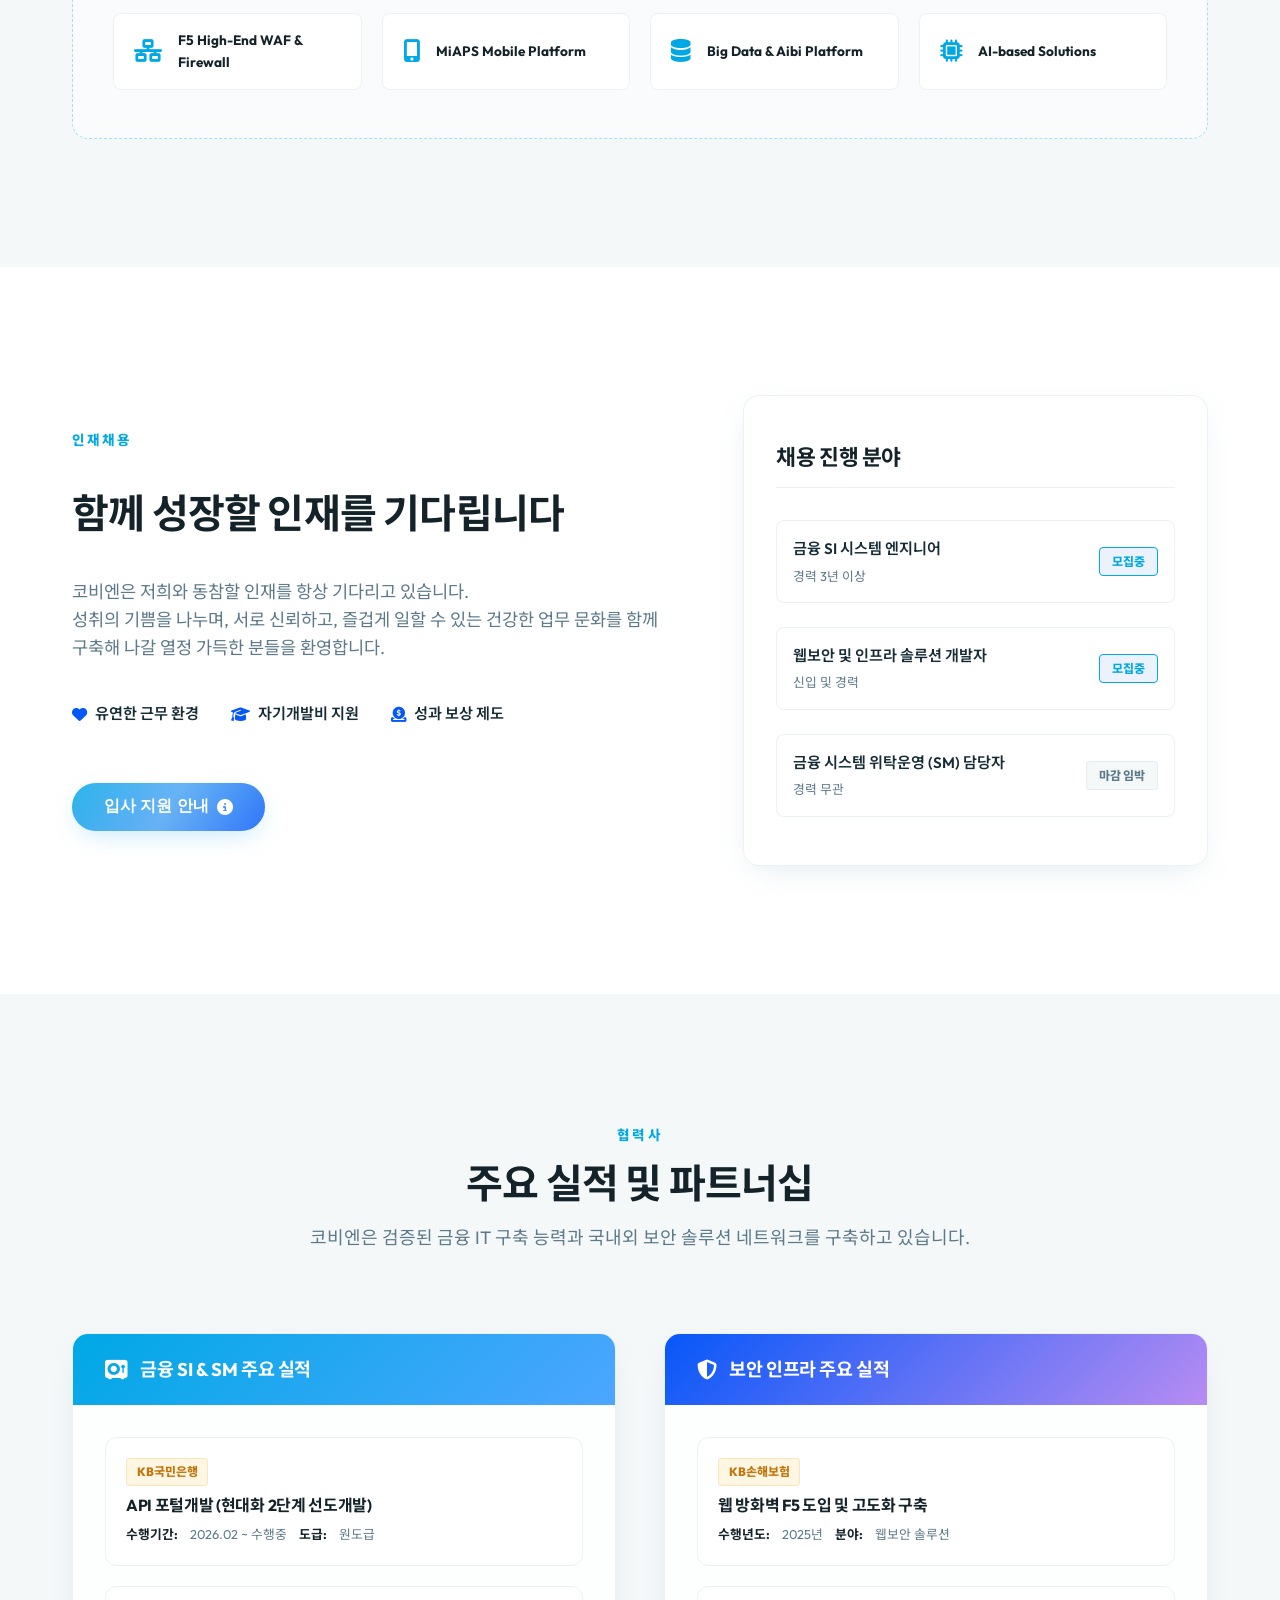
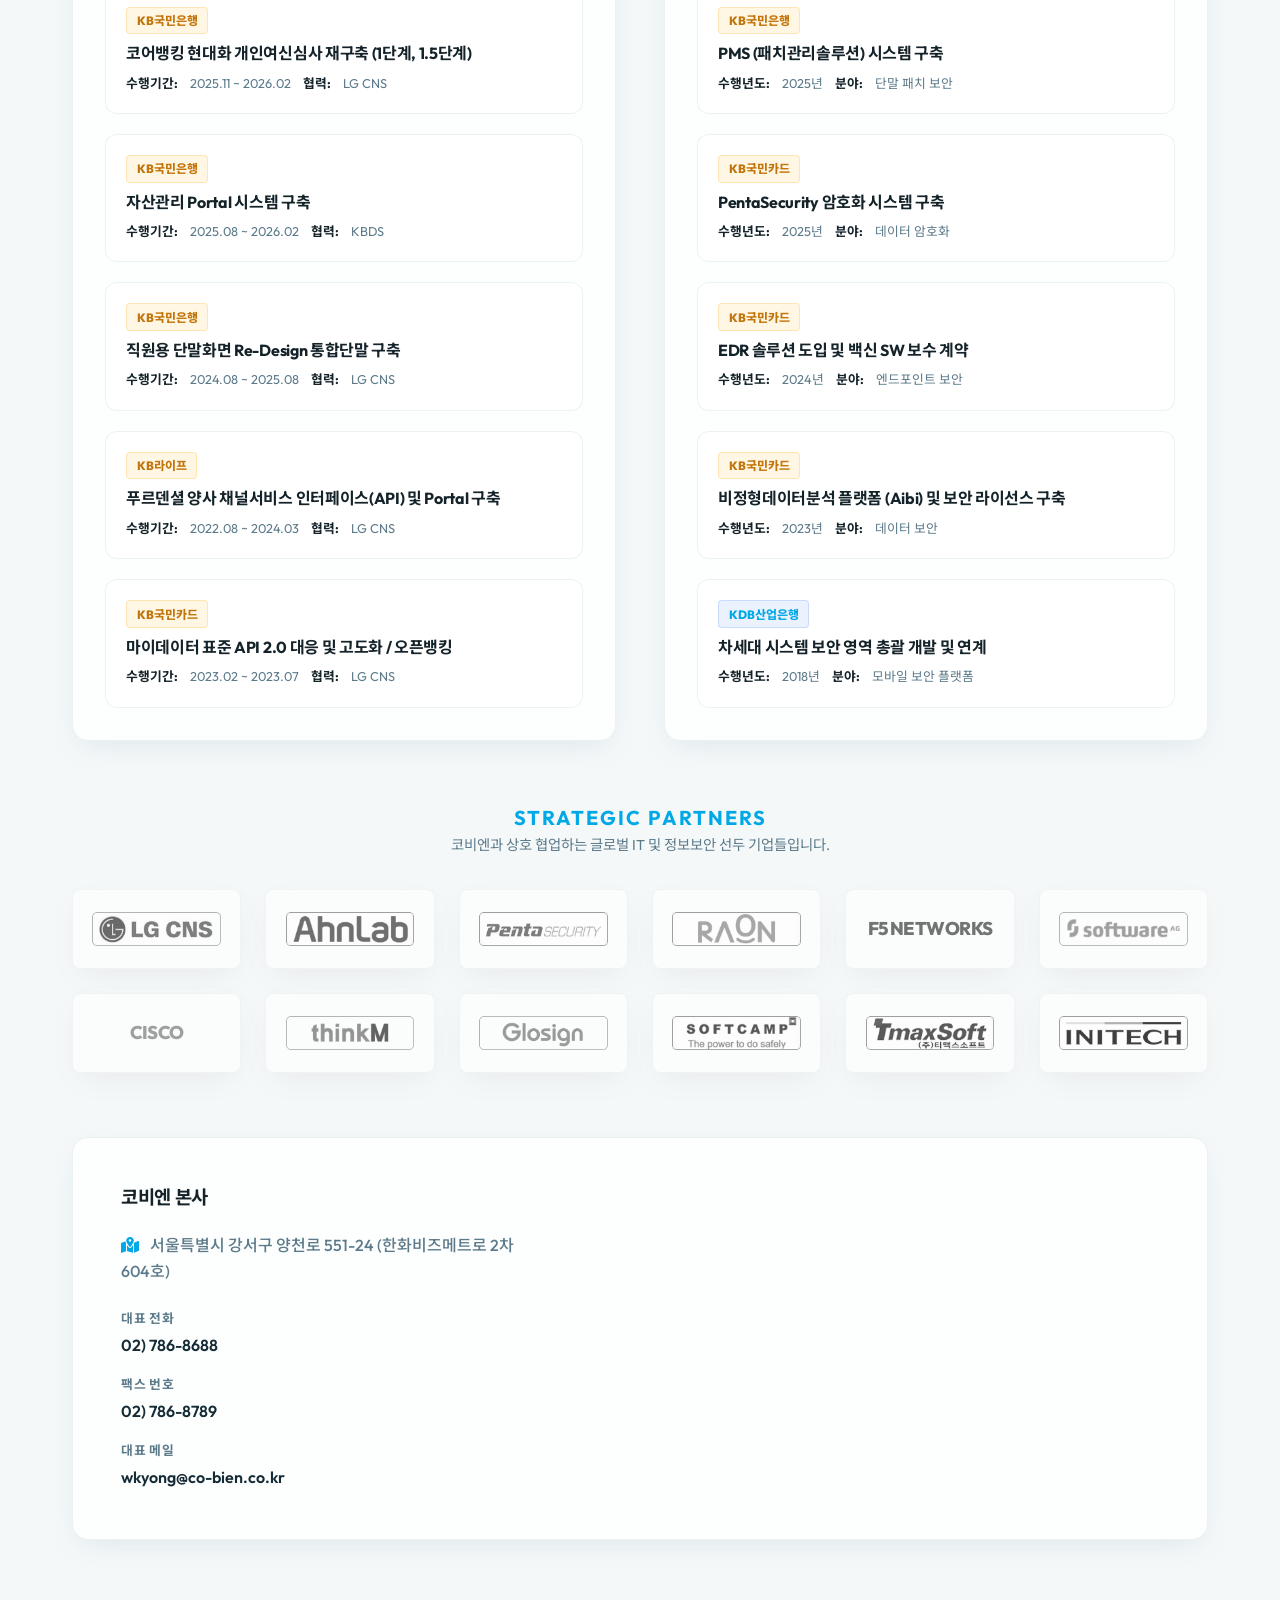
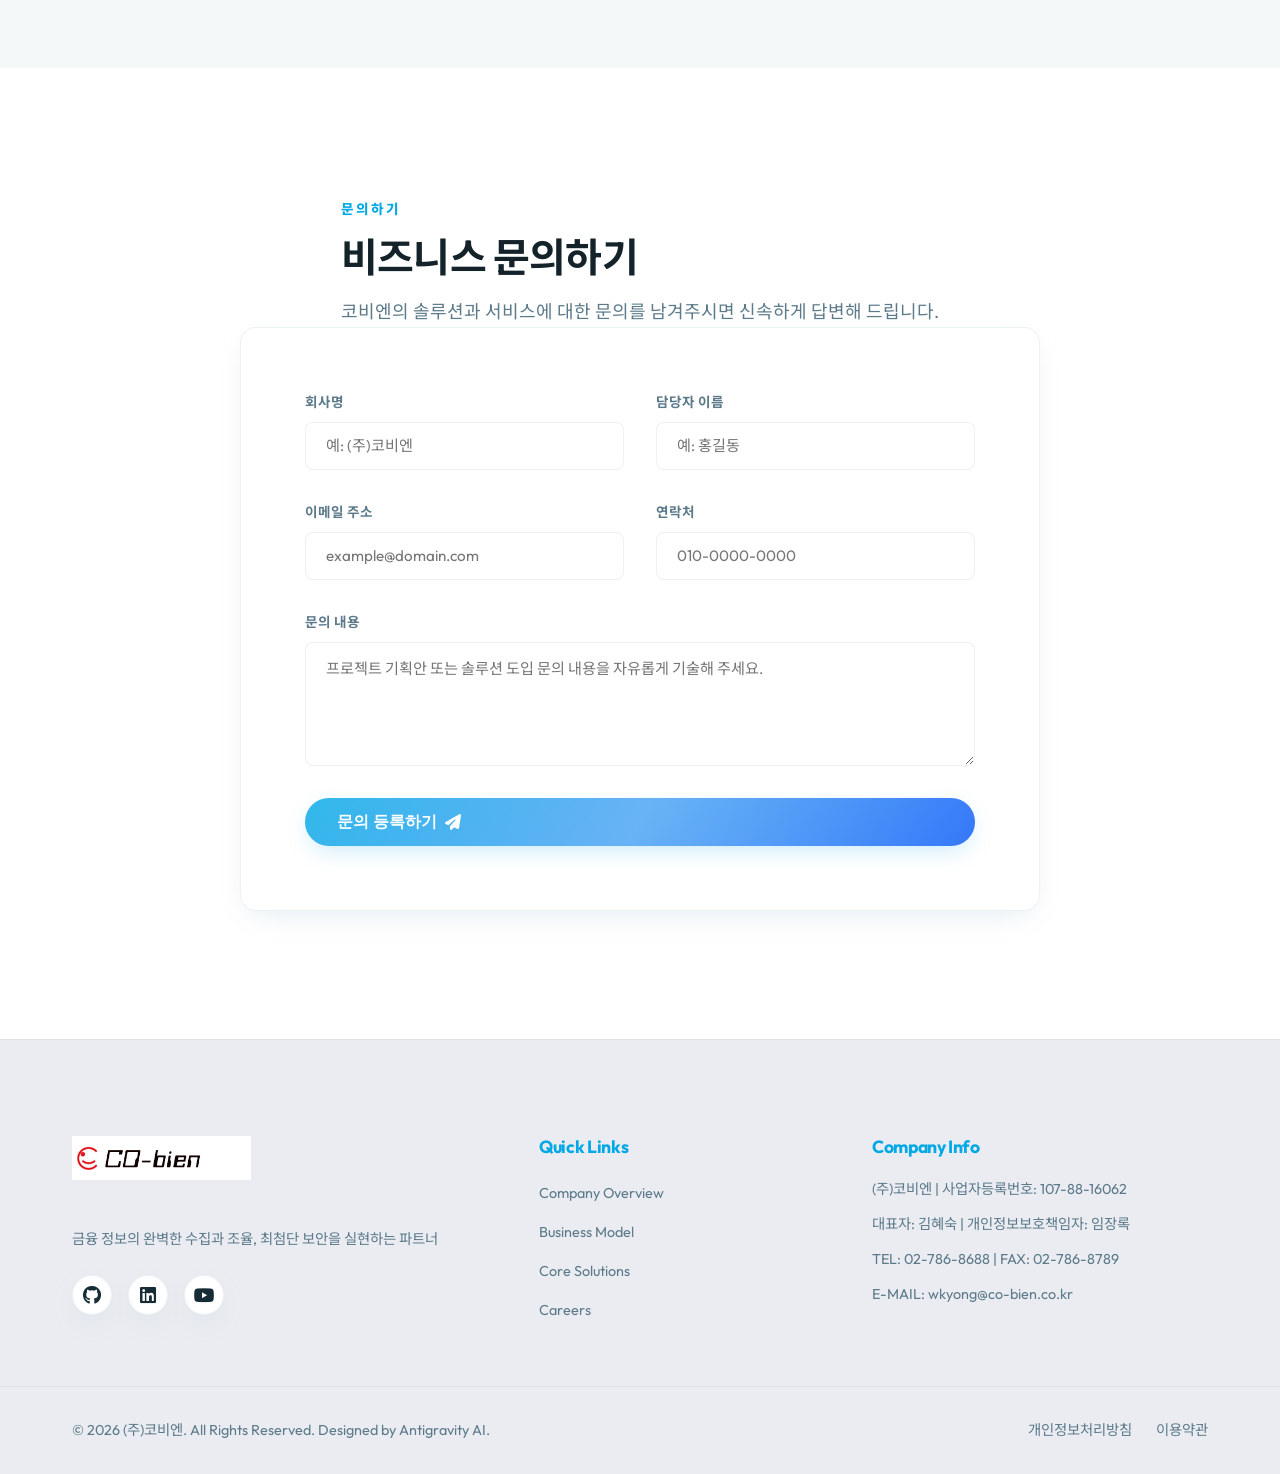
==== commit 63f514e8: "Optimize organization and manpower layouts by splitting them vertically and expanding tree to 4 colu" ====
--- a/index.html
+++ b/index.html
@@ -533,7 +533,7 @@
         <p class="section-subtitle">코비엔은 금융 SI, SM 개발 전문 인력으로 구성되어 있으며, 고객의 요구사항에 신속하고 원활한 기술 지원을 지원하는 최적화된 조직입니다.</p>
       </div>
 
-      <div class="org-layout">
+      <div class="org-stacked-layout">
         <!-- 1. 조직도 (CSS Tree Layout) -->
         <div class="org-chart-box glass-card">
           <div class="org-box-header">
@@ -574,8 +574,10 @@
             <!-- 4대 부서들을 연결하는 수평 탑 바 -->
             <div class="connector-horizontal-bar"></div>
 
-            <!-- 각 부서 카드로 떨어지는 2개의 수직 드롭 선 -->
+            <!-- 각 부서 카드로 떨어지는 4개의 수직 드롭 선 -->
             <div class="connector-drops-row">
+              <div class="connector-drop"></div>
+              <div class="connector-drop"></div>
               <div class="connector-drop"></div>
               <div class="connector-drop"></div>
             </div>
--- a/index.css
+++ b/index.css
@@ -2222,12 +2222,11 @@
 /* ==========================================================================
    ORGANIZATION & MANPOWER SECTION STYLES
    ========================================================================== */
-.org-layout {
-  display: grid;
-  grid-template-columns: 1.15fr 1.85fr;
-  gap: 3rem;
-  margin-top: 3rem;
-  align-items: stretch;
+.org-stacked-layout {
+  display: flex;
+  flex-direction: column;
+  gap: 3.5rem;
+  margin-top: 3.5rem;
 }
 
 .org-chart-box, .org-manpower-box {
@@ -2360,7 +2359,7 @@
 }
 
 .connector-horizontal-bar {
-  width: 50%;
+  width: 75%;
   height: 2px;
   background-color: var(--primary);
   opacity: 0.45;
@@ -2369,7 +2368,7 @@
 
 .connector-drops-row {
   display: grid;
-  grid-template-columns: repeat(2, 1fr);
+  grid-template-columns: repeat(4, 1fr);
   width: 100%;
   height: 20px;
   z-index: 1;
@@ -2394,8 +2393,8 @@
 
 .org-bottom-grid {
   display: grid;
-  grid-template-columns: repeat(2, 1fr);
-  gap: 1.25rem;
+  grid-template-columns: repeat(4, 1fr);
+  gap: 1.5rem;
   width: 100%;
   margin-top: 1rem;
 }
@@ -2526,9 +2525,20 @@
 }
 
 @media (max-width: 1200px) {
-  .org-layout {
-    grid-template-columns: 1fr;
-    gap: 2rem;
+  .org-bottom-grid {
+    grid-template-columns: repeat(2, 1fr);
+    gap: 1.25rem;
+  }
+  .connector-horizontal-bar {
+    width: 50%;
+  }
+  .connector-drops-row {
+    grid-template-columns: repeat(2, 1fr);
+  }
+  /* 2열 모드일 때 3, 4번째 드롭 선 숨김 */
+  .connector-drops-row .connector-drop:nth-child(3),
+  .connector-drops-row .connector-drop:nth-child(4) {
+    display: none;
   }
 }
 
@@ -2545,9 +2555,15 @@
   }
   
   .org-row-middle {
+    display: flex;
     flex-direction: column;
     align-items: center;
     gap: 1.5rem;
+  }
+  
+  .node-lab-container {
+    padding-right: 0;
+    justify-content: center;
   }
   
   .node-lab {
@@ -2555,6 +2571,7 @@
     right: auto;
     top: auto;
     transform: none;
+    margin-right: 0;
   }
   
   .org-bottom-grid {
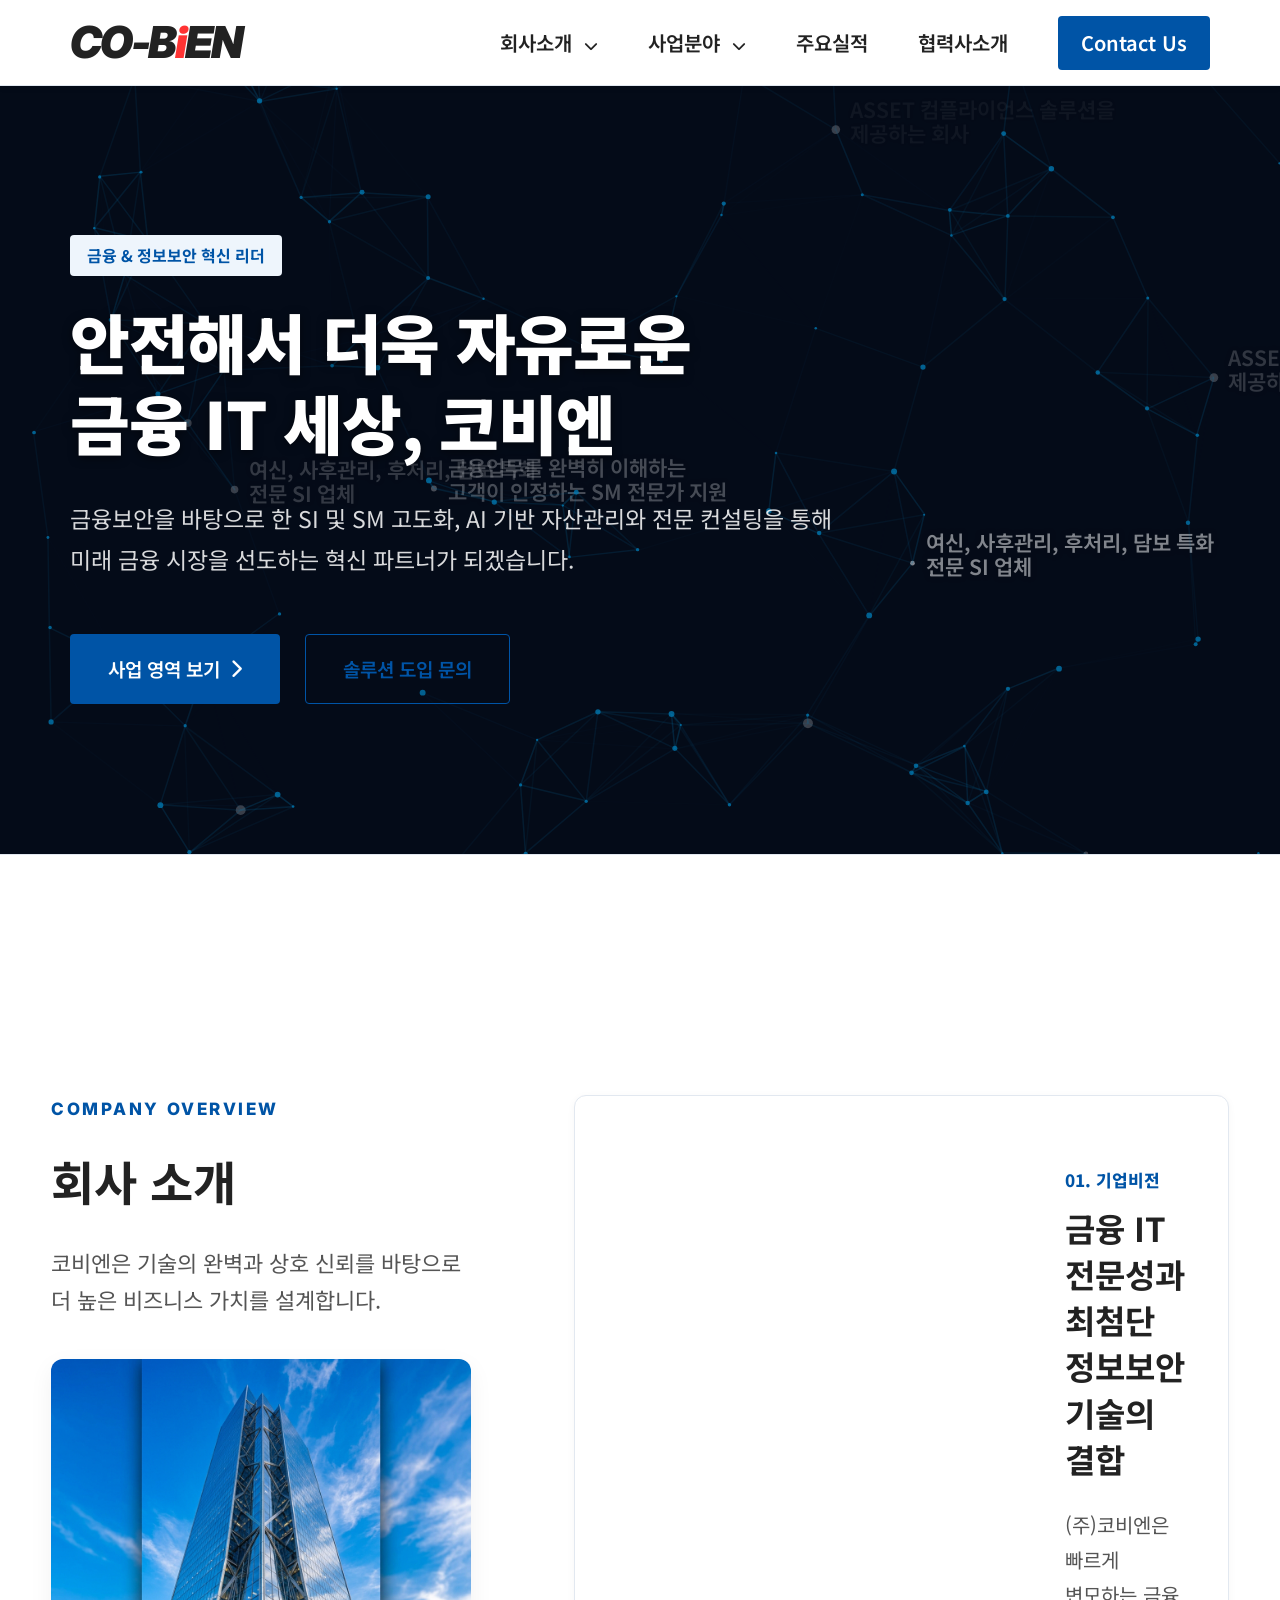
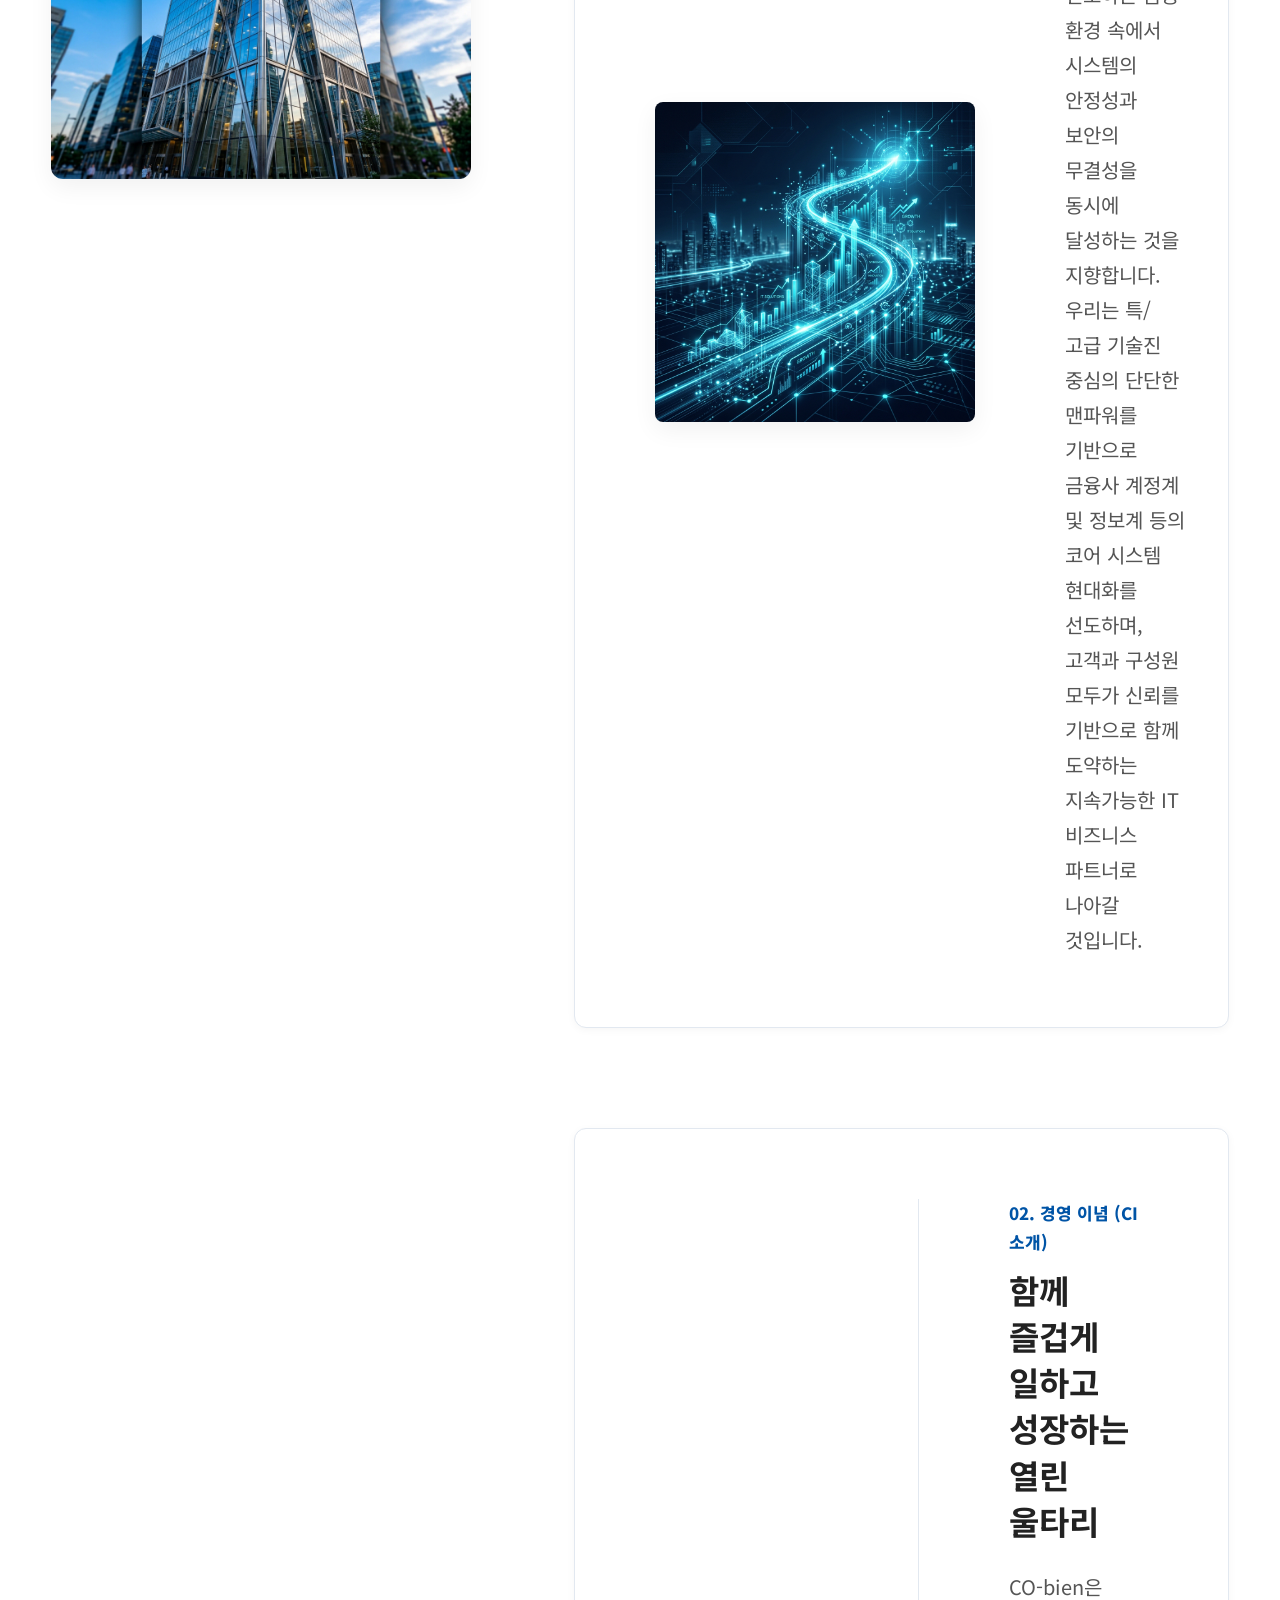
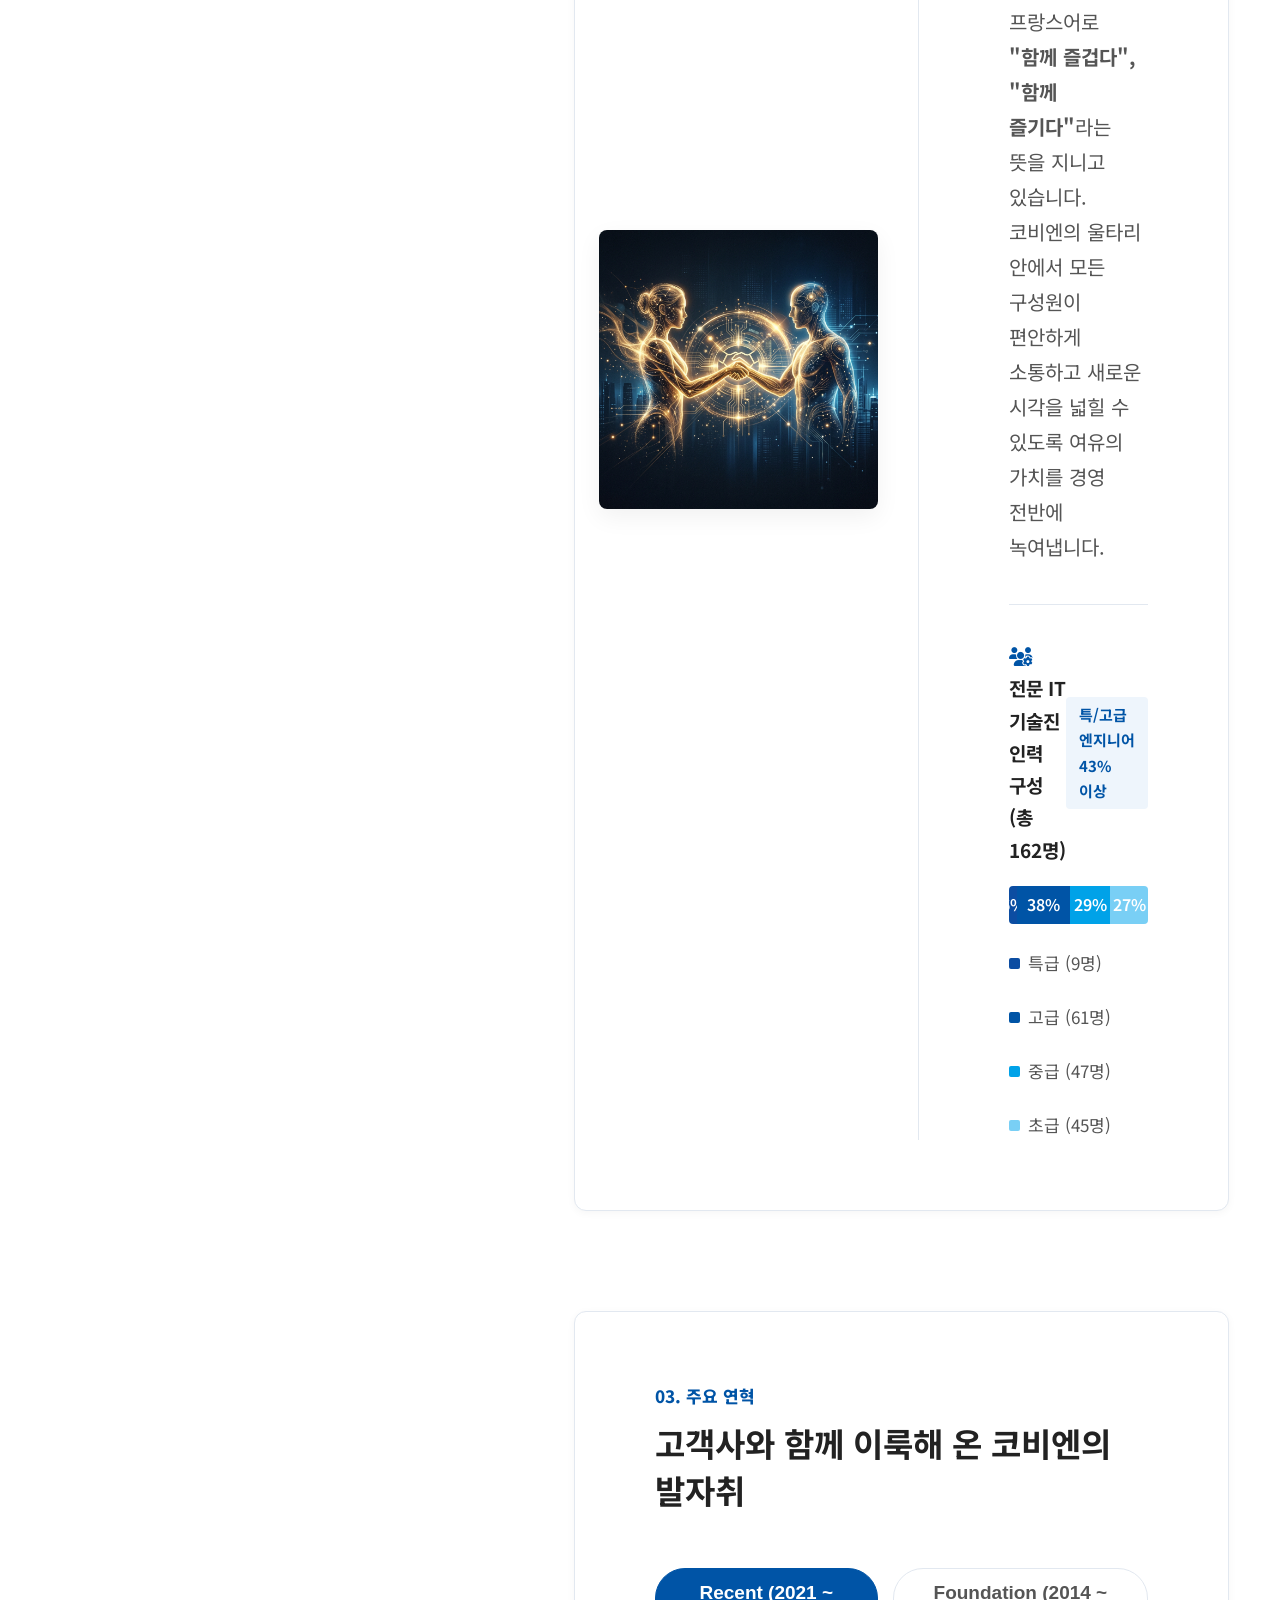
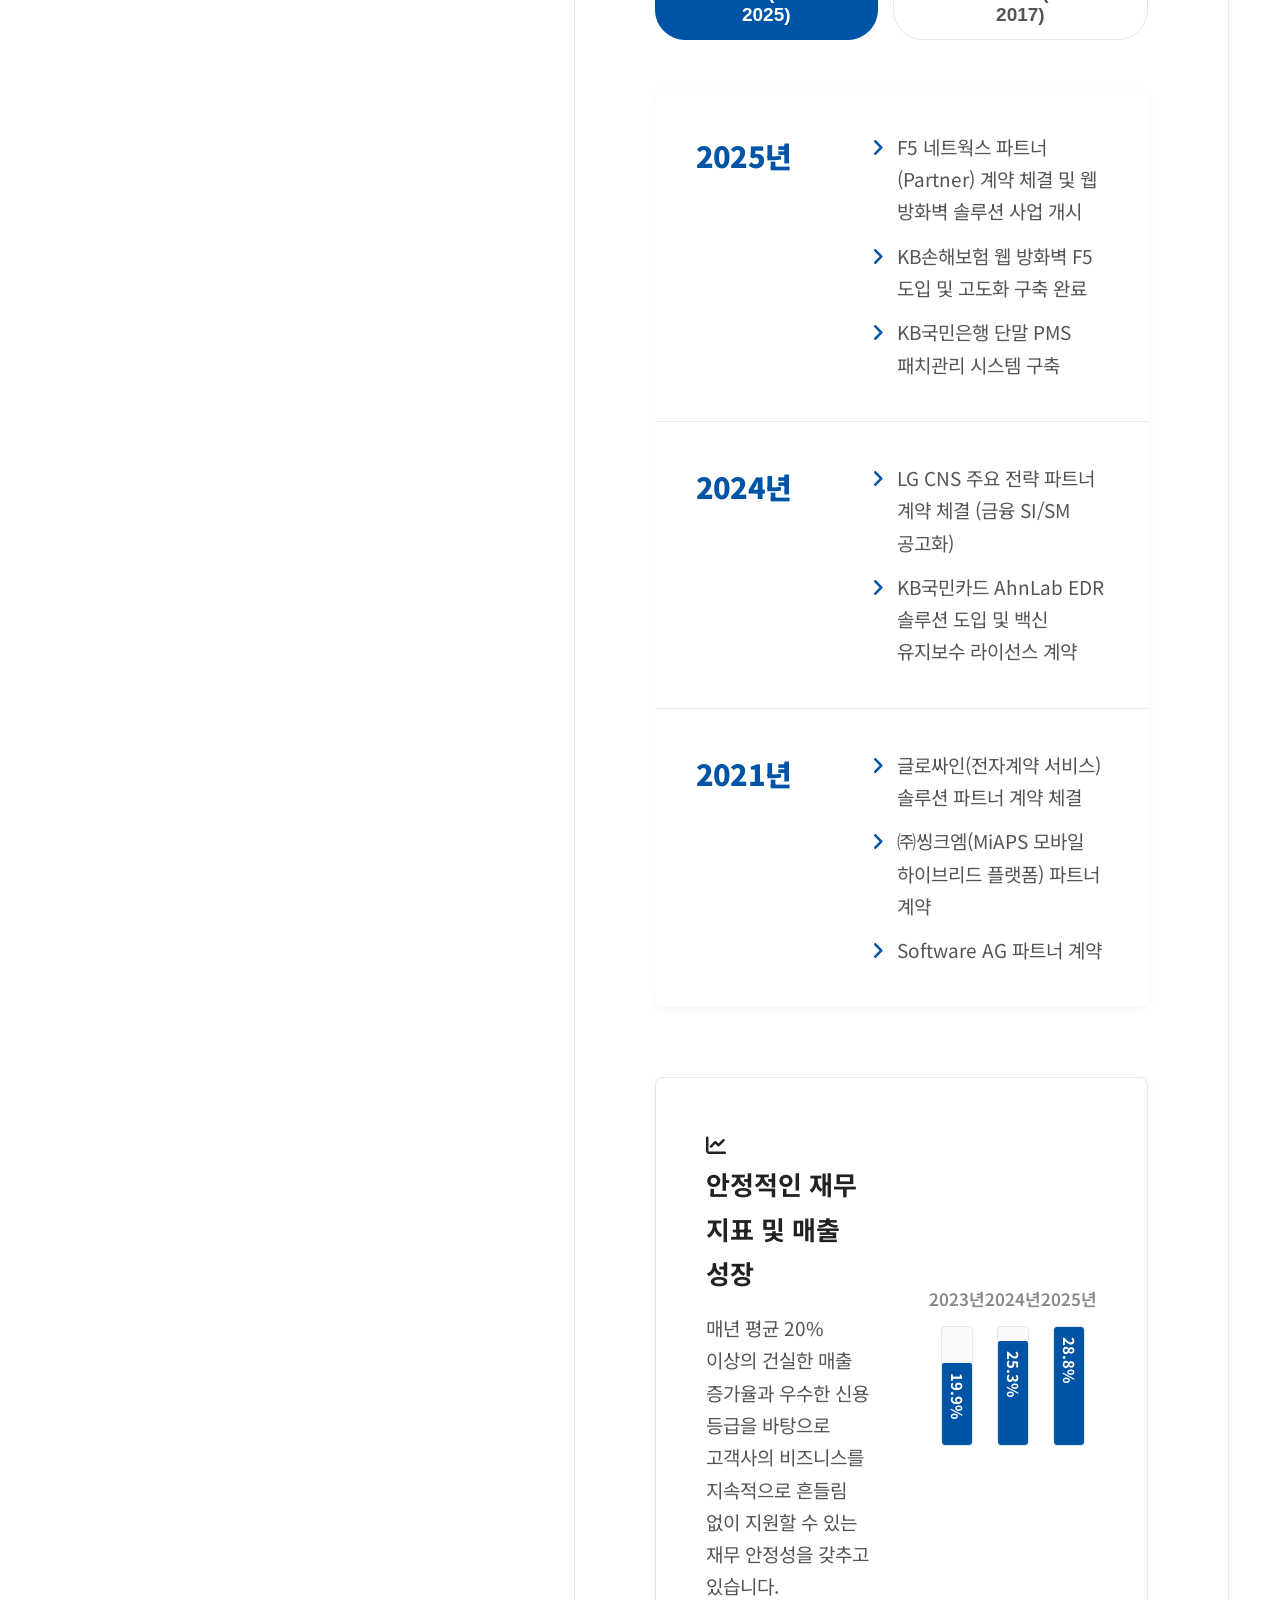
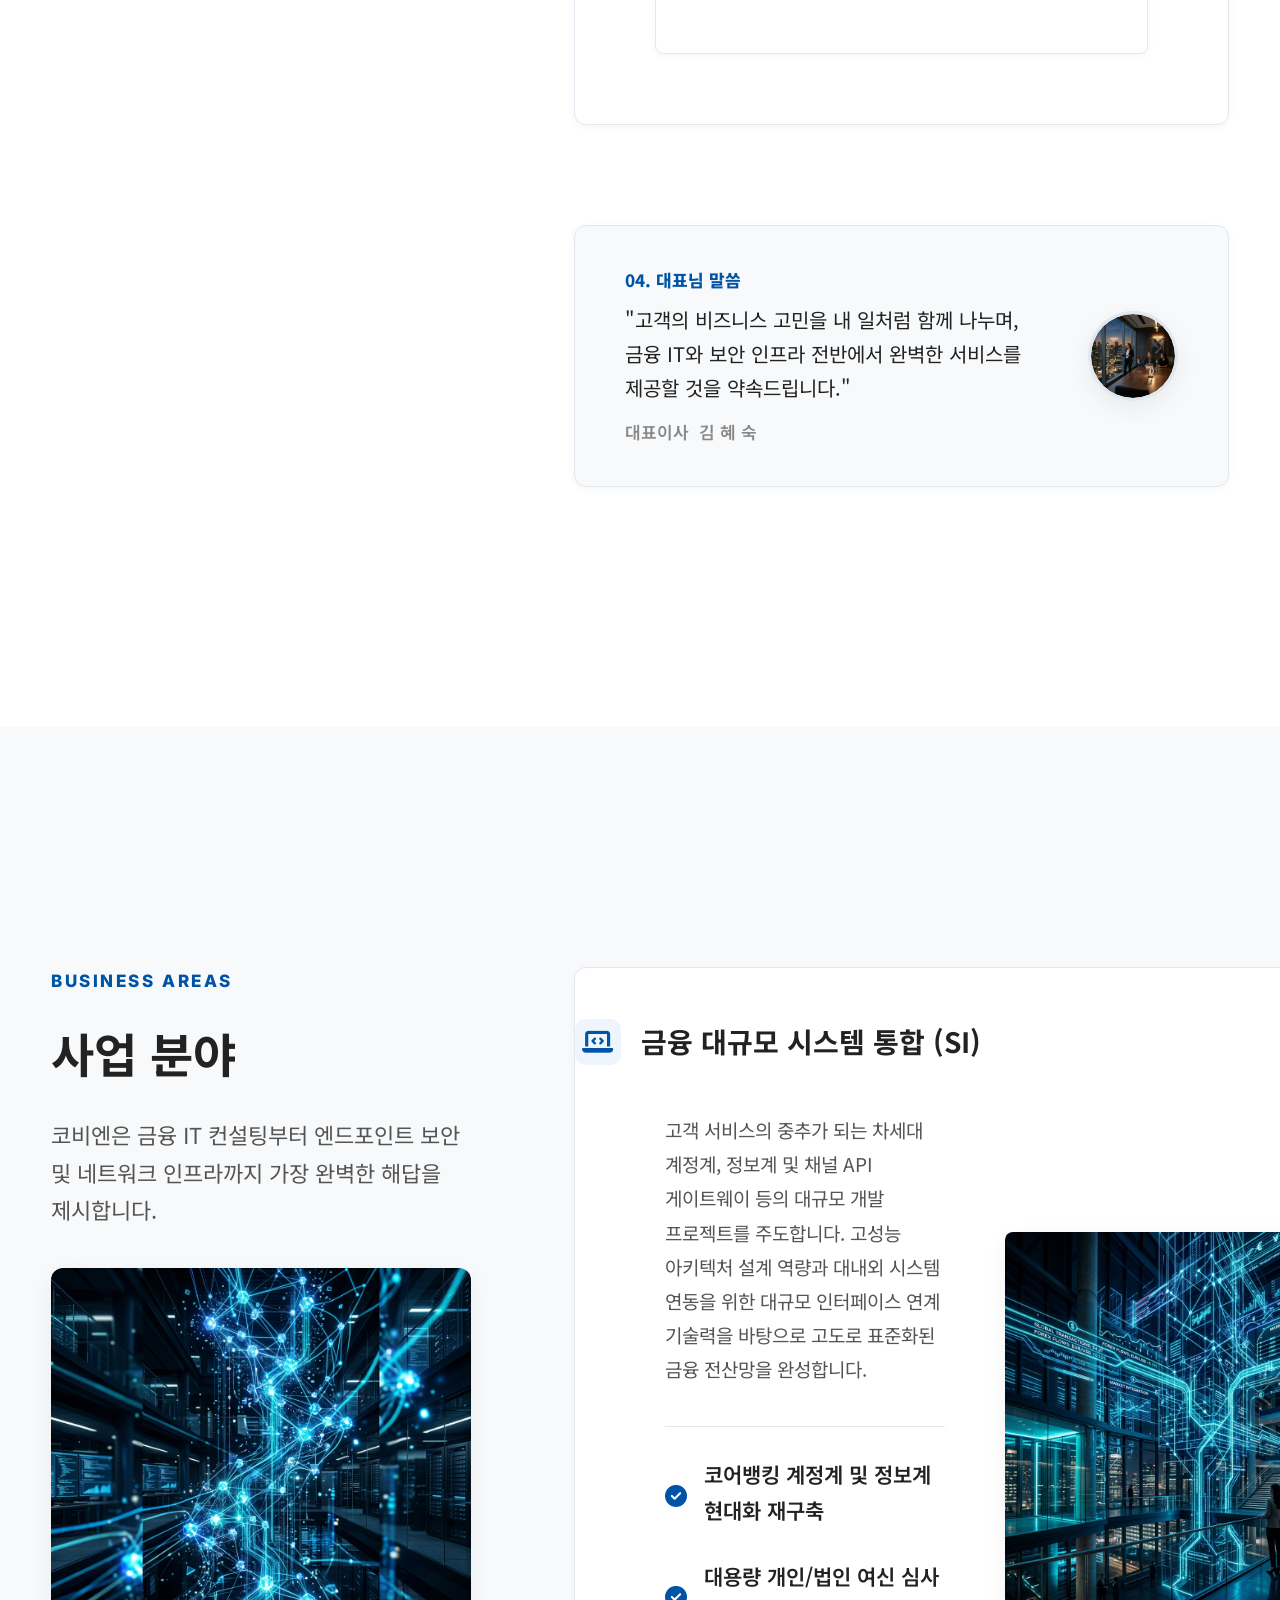
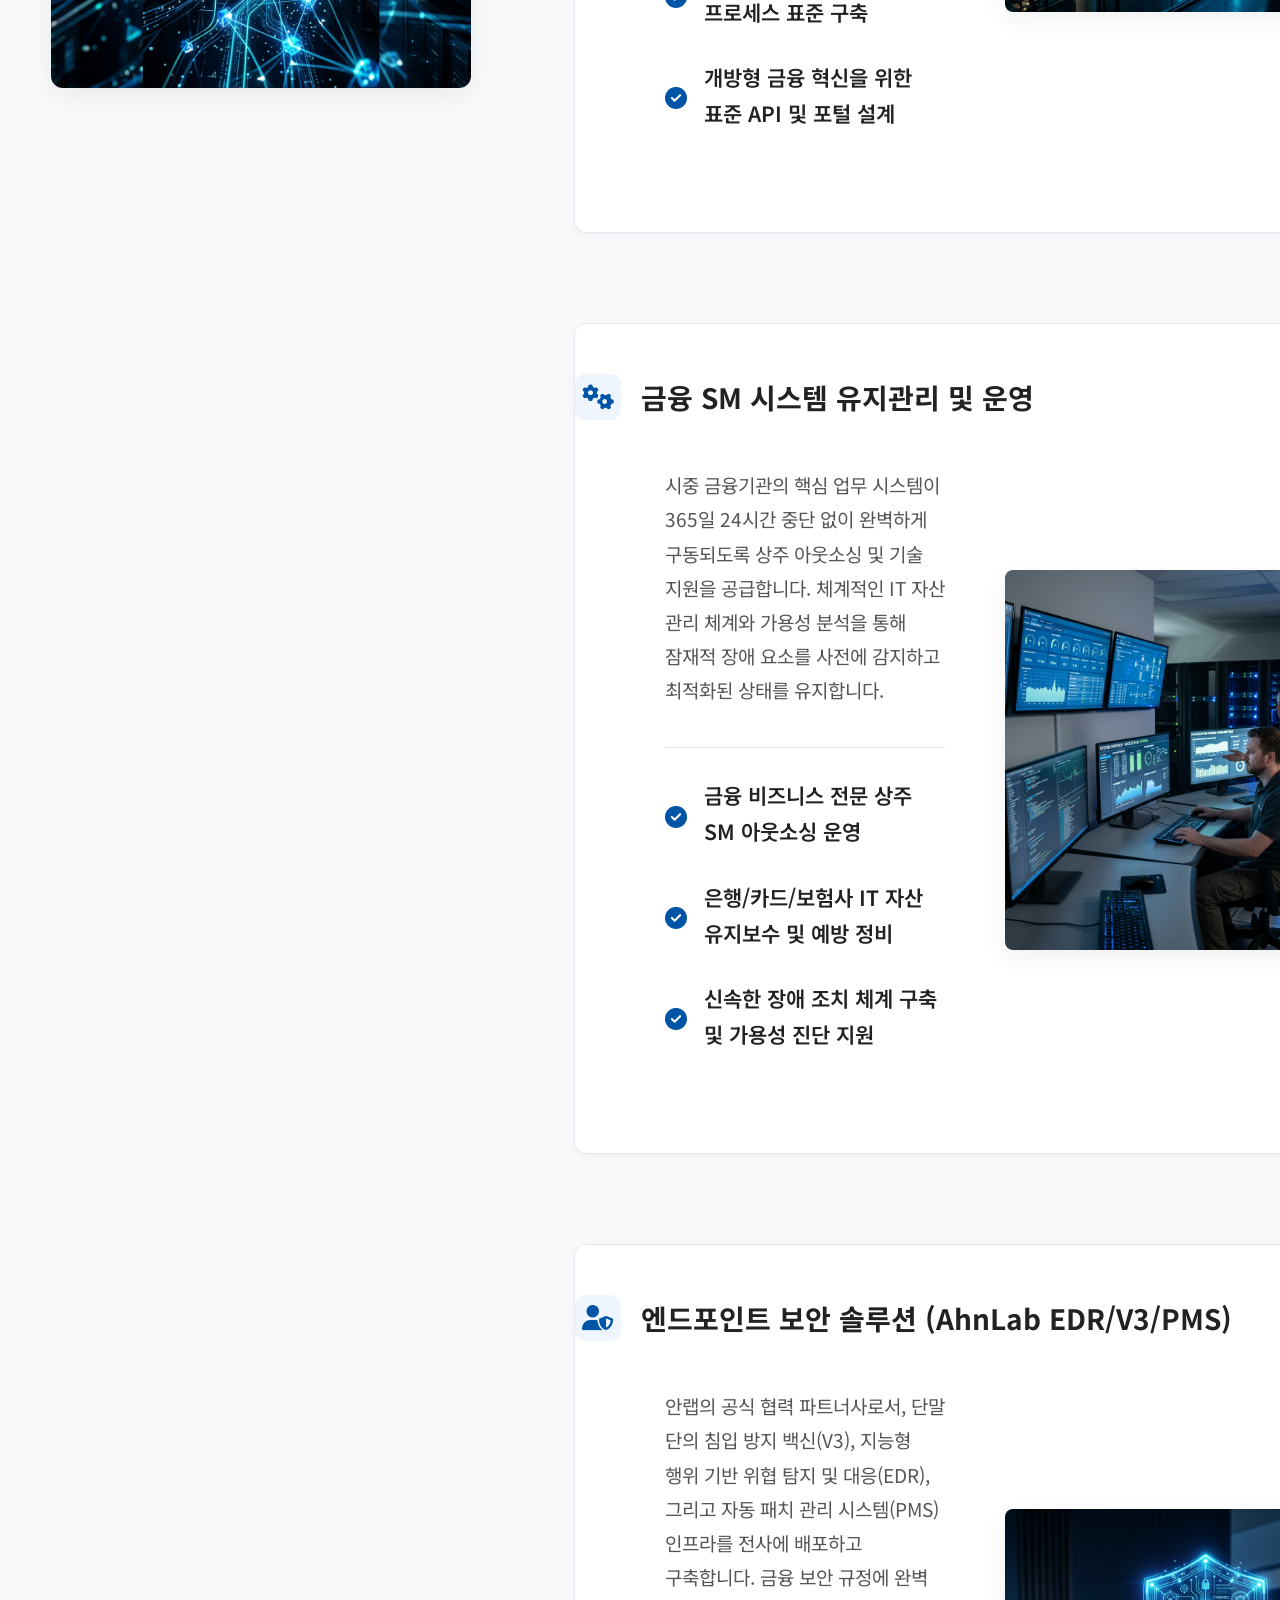
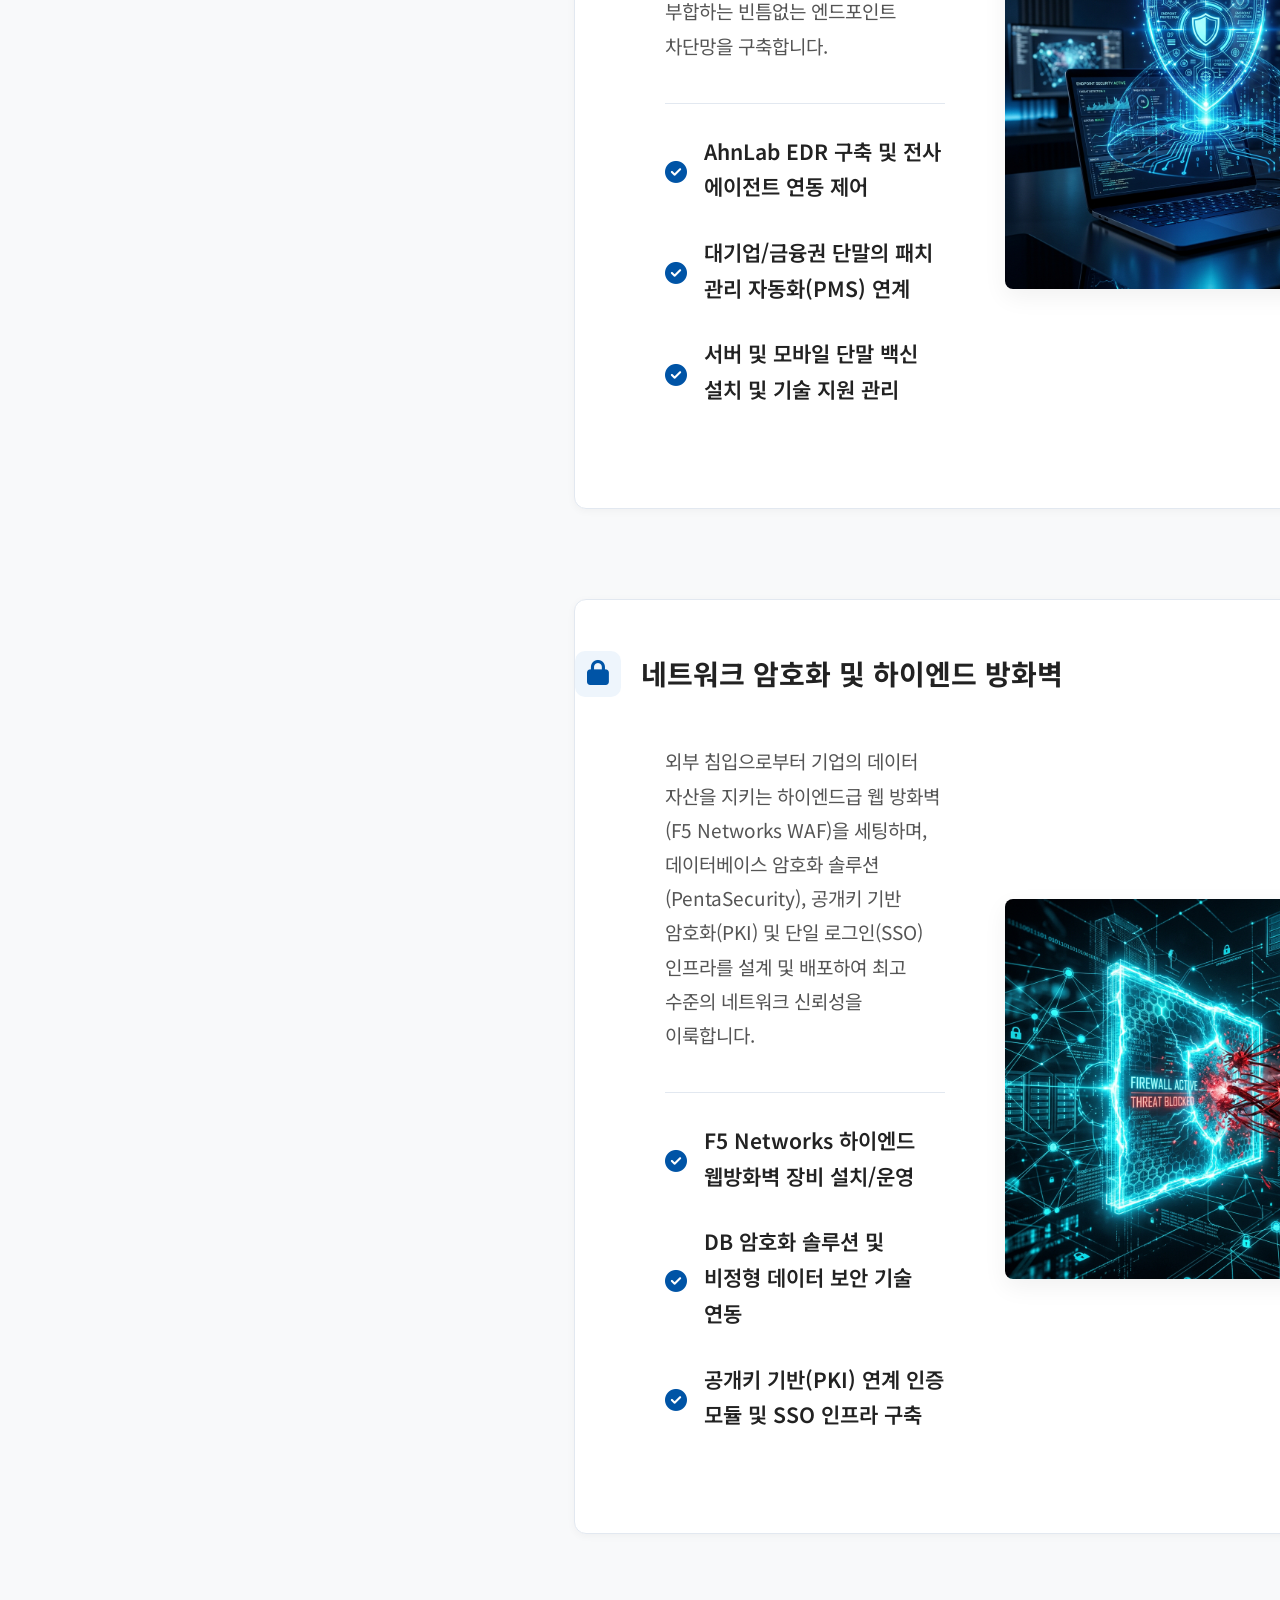
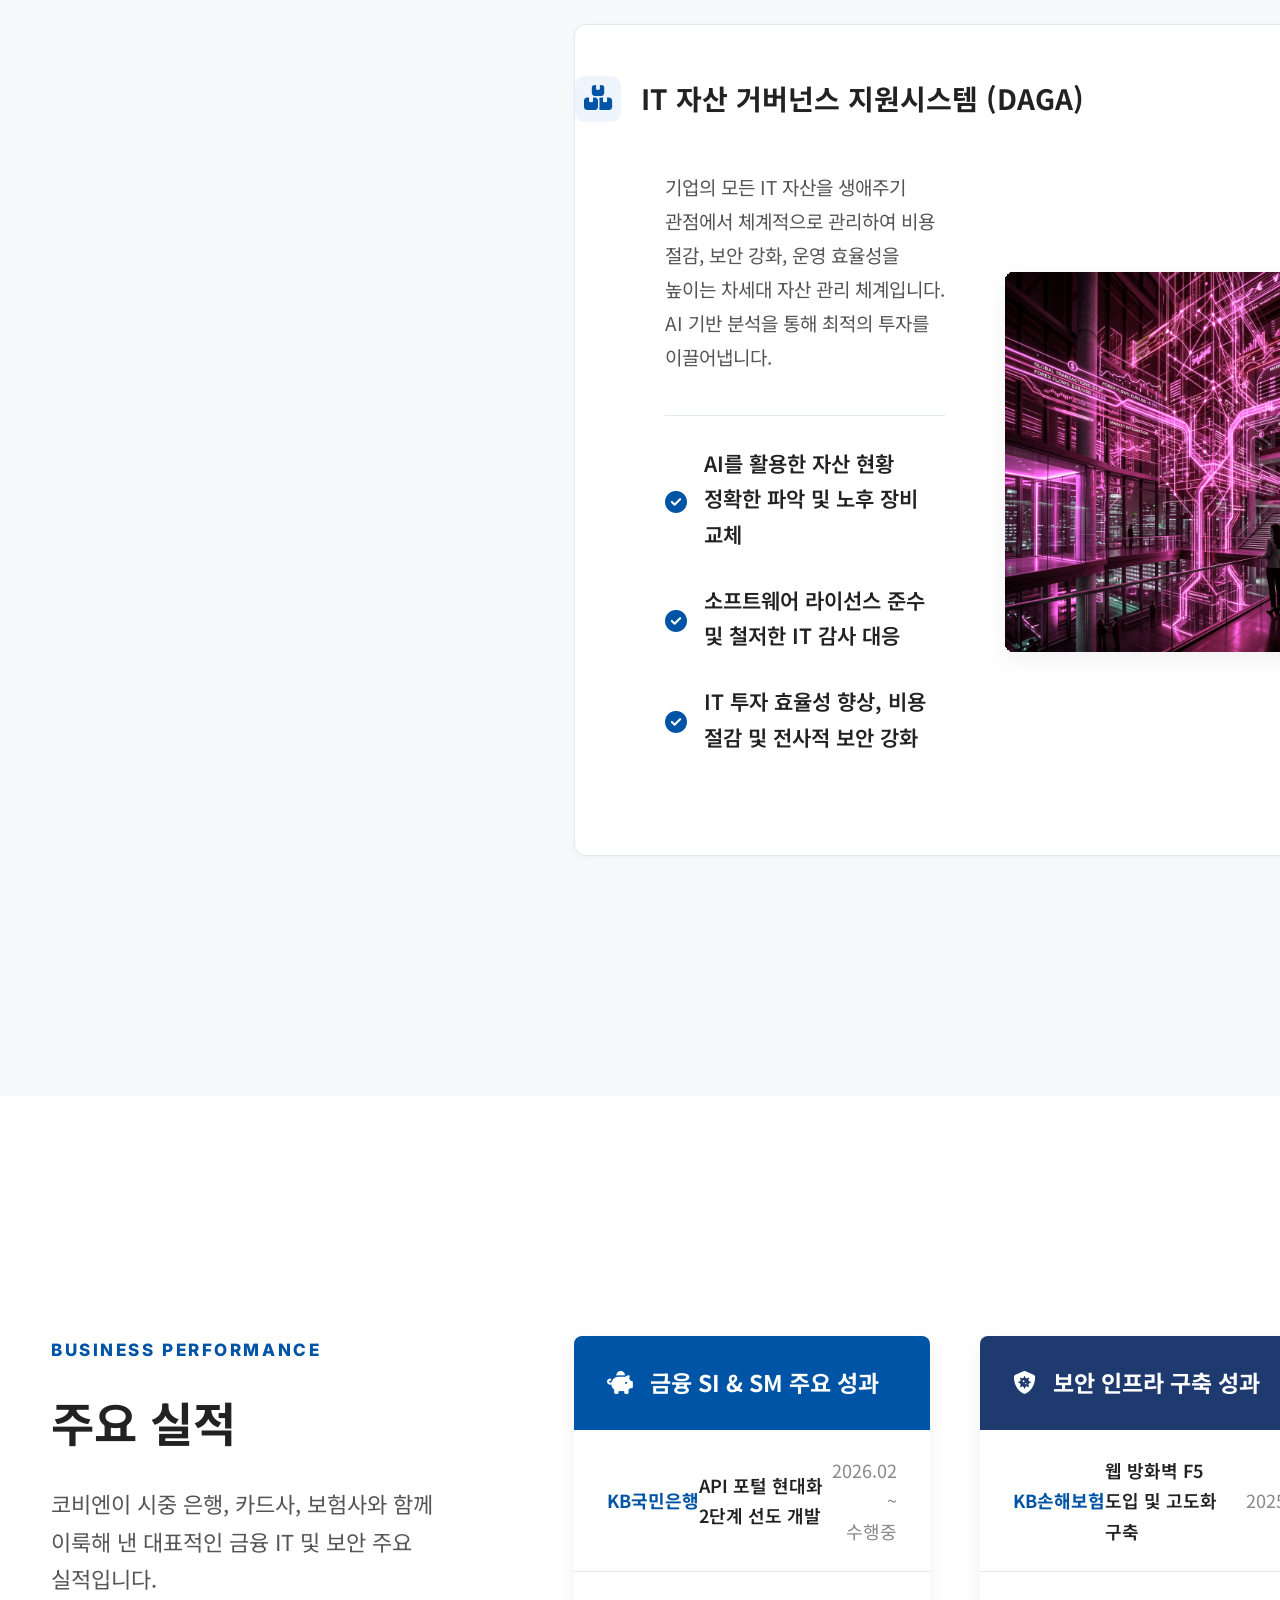
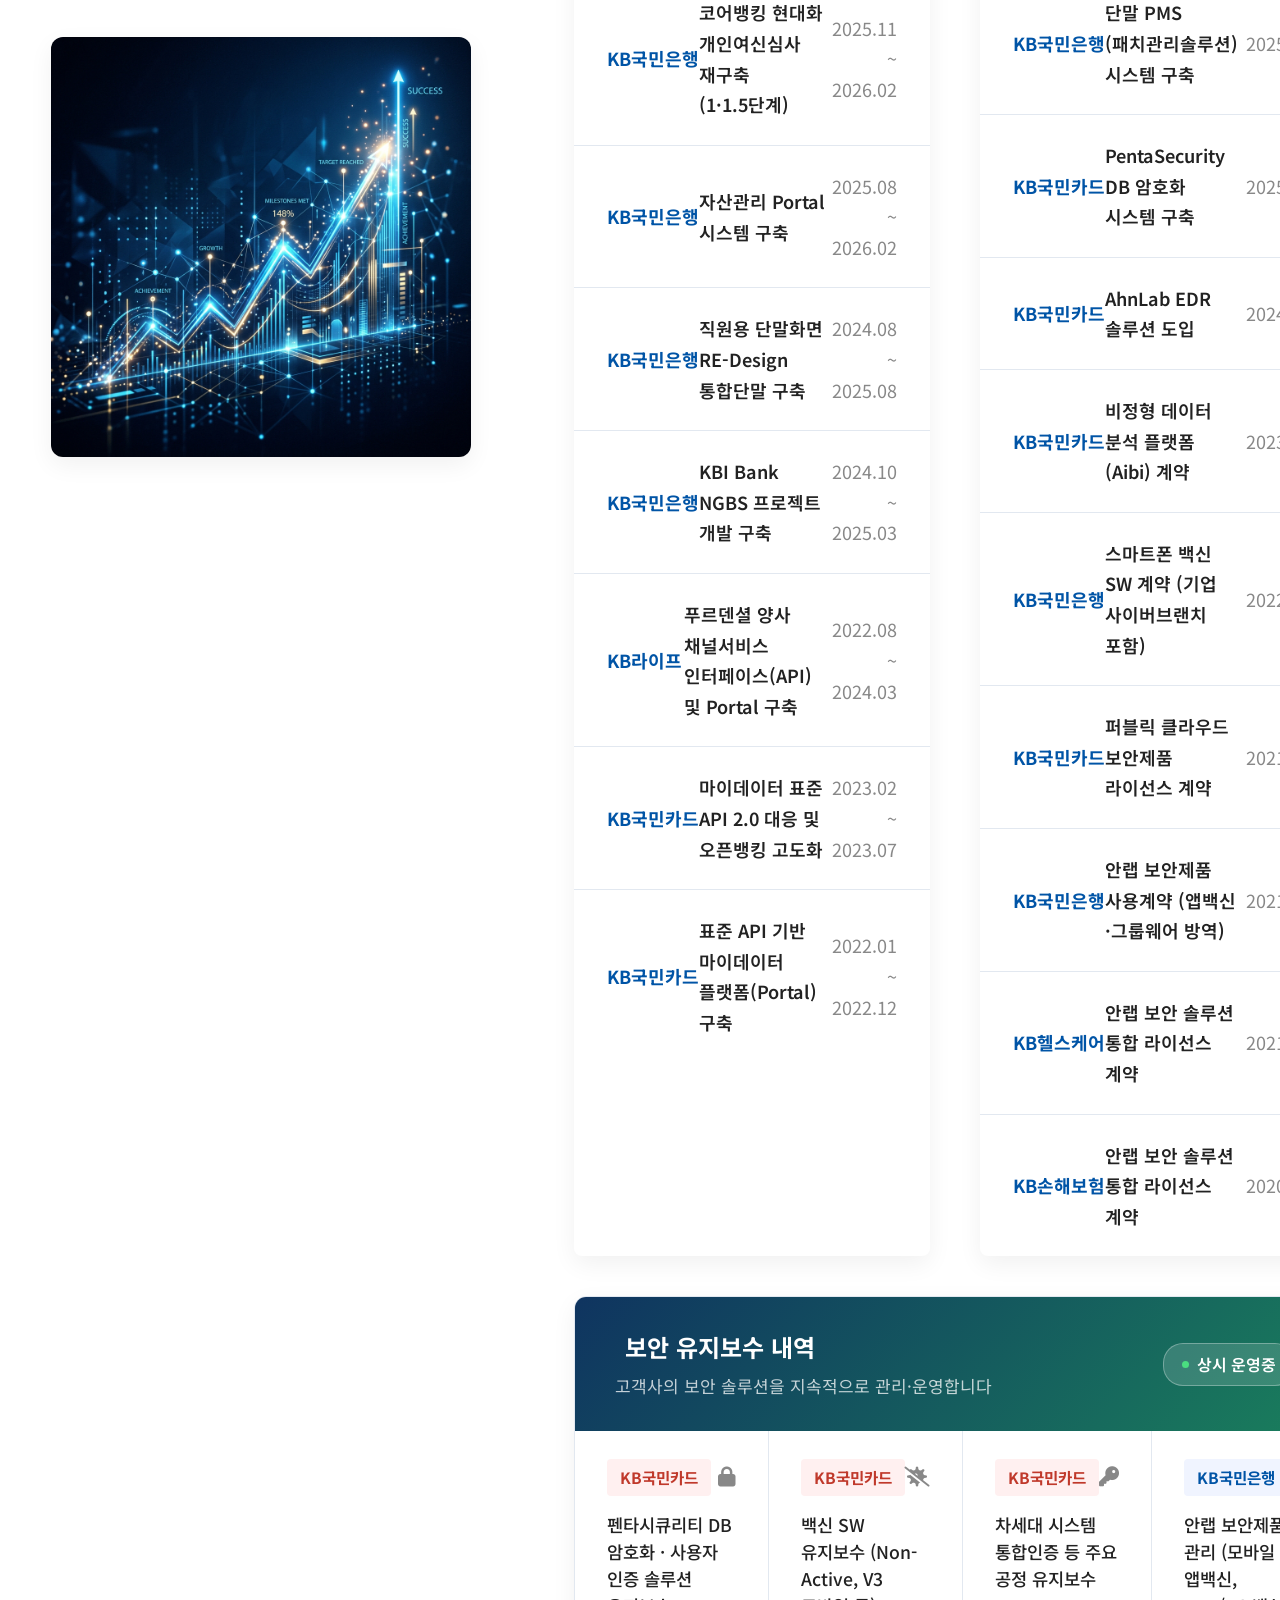
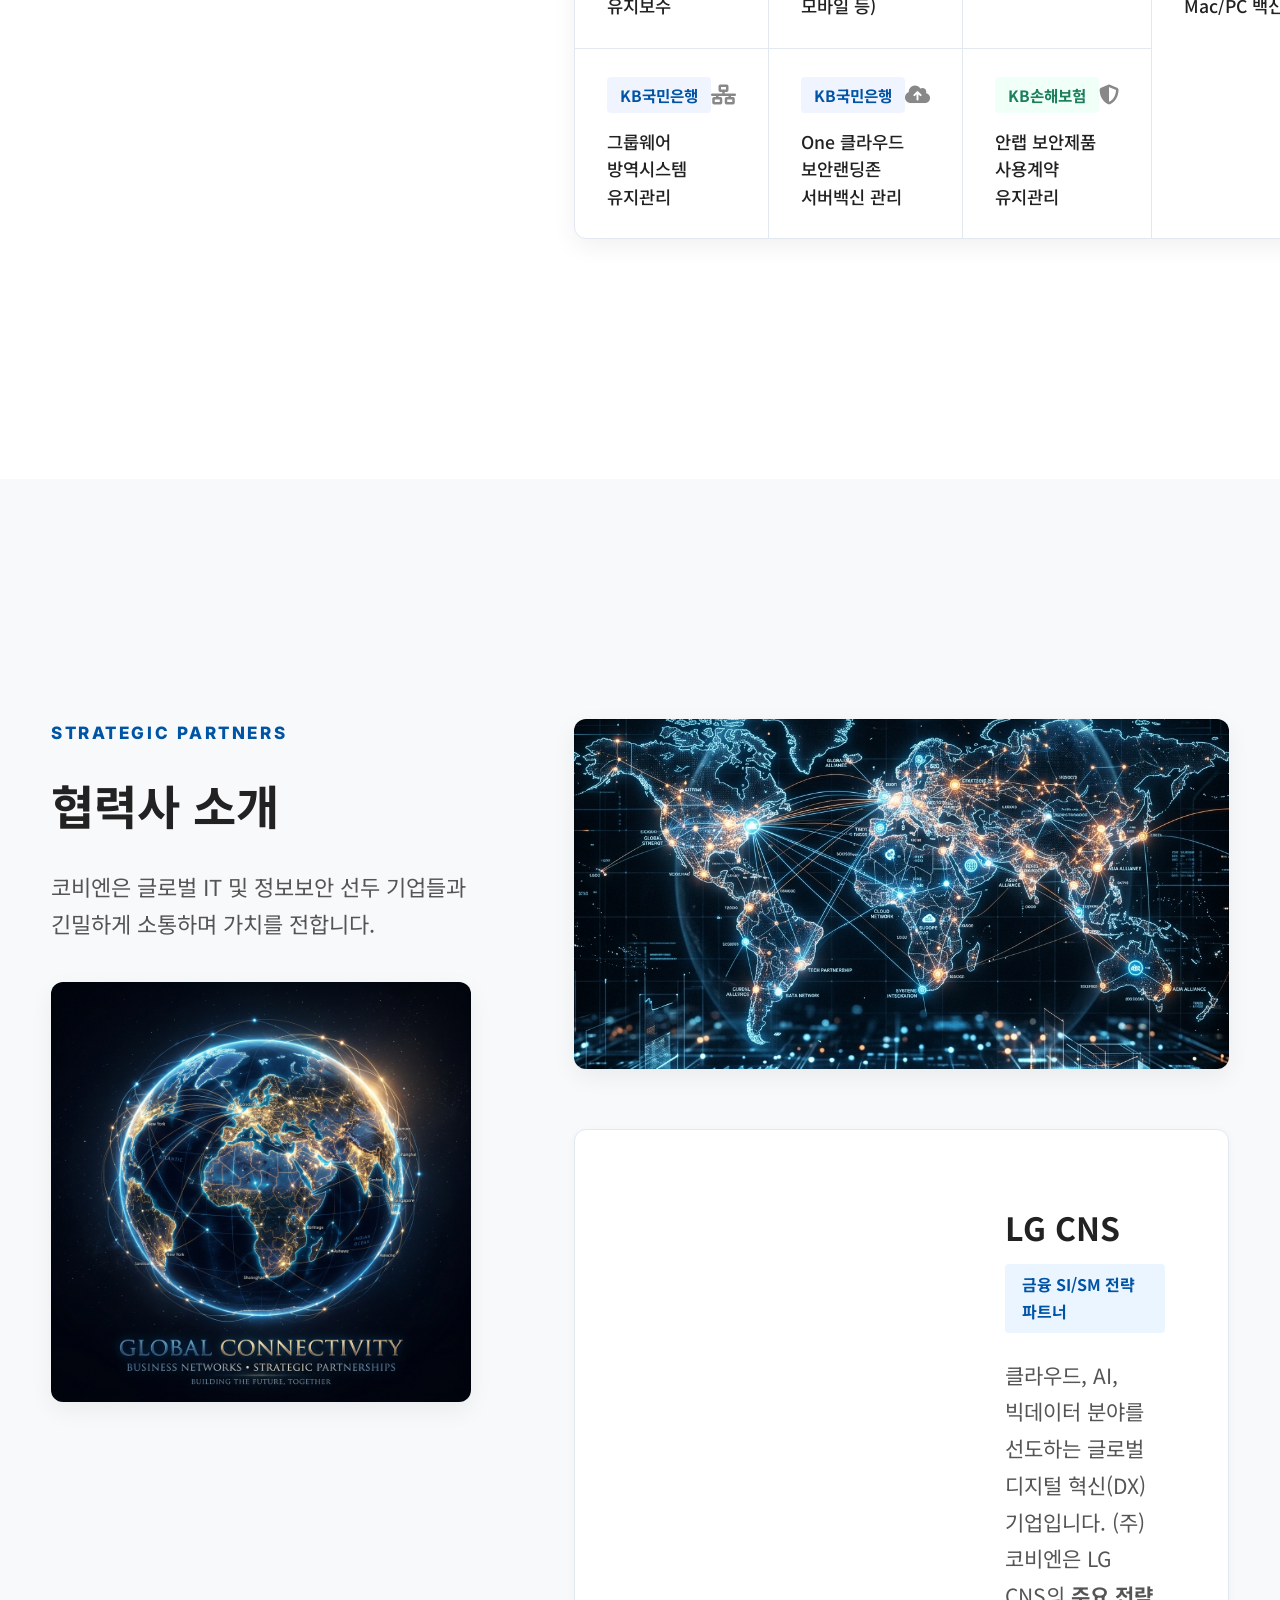
==== commit dd4b9692: "feat: 주요실적 개선, 유지보수 섹션 추가, 협력사 F5 추가 및 카드 디자인 통일 - 주요실적 2열(SI/SM+보안구축) + 하단 보안유지보수 카드그리드 레이아웃 재구성 - " ====
--- a/index.html
+++ b/index.html
@@ -4,42 +4,51 @@
   <meta charset="UTF-8">
   <meta name="viewport" content="width=device-width, initial-scale=1.0">
   <title>코비엔 CO-BIEN | 금융 SI & SM 및 보안 솔루션 전문 기업</title>
-  <meta name="description" content="귀사의 가치를 높여주는 최선의 선택, (주)코비엔입니다. 금융 SI & SM 구축 및 완벽하게 구현되는 보안 솔루션 서비스를 제공합니다.">
+  <meta name="description" content="AhnLab Partner (주)코비엔입니다. 금융 SI & SM 구축 및 완벽하게 구현되는 엔드포인트 보안 인프라 서비스를 제공합니다.">
   
-  <!-- 구글 폰트 (Outfit & Noto Sans KR) -->
+  <!-- 구글 폰트 (Noto Sans KR & Inter) -->
   <link rel="preconnect" href="https://fonts.googleapis.com">
   <link rel="preconnect" href="https://fonts.gstatic.com" crossorigin>
-  <link href="https://fonts.googleapis.com/css2?family=Noto+Sans+KR:wght@300;400;500;700&family=Outfit:wght@300;400;600;800&display=swap" rel="stylesheet">
+  <link href="https://fonts.googleapis.com/css2?family=Inter:wght@300;400;500;600;700;800&family=Noto+Sans+KR:wght@300;400;500;700;900&display=swap" rel="stylesheet">
   
   <!-- 폰트어썸 아이콘 -->
   <link rel="stylesheet" href="https://cdnjs.cloudflare.com/ajax/libs/font-awesome/6.4.0/css/all.min.css">
   
-  <!-- 커스텀 스타일시트 -->
+  <!-- 안랩 스타일 전용 스타일시트 -->
   <link rel="stylesheet" href="index.css">
 </head>
 <body>
 
-  <!-- 배경용 네온 블러 효과 (밝은 테마에 맞춘 부드러운 파스텔톤 블러) -->
-  <div class="glow-bg">
-    <div class="blob blob-1"></div>
-    <div class="blob blob-2"></div>
-  </div>
-
-  <!-- 헤더 (글래스모피즘 네비게이션) -->
-  <header id="main-header">
+  <!-- 헤더 (안랩 스타일: 5대 메뉴 개편 및 상시 화이트 고정) -->
+  <header id="main-header" class="ahnlab-header">
     <div class="container header-container">
       <a href="#" class="logo-link">
-        <img src="assets/logo-y.jpg" alt="CO-BIEN 코비엔" class="brand-logo">
+        <div class="text-logo">
+          <span class="text-en">CO-B<span class="dot">i</span>EN</span>
+        </div>
       </a>
       <nav class="nav-links">
-        <a href="#about" class="nav-item">회사소개</a>
-        <a href="#history" class="nav-item">연혁</a>
-        <a href="#organization" class="nav-item">조직도</a>
-        <a href="#business" class="nav-item">사업분야</a>
-        <a href="#solutions" class="nav-item">솔루션</a>
-        <a href="#recruit" class="nav-item">인재채용</a>
-        <a href="#partners" class="nav-item">협력사</a>
-        <a href="#contact" class="nav-item contact-btn">문의하기</a>
+        <div class="nav-item-dropdown">
+          <a href="#about" class="nav-item">회사소개 <i class="fa-solid fa-chevron-down nav-arrow"></i></a>
+          <ul class="dropdown-menu">
+            <li><a href="#vision">기업비전</a></li>
+            <li><a href="#philosophy">기업이념</a></li>
+            <li><a href="#history">주요연혁</a></li>
+            <li><a href="#ceo">대표님 말씀</a></li>
+          </ul>
+        </div>
+        <div class="nav-item-dropdown">
+          <a href="#business" class="nav-item">사업분야 <i class="fa-solid fa-chevron-down nav-arrow"></i></a>
+          <ul class="dropdown-menu">
+            <li><a href="#biz-si">금융 SI</a></li>
+            <li><a href="#biz-sm">금융 SM</a></li>
+            <li><a href="#biz-security">엔드포인트 보안</a></li>
+            <li><a href="#biz-network">네트워크/방화벽</a></li>
+          </ul>
+        </div>
+        <a href="#projects" class="nav-item">주요실적</a>
+        <a href="#partners" class="nav-item">협력사소개</a>
+        <a href="#contact" class="nav-item contact-btn">Contact Us</a>
       </nav>
       <button class="mobile-menu-toggle" id="menu-toggle" aria-label="메뉴 열기">
         <i class="fa-solid fa-bars"></i>
@@ -50,1133 +59,998 @@
   <!-- 모바일 메뉴 -->
   <div class="mobile-nav" id="mobile-nav">
     <a href="#about" class="mobile-nav-item">회사소개</a>
-    <a href="#history" class="mobile-nav-item">연혁</a>
-    <a href="#organization" class="mobile-nav-item">조직도</a>
     <a href="#business" class="mobile-nav-item">사업분야</a>
-    <a href="#solutions" class="mobile-nav-item">솔루션</a>
-    <a href="#recruit" class="mobile-nav-item">인재채용</a>
-    <a href="#partners" class="mobile-nav-item">협력사</a>
-    <a href="#contact" class="mobile-nav-item mobile-contact-btn">문의하기</a>
+    <a href="#projects" class="mobile-nav-item">주요실적</a>
+    <a href="#partners" class="mobile-nav-item">협력사소개</a>
+    <a href="#contact" class="mobile-nav-item mobile-contact-btn">Contact Us</a>
   </div>
 
-  <!-- 히어로 섹션 (밝은 그라데이션과 라이트 이미지 오버레이) -->
-  <section id="hero" class="tech-grid-pattern" style="background-image: linear-gradient(to bottom, rgba(255, 255, 255, 0.45), rgba(255, 255, 255, 0.9)), url('assets/hero_light_bg.png');">
-    <div class="container hero-container">
+  <!-- 히어로 섹션 (기존 대문 디자인 및 크기 유지) -->
+  <section id="hero" class="ahnlab-hero">
+    
+    <!-- 비디오 백그라운드 (YouTube) -->
+    <div class="video-bg-wrap">
+      <!-- 고품질 IT 네트워크 파티클 애니메이션 캔버스 -->
+      <canvas id="hero-canvas" class="bg-video"></canvas>
+      <div class="video-overlay" style="background: rgba(4, 15, 33, 0.3);"></div>
+    </div>
+
+    <div class="container hero-container" style="position: relative; z-index: 2;">
       <div class="hero-content">
-        <span class="badge fade-in-up">금융 & 보안 IT 혁신 파트너</span>
-        <h1 class="hero-title fade-in-up delay-1">
-          고객 가치를 혁신하는<br>
-          <span class="text-gradient">금융·보안 전문 기업, 코비엔</span>
+        <span class="badge">금융 & 정보보안 혁신 리더</span>
+        <h1 class="hero-title">
+          안전해서 더욱 자유로운<br>
+          <span class="text-primary">금융 IT 세상, 코비엔</span>
         </h1>
-        <p class="hero-subtitle fade-in-up delay-2">
-          (주)코비엔은 금융 SI/SM 및 보안 솔루션을 주력으로 하는 IT 전문 기업입니다.<br>
-          '완벽'과 '신뢰'를 핵심 가치로 삼아 고객의 비즈니스 가치를 높이며,<br>
-          지속적인 인재 채용과 파트너십을 통해 미래 성장을 도모하고 있습니다.
+        <p class="hero-subtitle">
+          금융보안을 바탕으로 한 SI 및 SM 고도화, AI 기반 자산관리와 전문 컨설팅을 통해<br>
+          미래 금융 시장을 선도하는 혁신 파트너가 되겠습니다.
         </p>
-        <div class="hero-actions fade-in-up delay-3">
-          <a href="#business" class="btn btn-primary glow-button">
-            서비스 자세히 보기 <i class="fa-solid fa-arrow-right"></i>
+        <div class="hero-actions">
+          <a href="#business" class="btn btn-primary">
+            사업 영역 보기 <i class="fa-solid fa-chevron-right"></i>
           </a>
-          <a href="#about" class="btn btn-secondary">
-            회사 소개
+          <a href="#contact" class="btn btn-outline">
+            솔루션 도입 문의
           </a>
-        </div>
-      </div>
-      <div class="hero-stats fade-in-up delay-3">
-        <div class="terminal-mockup glass-card">
-          <div class="terminal-header">
-            <div class="terminal-dots">
-              <span class="dot dot-red"></span>
-              <span class="dot dot-yellow"></span>
-              <span class="dot dot-green"></span>
-            </div>
-            <div class="terminal-title">bash - cobien_core.sh</div>
-          </div>
-          <div class="terminal-body">
-            <p class="term-line"><span class="term-prompt">$</span> ./init_cobien_service.sh</p>
-            <p class="term-line term-success">[OK] Loading Financial SI Core Engine...</p>
-            <p class="term-line term-success">[OK] Securing endpoint via AhnLab SDK v5.2</p>
-            <p class="term-line term-info">[INFO] Initializing F5 WAF Load Balancer...</p>
-            <p class="term-line term-info">[INFO] Connected to KB Star Portal API Gateway</p>
-            <p class="term-line"><span class="term-prompt">$</span> cobien --status</p>
-            <div class="term-status-grid">
-              <div class="term-stat-item">
-                <span class="t-lbl">DEV STAFF</span>
-                <span class="t-val text-gradient">162명</span>
-              </div>
-              <div class="term-stat-item">
-                <span class="t-lbl">PARTNERS</span>
-                <span class="t-val">9+ VENDORS</span>
-              </div>
-              <div class="term-stat-item">
-                <span class="t-lbl">RELIABILITY</span>
-                <span class="t-val">100% SECURE</span>
-              </div>
-            </div>
-          </div>
         </div>
       </div>
     </div>
   </section>
 
-  <!-- 회사 소개 섹션 -->
+
+
+  <!-- 회사 소개 섹션 (순서 변경: 기업비전 ➔ 기업이념 ➔ 주요연혁 ➔ 대표님 말씀, 대형 가로형 박스화) -->
   <section id="about" class="section">
-    <div class="container">
-      <div class="section-header">
-        <span class="section-tag">회사소개</span>
-        <h2 class="section-title">코비엔 회사소개</h2>
-        <p class="section-subtitle">완벽을 추구하며 고객과의 상호 신뢰와 소통을 핵심 가치로 둡니다.</p>
-      </div>
-
-      <!-- PPTX 내용 반영: 핵심 사업 영역 & 기업 가치 및 비전 -->
-      <div class="pptx-grid">
-        <!-- 핵심 사업 영역 -->
-        <div class="pptx-column glass-card">
-          <div class="pptx-column-header blue-gradient-bg">
-            <i class="fa-solid fa-gears"></i>
-            <h3>핵심 사업 영역 <span class="sub-en">Core Business</span></h3>
-          </div>
-          <div class="pptx-items">
-            <div class="pptx-item">
-              <div class="pptx-item-icon"><i class="fa-solid fa-network-wired"></i></div>
-              <div class="pptx-item-text">
-                <h4>금융 SI & SM 최적화</h4>
-                <p>사용자에게 최적화된 금융 환경을 구축하고 안정적인 유지보수 서비스를 제공합니다.</p>
-              </div>
-            </div>
-            <div class="pptx-item">
-              <div class="pptx-item-icon"><i class="fa-solid fa-shield-halved"></i></div>
-              <div class="pptx-item-text">
-                <h4>완벽한 보안 솔루션</h4>
-                <p>보안 인터페이스 개발 및 테스트를 통해 어떠한 환경에서도 완벽하게 구현되는 기술을 제공합니다.</p>
-              </div>
-            </div>
-            <div class="pptx-item">
-              <div class="pptx-item-icon"><i class="fa-solid fa-chart-line"></i></div>
-              <div class="pptx-item-text">
-                <h4>비즈니스 솔루션 확대</h4>
-                <p>기업의 효율성을 높이는 다양한 Biz 솔루션 개발 및 사업 영역을 확장하고 있습니다.</p>
-              </div>
-            </div>
-          </div>
-        </div>
-
-        <!-- 기업 가치 및 비전 -->
-        <div class="pptx-column glass-card">
-          <div class="pptx-column-header purple-gradient-bg">
-            <i class="fa-solid fa-eye"></i>
-            <h3>기업 가치 및 비전 <span class="sub-en">Values & Vision</span></h3>
-          </div>
-          <div class="pptx-items">
-            <div class="pptx-item">
-              <div class="pptx-item-icon"><i class="fa-solid fa-circle-check"></i></div>
-              <div class="pptx-item-text">
-                <h4>고객 가치 중심의 완벽주의</h4>
-                <p>고객의 가치를 높이는 것을 최우선으로 하며, 모든 프로젝트에서 완벽을 지향합니다.</p>
-              </div>
-            </div>
-            <div class="pptx-item">
-              <div class="pptx-item-icon"><i class="fa-solid fa-handshake"></i></div>
-              <div class="pptx-item-text">
-                <h4>신뢰 기반의 파트너십</h4>
-                <p>서로 신뢰하고 소통하여 미래를 함께 이어갈 파트너를 위해 항상 열려 있습니다.</p>
-              </div>
-            </div>
-            <div class="pptx-item">
-              <div class="pptx-item-icon"><i class="fa-solid fa-users"></i></div>
-              <div class="pptx-item-text">
-                <h4>인재와 함께하는 성장</h4>
-                <p>즐겁게 일하고 함께 성장할 수 있는 우수한 인재를 상시 기다리고 있습니다.</p>
-              </div>
-            </div>
-          </div>
-        </div>
-      </div>
-
-      <!-- 경영 이념, 방향, 일반 현황 (Slide 1 실데이터) -->
-      <div class="philosophy-overview-grid">
-        <!-- 경영 이념 (CI 소개) -->
-        <div class="philosophy-card glass-card">
-          <div class="ph-header">
-            <i class="fa-solid fa-lightbulb"></i>
-            <h4>경영 이념 (CI 소개)</h4>
-          </div>
-          <div class="ph-body ci-section">
-            <div class="ci-logo-box">
-              <img src="assets/logo-y.jpg" alt="CO-bien CI Logo" class="ci-img">
-            </div>
-            <div class="ci-desc">
-              <p class="ci-mean"><strong>CO-bien 의미:</strong> "함께 즐겁다", "함께 즐기다"</p>
-              <ul class="ci-details">
-                <li>CO-Bien의 울타리에서 편안하게 누워 있는 모습을 형상화</li>
-                <li>열린 사회 지향, 새로운 시각과 사고를 갖기 위해 한 곳을 비워두는 여유</li>
-              </ul>
-            </div>
-          </div>
-        </div>
-
-        <!-- 경영 방향 -->
-        <div class="philosophy-card glass-card">
-          <div class="ph-header">
-            <i class="fa-solid fa-compass"></i>
-            <h4>경영 방향</h4>
-          </div>
-          <div class="ph-body direction-section">
-            <p class="dir-lead">금융 IT의 경험을 바탕으로</p>
-            <ul class="dir-list">
-              <li><i class="fa-solid fa-circle-chevron-right"></i> 고객과 함께 IT의 가치를 창출하고 동반 성장</li>
-              <li><i class="fa-solid fa-circle-chevron-right"></i> 구성원과 더불어 꿈을 설계하고 이루어내며 지속성장</li>
-            </ul>
-          </div>
-        </div>
-
-        <!-- 일반 현황 -->
-        <div class="philosophy-card glass-card">
-          <div class="ph-header">
-            <i class="fa-solid fa-circle-info"></i>
-            <h4>일반 현황</h4>
-          </div>
-          <div class="ph-body info-section">
-            <table class="info-table">
-              <tr>
-                <th>회사명</th>
-                <td>(주)코비엔</td>
-                <th>대표자</th>
-                <td>김혜숙</td>
-              </tr>
-              <tr>
-                <th>설립일</th>
-                <td colspan="3">2014년 04월 08일</td>
-              </tr>
-              <tr>
-                <th>인력구성</th>
-                <td colspan="3">총 173명 (개발 153명, 보안 2명, 영업 6명 등)</td>
-              </tr>
-              <tr>
-                <th>사업분야</th>
-                <td colspan="3">SI/SM (은행, 카드, 보험 등), 솔루션, S/W 컨설팅</td>
-              </tr>
-            </table>
-          </div>
-        </div>
-      </div>
-
-      <!-- CEO 인사말 및 CI 가상 모달 연결 카드 -->
-      <div class="ceo-message-box glass-card">
-        <div class="ceo-img-placeholder">
-          <i class="fa-solid fa-user-tie"></i>
-        </div>
-        <div class="ceo-text">
-          <blockquote>
-            "코비엔은 2014년 설립 이래 축적된 금융 IT 경험과 대내외 파트너십을 바탕으로, 고객의 IT 경쟁력 향상을 위해 정성을 다하는 동반 성장 파트너입니다."
-          </blockquote>
-          <cite>대표이사 김혜숙</cite>
-          <button class="btn btn-sm btn-outline" id="ceo-modal-trigger">인사말 전문 보기</button>
-        </div>
-      </div>
-
-      <!-- PPTX 내용 반영: 인력 구성 및 재무 구조 추가 -->
-      <div class="stats-overview-grid">
-        <div class="stats-overview-card glass-card">
-          <div class="stats-overview-header">
-            <i class="fa-solid fa-users-gear"></i>
-            <h4>전문 IT 인력 구성 현황 <span class="stats-date">(2026.03 기준)</span></h4>
-          </div>
-          <div class="stats-overview-body">
-            <div class="main-stat">
-              <span class="stat-large text-gradient">총 162 명</span>
-              <p class="stat-desc">분야별 특/고급 기술진 중심의 탄탄한 구성</p>
-            </div>
-            <div class="sub-stats">
-              <div class="sub-stat-item">
-                <span class="sub-stat-label">특급기술자</span>
-                <span class="sub-stat-val">9명</span>
-              </div>
-              <div class="sub-stat-item">
-                <span class="sub-stat-label">고급기술자</span>
-                <span class="sub-stat-val">61명</span>
-              </div>
-              <div class="sub-stat-item">
-                <span class="sub-stat-label">중급기술자</span>
-                <span class="sub-stat-val">47명</span>
-              </div>
-              <div class="sub-stat-item">
-                <span class="sub-stat-label">초급기술자</span>
-                <span class="sub-stat-val">45명</span>
-              </div>
-            </div>
-          </div>
-        </div>
-
-        <div class="stats-overview-card glass-card">
-          <div class="stats-overview-header">
-            <i class="fa-solid fa-chart-line"></i>
-            <h4>최근 3개년 안정적 재무 성장</h4>
-          </div>
-          <div class="stats-overview-body">
-            <div class="main-stat">
-              <span class="stat-large text-gradient">연평균 20%+ 성장</span>
-              <p class="stat-desc">안정적 매출액 증가율 및 우수한 신용 지표</p>
-            </div>
-            <div class="chart-mockup">
-              <div class="chart-bar-item">
-                <span class="chart-label">2023년</span>
-                <div class="chart-bar-container">
-                  <div class="chart-bar bar-1" style="width: 60%">19.92%</div>
-                </div>
-              </div>
-              <div class="chart-bar-item">
-                <span class="chart-label">2024년</span>
-                <div class="chart-bar-container">
-                  <div class="chart-bar bar-2" style="width: 85%">25.33%</div>
-                </div>
-              </div>
-              <div class="chart-bar-item">
-                <span class="chart-label">2025년</span>
-                <div class="chart-bar-container">
-                  <div class="chart-bar bar-3" style="width: 100%">28.82%</div>
-                </div>
-              </div>
-            </div>
-            <div class="financial-badges">
-              <div class="fin-badge">
-                <span class="fin-label">2025년 영업이익</span>
-                <span class="fin-val text-gradient">4억 7,500만원</span>
-              </div>
-            </div>
+    <div class="container-fluid" style="padding: 0 4vw; max-width: 100%;">
+      <div class="split-section-layout">
+        
+        <!-- 좌측: 타이틀 -->
+        <div class="split-section-intro">
+          <div class="section-header">
+            <span class="section-tag">COMPANY OVERVIEW</span>
+            <h2 class="section-title">회사 소개</h2>
+            <p class="section-subtitle">코비엔은 기술의 완벽과 상호 신뢰를 바탕으로 더 높은 비즈니스 가치를 설계합니다.</p>
+          </div>
+          <img src="assets/left_about.png" alt="회사 소개 비주얼" style="width:100%; border-radius:12px; margin-top:2rem; box-shadow:var(--shadow-md); object-fit:cover;">
+        </div>
+
+        <!-- 우측: 컨텐츠 -->
+        <div class="split-section-content">
+          <!-- 회사소개 대형 블록 모음 -->
+          <div class="about-blocks">
+        
+        <!-- 1단계: 기업비전 (Vision) - 대형 풀와이드 블록 -->
+        <div class="about-block block-vision" id="vision">
+          <div class="block-visual">
+            <img src="assets/about_vision.png" alt="기업비전" style="width:100%; border-radius:8px; object-fit:cover; aspect-ratio:1/1; box-shadow:var(--shadow-md);">
+          </div>
+          <div class="block-content">
+            <span class="block-tag">01. 기업비전</span>
+            <h3>금융 IT 전문성과 최첨단 정보보안 기술의 결합</h3>
+            <p>
+              (주)코비엔은 빠르게 변모하는 금융 환경 속에서 시스템의 안정성과 보안의 무결성을 동시에 달성하는 것을 지향합니다. 우리는 특/고급 기술진 중심의 단단한 맨파워를 기반으로 금융사 계정계 및 정보계 등의 코어 시스템 현대화를 선도하며, 고객과 구성원 모두가 신뢰를 기반으로 함께 도약하는 지속가능한 IT 비즈니스 파트너로 나아갈 것입니다.
+            </p>
+          </div>
+        </div>
+
+        <!-- 2단계: 기업이념 (Philosophy) - 대형 풀와이드 블록 + 인력 현황 인포그래픽 -->
+        <div class="about-block block-philosophy" id="philosophy">
+          <div class="block-content">
+            <span class="block-tag">02. 경영 이념 (CI 소개)</span>
+            <h3>함께 즐겁게 일하고 성장하는 열린 울타리</h3>
+            <p>
+              CO-bien은 프랑스어로 <strong>"함께 즐겁다", "함께 즐기다"</strong>라는 뜻을 지니고 있습니다. 코비엔의 울타리 안에서 모든 구성원이 편안하게 소통하고 새로운 시각을 넓힐 수 있도록 여유의 가치를 경영 전반에 녹여냅니다.
+            </p>
+            
+            <!-- 인력 현황 스택 바를 기업이념 하단에 큼직하게 통합 배치 -->
+            <div class="manpower-bar-embed">
+              <div class="bar-header-ahn">
+                <h5><i class="fa-solid fa-users-gear"></i> 전문 IT 기술진 인력 구성 <span class="as-of">(총 162명)</span></h5>
+                <span class="badge">특/고급 엔지니어 43% 이상</span>
+              </div>
+              <div class="progress-stack-bar">
+                <div class="bar-segment seg-1" style="width: 6%" title="특급기술자 9명">6%</div>
+                <div class="bar-segment seg-2" style="width: 38%" title="고급기술자 61명">38%</div>
+                <div class="bar-segment seg-3" style="width: 29%" title="중급기술자 47명">29%</div>
+                <div class="bar-segment seg-4" style="width: 27%" title="초급기술자 45명">27%</div>
+              </div>
+              <div class="legend-list">
+                <div class="legend-item"><span class="legend-color seg-1"></span> 특급 (9명)</div>
+                <div class="legend-item"><span class="legend-color seg-2"></span> 고급 (61명)</div>
+                <div class="legend-item"><span class="legend-color seg-3"></span> 중급 (47명)</div>
+                <div class="legend-item"><span class="legend-color seg-4"></span> 초급 (45명)</div>
+              </div>
+            </div>
+          </div>
+          <div class="block-visual ci-logo-wrap">
+            <img src="assets/about_philosophy.png" alt="경영 이념" style="width:100%; border-radius:8px; object-fit:cover; aspect-ratio:1/1; box-shadow:var(--shadow-md);">
+          </div>
+        </div>
+
+        <!-- 3단계: 주요연혁 (History) - 대형 풀와이드 탭 방식 테이블 블록 -->
+        <div class="about-block block-history" id="history">
+          <div class="block-content" style="width: 100%; max-width: 100%;">
+            <span class="block-tag">03. 주요 연혁</span>
+            <h3>고객사와 함께 이룩해 온 코비엔의 발자취</h3>
+            
+            <!-- 연혁 탭 선택 메뉴 -->
+            <div class="history-tab-menu">
+              <button class="history-tab-btn active" data-history-range="recent">Recent (2021 ~ 2025)</button>
+              <button class="history-tab-btn" data-history-range="older">Foundation (2014 ~ 2017)</button>
+            </div>
+
+            <!-- 연혁 콘텐츠 패널 -->
+            <div class="history-tab-container">
+              <!-- 최근 연혁 -->
+              <div class="history-pane active" id="history-recent">
+                <table class="history-table">
+                  <tbody>
+                    <tr>
+                      <td class="year">2025년</td>
+                      <td class="contents">
+                        <ul>
+                          <li>F5 네트웍스 파트너(Partner) 계약 체결 및 웹 방화벽 솔루션 사업 개시</li>
+                          <li>KB손해보험 웹 방화벽 F5 도입 및 고도화 구축 완료</li>
+                          <li>KB국민은행 단말 PMS 패치관리 시스템 구축</li>
+                        </ul>
+                      </td>
+                    </tr>
+                    <tr>
+                      <td class="year">2024년</td>
+                      <td class="contents">
+                        <ul>
+                          <li>LG CNS 주요 전략 파트너 계약 체결 (금융 SI/SM 공고화)</li>
+                          <li>KB국민카드 AhnLab EDR 솔루션 도입 및 백신 유지보수 라이선스 계약</li>
+                        </ul>
+                      </td>
+                    </tr>
+                    <tr>
+                      <td class="year">2021년</td>
+                      <td class="contents">
+                        <ul>
+                          <li>글로싸인(전자계약 서비스) 솔루션 파트너 계약 체결</li>
+                          <li>㈜씽크엠(MiAPS 모바일 하이브리드 플랫폼) 파트너 계약</li>
+                          <li>Software AG 파트너 계약</li>
+                        </ul>
+                      </td>
+                    </tr>
+                  </tbody>
+                </table>
+              </div>
+
+              <!-- 과거 연혁 -->
+              <div class="history-pane" id="history-older">
+                <table class="history-table">
+                  <tbody>
+                    <tr>
+                      <td class="year">2017년</td>
+                      <td class="contents">
+                        <ul>
+                          <li>LG CNS㈜ 협력업체(SI/SM) 공식 계약 체결</li>
+                        </ul>
+                      </td>
+                    </tr>
+                    <tr>
+                      <td class="year">2016년</td>
+                      <td class="contents">
+                        <ul>
+                          <li>안랩㈜ 공식 파트너업체(Partner Agreement) 계약</li>
+                          <li>라온시큐어㈜ 파트너 계약 체결</li>
+                          <li>Cisco Partner 파트너 계약 체결</li>
+                        </ul>
+                      </td>
+                    </tr>
+                    <tr>
+                      <td class="year">2015년</td>
+                      <td class="contents">
+                        <ul>
+                          <li>코비엔 기업부설 기술연구소 설립 및 국가공인 인증 획득</li>
+                          <li>SK C&C 공식 협력업체 계약 체결</li>
+                        </ul>
+                      </td>
+                    </tr>
+                    <tr>
+                      <td class="year">2014년</td>
+                      <td class="contents">
+                        <ul>
+                          <li>(주)코비엔 법인 설립</li>
+                          <li>펜타시큐리티시스템㈜ Specialized Partner 계약 체결</li>
+                        </ul>
+                      </td>
+                    </tr>
+                  </tbody>
+                </table>
+              </div>
+            </div>
+
+            <!-- 재무 성장 현황 지표 통합 -->
+            <div class="financial-card-box">
+              <div class="fin-text">
+                <i class="fa-solid fa-chart-line text-primary"></i>
+                <h4>안정적인 재무 지표 및 매출 성장</h4>
+                <p>매년 평균 20% 이상의 건실한 매출 증가율과 우수한 신용 등급을 바탕으로 고객사의 비즈니스를 지속적으로 흔들림 없이 지원할 수 있는 재무 안정성을 갖추고 있습니다.</p>
+              </div>
+              <div class="fin-chart-grid">
+                <div class="fin-bar-item">
+                  <span class="label">2023년</span>
+                  <div class="bar-track"><div class="bar-fill" style="height: 69%;"><span>19.9%</span></div></div>
+                </div>
+                <div class="fin-bar-item">
+                  <span class="label">2024년</span>
+                  <div class="bar-track"><div class="bar-fill" style="height: 88%;"><span>25.3%</span></div></div>
+                </div>
+                <div class="fin-bar-item">
+                  <span class="label">2025년</span>
+                  <div class="bar-track"><div class="bar-fill" style="height: 100%;"><span>28.8%</span></div></div>
+                </div>
+              </div>
+            </div>
+
+          </div>
+        </div>
+
+        <!-- 4단계: 대표님 말씀 (CEO Message) - 컴팩트 가로 카드 -->
+        <div class="about-block block-ceo" id="ceo" style="display:flex; align-items:center; gap:2.5rem; background:var(--bg-light); border:1px solid var(--border-color); border-radius:12px; padding:2rem 2.5rem; box-shadow:var(--shadow-sm);">
+          <!-- 대표 사진 (소형) -->
+          <div style="flex-shrink:0; width:90px; height:90px; border-radius:50%; overflow:hidden; border:3px solid var(--border-color); box-shadow:var(--shadow-md);">
+            <img src="assets/about_ceo.png" alt="대표이사" style="width:100%; height:100%; object-fit:cover; border-radius:50%;">
+          </div>
+          <!-- 텍스트 -->
+          <div style="flex:1; min-width:0;">
+            <span class="block-tag" style="display:block; margin-bottom:0.4rem;">04. 대표님 말씀</span>
+            <p style="font-size:1rem; color:var(--text-dark); line-height:1.7; margin:0 0 0.6rem;">
+              "고객의 비즈니스 고민을 내 일처럼 함께 나누며, 금융 IT와 보안 인프라 전반에서 완벽한 서비스를 제공할 것을 약속드립니다."
+            </p>
+            <p style="font-size:0.85rem; color:var(--text-muted); margin:0; font-weight:600;">대표이사 &nbsp;김 혜 숙</p>
+          </div>
+        </div>
           </div>
         </div>
       </div>
     </div>
   </section>
 
-  <!-- 주요 연혁 섹션 -->
-  <section id="history" class="section alt-bg tech-grid-pattern">
-    <div class="container">
-      <div class="section-header">
-        <span class="section-tag">연혁</span>
-        <h2 class="section-title">주요 연혁</h2>
-        <p class="section-subtitle">2014년 설립 이래, 고객과 함께 성장하며 이룩해 온 코비엔의 발자취입니다.</p>
-      </div>
-
-      <div class="history-layout">
-        <!-- 연혁 타임라인 영역 -->
-        <div class="history-timeline-box glass-card">
-          <div class="timeline-container">
-            <div class="timeline-line"></div>
-            
-            <!-- 2014 - 2017 -->
-            <div class="timeline-segment">
-              <div class="timeline-year-label text-gradient">2014 ~ 2017</div>
-              
-              <div class="timeline-item">
-                <div class="timeline-dot"></div>
-                <div class="timeline-content">
-                  <span class="year">2014</span>
-                  <p>㈜코비엔 설립</p>
-                </div>
-              </div>
-              
-              <div class="timeline-item">
-                <div class="timeline-dot"></div>
-                <div class="timeline-content">
-                  <span class="year">2014</span>
-                  <p>펜타시큐리티시스템㈜ Specialized Partner Agreement 계약</p>
-                </div>
-              </div>
-
-              <div class="timeline-item">
-                <div class="timeline-dot"></div>
-                <div class="timeline-content">
-                  <span class="year">2015</span>
-                  <p>SK C&C 협력 업체 계약</p>
-                </div>
-              </div>
-
-              <div class="timeline-item">
-                <div class="timeline-dot"></div>
-                <div class="timeline-content">
-                  <span class="year">2015</span>
-                  <p>기술 연구소 설립</p>
-                </div>
-              </div>
-
-              <div class="timeline-item">
-                <div class="timeline-dot"></div>
-                <div class="timeline-content">
-                  <span class="year">2016</span>
-                  <p>Cisco Partner 계약</p>
-                </div>
-              </div>
-
-              <div class="timeline-item">
-                <div class="timeline-dot"></div>
-                <div class="timeline-content">
-                  <span class="year">2016</span>
-                  <p>안랩㈜ 파트너업체 계약</p>
-                </div>
-              </div>
-
-              <div class="timeline-item">
-                <div class="timeline-dot"></div>
-                <div class="timeline-content">
-                  <span class="year">2016</span>
-                  <p>라온시큐어㈜ 파트너 계약</p>
-                </div>
-              </div>
-
-              <div class="timeline-item">
-                <div class="timeline-dot"></div>
-                <div class="timeline-content">
-                  <span class="year">2017</span>
-                  <p>LG CNS㈜ 협력 업체 계약</p>
-                </div>
-              </div>
-            </div>
-
-            <!-- 2021 ~ 2025 -->
-            <div class="timeline-segment">
-              <div class="timeline-year-label text-gradient">2021 ~ 2025</div>
-              
-              <div class="timeline-item">
-                <div class="timeline-dot"></div>
-                <div class="timeline-content">
-                  <span class="year">2021</span>
-                  <p>글로싸인(전자계약 서비스) 계약</p>
-                </div>
-              </div>
-
-              <div class="timeline-item">
-                <div class="timeline-dot"></div>
-                <div class="timeline-content">
-                  <span class="year">2021</span>
-                  <p>㈜씽크엠(MiAPS) 파트너 계약</p>
-                </div>
-              </div>
-
-              <div class="timeline-item">
-                <div class="timeline-dot"></div>
-                <div class="timeline-content">
-                  <span class="year">2021</span>
-                  <p>Software AG 파트너 계약</p>
-                </div>
-              </div>
-
-              <div class="timeline-item">
-                <div class="timeline-dot"></div>
-                <div class="timeline-content">
-                  <span class="year">2024</span>
-                  <p>LG CNS 주요전략 파트너 계약</p>
-                </div>
-              </div>
-
-              <div class="timeline-item">
-                <div class="timeline-dot"></div>
-                <div class="timeline-content">
-                  <span class="year">2025</span>
-                  <p>F5 네트웍스 파트너 계약</p>
-                </div>
-              </div>
-            </div>
-
-          </div>
-        </div>
-
-        <!-- 사업 분야 요약 (우측 열) -->
-        <div class="history-highlights">
-          <!-- 금융 사업 개발 -->
-          <div class="highlight-card glass-card">
-            <div class="hl-header blue-gradient-bg">
-              <i class="fa-solid fa-piggy-bank"></i>
-              <h5>금융 사업 개발</h5>
-            </div>
-            <div class="hl-body">
-              <p>KB국민은행, KB국민카드, KB라이프 등 차세대급 대규모 개발사업 참여</p>
-              <span class="hl-sub">(IT자산관리, KB은행현대화사업, API 포털개발)</span>
-            </div>
-          </div>
-
-          <!-- 신기술 -->
-          <div class="highlight-card glass-card">
-            <div class="hl-header purple-gradient-bg">
-              <i class="fa-solid fa-wand-magic-sparkles"></i>
-              <h5>신기술</h5>
-            </div>
-            <div class="hl-body">
-              <p>웹 표준 기반 금융환경을 구축하기 위한 다양한 솔루션 활용기술 보유</p>
-              <p class="hl-special"><i class="fa-solid fa-microchip"></i> AI 기반 활용 금융 솔루션 개발 (진행중)</p>
-            </div>
-          </div>
-
-          <!-- 보안 -->
-          <div class="highlight-card glass-card">
-            <div class="hl-header blue-gradient-bg">
-              <i class="fa-solid fa-shield-virus"></i>
-              <h5>보안</h5>
-            </div>
-            <div class="hl-body">
-              <p>KB국민은행, KB국민카드, KB손해보험 등 안랩, 펜타 제품 사용계약 관리</p>
-              <span class="hl-sub">주요보안 사업 구축 (V3, PMS, EDR, 방화벽 등)</span>
-            </div>
+  <!-- 사업 분야 섹션 (4대 핵심 사업 분야를 큼직한 가로 배치 대형 쇼케이스 박스로 리디자인) -->
+  <section id="business" class="section alt-bg">
+    <div class="container-fluid" style="padding: 0 4vw; max-width: 100%;">
+      <div class="split-section-layout">
+        
+        <div class="split-section-intro">
+          <div class="section-header">
+            <span class="section-tag">BUSINESS AREAS</span>
+            <h2 class="section-title">사업 분야</h2>
+            <p class="section-subtitle">코비엔은 금융 IT 컨설팅부터 엔드포인트 보안 및 네트워크 인프라까지 가장 완벽한 해답을 제시합니다.</p>
+          </div>
+          <img src="assets/left_business.png" alt="사업 분야 비주얼" style="width:100%; border-radius:12px; margin-top:2rem; box-shadow:var(--shadow-md); object-fit:cover;">
+        </div>
+
+        <div class="split-section-content">
+          <!-- 대형 가로형 사업분야 리스트 -->
+          <div class="business-large-list">
+        
+        <!-- 1. 금융 대규모 SI 사업 -->
+        <div class="biz-large-block" id="biz-si">
+          <div class="biz-info">
+            <div class="head">
+              <i class="fa-solid fa-laptop-code"></i>
+              <h3>금융 대규모 시스템 통합 (SI)</h3>
+            </div>
+            <div class="biz-content">
+              <div class="biz-accordion-layout">
+                <div class="biz-accordion-text">
+                  <p class="desc">
+                    고객 서비스의 중추가 되는 차세대 계정계, 정보계 및 채널 API 게이트웨이 등의 대규모 개발 프로젝트를 주도합니다. 고성능 아키텍처 설계 역량과 대내외 시스템 연동을 위한 대규모 인터페이스 연계 기술력을 바탕으로 고도로 표준화된 금융 전산망을 완성합니다.
+                  </p>
+                  <div class="key-points-grid">
+                    <div class="point"><i class="fa-solid fa-circle-check"></i> 코어뱅킹 계정계 및 정보계 현대화 재구축</div>
+                    <div class="point"><i class="fa-solid fa-circle-check"></i> 대용량 개인/법인 여신 심사 프로세스 표준 구축</div>
+                    <div class="point"><i class="fa-solid fa-circle-check"></i> 개방형 금융 혁신을 위한 표준 API 및 포털 설계</div>
+                  </div>
+                </div>
+                <div class="biz-accordion-image">
+                  <img src="assets/biz_finance_si.png" alt="금융 대규모 SI 사업">
+                </div>
+              </div>
+            </div>
+          </div>
+        </div>
+
+        <!-- 2. 금융 SM 사업관리 -->
+        <div class="biz-large-block" id="biz-sm">
+          <div class="biz-info">
+            <div class="head">
+              <i class="fa-solid fa-gears"></i>
+              <h3>금융 SM 시스템 유지관리 및 운영</h3>
+            </div>
+            <div class="biz-content">
+              <div class="biz-accordion-layout">
+                <div class="biz-accordion-text">
+                  <p class="desc">
+                    시중 금융기관의 핵심 업무 시스템이 365일 24시간 중단 없이 완벽하게 구동되도록 상주 아웃소싱 및 기술 지원을 공급합니다. 체계적인 IT 자산 관리 체계와 가용성 분석을 통해 잠재적 장애 요소를 사전에 감지하고 최적화된 상태를 유지합니다.
+                  </p>
+                  <div class="key-points-grid">
+                    <div class="point"><i class="fa-solid fa-circle-check"></i> 금융 비즈니스 전문 상주 SM 아웃소싱 운영</div>
+                    <div class="point"><i class="fa-solid fa-circle-check"></i> 은행/카드/보험사 IT 자산 유지보수 및 예방 정비</div>
+                    <div class="point"><i class="fa-solid fa-circle-check"></i> 신속한 장애 조치 체계 구축 및 가용성 진단 지원</div>
+                  </div>
+                </div>
+                <div class="biz-accordion-image">
+                  <img src="assets/biz_finance_sm.png" alt="금융 SM 사업관리">
+                </div>
+              </div>
+            </div>
+          </div>
+        </div>
+
+        <!-- 3. 엔드포인트 보안 구축 -->
+        <div class="biz-large-block" id="biz-security">
+          <div class="biz-info">
+            <div class="head">
+              <i class="fa-solid fa-user-shield"></i>
+              <h3>엔드포인트 보안 솔루션 (AhnLab EDR/V3/PMS)</h3>
+            </div>
+            <div class="biz-content">
+              <div class="biz-accordion-layout">
+                <div class="biz-accordion-text">
+                  <p class="desc">
+                    안랩의 공식 협력 파트너사로서, 단말 단의 침입 방지 백신(V3), 지능형 행위 기반 위협 탐지 및 대응(EDR), 그리고 자동 패치 관리 시스템(PMS) 인프라를 전사에 배포하고 구축합니다. 금융 보안 규정에 완벽 부합하는 빈틈없는 엔드포인트 차단망을 구축합니다.
+                  </p>
+                  <div class="key-points-grid">
+                    <div class="point"><i class="fa-solid fa-circle-check"></i> AhnLab EDR 구축 및 전사 에이전트 연동 제어</div>
+                    <div class="point"><i class="fa-solid fa-circle-check"></i> 대기업/금융권 단말의 패치 관리 자동화(PMS) 연계</div>
+                    <div class="point"><i class="fa-solid fa-circle-check"></i> 서버 및 모바일 단말 백신 설치 및 기술 지원 관리</div>
+                  </div>
+                </div>
+                <div class="biz-accordion-image">
+                  <img src="assets/biz_endpoint_security.png" alt="엔드포인트 보안 솔루션">
+                </div>
+              </div>
+            </div>
+          </div>
+        </div>
+
+        <!-- 4. 네트워크 & 방화벽 구축 -->
+        <div class="biz-large-block" id="biz-network">
+          <div class="biz-info">
+            <div class="head">
+              <i class="fa-solid fa-lock"></i>
+              <h3>네트워크 암호화 및 하이엔드 방화벽</h3>
+            </div>
+            <div class="biz-content">
+              <div class="biz-accordion-layout">
+                <div class="biz-accordion-text">
+                  <p class="desc">
+                    외부 침입으로부터 기업의 데이터 자산을 지키는 하이엔드급 웹 방화벽(F5 Networks WAF)을 세팅하며, 데이터베이스 암호화 솔루션(PentaSecurity), 공개키 기반 암호화(PKI) 및 단일 로그인(SSO) 인프라를 설계 및 배포하여 최고 수준의 네트워크 신뢰성을 이룩합니다.
+                  </p>
+                  <div class="key-points-grid">
+                    <div class="point"><i class="fa-solid fa-circle-check"></i> F5 Networks 하이엔드 웹방화벽 장비 설치/운영</div>
+                    <div class="point"><i class="fa-solid fa-circle-check"></i> DB 암호화 솔루션 및 비정형 데이터 보안 기술 연동</div>
+                    <div class="point"><i class="fa-solid fa-circle-check"></i> 공개키 기반(PKI) 연계 인증 모듈 및 SSO 인프라 구축</div>
+                  </div>
+                </div>
+                <div class="biz-accordion-image">
+                  <img src="assets/biz_network_firewall.png" alt="네트워크 암호화 및 방화벽">
+                </div>
+              </div>
+            </div>
+          </div>
+        </div>
+
+        <!-- 5. IT 자산 거버넌스 (DAGA) -->
+        <div class="biz-large-block" id="biz-daga">
+          <div class="biz-info">
+            <div class="head">
+              <i class="fa-solid fa-boxes-stacked"></i>
+              <h3>IT 자산 거버넌스 지원시스템 (DAGA)</h3>
+            </div>
+            <div class="biz-content">
+              <div class="biz-accordion-layout">
+                <div class="biz-accordion-text">
+                  <p class="desc">
+                    기업의 모든 IT 자산을 생애주기 관점에서 체계적으로 관리하여 비용 절감, 보안 강화, 운영 효율성을 높이는 차세대 자산 관리 체계입니다. AI 기반 분석을 통해 최적의 투자를 이끌어냅니다.
+                  </p>
+                  <div class="key-points-grid">
+                    <div class="point"><i class="fa-solid fa-circle-check"></i> AI를 활용한 자산 현황 정확한 파악 및 노후 장비 교체</div>
+                    <div class="point"><i class="fa-solid fa-circle-check"></i> 소프트웨어 라이선스 준수 및 철저한 IT 감사 대응</div>
+                    <div class="point"><i class="fa-solid fa-circle-check"></i> IT 투자 효율성 향상, 비용 절감 및 전사적 보안 강화</div>
+                  </div>
+                </div>
+                <div class="biz-accordion-image">
+                  <!-- 기존 이미지를 재활용하되 hue-rotate 필터로 색상 차별화 -->
+                  <img src="assets/biz_finance_si.png" alt="IT 자산 거버넌스 지원시스템" style="filter: hue-rotate(120deg);">
+                </div>
+              </div>
+            </div>
+          </div>
+        </div>
+
           </div>
         </div>
       </div>
     </div>
   </section>
 
-  <!-- 조직 구성 및 인력 현황 섹션 -->
-  <section id="organization" class="section alt-bg">
-    <div class="container">
-      <div class="section-header">
-        <span class="section-tag">조직도</span>
-        <h2 class="section-title">조직 구성 및 인력 현황</h2>
-        <p class="section-subtitle">코비엔은 금융 SI, SM 개발 전문 인력으로 구성되어 있으며, 고객의 요구사항에 신속하고 원활한 기술 지원을 지원하는 최적화된 조직입니다.</p>
-      </div>
-
-      <div class="org-stacked-layout">
-        <!-- 1. 조직도 (CSS Tree Layout) -->
-        <div class="org-chart-box glass-card">
-          <div class="org-box-header">
-            <i class="fa-solid fa-sitemap"></i>
-            <h4>조직 구성도</h4>
-          </div>
-          <div class="org-tree">
-            <!-- 대표 (Top Node) -->
-            <div class="org-node node-ceo">
-              <span class="node-badge">대표</span>
-            </div>
-
-            <!-- CEO에서 사업부로 내려가는 수직선 -->
-            <div class="connector-vertical v-1"></div>
-
-            <!-- 중간 라인 (기술연구소 & 사업부) -->
-            <div class="org-row-middle">
-              <!-- 왼쪽 플레이스홀더 (사업부 센터 정렬용) -->
-              <div class="org-middle-placeholder"></div>
-              
-              <div class="org-node node-hq">
-                <span class="node-badge">사업부</span>
-              </div>
-              
-              <div class="node-lab-container">
-                <!-- 수직선에서 기술연구소로 연결되는 수평선 -->
-                <div class="connector-lab-branch"></div>
-                
-                <div class="org-node node-lab">
-                  <span class="node-badge">기술연구소</span>
-                </div>
-              </div>
-            </div>
-
-            <!-- 사업부에서 아래 4대 부서로 내려가는 수직선 -->
-            <div class="connector-vertical v-2"></div>
-
-            <!-- 4대 부서들을 연결하는 수평 탑 바 -->
-            <div class="connector-horizontal-bar"></div>
-
-            <!-- 각 부서 카드로 떨어지는 4개의 수직 드롭 선 -->
-            <div class="connector-drops-row">
-              <div class="connector-drop"></div>
-              <div class="connector-drop"></div>
-              <div class="connector-drop"></div>
-              <div class="connector-drop"></div>
-            </div>
-
-            <!-- 하위 4대 부서 (Bottom Grid) -->
-            <div class="org-bottom-grid">
-              <!-- 금융SM 사업부 -->
-              <div class="org-dept-card">
-                <h5>금융SM 사업부</h5>
-                <ul>
-                  <li>금융IT업무 - SM팀</li>
-                  <li>그룹사 IT운영부 - 지주/카드 SM</li>
-                  <li>사업기획/마케팅팀 - 영업/SM기획</li>
-                </ul>
-              </div>
-
-              <!-- 금융SI 사업부 -->
-              <div class="org-dept-card">
-                <h5>금융SI 사업부</h5>
-                <ul>
-                  <li>은행 IT개발부 - SI개발</li>
-                  <li>그룹사 IT운영부 - 지주/카드 구축</li>
-                  <li>사업기획/마케팅팀 - 영업/SI기획</li>
-                </ul>
-              </div>
-
-              <!-- 정보보안부 -->
-              <div class="org-dept-card">
-                <h5>정보보안부</h5>
-                <ul>
-                  <li>EDR (AhnLab) / 백신(V3)</li>
-                  <li>서버 및 모바일 백신</li>
-                  <li>PKI / SSO / DB 암호화</li>
-                </ul>
-              </div>
-
-              <!-- 기술지원부 -->
-              <div class="org-dept-card">
-                <h5>기술지원부</h5>
-                <ul>
-                  <li>기술지원팀</li>
-                  <li>영업지원팀</li>
-                  <li>교육지원팀</li>
-                </ul>
-              </div>
-            </div>
-
-          </div>
-        </div>
-
-        <!-- 2. 인력 구성 (Table & Highlights) -->
-        <div class="org-manpower-box glass-card">
-          <div class="org-box-header">
-            <i class="fa-solid fa-users-gear"></i>
-            <h4>인력 구성 현황 <span class="as-of">(2026.03말 기준, 총 162명)</span></h4>
-          </div>
-          
-          <div class="manpower-table-wrapper">
-            <table class="manpower-table">
-              <thead>
-                <tr>
-                  <th rowspan="2">구분</th>
-                  <th rowspan="2" class="col-highlight">계</th>
-                  <th colspan="5">전문 분야</th>
-                  <th rowspan="2">관리</th>
-                </tr>
-                <tr>
-                  <th>H/W</th>
-                  <th>S/W</th>
-                  <th>보안/품질</th>
-                  <th>컨설팅</th>
-                  <th>사업개발</th>
-                </tr>
-              </thead>
-              <tbody>
-                <tr class="row-total">
-                  <td>계</td>
-                  <td class="col-highlight">162</td>
-                  <td>47</td>
-                  <td>67</td>
-                  <td>37</td>
-                  <td>3</td>
-                  <td>5</td>
-                  <td>3</td>
-                </tr>
-                <tr>
-                  <td>특급기술자</td>
-                  <td class="col-highlight">9</td>
-                  <td>1</td>
-                  <td>2</td>
-                  <td>2</td>
-                  <td>1</td>
-                  <td>2</td>
-                  <td>1</td>
-                </tr>
-                <tr>
-                  <td>고급기술자</td>
-                  <td class="col-highlight">61</td>
-                  <td>18</td>
-                  <td>22</td>
-                  <td>17</td>
-                  <td>1</td>
-                  <td>2</td>
-                  <td>1</td>
-                </tr>
-                <tr>
-                  <td>중급기술자</td>
-                  <td class="col-highlight">47</td>
-                  <td>18</td>
-                  <td>17</td>
-                  <td>10</td>
-                  <td>1</td>
-                  <td>1</td>
-                  <td>-</td>
-                </tr>
-                <tr>
-                  <td>초급기술자</td>
-                  <td class="col-highlight">45</td>
-                  <td>10</td>
-                  <td>26</td>
-                  <td>8</td>
-                  <td>-</td>
-                  <td>-</td>
-                  <td>1</td>
-                </tr>
-              </tbody>
-            </table>
-          </div>
-
-          <div class="manpower-footer">
-            <i class="fa-solid fa-circle-check text-cyan"></i>
-            <p>개발업무 등 분야별 <strong>중·고급 기술 인력 중심(전체 66% 이상)</strong>으로 탄탄하게 분포되어 있어, 금융 시스템의 안정적인 개발 및 기술 수행이 가능합니다.</p>
-          </div>
-        </div>
-
+  <!-- 주요 실적 섹션 (신설 독립 섹션: 금융 SI/SM 실적 및 보안 인프라 실적 3열 정렬) -->
+  <section id="projects" class="section">
+    <div class="container-fluid" style="padding: 0 4vw; max-width: 100%;">
+      <div class="split-section-layout">
+        
+        <div class="split-section-intro">
+          <div class="section-header">
+            <span class="section-tag">BUSINESS PERFORMANCE</span>
+            <h2 class="section-title">주요 실적</h2>
+            <p class="section-subtitle">코비엔이 시중 은행, 카드사, 보험사와 함께 이룩해 낸 대표적인 금융 IT 및 보안 주요 실적입니다.</p>
+          </div>
+          <img src="assets/left_projects.png" alt="주요 실적 비주얼" style="width:100%; border-radius:12px; margin-top:2rem; box-shadow:var(--shadow-md); object-fit:cover;">
+        </div>
+
+        <div class="split-section-content">
+
+          <!-- 상단 2열: SI/SM + 보안 구축 -->
+          <div class="projects-dual-grid" style="margin-bottom:2rem;">
+
+            <!-- 금융 SI / SM 실적 -->
+            <div class="project-board">
+              <div class="board-title"><i class="fa-solid fa-piggy-bank"></i> 금융 SI &amp; SM 주요 성과</div>
+              <div class="project-rows">
+                <div class="project-row">
+                  <span class="client">KB국민은행</span>
+                  <span class="name">API 포털 현대화 2단계 선도 개발</span>
+                  <span class="period">2026.02 ~ 수행중</span>
+                </div>
+                <div class="project-row">
+                  <span class="client">KB국민은행</span>
+                  <span class="name">코어뱅킹 현대화 개인여신심사 재구축 (1·1.5단계)</span>
+                  <span class="period">2025.11 ~ 2026.02</span>
+                </div>
+                <div class="project-row">
+                  <span class="client">KB국민은행</span>
+                  <span class="name">자산관리 Portal 시스템 구축</span>
+                  <span class="period">2025.08 ~ 2026.02</span>
+                </div>
+                <div class="project-row">
+                  <span class="client">KB국민은행</span>
+                  <span class="name">직원용 단말화면 RE-Design 통합단말 구축</span>
+                  <span class="period">2024.08 ~ 2025.08</span>
+                </div>
+                <div class="project-row">
+                  <span class="client">KB국민은행</span>
+                  <span class="name">KBI Bank NGBS 프로젝트 개발 구축</span>
+                  <span class="period">2024.10 ~ 2025.03</span>
+                </div>
+                <div class="project-row">
+                  <span class="client">KB라이프</span>
+                  <span class="name">푸르덴셜 양사 채널서비스 인터페이스(API) 및 Portal 구축</span>
+                  <span class="period">2022.08 ~ 2024.03</span>
+                </div>
+                <div class="project-row">
+                  <span class="client">KB국민카드</span>
+                  <span class="name">마이데이터 표준 API 2.0 대응 및 오픈뱅킹 고도화</span>
+                  <span class="period">2023.02 ~ 2023.07</span>
+                </div>
+                <div class="project-row">
+                  <span class="client">KB국민카드</span>
+                  <span class="name">표준 API 기반 마이데이터 플랫폼(Portal) 구축</span>
+                  <span class="period">2022.01 ~ 2022.12</span>
+                </div>
+              </div>
+            </div>
+
+            <!-- 보안 솔루션 구축 실적 -->
+            <div class="project-board">
+              <div class="board-title" style="background:#1e3a6e;"><i class="fa-solid fa-shield-virus"></i> 보안 인프라 구축 성과</div>
+              <div class="project-rows">
+                <div class="project-row">
+                  <span class="client">KB손해보험</span>
+                  <span class="name">웹 방화벽 F5 도입 및 고도화 구축</span>
+                  <span class="period">2025년</span>
+                </div>
+                <div class="project-row">
+                  <span class="client">KB국민은행</span>
+                  <span class="name">단말 PMS (패치관리솔루션) 시스템 구축</span>
+                  <span class="period">2025년</span>
+                </div>
+                <div class="project-row">
+                  <span class="client">KB국민카드</span>
+                  <span class="name">PentaSecurity DB 암호화 시스템 구축</span>
+                  <span class="period">2025년</span>
+                </div>
+                <div class="project-row">
+                  <span class="client">KB국민카드</span>
+                  <span class="name">AhnLab EDR 솔루션 도입</span>
+                  <span class="period">2024년</span>
+                </div>
+                <div class="project-row">
+                  <span class="client">KB국민카드</span>
+                  <span class="name">비정형 데이터 분석 플랫폼 (Aibi) 계약</span>
+                  <span class="period">2023년</span>
+                </div>
+                <div class="project-row">
+                  <span class="client">KB국민은행</span>
+                  <span class="name">스마트폰 백신 SW 계약 (기업 사이버브랜치 포함)</span>
+                  <span class="period">2022년</span>
+                </div>
+                <div class="project-row">
+                  <span class="client">KB국민카드</span>
+                  <span class="name">퍼블릭 클라우드 보안제품 라이선스 계약</span>
+                  <span class="period">2021년</span>
+                </div>
+                <div class="project-row">
+                  <span class="client">KB국민은행</span>
+                  <span class="name">안랩 보안제품 사용계약 (앱백신·그룹웨어 방역)</span>
+                  <span class="period">2021년</span>
+                </div>
+                <div class="project-row">
+                  <span class="client">KB헬스케어</span>
+                  <span class="name">안랩 보안 솔루션 통합 라이선스 계약</span>
+                  <span class="period">2021년</span>
+                </div>
+                <div class="project-row">
+                  <span class="client">KB손해보험</span>
+                  <span class="name">안랩 보안 솔루션 통합 라이선스 계약</span>
+                  <span class="period">2020년</span>
+                </div>
+              </div>
+            </div>
+
+          </div>
+          <!-- /projects-dual-grid -->
+
+          <!-- 하단 전폭 행: 보안 유지보수 내역 -->
+          <div class="maint-section">
+            <div class="maint-header">
+              <div class="maint-header-left">
+                <div>
+                  <h3 class="maint-title"><i class="fa-solid fa-shield-check" style="margin-right:0.5rem;"></i>보안 유지보수 내역</h3>
+                  <p class="maint-subtitle">고객사의 보안 솔루션을 지속적으로 관리·운영합니다</p>
+                </div>
+              </div>
+              <span class="maint-badge">상시 운영중</span>
+            </div>
+            <div class="maint-cards-grid">
+
+              <div class="maint-card">
+                <div class="maint-card-top">
+                  <span class="maint-client kb-card">KB국민카드</span>
+                  <i class="fa-solid fa-lock maint-card-icon"></i>
+                </div>
+                <p class="maint-card-name">펜타시큐리티 DB 암호화 · 사용자 인증 솔루션 유지보수</p>
+              </div>
+
+              <div class="maint-card">
+                <div class="maint-card-top">
+                  <span class="maint-client kb-card">KB국민카드</span>
+                  <i class="fa-solid fa-virus-slash maint-card-icon"></i>
+                </div>
+                <p class="maint-card-name">백신 SW 유지보수 (Non-Active, V3 모바일 등)</p>
+              </div>
+
+              <div class="maint-card">
+                <div class="maint-card-top">
+                  <span class="maint-client kb-card">KB국민카드</span>
+                  <i class="fa-solid fa-key maint-card-icon"></i>
+                </div>
+                <p class="maint-card-name">차세대 시스템 통합인증 등 주요 공정 유지보수</p>
+              </div>
+
+              <div class="maint-card">
+                <div class="maint-card-top">
+                  <span class="maint-client kb-bank">KB국민은행</span>
+                  <i class="fa-solid fa-mobile-screen-button maint-card-icon"></i>
+                </div>
+                <p class="maint-card-name">안랩 보안제품 관리 (모바일 앱백신, Mac/PC 백신)</p>
+              </div>
+
+              <div class="maint-card">
+                <div class="maint-card-top">
+                  <span class="maint-client kb-bank">KB국민은행</span>
+                  <i class="fa-solid fa-network-wired maint-card-icon"></i>
+                </div>
+                <p class="maint-card-name">그룹웨어 방역시스템 유지관리</p>
+              </div>
+
+              <div class="maint-card">
+                <div class="maint-card-top">
+                  <span class="maint-client kb-bank">KB국민은행</span>
+                  <i class="fa-solid fa-cloud-arrow-up maint-card-icon"></i>
+                </div>
+                <p class="maint-card-name">One 클라우드 보안랜딩존 서버백신 관리</p>
+              </div>
+
+              <div class="maint-card">
+                <div class="maint-card-top">
+                  <span class="maint-client kb-ins">KB손해보험</span>
+                  <i class="fa-solid fa-shield-halved maint-card-icon"></i>
+                </div>
+                <p class="maint-card-name">안랩 보안제품 사용계약 유지관리</p>
+              </div>
+
+            </div>
+          </div>
+
+
+        </div>
+        <!-- /split-section-content -->
       </div>
     </div>
   </section>
 
-  <!-- 사업 영역 섹션 -->
-  <section id="business" class="section">
-    <div class="container">
-      <div class="section-header">
-        <span class="section-tag">사업분야</span>
-        <h2 class="section-title">주요 사업 분야</h2>
-        <p class="section-subtitle">코비엔은 고도의 전문 기술력을 바탕으로 체계적인 금융 IT 개발 및 완벽한 보안 네트워크 솔루션을 구축합니다.</p>
-      </div>
-
-      <div class="business-grid-4">
-        <!-- 카드 1: 금융 대규모 SI프로젝트 사업 -->
-        <div class="business-card-4 glass-card hover-glow">
-          <div class="biz-header-4 cyan-gradient-bg">
-            <i class="fa-solid fa-laptop-code"></i>
-            <h3>금융 대규모 SI</h3>
-          </div>
-          <div class="biz-body-4">
-            <h4 class="biz-sub-title-4">금융 대규모 SI프로젝트 사업</h4>
-            <p class="biz-desc-4">계정계, 정보계, 채널계 등 금융 비즈니스의 근간이 되는 차세대급 핵심 시스템 개발 프로젝트에 선도적으로 참여합니다.</p>
-            <ul class="biz-features-4">
-              <li><i class="fa-solid fa-circle-check"></i> 계정계/정보계/채널계 재구축</li>
-              <li><i class="fa-solid fa-circle-check"></i> 금융 차세대급 대규모 프로젝트 참여</li>
-              <li><i class="fa-solid fa-circle-check"></i> 고성능 아키텍처 및 API 포털 개발</li>
-            </ul>
-          </div>
-        </div>
-
-        <!-- 카드 2: 금융 SM사업관리 -->
-        <div class="business-card-4 glass-card hover-glow">
-          <div class="biz-header-4 blue-gradient-bg">
-            <i class="fa-solid fa-server"></i>
-            <h3>금융 SM 사업관리</h3>
-          </div>
-          <div class="biz-body-4">
-            <h4 class="biz-sub-title-4">금융 SM 사업관리 및 인프라 운영</h4>
-            <p class="biz-desc-4">금융 전 영역에 걸친 전문 시스템의 유지보수 및 인프라 관리를 통해 365일 중단 없는 금융 서비스를 지원합니다.</p>
-            <ul class="biz-features-4">
-              <li><i class="fa-solid fa-circle-check"></i> 금융전문분야 유지보수 및 SM</li>
-              <li><i class="fa-solid fa-circle-check"></i> 안정적인 금융 인프라 운영 관리</li>
-              <li><i class="fa-solid fa-circle-check"></i> 밀착형 IT 전문 인력 지원</li>
-            </ul>
-          </div>
-        </div>
-
-        <!-- 카드 3: 보안제품 설치 및 관리 -->
-        <div class="business-card-4 glass-card hover-glow">
-          <div class="biz-header-4 purple-gradient-bg">
-            <i class="fa-solid fa-user-shield"></i>
-            <h3>보안제품 설치·관리</h3>
-          </div>
-          <div class="biz-body-4">
-            <h4 class="biz-sub-title-4">보안제품 구축 및 전문인력 운영</h4>
-            <p class="biz-desc-4">안랩 공식 파트너로서 단말 백신, EDR, PMS 및 서버 보안 시스템을 완벽히 구축하고, 고도화된 보안 인프라를 운영합니다.</p>
-            <ul class="biz-features-4">
-              <li><i class="fa-solid fa-circle-check"></i> AhnLab V3 / EDR 구축</li>
-              <li><i class="fa-solid fa-circle-check"></i> PMS (패치관리) 및 서버백신 운영</li>
-              <li><i class="fa-solid fa-circle-check"></i> 전문 보안 관리 인력 상주</li>
-            </ul>
-          </div>
-        </div>
-
-        <!-- 카드 4: 방화벽/네트워크 구축 사업 -->
-        <div class="business-card-4 glass-card hover-glow">
-          <div class="biz-header-4 dark-blue-gradient-bg">
-            <i class="fa-solid fa-network-wired"></i>
-            <h3>방화벽·네트워크 구축</h3>
-          </div>
-          <div class="biz-body-4">
-            <h4 class="biz-sub-title-4">글로벌 방화벽/네트워크 사업</h4>
-            <p class="biz-desc-4">글로벌 탑티어 네트워크 제품군을 활용하여 대규모 하이엔드(High-End)급 웹 방화벽 구축 및 트래픽 제어 시스템을 제공합니다.</p>
-            <ul class="biz-features-4">
-              <li><i class="fa-solid fa-circle-check"></i> F5 Networks 하이엔드 웹방화벽</li>
-              <li><i class="fa-solid fa-circle-check"></i> 트래픽 스위칭 및 L4/L7 게이트웨이</li>
-              <li><i class="fa-solid fa-circle-check"></i> 무중단 보안 전송망 인프라 설계</li>
-            </ul>
+  <!-- 협력사 소개 섹션 (안랩 파트너사 로고 그리드 배치) -->
+
+  <section id="partners" class="section alt-bg">
+    <div class="container-fluid" style="padding: 0 4vw; max-width: 100%;">
+      <div class="split-section-layout">
+        
+        <div class="split-section-intro">
+          <div class="section-header">
+            <span class="section-tag">STRATEGIC PARTNERS</span>
+            <h2 class="section-title">협력사 소개</h2>
+            <p class="section-subtitle">코비엔은 글로벌 IT 및 정보보안 선두 기업들과 긴밀하게 소통하며 가치를 전합니다.</p>
+          </div>
+          <img src="assets/left_partners.png" alt="협력사 비주얼" style="width:100%; border-radius:12px; margin-top:2rem; box-shadow:var(--shadow-md); object-fit:cover;">
+        </div>
+
+        <div class="split-section-content">
+          <img src="assets/partners_hero.png" alt="글로벌 파트너십" style="width:100%; height:350px; object-fit:cover; border-radius:12px; margin-bottom: 3rem; box-shadow:var(--shadow-md);">
+          <!-- 양옆으로 시원하게 뻗은 풀와이드 리스트 -->
+          
+          <div class="partners-detailed-grid">
+            <!-- LG CNS -->
+            <div class="partner-detailed-card">
+              <div class="logo-area">
+                <img src="assets/partner_lgcns.png" alt="LG CNS">
+              </div>
+              <div class="text-area">
+                <h3 style="font-size: 1.6rem; color: var(--text-dark); margin-bottom: 0.5rem;">LG CNS</h3>
+                <span class="badge" style="margin-bottom: 1.2rem; background: #ebf5ff; color: #0054a6;">금융 SI/SM 전략 파트너</span>
+                <p style="font-size: 1.05rem; color: var(--text-gray); line-height: 1.75; margin-bottom: 1.5rem;">
+                  클라우드, AI, 빅데이터 분야를 선도하는 글로벌 디지털 혁신(DX) 기업입니다. (주)코비엔은 LG CNS의 <strong>주요 전략 파트너</strong>로서 차세대 금융 SI/SM 비즈니스에서 대규모 코어뱅킹 재구축 및 안정적인 IT 인프라 운영을 공동으로 이끌며, 고객사의 성공적인 디지털 전환 프로젝트를 함께 수행합니다.
+                </p>
+                <!-- LG CNS 주요 사업 영역 태그 -->
+                <div style="display: flex; flex-wrap: wrap; gap: 0.5rem; margin-bottom: 1.8rem;">
+                  <span style="font-size:0.78rem; padding:0.3rem 0.75rem; border-radius:4px; background:#ebf5ff; color:#0054a6; font-weight:600;">금융 SI (시스템 통합)</span>
+                  <span style="font-size:0.78rem; padding:0.3rem 0.75rem; border-radius:4px; background:#ebf5ff; color:#0054a6; font-weight:600;">금융 SM (운영·유지보수)</span>
+                  <span style="font-size:0.78rem; padding:0.3rem 0.75rem; border-radius:4px; background:#ebf5ff; color:#0054a6; font-weight:600;">코어뱅킹 재구축</span>
+                  <span style="font-size:0.78rem; padding:0.3rem 0.75rem; border-radius:4px; background:#ebf5ff; color:#0054a6; font-weight:600;">클라우드 DX</span>
+                  <span style="font-size:0.78rem; padding:0.3rem 0.75rem; border-radius:4px; background:#ebf5ff; color:#0054a6; font-weight:600;">API 플랫폼 구축</span>
+                </div>
+                <!-- 주요 납품 실적 -->
+                <div style="background:#fafafa; border:1px solid var(--border-color); border-radius:8px; padding:1rem 1.25rem; margin-bottom:1.8rem;">
+                  <p style="font-size:0.8rem; font-weight:700; color:var(--text-muted); margin-bottom:0.65rem;">주요 납품 실적</p>
+                  <p style="font-size:0.88rem; color:var(--text-dark); margin:0 0 0.35rem 0;"><i class="fa-solid fa-check" style="color:#0054a6; margin-right:0.4rem;"></i>KB국민은행 API 포털 현대화 2단계 선도 개발 (2026, 수행중)</p>
+                  <p style="font-size:0.88rem; color:var(--text-dark); margin:0 0 0.35rem 0;"><i class="fa-solid fa-check" style="color:#0054a6; margin-right:0.4rem;"></i>KB국민은행 코어뱅킹 현대화 개인여신심사 재구축 (2025~2026)</p>
+                  <p style="font-size:0.88rem; color:var(--text-dark); margin:0 0 0.35rem 0;"><i class="fa-solid fa-check" style="color:#0054a6; margin-right:0.4rem;"></i>KB국민은행 자산관리 Portal 시스템 구축 (2025~2026)</p>
+                  <p style="font-size:0.88rem; color:var(--text-dark); margin:0;"><i class="fa-solid fa-check" style="color:#0054a6; margin-right:0.4rem;"></i>KB라이프 채널서비스 인터페이스(API) 및 Portal 구축 (2022~2024)</p>
+                </div>
+                <a href="https://www.lgcns.com" target="_blank" rel="noopener noreferrer" class="btn btn-outline" style="align-self: flex-start; border-color:#0054a6; color:#0054a6;">
+                  LG CNS 공식 사이트 <i class="fa-solid fa-arrow-up-right-from-square" style="font-size:0.85rem; margin-left: 0.3rem;"></i>
+                </a>
+              </div>
+            </div>
+
+            <!-- 안랩 -->
+            <div class="partner-detailed-card">
+              <div class="logo-area">
+                <img src="assets/partner_ahnlab.png" alt="안랩 (AhnLab)">
+              </div>
+              <div class="text-area">
+                <h3 style="font-size: 1.6rem; color: var(--text-dark); margin-bottom: 0.5rem;">안랩 (AhnLab)</h3>
+                <span class="badge" style="margin-bottom: 1.2rem; background:#fff8f0; color:#e67e22;">엔드포인트 · EDR 핵심 파트너</span>
+                <p style="font-size: 1.05rem; color: var(--text-gray); line-height: 1.75; margin-bottom: 1.5rem;">
+                  대한민국을 대표하는 정보보안 선도 기업입니다. (주)코비엔은 안랩의 공식 파트너사로서, <strong>V3 백신, 지능형 위협 탐지·대응(EDR), 자동 패치 관리(PMS)</strong> 등 최고 수준의 엔드포인트 보안 솔루션을 금융권 전사에 배포하고 상시 기술 지원을 수행합니다.
+                </p>
+                <!-- 안랩 주요 솔루션 태그 -->
+                <div style="display: flex; flex-wrap: wrap; gap: 0.5rem; margin-bottom: 1.8rem;">
+                  <span style="font-size:0.78rem; padding:0.3rem 0.75rem; border-radius:4px; background:#fff8f0; color:#e67e22; font-weight:600;">V3 Endpoint (백신)</span>
+                  <span style="font-size:0.78rem; padding:0.3rem 0.75rem; border-radius:4px; background:#fff8f0; color:#e67e22; font-weight:600;">EDR (위협 탐지·대응)</span>
+                  <span style="font-size:0.78rem; padding:0.3rem 0.75rem; border-radius:4px; background:#fff8f0; color:#e67e22; font-weight:600;">PMS (패치관리)</span>
+                  <span style="font-size:0.78rem; padding:0.3rem 0.75rem; border-radius:4px; background:#fff8f0; color:#e67e22; font-weight:600;">서버 백신</span>
+                  <span style="font-size:0.78rem; padding:0.3rem 0.75rem; border-radius:4px; background:#fff8f0; color:#e67e22; font-weight:600;">모바일 앱 백신</span>
+                </div>
+                <!-- 주요 납품 실적 -->
+                <div style="background:#fafafa; border:1px solid var(--border-color); border-radius:8px; padding:1rem 1.25rem; margin-bottom:1.8rem;">
+                  <p style="font-size:0.8rem; font-weight:700; color:var(--text-muted); margin-bottom:0.65rem;">주요 납품 실적</p>
+                  <p style="font-size:0.88rem; color:var(--text-dark); margin:0 0 0.35rem 0;"><i class="fa-solid fa-check" style="color:#e67e22; margin-right:0.4rem;"></i>KB국민은행 — 안랩 보안제품 사용계약 (앱백신·그룹웨어 방역·클라우드 서버백신)</p>
+                  <p style="font-size:0.88rem; color:var(--text-dark); margin:0 0 0.35rem 0;"><i class="fa-solid fa-check" style="color:#e67e22; margin-right:0.4rem;"></i>KB국민카드 — AhnLab EDR 솔루션 도입 (2024)</p>
+                  <p style="font-size:0.88rem; color:var(--text-dark); margin:0 0 0.35rem 0;"><i class="fa-solid fa-check" style="color:#e67e22; margin-right:0.4rem;"></i>KB국민은행 — 단말 PMS 시스템 구축 (2025)</p>
+                  <p style="font-size:0.88rem; color:var(--text-dark); margin:0;"><i class="fa-solid fa-check" style="color:#e67e22; margin-right:0.4rem;"></i>KB헬스케어·KB손해보험 — 안랩 보안 솔루션 통합 라이선스 계약</p>
+                </div>
+                <a href="https://www.ahnlab.com" target="_blank" rel="noopener noreferrer" class="btn btn-outline" style="align-self: flex-start; border-color:#e67e22; color:#e67e22;">
+                  AhnLab 공식 사이트 <i class="fa-solid fa-arrow-up-right-from-square" style="font-size:0.85rem; margin-left: 0.3rem;"></i>
+                </a>
+              </div>
+              </div>
+
+            <!-- F5 Networks -->
+            <div class="partner-detailed-card">
+              <div class="logo-area">
+                <img src="assets/partner_f5.png" alt="F5 Networks">
+              </div>
+              <div class="text-area">
+                <h3 style="font-size: 1.6rem; color: var(--text-dark); margin-bottom: 0.5rem;">F5 Networks</h3>
+                <span class="badge" style="margin-bottom: 1.2rem; background: #fff0f0; color: #c0392b;">웹 방화벽 · 로드밸런서 파트너</span>
+                <p style="font-size: 1.05rem; color: var(--text-gray); line-height: 1.75; margin-bottom: 1.5rem;">
+                  전 세계 글로벌 시장 점유율 1위의 <strong>웹 방화벽(Advanced WAF) 및 애플리케이션 딜리버리 솔루션</strong> 전문 기업입니다.
+                  (주)코비엔은 F5의 공식 파트너사로서, BIG-IP 플랫폼 기반의 고성능 <strong>웹 방화벽(AWAF), 로드밸런서(LTM), 네트워크 방화벽(AFM), SSL-VPN(APM)</strong> 등 엔터프라이즈급 보안 솔루션을 금융권에 공급 및 구축합니다.
+                  Private/Public 클라우드 및 컨테이너 환경에서도 완벽히 연동되는 차세대 아키텍처를 지원합니다.
+                </p>
+                <!-- F5 주요 솔루션 태그 -->
+                <div style="display: flex; flex-wrap: wrap; gap: 0.5rem; margin-bottom: 1.8rem;">
+                  <span style="font-size:0.78rem; padding:0.3rem 0.75rem; border-radius:4px; background:#fff0f0; color:#c0392b; font-weight:600;">BIG-IP AWAF (웹방화벽)</span>
+                  <span style="font-size:0.78rem; padding:0.3rem 0.75rem; border-radius:4px; background:#fff0f0; color:#c0392b; font-weight:600;">BIG-IP LTM (로드밸런서)</span>
+                  <span style="font-size:0.78rem; padding:0.3rem 0.75rem; border-radius:4px; background:#fff0f0; color:#c0392b; font-weight:600;">BIG-IP AFM (네트워크 방화벽)</span>
+                  <span style="font-size:0.78rem; padding:0.3rem 0.75rem; border-radius:4px; background:#fff0f0; color:#c0392b; font-weight:600;">BIG-IP APM (SSL-VPN)</span>
+                  <span style="font-size:0.78rem; padding:0.3rem 0.75rem; border-radius:4px; background:#fff0f0; color:#c0392b; font-weight:600;">NGINX</span>
+                </div>
+                <!-- 주요 납품 실적 -->
+                <div style="background:#fafafa; border:1px solid var(--border-color); border-radius:8px; padding:1rem 1.25rem; margin-bottom:1.8rem;">
+                  <p style="font-size:0.8rem; font-weight:700; color:var(--text-muted); margin-bottom:0.65rem;">주요 납품 실적</p>
+                  <p style="font-size:0.88rem; color:var(--text-dark); margin:0 0 0.35rem 0;"><i class="fa-solid fa-check" style="color:#c0392b; margin-right:0.4rem;"></i>KB손해보험 — BIG-IP 웹 방화벽(Advanced WAF) 도입 (2025)</p>
+                  <p style="font-size:0.88rem; color:var(--text-dark); margin:0;"><i class="fa-solid fa-check" style="color:#c0392b; margin-right:0.4rem;"></i>금융권 고가용성 ADC 및 보안 솔루션 구축 지원</p>
+                </div>
+                <a href="https://www.f5.com" target="_blank" rel="noopener noreferrer" class="btn btn-outline" style="align-self: flex-start; border-color:#c0392b; color:#c0392b;">
+                  F5 공식 사이트 <i class="fa-solid fa-arrow-up-right-from-square" style="font-size:0.85rem; margin-left: 0.3rem;"></i>
+                </a>
+              </div>
+            </div>
+          </div>
           </div>
         </div>
       </div>
     </div>
   </section>
 
-  <!-- 솔루션 제품군 섹션 -->
-  <section id="solutions" class="section">
-    <div class="container">
-      <div class="section-header">
-        <span class="section-tag">솔루션</span>
-        <h2 class="section-title">코비엔 기술 솔루션</h2>
-        <p class="section-subtitle">다양한 환경에서 효율적인 업무 프로세스를 뒷받침하는 맞춤형 제품군</p>
-      </div>
-
-      <div class="solutions-grid">
-        <div class="solution-item glass-card">
-          <div class="sol-icon"><i class="fa-solid fa-user-shield"></i></div>
-          <h4>금융 보안 솔루션</h4>
-          <p>고객 정보 및 민감한 금융 거래 데이터를 철저히 암호화하고 무단 접근으로부터 방어합니다.</p>
-        </div>
-        <div class="solution-item glass-card">
-          <div class="sol-icon"><i class="fa-solid fa-shuffle"></i></div>
-          <h4>인터페이스 게이트웨이</h4>
-          <p>서로 다른 시스템 간의 데이터 연동과 가공을 고속으로 조율하여 완벽한 호환성을 부여합니다.</p>
-        </div>
-        <div class="solution-item glass-card">
-          <div class="sol-icon"><i class="fa-solid fa-bug-slash"></i></div>
-          <h4>통합 개발 및 테스트 자동화</h4>
-          <p>소프트웨어 릴리즈 전 성능 부하 및 보안 취약점을 사전 검수하여 빌드 신뢰성을 높여줍니다.</p>
-        </div>
-        <div class="solution-item glass-card">
-          <div class="sol-icon"><i class="fa-solid fa-chart-pie"></i></div>
-          <h4>Biz 매니저 솔루션</h4>
-          <p>비즈니스 성과 지표와 자원 데이터를 실시간으로 파악하여 가시적인 시각 대시보드를 제공합니다.</p>
-        </div>
-      </div>
-
-      <!-- Tech Stack Badges (IT 기업 느낌) -->
-      <div class="tech-stack-container">
-        <h4 class="tech-stack-title"><i class="fa-solid fa-code"></i> 코비엔 핵심 기술 스택 & 인프라</h4>
-        <div class="tech-badges-grid">
-          <div class="tech-badge-item">
-            <i class="fa-brands fa-html5"></i>
-            <span>Web Standard & HTML5</span>
-          </div>
-          <div class="tech-badge-item">
-            <i class="fa-brands fa-node-js"></i>
-            <span>Node.js Backend</span>
-          </div>
-          <div class="tech-badge-item">
-            <i class="fa-solid fa-cloud"></i>
-            <span>Public/Hybrid Cloud Security</span>
-          </div>
-          <div class="tech-badge-item">
-            <i class="fa-solid fa-shield-halved"></i>
-            <span>Endpoint Protection (V3/EDR/PMS)</span>
-          </div>
-          <div class="tech-badge-item">
-            <i class="fa-solid fa-network-wired"></i>
-            <span>F5 High-End WAF & Firewall</span>
-          </div>
-          <div class="tech-badge-item">
-            <i class="fa-solid fa-mobile-screen-button"></i>
-            <span>MiAPS Mobile Platform</span>
-          </div>
-          <div class="tech-badge-item">
-            <i class="fa-solid fa-database"></i>
-            <span>Big Data & Aibi Platform</span>
-          </div>
-          <div class="tech-badge-item">
-            <i class="fa-solid fa-microchip"></i>
-            <span>AI-based Solutions</span>
+  <!-- 문의 섹션 (찾아오는 길 지도와 온라인 비즈니스 문의 폼을 단일 영역으로 대통합) -->
+  <section id="contact" class="section">
+    <div class="container-fluid" style="padding: 0 4vw; max-width: 100%;">
+      <div class="split-section-layout">
+        
+        <div class="split-section-intro">
+          <div class="section-header">
+            <span class="section-tag">CONTACT US</span>
+            <h2 class="section-title">문의 및 오시는 길</h2>
+            <p class="section-subtitle">코비엔 본사 주소 확인과 온라인 비즈니스 문의를 본 섹션에서 편리하게 이용하실 수 있습니다.</p>
+          </div>
+          <img src="assets/left_contact.png" alt="오시는 길 비주얼" style="width:100%; border-radius:12px; margin-top:2rem; box-shadow:var(--shadow-md); object-fit:cover;">
+        </div>
+
+        <div class="split-section-content">
+          <img src="assets/contact_office.png" alt="코비엔 본사 전경" style="width:100%; height:350px; object-fit:cover; border-radius:12px; margin-bottom: 3rem; box-shadow:var(--shadow-md);">
+          <!-- 지도와 문의 폼이 결합된 복합 대형 레이아웃 -> 상하 수직 배치로 변경 -->
+          <div class="contact-stacked-layout" style="display: flex; flex-direction: column; gap: 4rem;">
+        
+        <!-- 오시는 길 및 본사 정보 -->
+        <div class="contact-info-block" style="width: 100%; border: 1px solid var(--border-color); background: var(--bg-white); border-radius: 12px; padding: 3rem; box-shadow: var(--shadow-sm);">
+          <div class="info-head" style="margin-bottom: 2rem;">
+            <h3 style="font-size: 1.5rem; color: var(--text-dark); margin-bottom: 0.5rem;"><i class="fa-solid fa-building" style="color: var(--primary); margin-right: 0.5rem;"></i> 코비엔 본사 안내</h3>
+            <p style="color: var(--text-gray);">언제든 방문하시거나 연락 주시면 정성껏 안내해 드리겠습니다.</p>
+          </div>
+          <!-- 지도와 주소를 가로로 나란히 배치하여 큼직하게 -->
+          <div style="display: grid; grid-template-columns: 1.5fr 1fr; gap: 3rem; align-items: stretch;">
+            <div class="loc-map-container" style="height: 350px; border-radius: 8px; overflow: hidden; border: 1px solid var(--border-color);">
+              <iframe src="https://www.google.com/maps/embed?pb=!1m18!1m12!1m3!1d3162.8353211275803!2d126.85937631580153!3d37.55894348231966!2m3!1f0!2f0!3f0!3m2!1i1024!2i768!4f13.1!3m3!1m2!1s0x357c9c06b7cd999b%3A0xe71337c8fc915479!2z7ZWc7ZmU67mE7KaI66mU7Yq466GcMuywqA!5e0!3m2!1sko!2skr!4v1535158438322" 
+                width="100%" height="100%" style="border:0;" allowfullscreen="" loading="lazy" referrerpolicy="no-referrer-when-downgrade"></iframe>
+            </div>
+            <div class="address-details" style="display: flex; flex-direction: column; justify-content: center; gap: 1.5rem;">
+              <div>
+                <p style="font-size: 0.9rem; color: var(--primary); font-weight: 700; margin-bottom: 0.5rem;">HEADQUARTERS</p>
+                <p class="full-address" style="font-size: 1.15rem; font-weight: 600; color: var(--text-dark); line-height: 1.6;">서울특별시 강서구 양천로 551-24<br>(한화비즈메트로 2차 604호)</p>
+              </div>
+              <div style="height: 1px; background: var(--border-color); width: 100%;"></div>
+              <div class="contact-quick" style="display: flex; flex-direction: column; gap: 1rem;">
+                <p style="display: flex; justify-content: space-between; font-size: 1.05rem;"><span style="color: var(--text-muted);">대표전화</span> <strong>02) 786-8688</strong></p>
+                <p style="display: flex; justify-content: space-between; font-size: 1.05rem;"><span style="color: var(--text-muted);">팩스번호</span> <strong>02) 786-8789</strong></p>
+                <p style="display: flex; justify-content: space-between; font-size: 1.05rem;"><span style="color: var(--text-muted);">대표메일</span> <strong>cobien@co-bien.co.kr</strong></p>
+              </div>
+            </div>
+          </div>
+        </div>
+
+        <!-- 온라인 문의 버튼 (팝업 오픈) -->
+        <div class="contact-inquiry-cta" style="width:100%; background:var(--bg-white); border:1px solid var(--border-color); border-radius:12px; padding:1.8rem 2rem; box-shadow:var(--shadow-sm); display:flex; align-items:center; justify-content:space-between; gap:1.5rem; transition:var(--transition-normal);">
+          <div style="display:flex; align-items:center; gap:1rem;">
+            <div style="width:44px; height:44px; border-radius:8px; background:var(--primary-light); display:flex; align-items:center; justify-content:center; flex-shrink:0;">
+              <i class="fa-solid fa-envelope-open-text" style="font-size:1.2rem; color:var(--primary);"></i>
+            </div>
+            <div>
+              <p style="margin:0; color:var(--text-dark); font-size:1rem; font-weight:700;">프로젝트 및 제휴 문의</p>
+              <p style="margin:0; color:var(--text-muted); font-size:0.85rem; margin-top:0.2rem;">솔루션 도입 · 파트너십 연관 문의</p>
+            </div>
+          </div>
+          <button id="contact-form-open-btn" class="btn btn-primary" style="white-space:nowrap; border-radius:4px;">
+            <i class="fa-solid fa-paper-plane"></i> 온라인 문의
+          </button>
+        </div>
+
+        <!-- CSS for contact layout -->
+        <style>
+          .select-wrapper select:focus {
+            outline: none;
+            border-color: var(--primary) !important;
+            box-shadow: 0 0 0 3px var(--primary-light);
+          }
+          @media (max-width: 900px) {
+            .contact-info-block > div {
+              grid-template-columns: 1fr !important;
+            }
+          }
+        </style>
+
           </div>
         </div>
       </div>
     </div>
   </section>
 
-  <!-- 채용 안내 섹션 -->
-  <section id="recruit" class="section alt-bg">
-    <div class="container recruit-container">
-      <div class="recruit-text">
-        <span class="section-tag">인재채용</span>
-        <h2 class="section-title">함께 성장할 인재를 기다립니다</h2>
-        <p class="recruit-desc">
-          코비엔은 저희와 동참할 인재를 항상 기다리고 있습니다. <br>
-          성취의 기쁨을 나누며, 서로 신뢰하고, 즐겁게 일할 수 있는 건강한 업무 문화를 함께 구축해 나갈 열정 가득한 분들을 환영합니다.
-        </p>
-        <div class="recruit-benefits">
-          <div class="benefit-item"><i class="fa-solid fa-heart"></i> 유연한 근무 환경</div>
-          <div class="benefit-item"><i class="fa-solid fa-graduation-cap"></i> 자기개발비 지원</div>
-          <div class="benefit-item"><i class="fa-solid fa-circle-dollar-to-slot"></i> 성과 보상 제도</div>
-        </div>
-        <button class="btn btn-primary glow-button" id="apply-btn">입사 지원 안내 <i class="fa-solid fa-circle-info"></i></button>
+  <!-- 푸터 (변경된 5대 메뉴 반영) -->
+  <footer id="main-footer" class="ahnlab-footer">
+    <div class="container footer-container-ahn">
+      <div class="footer-top">
+        <div class="text-logo">
+          <span class="text-en">CO-B<span class="dot">i</span>EN</span>
+        </div>
+        <div class="footer-links">
+          <a href="#about">회사소개</a>
+          <a href="#business">사업분야</a>
+          <a href="#projects">주요실적</a>
+          <a href="#partners">협력사소개</a>
+          <a href="#contact">Contact Us</a>
+        </div>
       </div>
-      <div class="recruit-jobs glass-card">
-        <h3>채용 진행 분야</h3>
-        <div class="job-list">
-          <div class="job-item">
-            <div class="job-info">
-              <span class="job-title">금융 SI 시스템 엔지니어</span>
-              <span class="job-exp">경력 3년 이상</span>
-            </div>
-            <span class="job-status status-active">모집중</span>
-          </div>
-          <div class="job-item">
-            <div class="job-info">
-              <span class="job-title">웹보안 및 인프라 솔루션 개발자</span>
-              <span class="job-exp">신입 및 경력</span>
-            </div>
-            <span class="job-status status-active">모집중</span>
-          </div>
-          <div class="job-item">
-            <div class="job-info">
-              <span class="job-title">금융 시스템 위탁운영 (SM) 담당자</span>
-              <span class="job-exp">경력 무관</span>
-            </div>
-            <span class="job-status">마감 임박</span>
-          </div>
+      <div class="footer-middle">
+        <div class="footer-info-text">
+          <p><strong>(주)코비엔</strong> | 대표자: 김혜숙 | 사업자등록번호: 107-88-16062 | 개인정보보호책임자: 강인</p>
+          <p>주소: 서울특별시 강서구 양천로 551-24 (한화비즈메트로 2차 604호) | TEL: 02-786-8688 | FAX: 02-786-8789</p>
+          <p>이메일: cobien@co-bien.co.kr</p>
+        </div>
+        <div class="footer-social">
+          <a href="#" aria-label="LinkedIn"><i class="fa-brands fa-linkedin-in"></i></a>
+          <a href="#" aria-label="YouTube"><i class="fa-brands fa-youtube"></i></a>
         </div>
       </div>
-    </div>
-  </section>
-
-  <!-- 주요 실적 및 파트너사 섹션 -->
-  <section id="partners" class="section">
-    <div class="container">
-      <div class="section-header">
-        <span class="section-tag">협력사</span>
-        <h2 class="section-title">주요 실적 및 파트너십</h2>
-        <p class="section-subtitle">코비엔은 검증된 금융 IT 구축 능력과 국내외 보안 솔루션 네트워크를 구축하고 있습니다.</p>
-      </div>
-
-      <!-- 실적 포트폴리오 탭/카드 레이아웃 -->
-      <div class="projects-layout">
-        <!-- 금융 SI / SM 실적 -->
-        <div class="projects-column glass-card">
-          <div class="projects-column-header blue-gradient-bg">
-            <i class="fa-solid fa-vault"></i>
-            <h4>금융 SI & SM 주요 실적</h4>
-          </div>
-          <div class="projects-list">
-            <div class="project-card">
-              <span class="project-badge client-kb">KB국민은행</span>
-              <h5 class="project-name">API 포털개발 (현대화 2단계 선도개발)</h5>
-              <p class="project-meta"><span class="label">수행기간:</span> 2026.02 ~ 수행중 <span class="label">도급:</span> 원도급</p>
-            </div>
-            <div class="project-card">
-              <span class="project-badge client-kb">KB국민은행</span>
-              <h5 class="project-name">코어뱅킹 현대화 개인여신심사 재구축 (1단계, 1.5단계)</h5>
-              <p class="project-meta"><span class="label">수행기간:</span> 2025.11 ~ 2026.02 <span class="label">협력:</span> LG CNS</p>
-            </div>
-            <div class="project-card">
-              <span class="project-badge client-kb">KB국민은행</span>
-              <h5 class="project-name">자산관리 Portal 시스템 구축</h5>
-              <p class="project-meta"><span class="label">수행기간:</span> 2025.08 ~ 2026.02 <span class="label">협력:</span> KBDS</p>
-            </div>
-            <div class="project-card">
-              <span class="project-badge client-kb">KB국민은행</span>
-              <h5 class="project-name">직원용 단말화면 Re-Design 통합단말 구축</h5>
-              <p class="project-meta"><span class="label">수행기간:</span> 2024.08 ~ 2025.08 <span class="label">협력:</span> LG CNS</p>
-            </div>
-            <div class="project-card">
-              <span class="project-badge client-kb">KB라이프</span>
-              <h5 class="project-name">푸르덴셜 양사 채널서비스 인터페이스(API) 및 Portal 구축</h5>
-              <p class="project-meta"><span class="label">수행기간:</span> 2022.08 ~ 2024.03 <span class="label">협력:</span> LG CNS</p>
-            </div>
-            <div class="project-card">
-              <span class="project-badge client-kb">KB국민카드</span>
-              <h5 class="project-name">마이데이터 표준 API 2.0 대응 및 고도화 / 오픈뱅킹</h5>
-              <p class="project-meta"><span class="label">수행기간:</span> 2023.02 ~ 2023.07 <span class="label">협력:</span> LG CNS</p>
-            </div>
-          </div>
-        </div>
-
-        <!-- 보안 솔루션 구축 실적 -->
-        <div class="projects-column glass-card">
-          <div class="projects-column-header purple-gradient-bg">
-            <i class="fa-solid fa-shield-halved"></i>
-            <h4>보안 인프라 주요 실적</h4>
-          </div>
-          <div class="projects-list">
-            <div class="project-card">
-              <span class="project-badge client-kb">KB손해보험</span>
-              <h5 class="project-name">웹 방화벽 F5 도입 및 고도화 구축</h5>
-              <p class="project-meta"><span class="label">수행년도:</span> 2025년 <span class="label">분야:</span> 웹보안 솔루션</p>
-            </div>
-            <div class="project-card">
-              <span class="project-badge client-kb">KB국민은행</span>
-              <h5 class="project-name">PMS (패치관리솔루션) 시스템 구축</h5>
-              <p class="project-meta"><span class="label">수행년도:</span> 2025년 <span class="label">분야:</span> 단말 패치 보안</p>
-            </div>
-            <div class="project-card">
-              <span class="project-badge client-kb">KB국민카드</span>
-              <h5 class="project-name">PentaSecurity 암호화 시스템 구축</h5>
-              <p class="project-meta"><span class="label">수행년도:</span> 2025년 <span class="label">분야:</span> 데이터 암호화</p>
-            </div>
-            <div class="project-card">
-              <span class="project-badge client-kb">KB국민카드</span>
-              <h5 class="project-name">EDR 솔루션 도입 및 백신 SW 보수 계약</h5>
-              <p class="project-meta"><span class="label">수행년도:</span> 2024년 <span class="label">분야:</span> 엔드포인트 보안</p>
-            </div>
-            <div class="project-card">
-              <span class="project-badge client-kb">KB국민카드</span>
-              <h5 class="project-name">비정형데이터분석 플랫폼 (Aibi) 및 보안 라이선스 구축</h5>
-              <p class="project-meta"><span class="label">수행년도:</span> 2023년 <span class="label">분야:</span> 데이터 보안</p>
-            </div>
-            <div class="project-card">
-              <span class="project-badge client-kdb">KDB산업은행</span>
-              <h5 class="project-name">차세대 시스템 보안 영역 총괄 개발 및 연계</h5>
-              <p class="project-meta"><span class="label">수행년도:</span> 2018년 <span class="label">분야:</span> 모바일 보안 플랫폼</p>
-            </div>
-          </div>
-        </div>
-      </div>
-
-      <!-- 전략적 파트너사 Grid (Slide 3 실데이터) -->
-      <div class="partners-sub-header">
-        <h5>STRATEGIC PARTNERS</h5>
-        <p>코비엔과 상호 협업하는 글로벌 IT 및 정보보안 선두 기업들입니다.</p>
-      </div>
-
-      <div class="partners-grid">
-        <div class="partner-logo"><img src="assets/partner_lgcns.png" alt="LG CNS"></div>
-        <div class="partner-logo"><img src="assets/partner_ahnlab.png" alt="안랩 (AhnLab)"></div>
-        <div class="partner-logo"><img src="assets/partner_penta.png" alt="펜타시큐리티"></div>
-        <div class="partner-logo"><img src="assets/partner_raon.png" alt="라온시큐어"></div>
-        <div class="partner-logo"><span class="logo-txt text-f5">F5 Networks</span></div>
-        <div class="partner-logo"><img src="assets/partner_softwareag.png" alt="Software AG"></div>
-        <div class="partner-logo"><span class="logo-txt text-cisco">Cisco</span></div>
-        <div class="partner-logo"><img src="assets/partner_thinkm.png" alt="씽크엠 (ThinkM)"></div>
-        <div class="partner-logo"><img src="assets/partner_glosign.png" alt="글로싸인"></div>
-        <div class="partner-logo"><img src="assets/partner_softcamp.png" alt="소프트캠프 (SoftCamp)"></div>
-        <div class="partner-logo"><img src="assets/partner_tmax.png" alt="티맥스소프트 (Tmax)"></div>
-        <div class="partner-logo"><img src="assets/partner_initech.png" alt="이니텍 (Initech)"></div>
-      </div>
-
-      <!-- 지도 및 사무실 정보 -->
-      <div class="map-layout glass-card">
-        <div class="map-info">
-          <h3>코비엔 본사</h3>
-          <p class="map-addr"><i class="fa-solid fa-map-location-dot"></i> 서울특별시 강서구 양천로 551-24 (한화비즈메트로 2차 604호)</p>
-          <div class="map-contact-details">
-            <div class="detail-item">
-              <span class="detail-label">대표 전화</span>
-              <span class="detail-val">02) 786-8688</span>
-            </div>
-            <div class="detail-item">
-              <span class="detail-label">팩스 번호</span>
-              <span class="detail-val">02) 786-8789</span>
-            </div>
-            <div class="detail-item">
-              <span class="detail-label">대표 메일</span>
-              <span class="detail-val">wkyong@co-bien.co.kr</span>
-            </div>
-          </div>
-        </div>
-        <div class="map-iframe-container">
-          <!-- 구글 지도 임베드 (크롤링된 소스 기반) -->
-          <iframe src="https://www.google.com/maps/embed?pb=!1m18!1m12!1m3!1d3162.8353211275803!2d126.85937631580153!3d37.55894348231966!2m3!1f0!2f0!3f0!3m2!1i1024!2i768!4f13.1!3m3!1m2!1s0x357c9c06b7cd999b%3A0xe71337c8fc915479!2z7ZWc7ZmU67mE7KaI66mU7Yq466GcMuywqA!5e0!3m2!1sko!2skr!4v1535158438322" 
-            width="100%" height="100%" style="border:0;" allowfullscreen="" loading="lazy" referrerpolicy="no-referrer-when-downgrade"></iframe>
-        </div>
-      </div>
-    </div>
-  </section>
-
-  <!-- 가상 컨택 양식 (하단 고정형) -->
-  <section id="contact" class="section alt-bg">
-    <div class="container contact-container">
-      <div class="contact-header">
-        <span class="section-tag">문의하기</span>
-        <h2 class="section-title">비즈니스 문의하기</h2>
-        <p class="section-subtitle">코비엔의 솔루션과 서비스에 대한 문의를 남겨주시면 신속하게 답변해 드립니다.</p>
-      </div>
-
-      <form class="contact-form glass-card" id="business-contact-form">
-        <div class="form-row">
-          <div class="form-group">
-            <label for="comp_name">회사명</label>
-            <input type="text" id="comp_name" name="comp_name" placeholder="예: (주)코비엔" required>
-          </div>
-          <div class="form-group">
-            <label for="sender_name">담당자 이름</label>
-            <input type="text" id="sender_name" name="sender_name" placeholder="예: 홍길동" required>
-          </div>
-        </div>
-        <div class="form-row">
-          <div class="form-group">
-            <label for="sender_email">이메일 주소</label>
-            <input type="email" id="sender_email" name="sender_email" placeholder="example@domain.com" required>
-          </div>
-          <div class="form-group">
-            <label for="sender_phone">연락처</label>
-            <input type="tel" id="sender_phone" name="sender_phone" placeholder="010-0000-0000" required>
-          </div>
-        </div>
-        <div class="form-group">
-          <label for="message">문의 내용</label>
-          <textarea id="message" name="message" rows="5" placeholder="프로젝트 기획안 또는 솔루션 도입 문의 내용을 자유롭게 기술해 주세요." required></textarea>
-        </div>
-        <button type="submit" class="btn btn-primary glow-button">문의 등록하기 <i class="fa-solid fa-paper-plane"></i></button>
-      </form>
-    </div>
-  </section>
-
-  <!-- 푸터 -->
-  <footer id="main-footer">
-    <div class="container footer-grid">
-      <div class="footer-brand">
-        <img src="assets/logo-y.jpg" alt="CO-BIEN 코비엔" class="footer-logo">
-        <p class="footer-desc">금융 정보의 완벽한 수집과 조율, 최첨단 보안을 실현하는 파트너</p>
-        <div class="social-icons">
-          <a href="#" aria-label="Github"><i class="fa-brands fa-github"></i></a>
-          <a href="#" aria-label="LinkedIn"><i class="fa-brands fa-linkedin"></i></a>
-          <a href="#" aria-label="YouTube"><i class="fa-brands fa-youtube"></i></a>
-        </div>
-      </div>
-      <div class="footer-links-group">
-        <h4>Quick Links</h4>
-        <a href="#about">Company Overview</a>
-        <a href="#business">Business Model</a>
-        <a href="#solutions">Core Solutions</a>
-        <a href="#recruit">Careers</a>
-      </div>
-      <div class="footer-info">
-        <h4>Company Info</h4>
-        <p>(주)코비엔 | 사업자등록번호: 107-88-16062</p>
-        <p>대표자: 김혜숙 | 개인정보보호책임자: 임장록</p>
-        <p>TEL: 02-786-8688 | FAX: 02-786-8789</p>
-        <p>E-MAIL: wkyong@co-bien.co.kr</p>
-      </div>
-    </div>
-    <div class="footer-bottom">
-      <div class="container footer-bottom-container">
+      <div class="footer-bottom">
         <p>&copy; 2026 (주)코비엔. All Rights Reserved. Designed by Antigravity AI.</p>
         <div class="footer-legal">
-          <a href="#">개인정보처리방침</a>
+          <a href="#" class="privacy">개인정보처리방침</a>
           <a href="#">이용약관</a>
         </div>
       </div>
     </div>
   </footer>
 
-  <!-- CEO 인사말 모달 다이얼로그 -->
-  <dialog class="glass-dialog" id="ceo-modal">
-    <div class="dialog-content">
-      <div class="dialog-header">
-        <h3>CEO 인사말</h3>
-        <button class="close-dialog-btn" id="close-ceo-modal">&times;</button>
+  <!-- ===== 문의 팝업 모달 ===== -->
+  <div id="contact-modal-overlay" style="display:none; position:fixed; inset:0; background:rgba(0,0,0,0.6); z-index:9000; align-items:center; justify-content:center; backdrop-filter:blur(4px);">
+    <div id="contact-modal-box" style="background:#fff; border-radius:20px; width:90%; max-width:680px; max-height:90vh; overflow-y:auto; box-shadow:0 25px 60px rgba(0,0,0,0.3); animation:modalSlideIn 0.3s ease;">
+      
+      <!-- 모달 헤더 -->
+      <div style="background: linear-gradient(135deg, var(--primary) 0%, #003a8c 100%); border-radius:20px 20px 0 0; padding:2rem 2.5rem; display:flex; align-items:center; justify-content:space-between;">
+        <div>
+          <h3 style="margin:0; color:#fff; font-size:1.4rem; font-weight:700;"><i class="fa-solid fa-envelope-open-text" style="margin-right:0.6rem; opacity:0.85;"></i>프로젝트 및 제휴 문의</h3>
+          <p style="margin:0.3rem 0 0; color:rgba(255,255,255,0.75); font-size:0.9rem;">코비엔 전문 솔루션 도입 / 제휴 파트너십 문의</p>
+        </div>
+        <button id="contact-modal-close" style="background:rgba(255,255,255,0.15); border:none; color:#fff; width:36px; height:36px; border-radius:50%; font-size:1.1rem; cursor:pointer; display:flex; align-items:center; justify-content:center; transition:background 0.2s;" onmouseover="this.style.background='rgba(255,255,255,0.3)'" onmouseout="this.style.background='rgba(255,255,255,0.15)'">
+          <i class="fa-solid fa-xmark"></i>
+        </button>
       </div>
-      <div class="dialog-body">
-        <p>㈜코비엔은 2014년 금융 IT의 성공 경험을 가진 사람들 중심으로, 영역별 팀웍을 통하여 보다 나은 가치를 창출하기 위해 창립한 회사입니다.</p>
-        <p>빠르게 변화하는 금융 환경과 최첨단 기술이 융합된 금융시스템을 대상으로, 국내/외 유수한 IT Vendor들과의 파트너십(Partnership)을 통하여 SI(시스템 통합), SM(시스템 운영) 및 정보 보안 시스템 구축, 솔루션(Solution) 및 IT 시스템 유통에 이르기까지 다양한 분야에서 활약하고 있습니다.</p>
-        <p>다양한 금융 IT 경험으로 축적된 기술력과 대외 신인도를 기반으로 고객의 IT 경쟁력 향상을 위해 노력해 왔으며, "고객과 함께 성장하는 전문 기업"이라는 비전을 가지고 도약해 나갈 것입니다.</p>
-        <p>인재를 중히 여기고, 고객 옆에서 함께 고민하며 맡은 일에 정성을 다하는 코비엔의 기업 정신으로 고객이 100% 만족할 수 있는 IT 서비스를 제공하겠습니다. 고객 감동을 위해 끊임없는 변화와 혁신을 멈추지 않는 코비엔을 많이 응원해 주시고 동참해 주시기를 부탁드립니다.</p>
-        <p class="dialog-signature">대표이사 김혜숙 배상</p>
+
+      <!-- 모달 폼 본문 -->
+      <div style="padding:2.5rem;">
+        <form class="contact-form-ahn" id="business-contact-form">
+
+          <!-- 문의 유형 선택 -->
+          <div class="form-group" style="margin-bottom:2rem;">
+            <label style="font-size:1rem; font-weight:700; margin-bottom:0.7rem; display:block; color:var(--text-dark);">어떤 분야에 대해 문의하고 싶으신가요? <span style="color:#d9534f;">*</span></label>
+            <div style="position:relative;">
+              <select id="inquiry_type" name="inquiry_type" required style="width:100%; padding:1rem 1.2rem; font-size:1rem; border-radius:8px; border:1.5px solid var(--border-color); appearance:none; background:url('data:image/svg+xml;utf8,<svg fill=%22%23888888%22 height=%2224%22 viewBox=%220 0 24 24%22 width=%2224%22 xmlns=%22http://www.w3.org/2000/svg%22><path d=%22M7 10l5 5 5-5z%22/></svg>') no-repeat right 1rem center; background-color:#fff; cursor:pointer; color:var(--text-dark); transition:border-color 0.2s;">
+                <option value="" disabled selected>원하시는 문의 분야를 선택해 주세요</option>
+                <option value="asset">ASSET 컴플라이언스 솔루션 도입</option>
+                <option value="si">여신·사후관리 전문 SI 구축</option>
+                <option value="sm">금융 SM 전문가 지원 및 파견</option>
+                <option value="security">금융 보안 솔루션 구축 및 유지보수</option>
+                <option value="partner">기타 제휴 파트너십 및 프로젝트 문의</option>
+              </select>
+            </div>
+          </div>
+
+          <!-- 이름/회사 2열 -->
+          <div style="display:grid; grid-template-columns:1fr 1fr; gap:1.2rem; margin-bottom:1.2rem;">
+            <div class="form-group">
+              <label for="comp_name">소속 / 회사명 <span style="color:#d9534f;">*</span></label>
+              <input type="text" id="comp_name" name="comp_name" placeholder="예: (주)코비엔" required style="padding:0.9rem 1rem; font-size:0.95rem; border-radius:6px; width:100%; box-sizing:border-box;">
+            </div>
+            <div class="form-group">
+              <label for="sender_name">담당자명 <span style="color:#d9534f;">*</span></label>
+              <input type="text" id="sender_name" name="sender_name" placeholder="담당자 성함" required style="padding:0.9rem 1rem; font-size:0.95rem; border-radius:6px; width:100%; box-sizing:border-box;">
+            </div>
+          </div>
+
+          <!-- 이메일/연락처 2열 -->
+          <div style="display:grid; grid-template-columns:1fr 1fr; gap:1.2rem; margin-bottom:1.5rem;">
+            <div class="form-group">
+              <label for="sender_email">업무 이메일 <span style="color:#d9534f;">*</span></label>
+              <input type="email" id="sender_email" name="sender_email" placeholder="example@domain.com" required style="padding:0.9rem 1rem; font-size:0.95rem; border-radius:6px; width:100%; box-sizing:border-box;">
+            </div>
+            <div class="form-group">
+              <label for="sender_phone">연락처 <span style="color:#d9534f;">*</span></label>
+              <input type="tel" id="sender_phone" name="sender_phone" placeholder="예: 010-1234-5678" required style="padding:0.9rem 1rem; font-size:0.95rem; border-radius:6px; width:100%; box-sizing:border-box;">
+            </div>
+          </div>
+
+          <!-- 문의 내용 -->
+          <div class="form-group msg-group" style="margin-bottom:1.5rem;">
+            <label for="message">문의 상세 내용 <span style="color:#d9534f;">*</span></label>
+            <textarea id="message" name="message" rows="5" placeholder="도입하시려는 시스템 규모, 프로젝트 일정, 예산 등 구체적인 요구사항을 작성해 주시면 더욱 신속하고 정확한 안내가 가능합니다." required style="padding:0.9rem 1rem; font-size:0.95rem; border-radius:6px; resize:vertical; width:100%; box-sizing:border-box;"></textarea>
+          </div>
+
+          <!-- 개인정보 동의 -->
+          <div style="display:flex; align-items:center; gap:0.5rem; margin-bottom:2rem;">
+            <input type="checkbox" id="privacy_agree" required style="width:16px; height:16px; cursor:pointer; flex-shrink:0;">
+            <label for="privacy_agree" style="font-size:0.9rem; color:var(--text-gray); cursor:pointer;">개인정보 수집 및 이용에 동의합니다.</label>
+          </div>
+
+          <!-- 제출 버튼 -->
+          <div style="text-align:center;">
+            <button type="submit" class="btn btn-primary" style="padding:1rem 3rem; font-size:1.05rem; border-radius:30px; min-width:220px;">
+              <i class="fa-solid fa-paper-plane" style="margin-right:0.5rem;"></i>문의 접수하기
+            </button>
+          </div>
+        </form>
       </div>
     </div>
-  </dialog>
-
-  <!-- 입사 지원 모달 다이얼로그 -->
-  <dialog class="glass-dialog" id="apply-modal">
-    <div class="dialog-content">
-      <div class="dialog-header">
-        <h3>입사 지원 안내</h3>
-        <button class="close-dialog-btn" id="close-apply-modal">&times;</button>
-      </div>
-      <div class="dialog-body">
-        <p><strong>(주)코비엔과 함께 성장할 역량 있는 인재를 채용합니다.</strong></p>
-        <hr>
-        <h4>지원 절차</h4>
-        <ol class="apply-steps">
-          <li><strong>서류 전형</strong>: 이력서 및 경력기술서 제출 (자유 양식)</li>
-          <li><strong>기술 및 실무 면접</strong>: 직무 핵심 역량 및 실무 능력 검증</li>
-          <li><strong>임원 면접</strong>: 인성 및 가치관 공유 면접</li>
-          <li><strong>최종 합격</strong>: 처우 협의 및 입사일 조율</li>
-        </ol>
-        <h4>제출처 및 문의</h4>
-        <p>작성하신 입사지원서류(자유양식)를 아래 인사담당자 이메일로 송부해 주시기 바랍니다.</p>
-        <p class="highlight-info"><i class="fa-solid fa-envelope"></i> <strong>wkyong@co-bien.co.kr</strong></p>
-        <p>궁금하신 사항은 대표번호 02) 786-8688로 채용 문의 바랍니다.</p>
-      </div>
-    </div>
-  </dialog>
+  </div>
+
+  <!-- 문의 모달 애니메이션 & JS -->
+  <style>
+    @keyframes modalSlideIn {
+      from { opacity:0; transform:translateY(-30px) scale(0.97); }
+      to   { opacity:1; transform:translateY(0) scale(1); }
+    }
+    #contact-modal-overlay.active { display: flex !important; }
+  </style>
+  <script>
+    // 문의 모달 열기/닫기
+    (function() {
+      const overlay  = document.getElementById('contact-modal-overlay');
+      const openBtn  = document.getElementById('contact-form-open-btn');
+      const closeBtn = document.getElementById('contact-modal-close');
+
+      // 열기
+      if (openBtn) openBtn.addEventListener('click', function() {
+        overlay.style.display = 'flex';
+        document.body.style.overflow = 'hidden';
+      });
+
+      // 닫기 (X 버튼)
+      if (closeBtn) closeBtn.addEventListener('click', closeModal);
+
+      // 닫기 (배경 클릭)
+      if (overlay) overlay.addEventListener('click', function(e) {
+        if (e.target === overlay) closeModal();
+      });
+
+      // ESC 키로 닫기
+      document.addEventListener('keydown', function(e) {
+        if (e.key === 'Escape') closeModal();
+      });
+
+      function closeModal() {
+        overlay.style.display = 'none';
+        document.body.style.overflow = '';
+      }
+
+      // 폼 제출 처리
+      const form = document.getElementById('business-contact-form');
+      if (form) form.addEventListener('submit', function(e) {
+        e.preventDefault();
+        alert('문의가 접수되었습니다.\n빠른 시간 내에 연락드리겠습니다.');
+        form.reset();
+        closeModal();
+      });
+    })();
+  </script>
+
+
 
   <script src="index.js"></script>
 </body>
--- a/index.css
+++ b/index.css
@@ -1,63 +1,58 @@
+/**
+ * @file index.css
+ * @description AhnLab(안랩) 공식 사이트 컨셉을 적용한 코비엔 리뉴얼 스타일시트 (2차 대형화 개편 버전)
+ * @author Antigravity
+ */
+
 /* ==========================================================================
-   DESIGN SYSTEM VARIABLES (LIGHT HSL TOKENS)
+   1. COLOR SYSTEM & CSS VARIABLES
    ========================================================================== */
 :root {
-  --bg-main: hsl(200, 25%, 97%);          /* Soft Signal Ice Blue */
-  --bg-alt: hsl(0, 0%, 100%);             /* Pure White */
-  --bg-glass: rgba(255, 255, 255, 0.76);  /* Clean White Glass */
-  --bg-glass-hover: rgba(255, 255, 255, 0.92);
-  
-  --border-glass: rgba(148, 180, 195, 0.18); /* Soft slate signal line */
-  --border-glass-hover: rgba(14, 165, 233, 0.35); /* Neon Cyan Blue Glow */
-
-  --primary: hsl(196, 100%, 45%);          /* High-Frequency Electric Cyan Blue */
-  --primary-glow: rgba(14, 165, 233, 0.25);
-  --secondary: hsl(220, 95%, 50%);         /* Deep Signal Blue / Indigo */
-  --secondary-glow: rgba(37, 99, 235, 0.25);
-  
-  --text-main: hsl(200, 45%, 15%);         /* Deep Signal Charcoal Navy */
-  --text-muted: hsl(200, 20%, 45%);        /* Medium Signal Gray */
-  --text-dark: hsl(200, 35%, 12%);
-
-  --font-family: 'Outfit', 'Noto Sans KR', sans-serif;
-  --transition-smooth: all 0.4s cubic-bezier(0.16, 1, 0.3, 1);
-  --transition-fast: all 0.2s ease-out;
-  
-  --shadow-soft: 0 10px 30px -10px rgba(148, 180, 195, 0.3);
-  --shadow-hover: 0 20px 40px -10px rgba(14, 165, 233, 0.15);
+  /* 안랩 대표 색상 및 파생 톤 */
+  --primary: #0054a6;          /* AhnLab Blue */
+  --primary-hover: #003e80;
+  --primary-light: #eef5fc;
+  --secondary: #00a2e8;        /* Light Cyan Blue */
+  --dark-navy: #111521;        /* Footer & Deep Background */
+  
+  /* 중립 색상 (텍스트 및 배경) */
+  --text-dark: #222222;        /* 본문 주요 글자 */
+  --text-gray: #555555;        /* 서브 설명 글자 */
+  --text-muted: #888888;       /* 보조 정보 */
+  --border-color: #e2e8f0;     /* 기본 구분선 */
+  --bg-light: #f8f9fa;         /* 옅은 회색 배경 */
+  --bg-white: #ffffff;
+  
+  /* 전이 및 그림자 효과 */
+  --transition-fast: 0.2s ease;
+  --transition-normal: 0.3s ease;
+  --transition-smooth: 0.4s cubic-bezier(0.16, 1, 0.3, 1);
+  --shadow-sm: 0 2px 8px rgba(0, 0, 0, 0.04);
+  --shadow-md: 0 8px 24px rgba(0, 0, 0, 0.06);
+  --shadow-lg: 0 16px 40px rgba(0, 0, 0, 0.08);
 }
 
 /* ==========================================================================
-   RESET & BASE STYLES
+   2. GLOBAL RESET & BASE STYLES
    ========================================================================== */
 * {
-  box-sizing: border-box;
   margin: 0;
   padding: 0;
+  box-sizing: border-box;
 }
 
 html {
   scroll-behavior: smooth;
-  font-size: 16px;
+  font-size: 20px; /* 기본 가독성 상향 튜닝 (20px로 확대) */
 }
 
 body {
-  background-color: var(--bg-main);
-  color: var(--text-main);
-  font-family: var(--font-family);
-  line-height: 1.6;
-  overflow-x: hidden;
-  position: relative;
-}
-
-/* ==========================================================================
-   TYPOGRAPHY
-   ========================================================================== */
-h1, h2, h3, h4, h5, h6 {
-  font-weight: 700;
-  line-height: 1.25;
-  letter-spacing: -0.02em;
+  font-family: 'Noto Sans KR', 'Inter', sans-serif;
   color: var(--text-dark);
+  background-color: var(--bg-white);
+  line-height: 1.7;
+  -webkit-font-smoothing: antialiased;
+  word-break: keep-all;
 }
 
 a {
@@ -66,254 +61,215 @@
   transition: var(--transition-fast);
 }
 
-/* ==========================================================================
-   LAYOUT & CONTAINER
-   ========================================================================== */
+ul, ol {
+  list-style: none;
+}
+
+img {
+  max-width: 100%;
+  height: auto;
+  display: block;
+}
+
 .container {
+  width: 100%;
   max-width: 1200px;
   margin: 0 auto;
-  padding: 0 2rem;
+  padding: 0 1.5rem;
+}
+
+.container-fluid {
+  width: 100%;
+  padding: 0 4rem;
 }
 
 .section {
-  padding: 8rem 0;
+  padding: 12rem 0; /* Massively increased for enterprise breathing room */
   position: relative;
-  z-index: 2;
-}
-
-.alt-bg {
-  background-color: var(--bg-alt);
+}
+
+.section.alt-bg {
+  background-color: var(--bg-light);
 }
 
 .section-header {
   text-align: center;
-  max-width: 700px;
-  margin: 0 auto 5rem auto;
+  margin-bottom: 5rem;
 }
 
 .section-tag {
-  display: inline-block;
+  font-family: 'Inter', sans-serif;
   font-size: 0.85rem;
   font-weight: 800;
+  color: var(--primary);
   letter-spacing: 0.15em;
-  color: var(--primary);
   text-transform: uppercase;
-  margin-bottom: 0.75rem;
+  display: block;
+  margin-bottom: 0.85rem;
 }
 
 .section-title {
-  font-size: 2.5rem;
-  margin-bottom: 1rem;
+  font-size: 2.35rem;
+  font-weight: 700;
+  color: var(--text-dark);
+  margin-bottom: 1.15rem;
 }
 
 .section-subtitle {
-  color: var(--text-muted);
-  font-size: 1.125rem;
+  font-size: 1.1rem;
+  color: var(--text-gray);
+  max-width: 750px;
+  margin: 0 auto;
 }
 
 /* ==========================================================================
-   GLOWING BACKGROUND EFFECT (LIGHT THEME PASTEL BLUR)
+   2.5 WIDE SPLIT LAYOUT (AhnLab / Enterprise Style)
    ========================================================================== */
-.glow-bg {
-  position: fixed;
-  top: 0;
-  left: 0;
-  width: 100vw;
-  height: 100vh;
-  z-index: 1;
-  pointer-events: none;
-  overflow: hidden;
-}
-
-.blob {
-  position: absolute;
-  border-radius: 50%;
-  filter: blur(130px);
-  opacity: 0.35;
-  animation: float-blob 20s infinite alternate ease-in-out;
-}
-
-.blob-1 {
-  top: -10%;
-  left: -5%;
-  width: 50vw;
-  height: 50vw;
-  background: radial-gradient(circle, rgba(14, 165, 233, 0.22) 0%, transparent 70%);
-}
-
-.blob-2 {
-  bottom: -10%;
-  right: -5%;
-  width: 45vw;
-  height: 45vw;
-  background: radial-gradient(circle, rgba(37, 99, 235, 0.18) 0%, transparent 70%);
-  animation-delay: -8s;
-}
-
-@keyframes float-blob {
-  0% { transform: translate(0, 0) scale(1); }
-  50% { transform: translate(5%, 5%) scale(1.05); }
-  100% { transform: translate(-3%, -3%) scale(0.95); }
+.split-section-layout {
+  display: grid;
+  grid-template-columns: 420px 1fr; /* Widened title area */
+  gap: 8vw; /* Expanded gap */
+  align-items: flex-start;
+}
+
+.split-section-intro {
+  position: sticky;
+  top: 130px; /* Offset for fixed header */
+}
+
+.split-section-intro .section-header {
+  text-align: left;
+  margin-bottom: 0;
+}
+
+.split-section-intro .section-subtitle {
+  margin-left: 0;
+  margin-right: 0;
+  text-align: left;
+  max-width: 100%;
+}
+
+.split-section-content {
+  width: 100%;
+}
+
+@media (max-width: 1200px) {
+  .split-section-layout {
+    grid-template-columns: 300px 1fr;
+    gap: 4vw;
+  }
+}
+
+@media (max-width: 900px) {
+  .split-section-layout {
+    grid-template-columns: 1fr;
+    gap: 3.5rem;
+  }
+  .split-section-intro {
+    position: static;
+  }
+  .split-section-intro .section-header {
+    text-align: center;
+    margin-bottom: 0; /* Let the gap handle spacing */
+  }
+  .split-section-intro .section-subtitle {
+    margin: 0 auto;
+    text-align: center;
+  }
 }
 
 /* ==========================================================================
-   GLASSMORPHISM CARD STYLES
-   ========================================================================== */
-.glass-card {
-  background: var(--bg-glass);
-  backdrop-filter: blur(16px);
-  -webkit-backdrop-filter: blur(16px);
-  border: 1px solid var(--border-glass);
-  border-radius: 16px;
-  box-shadow: var(--shadow-soft);
-  transition: var(--transition-smooth);
-  overflow: hidden;
-}
-
-.glass-card:hover {
-  border-color: var(--border-glass-hover);
-  transform: translateY(-8px);
-  box-shadow: var(--shadow-hover);
-}
-
-.hover-glow:hover {
-  box-shadow: 0 15px 35px -5px rgba(59, 130, 246, 0.18);
-}
-
-/* ==========================================================================
-   BUTTONS
+   3. BUTTONS & UI ELEMENTS
    ========================================================================== */
 .btn {
   display: inline-flex;
   align-items: center;
+  justify-content: center;
+  padding: 0.9rem 1.85rem;
+  font-size: 0.95rem;
+  font-weight: 600;
+  border-radius: 4px;
+  transition: var(--transition-fast);
+  cursor: pointer;
+  border: 1px solid transparent;
   gap: 0.5rem;
-  padding: 0.85rem 2rem;
-  border-radius: 100px;
-  font-size: 1rem;
-  font-weight: 600;
-  cursor: pointer;
-  border: none;
-  transition: var(--transition-smooth);
 }
 
 .btn-primary {
-  background: linear-gradient(135deg, var(--primary) 0%, var(--secondary) 100%);
-  color: white;
-  box-shadow: 0 8px 24px -6px var(--primary-glow);
+  background-color: var(--primary);
+  color: var(--bg-white);
 }
 
 .btn-primary:hover {
-  box-shadow: 0 12px 30px -4px var(--primary-glow);
-  transform: translateY(-2px);
-}
-
-.btn-secondary {
-  background: var(--bg-alt);
-  color: var(--text-main);
-  border: 1.5px solid var(--border-glass);
-  box-shadow: var(--shadow-soft);
-}
-
-.btn-secondary:hover {
-  background: var(--bg-main);
+  background-color: var(--primary-hover);
+}
+
+.btn-outline {
+  background-color: transparent;
+  color: var(--primary);
   border-color: var(--primary);
-  transform: translateY(-2px);
-}
-
-.btn-outline {
-  background: transparent;
+}
+
+.btn-outline:hover {
+  background-color: var(--primary-light);
+}
+
+.badge {
+  display: inline-block;
+  padding: 0.35rem 0.85rem;
+  font-size: 0.8rem;
+  font-weight: 700;
   color: var(--primary);
-  border: 1.5px solid var(--primary);
-}
-
-.btn-outline:hover {
-  background: var(--primary);
-  color: white;
-  box-shadow: 0 5px 15px -3px var(--primary-glow);
-}
-
-.btn-sm {
-  padding: 0.5rem 1.25rem;
-  font-size: 0.875rem;
-}
-
-.btn-block {
-  display: flex;
-  justify-content: center;
-  width: 100%;
-}
-
-.glow-button {
-  position: relative;
-  overflow: hidden;
-}
-
-.glow-button::after {
-  content: '';
-  position: absolute;
-  top: 0;
-  left: -50%;
-  width: 200%;
-  height: 100%;
-  background: linear-gradient(to right, transparent, rgba(255, 255, 255, 0.4), transparent);
-  transform: skewX(-30deg);
-  transition: 0.75s;
-}
-
-.glow-button:hover::after {
-  left: 120%;
+  background-color: var(--primary-light);
+  border-radius: 4px;
+  margin-bottom: 1.25rem;
 }
 
 /* ==========================================================================
-   HEADER / NAVIGATION
+   4. HEADER / NAVIGATION (안랩 스타일)
    ========================================================================== */
-#main-header {
+.ahnlab-header {
   position: fixed;
   top: 0;
   left: 0;
   width: 100%;
-  z-index: 100;
-  background: rgba(255, 255, 255, 0.5);
-  backdrop-filter: blur(12px);
-  -webkit-backdrop-filter: blur(12px);
-  border-bottom: 1px solid var(--border-glass);
-  transition: var(--transition-smooth);
-}
-
-#main-header.scrolled {
-  background: rgba(255, 255, 255, 0.95);
-  box-shadow: 0 10px 30px -10px rgba(100, 120, 150, 0.15);
-  padding: 0.5rem 0;
+  z-index: 1000;
+  background-color: var(--bg-white);
+  border-bottom: 1px solid var(--border-color);
+  box-shadow: var(--shadow-sm);
+  transition: var(--transition-normal);
+}
+
+.ahnlab-header.scrolled {
+  box-shadow: var(--shadow-md);
 }
 
 .header-container {
   display: flex;
   justify-content: space-between;
   align-items: center;
-  height: 80px;
-}
-
-/* 원본 로고 스타일링 */
+  height: 85px; /* 시원하게 키운 높이 */
+}
+
 .brand-logo {
-  height: 48px;
+  height: 60px;
   width: auto;
   object-fit: contain;
-  vertical-align: middle;
   display: block;
 }
 
 .nav-links {
   display: flex;
   align-items: center;
-  gap: 2rem;
+  gap: 2.5rem;
 }
 
 .nav-item {
-  font-size: 0.95rem;
+  font-size: 1rem;
   font-weight: 600;
-  color: var(--text-muted);
+  color: var(--text-dark);
+  padding: 0.5rem 0;
   position: relative;
-  padding: 0.5rem 0;
 }
 
 .nav-item:hover, .nav-item.active {
@@ -325,628 +281,1072 @@
   position: absolute;
   bottom: 0;
   left: 0;
-  width: 0;
+  width: 100%;
   height: 2px;
   background-color: var(--primary);
-  transition: var(--transition-fast);
+  transform: scaleX(0);
+  transform-origin: right;
+  transition: transform 0.25s ease;
 }
 
 .nav-item:hover::after, .nav-item.active::after {
+  transform: scaleX(1);
+  transform-origin: left;
+}
+
+.nav-item.contact-btn {
+  background-color: var(--primary);
+  color: var(--bg-white) !important;
+  padding: 0.5rem 1.15rem;
+  border-radius: 4px;
+}
+
+.nav-item.contact-btn::after {
+  display: none;
+}
+
+.nav-item.contact-btn:hover {
+  background-color: var(--primary-hover);
+}
+
+/* 드롭다운 메뉴 스타일 */
+.nav-item-dropdown {
+  position: relative;
+  display: flex;
+  align-items: center;
+  height: 100%;
+}
+
+.nav-arrow {
+  font-size: 0.7rem;
+  margin-left: 6px;
+  transition: transform var(--transition-fast);
+}
+
+.nav-item-dropdown:hover .nav-arrow {
+  transform: rotate(180deg);
+}
+
+.dropdown-menu {
+  position: absolute;
+  top: 100%;
+  left: 50%;
+  transform: translateX(-50%) translateY(15px);
+  background-color: var(--bg-white);
+  border: 1px solid var(--border-color);
+  border-radius: 6px;
+  box-shadow: var(--shadow-md);
+  padding: 0.5rem 0;
+  min-width: 190px;
+  opacity: 0;
+  visibility: hidden;
+  transition: all var(--transition-fast);
+  z-index: 1100;
+  list-style: none;
+}
+
+.dropdown-menu::before {
+  content: '';
+  position: absolute;
+  top: -6px;
+  left: 50%;
+  transform: translateX(-50%) rotate(45deg);
+  width: 12px;
+  height: 12px;
+  background-color: var(--bg-white);
+  border-top: 1px solid var(--border-color);
+  border-left: 1px solid var(--border-color);
+}
+
+.nav-item-dropdown:hover .dropdown-menu {
+  opacity: 1;
+  visibility: visible;
+  transform: translateX(-50%) translateY(0);
+}
+
+.dropdown-menu li {
   width: 100%;
 }
 
-.contact-btn {
+.dropdown-menu li a {
+  display: block;
+  padding: 0.75rem 1.5rem;
+  font-size: 0.95rem;
+  font-weight: 500;
+  color: var(--text-dark);
+  text-align: center;
+  transition: background-color var(--transition-fast), color var(--transition-fast);
+  position: relative;
+  z-index: 2;
+  white-space: nowrap;
+}
+
+.dropdown-menu li a:hover {
+  background-color: var(--bg-light);
   color: var(--primary);
-  border: 1.5px solid var(--primary);
-  border-radius: 50px;
-  padding: 0.5rem 1.25rem;
-}
-
-.contact-btn::after {
-  display: none;
-}
-
-.contact-btn:hover {
-  background: var(--primary);
-  color: white;
-}
-
+}
 .mobile-menu-toggle {
   display: none;
-  background: transparent;
+  background: none;
   border: none;
-  color: var(--text-main);
-  font-size: 1.5rem;
+  font-size: 1.6rem;
+  color: var(--text-dark);
   cursor: pointer;
 }
 
 /* ==========================================================================
-   MOBILE NAVIGATION
+   5. MOBILE NAVIGATION
    ========================================================================== */
 .mobile-nav {
   position: fixed;
-  top: 80px;
+  top: 85px;
   left: 0;
   width: 100%;
-  background: rgba(255, 255, 255, 0.98);
-  backdrop-filter: blur(20px);
-  border-bottom: 1px solid var(--border-glass);
-  display: flex;
+  background-color: var(--bg-white);
+  border-bottom: 1px solid var(--border-color);
+  box-shadow: var(--shadow-md);
+  padding: 1.75rem;
+  display: none;
   flex-direction: column;
-  padding: 2rem;
-  gap: 1.5rem;
-  z-index: 99;
-  transform: translateY(-150%);
-  transition: var(--transition-smooth);
-  box-shadow: var(--shadow-soft);
+  gap: 1.35rem;
+  z-index: 999;
 }
 
 .mobile-nav.active {
-  transform: translateY(0);
+  display: flex;
 }
 
 .mobile-nav-item {
-  font-size: 1.25rem;
+  font-size: 1.15rem;
   font-weight: 600;
-  padding-bottom: 0.5rem;
-  color: var(--text-main);
-  border-bottom: 1px solid var(--border-glass);
+  color: var(--text-dark);
+  padding: 0.5rem 0;
+}
+
+.mobile-nav-item:hover {
+  color: var(--primary);
 }
 
 .mobile-contact-btn {
-  background: linear-gradient(135deg, var(--primary) 0%, var(--secondary) 100%);
-  color: white;
+  background-color: var(--primary);
+  color: var(--bg-white) !important;
   text-align: center;
-  border-radius: 50px;
-  padding: 0.75rem;
+  padding: 0.8rem;
+  border-radius: 4px;
 }
 
 /* ==========================================================================
-   HERO SECTION
+   6. HERO SECTION
    ========================================================================== */
-#hero {
-  min-height: 100vh;
+.ahnlab-hero {
+  padding-top: 85px; /* Fixed header offset */
+  min-height: 95vh; /* Make the first screen MASSIVE */
+  display: flex;
+  align-items: center;
+  position: relative;
+  background-color: #050a14;
+  overflow: hidden;
+  border-bottom: 1px solid var(--border-color);
+}
+
+.video-bg-wrap {
+  position: absolute;
+  top: 0;
+  left: 0;
+  width: 100%;
+  height: 100%;
+  z-index: 0;
+  overflow: hidden;
+  pointer-events: none;
+}
+
+.video-bg-wrap .bg-video {
+  width: 100%;
+  height: 100%;
+  object-fit: cover;
+  position: absolute;
+  top: 0;
+  left: 0;
+  pointer-events: none;
+}
+
+.video-overlay {
+  position: absolute;
+  top: 0;
+  left: 0;
+  width: 100%;
+  height: 100%;
+  background: rgba(4, 15, 33, 0.65);
+  z-index: 1;
+}
+
+.hero-container {
+  display: block;
+  width: 100%;
+}
+
+.hero-content {
+  max-width: 780px;
+}
+
+.hero-title {
+  font-size: 3.25rem;
+  font-weight: 900;
+  line-height: 1.25;
+  color: var(--bg-white);
+  margin-bottom: 1.75rem;
+  letter-spacing: -0.02em;
+  text-shadow: 0 2px 10px rgba(0,0,0,0.5);
+}
+
+.hero-subtitle {
+  font-size: 1.15rem;
+  color: rgba(255, 255, 255, 0.85);
+  margin-bottom: 2.75rem;
+  line-height: 1.75;
+}
+
+.hero-actions {
+  display: flex;
+  gap: 1.25rem;
+}
+
+.hero-image-wrap {
+  display: flex;
+  justify-content: center;
+  align-items: center;
+}
+
+.hero-visual-img {
+  width: 100%;
+  max-width: 480px;
+  filter: drop-shadow(0 20px 40px rgba(0, 84, 166, 0.08));
+  animation: float 4s ease-in-out infinite;
+}
+
+@keyframes float {
+  0% { transform: translateY(0px); }
+  50% { transform: translateY(-10px); }
+  100% { transform: translateY(0px); }
+}
+
+
+
+/* ==========================================================================
+   8. 회사 소개 (ABOUT) - 대형 가로 박스 (Full-width Block)
+   ========================================================================== */
+.about-blocks {
+  display: flex;
+  flex-direction: column;
+  gap: 5rem;
+}
+
+.about-block {
+  display: flex;
+  align-items: stretch;
+  gap: 4.5rem;
+  background-color: var(--bg-white);
+  border: 1px solid var(--border-color);
+  border-radius: 12px;
+  padding: 3.5rem 4rem;
+  box-shadow: var(--shadow-sm);
+  transition: var(--transition-normal);
+}
+
+.about-block:hover {
+  box-shadow: var(--shadow-md);
+  border-color: rgba(0, 84, 166, 0.2);
+}
+
+/* 짝수 번째 가로 배치 역전 */
+.about-block:nth-child(even) {
+  flex-direction: row-reverse;
+}
+
+.about-block .block-visual {
+  flex: 0 0 320px;
   display: flex;
   flex-direction: column;
   justify-content: center;
-  background-size: cover;
-  background-position: center;
+  align-items: center;
+  gap: 1.5rem;
+  text-align: center;
+}
+
+.about-block .block-visual i {
+  font-size: 5rem;
+}
+
+.about-block .block-content {
+  flex: 1;
+  display: flex;
+  flex-direction: column;
+  justify-content: center;
+}
+
+.block-tag {
+  font-size: 0.85rem;
+  font-weight: 800;
+  color: var(--primary);
+  text-transform: uppercase;
+  margin-bottom: 0.5rem;
+  display: block;
+}
+
+.about-block h3 {
+  font-size: 1.65rem;
+  font-weight: 700;
+  line-height: 1.4;
+  margin-bottom: 1.25rem;
+  color: var(--text-dark);
+}
+
+.about-block p {
+  font-size: 1rem;
+  color: var(--text-gray);
+  line-height: 1.75;
+}
+
+/* CI 로고 전용 보정 */
+.ci-logo-wrap {
+  flex: 0 0 320px;
+  display: flex;
+  flex-direction: column;
+  justify-content: center;
+  align-items: center;
+  gap: 1rem;
+  border-left: 1px solid var(--border-color);
+  padding-left: 2rem;
+}
+
+.about-block:nth-child(even) .ci-logo-wrap {
+  border-left: none;
+  border-right: 1px solid var(--border-color);
+  padding-left: 0;
+  padding-right: 2rem;
+}
+
+.ci-large-logo {
+  max-height: 64px;
+  width: auto;
+  object-fit: contain;
+}
+
+.ci-caption {
+  font-size: 0.8rem;
+  color: var(--text-muted);
+}
+
+/* 인사말 전용 보정 */
+.visual-box-large {
+  width: 150px;
+  height: 150px;
+  background-color: var(--primary-light);
+  border-radius: 50%;
+  display: flex;
+  justify-content: center;
+  align-items: center;
+  box-shadow: var(--shadow-sm);
+  border: 1px solid var(--border-color);
+}
+
+.visual-box-large i {
+  color: var(--primary);
+  font-size: 4.5rem !important;
+}
+
+.ceo-signature-box {
+  display: flex;
+  flex-direction: column;
+  gap: 0.25rem;
+}
+
+.ceo-signature-box .title {
+  font-size: 0.85rem;
+  color: var(--text-muted);
+  font-weight: 600;
+}
+
+.ceo-signature-box .name {
+  font-size: 1.25rem;
+  font-weight: 700;
+  letter-spacing: 0.15em;
+  color: var(--text-dark);
+}
+
+.ceo-p {
+  margin-bottom: 1rem;
+}
+
+.ceo-p:last-child {
+  margin-bottom: 0;
+}
+
+/* 기업이념 인력 스택 바 내장 */
+.manpower-bar-embed {
+  margin-top: 2rem;
+  border-top: 1px solid var(--border-color);
+  padding-top: 1.75rem;
+}
+
+.bar-header-ahn {
+  display: flex;
+  justify-content: space-between;
+  align-items: center;
+  margin-bottom: 1rem;
+}
+
+.bar-header-ahn h5 {
+  font-size: 0.95rem;
+  font-weight: 700;
+  color: var(--text-dark);
+}
+
+.bar-header-ahn h5 i {
+  color: var(--primary);
+  margin-right: 0.4rem;
+}
+
+.bar-header-ahn .badge {
+  margin-bottom: 0;
+  padding: 0.25rem 0.65rem;
+  font-size: 0.75rem;
+}
+
+.progress-stack-bar {
+  display: flex;
+  height: 38px;
+  border-radius: 4px;
+  overflow: hidden;
+  margin-bottom: 1.25rem;
+  background-color: var(--bg-light);
+}
+
+.bar-segment {
+  display: flex;
+  align-items: center;
+  justify-content: center;
+  color: var(--bg-white);
+  font-size: 0.8rem;
+  font-weight: 600;
+  height: 100%;
+  overflow: hidden;
+  white-space: nowrap;
+}
+
+.bar-segment.seg-1 { background-color: #0c4da2; }
+.bar-segment.seg-2 { background-color: #0054a6; }
+.bar-segment.seg-3 { background-color: #00a2e8; }
+.bar-segment.seg-4 { background-color: #79cff5; }
+
+.legend-list {
+  display: flex;
+  flex-wrap: wrap;
+  gap: 1.25rem;
+}
+
+.legend-item {
+  display: flex;
+  align-items: center;
+  gap: 0.4rem;
+  font-size: 0.85rem;
+  color: var(--text-gray);
+}
+
+.legend-color {
+  width: 11px;
+  height: 11px;
+  border-radius: 2px;
+  display: inline-block;
+}
+
+.legend-color.seg-1 { background-color: #0c4da2; }
+.legend-color.seg-2 { background-color: #0054a6; }
+.legend-color.seg-3 { background-color: #00a2e8; }
+.legend-color.seg-4 { background-color: #79cff5; }
+
+/* ==========================================================================
+   9. 연혁 (HISTORY)
+   ========================================================================== */
+.history-tab-menu {
+  display: flex;
+  gap: 0.75rem;
+  margin: 1.5rem 0 2.5rem 0;
+}
+
+.history-tab-btn {
+  background-color: var(--bg-white);
+  border: 1px solid var(--border-color);
+  color: var(--text-gray);
+  padding: 0.65rem 1.85rem;
+  font-size: 0.95rem;
+  font-weight: 600;
+  border-radius: 30px;
+  cursor: pointer;
+  transition: var(--transition-fast);
+}
+
+.history-tab-btn:hover {
+  background-color: var(--bg-light);
+  color: var(--primary);
+}
+
+.history-tab-btn.active {
+  background-color: var(--primary);
+  color: var(--bg-white);
+  border-color: var(--primary);
+}
+
+.history-tab-container {
+  min-height: 250px;
+  margin-bottom: 3.5rem;
+}
+
+.history-pane {
+  display: none;
+  animation: fadeIn 0.4s ease forwards;
+}
+
+.history-pane.active {
+  display: block;
+}
+
+@keyframes fadeIn {
+  from { opacity: 0; transform: translateY(10px); }
+  to { opacity: 1; transform: translateY(0); }
+}
+
+.history-table {
+  width: 100%;
+  border-collapse: collapse;
+  background-color: var(--bg-white);
+  border: 1px solid var(--border-color);
+  border-radius: 8px;
+  overflow: hidden;
+  box-shadow: var(--shadow-sm);
+}
+
+.history-table td {
+  padding: 2rem;
+  border-bottom: 1px solid var(--border-color);
+  vertical-align: top;
+}
+
+.history-table tr:last-child td {
+  border-bottom: none;
+}
+
+.history-table td.year {
+  width: 20%;
+  font-size: 1.45rem;
+  font-weight: 900;
+  color: var(--primary);
+  letter-spacing: -0.02em;
+}
+
+.history-table td.contents ul li {
   position: relative;
-  z-index: 2;
-  padding-top: 100px;
-}
-
-.hero-container {
-  display: grid;
-  grid-template-columns: 1.2fr 0.8fr;
-  align-items: center;
-  gap: 4rem;
-}
-
-.hero-content {
-  display: flex;
-  flex-direction: column;
-  align-items: flex-start;
-}
-
-.badge {
-  background: rgba(59, 130, 246, 0.1);
-  border: 1.5px solid var(--primary);
+  padding-left: 1.25rem;
+  margin-bottom: 0.6rem;
+  font-size: 0.95rem;
+  color: var(--text-gray);
+}
+
+.history-table td.contents ul li::before {
+  content: '\f105';
+  font-family: 'Font Awesome 6 Free';
+  font-weight: 900;
   color: var(--primary);
-  padding: 0.5rem 1.25rem;
-  border-radius: 100px;
-  font-size: 0.85rem;
-  font-weight: 700;
-  margin-bottom: 1.5rem;
-}
-
-.hero-title {
-  font-size: 3.5rem;
-  color: var(--text-dark);
-  margin-bottom: 1.5rem;
-}
-
-.text-gradient {
-  background: linear-gradient(135deg, var(--primary) 0%, var(--secondary) 100%);
-  -webkit-background-clip: text;
-  -webkit-text-fill-color: transparent;
-}
-
-.hero-subtitle {
-  color: var(--text-muted);
-  font-size: 1.2rem;
-  margin-bottom: 2.5rem;
-}
-
-.hero-actions {
-  display: flex;
-  gap: 1rem;
-}
-
-.hero-stats {
-  display: flex;
-  flex-direction: column;
-  gap: 2rem;
-}
-
-.stat-card {
-  background: rgba(255, 255, 255, 0.75);
-  backdrop-filter: blur(10px);
-  border-left: 4px solid var(--primary);
-  padding: 1.5rem 2rem;
-  border-radius: 0 16px 16px 0;
-  box-shadow: var(--shadow-soft);
-}
-
-.stat-num {
-  font-size: 2.5rem;
-  font-weight: 800;
-}
-
-.stat-label {
-  color: var(--text-muted);
-  font-size: 0.95rem;
-}
-
-/* ==========================================================================
-   ABOUT SECTION
-   ========================================================================== */
-.pptx-grid {
+  position: absolute;
+  left: 0;
+  top: 1px;
+}
+
+.history-table td.contents ul li:last-child {
+  margin-bottom: 0;
+}
+
+/* 재무성장 */
+.financial-card-box {
   display: grid;
   grid-template-columns: 1fr 1fr;
   gap: 3rem;
-  margin-bottom: 5rem;
-}
-
-.pptx-column {
-  padding: 0;
+  align-items: center;
+  border: 1px solid var(--border-color);
+  border-radius: 8px;
+  padding: 2.5rem;
+  box-shadow: var(--shadow-sm);
+  background-color: var(--bg-white);
+}
+
+.fin-text h4 {
+  font-size: 1.3rem;
+  font-weight: 700;
+  margin-bottom: 0.85rem;
+}
+
+.fin-text p {
+  font-size: 0.95rem;
+  color: var(--text-gray);
+  line-height: 1.7;
+}
+
+.fin-chart-grid {
+  display: flex;
+  justify-content: space-around;
+  align-items: flex-end;
+  height: 160px;
+}
+
+.fin-bar-item {
   display: flex;
   flex-direction: column;
+  align-items: center;
+  gap: 0.6rem;
+  width: 25%;
+}
+
+.fin-bar-item .label {
+  font-size: 0.85rem;
+  font-weight: 600;
+  color: var(--text-muted);
+}
+
+.bar-track {
+  width: 32px;
+  height: 120px;
+  background-color: var(--bg-light);
+  border-radius: 4px;
+  position: relative;
   overflow: hidden;
-}
-
-.pptx-column-header {
-  padding: 1.75rem 2.5rem;
-  display: flex;
-  align-items: center;
-  gap: 1.25rem;
-  color: white;
-}
-
-.blue-gradient-bg {
-  background: linear-gradient(135deg, var(--primary) 0%, hsl(210, 100%, 65%) 100%);
-}
-
-.purple-gradient-bg {
-  background: linear-gradient(135deg, var(--secondary) 0%, hsl(265, 80%, 75%) 100%);
-}
-
-.pptx-column-header i {
-  font-size: 1.75rem;
-  color: white;
-}
-
-.pptx-column-header h3 {
-  color: white;
+  border: 1px solid var(--border-color);
+}
+
+.bar-fill {
+  position: absolute;
+  bottom: 0;
+  left: 0;
+  width: 100%;
+  background-color: var(--primary);
+  border-radius: 2px;
+  transition: height 1s ease-in-out;
+  display: flex;
+  align-items: flex-start;
+  justify-content: center;
+}
+
+.bar-fill span {
+  font-size: 0.75rem;
+  color: var(--bg-white);
+  font-weight: 700;
+  margin-top: 0.5rem;
+  writing-mode: vertical-rl;
+  text-orientation: mixed;
+}
+
+/* ==========================================================================
+   10. 사업 분야 (BUSINESS AREAS) - 대형 쇼케이스 박스 리디자인
+   ========================================================================== */
+.business-large-list {
+  display: flex;
+  flex-direction: column;
+  gap: 4.5rem;
+}
+
+.biz-large-block {
+  display: flex;
+  align-items: stretch;
+  gap: 4.5rem;
+  background-color: var(--bg-white);
+  border: 1px solid var(--border-color);
+  border-radius: 12px;
+  padding: 3.5rem;
+  box-shadow: var(--shadow-sm);
+  transition: var(--transition-normal);
+}
+
+.biz-large-block:hover {
+  border-color: var(--primary);
+  box-shadow: var(--shadow-md);
+}
+
+/* 짝수 번째 가로 배치 역전 */
+.biz-large-block.reverse {
+  flex-direction: row-reverse;
+}
+
+.biz-large-block .biz-info {
+  flex: 1.35;
+  display: flex;
+  flex-direction: column;
+  justify-content: center;
+}
+
+.biz-large-block .biz-info .head {
+  display: flex;
+  align-items: center;
+  gap: 1rem;
+  margin-bottom: 1.35rem;
+}
+
+/* 아이콘을 primary-light 배경 박스로 감쌈 */
+.biz-large-block .biz-info .head i {
+  font-size: 1.25rem;
+  width: 46px;
+  height: 46px;
+  border-radius: 10px;
+  background: var(--primary-light);
+  color: var(--primary);
+  display: flex;
+  align-items: center;
+  justify-content: center;
+  flex-shrink: 0;
+}
+
+.biz-large-block .biz-info .head h3 {
   font-size: 1.4rem;
+  font-weight: 700;
+  color: var(--text-dark);
+}
+
+.biz-large-block .biz-info .desc {
+  font-size: 0.95rem;
+  color: var(--text-gray);
+  line-height: 1.8;
+  margin-bottom: 2rem;
+}
+
+.key-points-grid {
+  display: grid;
+  grid-template-columns: 1fr;
+  gap: 0.75rem;
+  border-top: 1px solid var(--border-color);
+  padding-top: 1.5rem;
+}
+
+.key-points-grid .point {
+  font-size: 0.95rem;
+  color: var(--text-gray);
+  display: flex;
+  align-items: flex-start;
+  gap: 0.6rem;
+  font-weight: 500;
+}
+
+.key-points-grid .point i {
+  color: var(--primary);
+  margin-top: 0.25rem;
+}
+
+.biz-large-block .biz-visual {
+  flex: 0 0 280px;
+  background-color: var(--primary-light);
+  border-radius: 8px;
+  display: flex;
+  justify-content: center;
+  align-items: center;
+}
+
+.biz-large-block .biz-visual i.visual-icon {
+  font-size: 6.5rem;
+  color: var(--primary);
+  opacity: 0.85;
+}
+
+/* ==========================================================================
+   11. 주요 실적 (PROJECTS) - 신설 독립 섹션
+   ========================================================================== */
+.projects-dual-grid {
+  display: grid;
+  grid-template-columns: 1fr 1fr;
+  gap: 2.5rem;
+}
+
+/* 3열 그리드: SI/SM + 보안구축 + 유지보수 */
+.projects-triple-grid {
+  display: grid;
+  grid-template-columns: repeat(3, 1fr);
+  gap: 2rem;
+}
+
+@media (max-width: 1200px) {
+  .projects-triple-grid {
+    grid-template-columns: 1fr 1fr;
+  }
+}
+
+@media (max-width: 768px) {
+  .projects-triple-grid {
+    grid-template-columns: 1fr;
+  }
+}
+
+.project-board {
+  background-color: var(--bg-white);
+  border-radius: 8px;
+  overflow: hidden;
+  box-shadow: var(--shadow-md);
+}
+
+.board-title {
+  background-color: var(--primary);
+  color: var(--bg-white);
+  padding: 1.35rem 1.65rem;
+  font-size: 1.15rem;
+  font-weight: 700;
+  display: flex;
+  align-items: center;
+  gap: 0.85rem;
+}
+
+/* 유지보수(SM) 보드 - 초록색 구분 */
+.project-board:last-child .board-title {
+  background-color: #1a7f5c;
+}
+
+/* 보안 보드 - 네이비 구분 */
+.project-board:nth-child(2) .board-title {
+  background-color: #1e3a6e;
+}
+
+.project-rows {
   display: flex;
   flex-direction: column;
-  font-weight: 700;
-}
-
-.pptx-column-header .sub-en {
-  font-size: 0.85rem;
-  font-weight: 400;
-  opacity: 0.85;
-  margin-top: 0.2rem;
-}
-
-.pptx-items {
-  padding: 3rem 2.5rem;
-  display: flex;
-  flex-direction: column;
-  gap: 2.25rem;
-}
-
-.pptx-item {
-  display: flex;
-  gap: 1.25rem;
-  align-items: flex-start;
-}
-
-.pptx-item-icon {
-  width: 50px;
-  height: 50px;
-  border-radius: 50%;
-  background: var(--bg-main);
-  border: 1.5px solid var(--border-glass);
-  display: flex;
-  align-items: center;
-  justify-content: center;
-  font-size: 1.25rem;
-  color: var(--primary);
-  flex-shrink: 0;
-  box-shadow: inset 0 2px 4px rgba(0, 0, 0, 0.03);
-}
-
-.pptx-column:nth-child(2) .pptx-item-icon {
-  color: var(--secondary);
-}
-
-.pptx-item-text h4 {
-  font-size: 1.15rem;
-  margin-bottom: 0.4rem;
-  color: var(--text-dark);
-  font-weight: 700;
-}
-
-.pptx-item-text p {
-  font-size: 0.95rem;
-  color: var(--text-muted);
-  line-height: 1.6;
-}
-
-.ceo-message-box {
+}
+
+/* 유지보수 보드 내부 - 2열 그리드로 항목 배치 */
+.project-rows-two-col {
   display: grid;
-  grid-template-columns: auto 1fr;
-  align-items: center;
-  padding: 3rem;
-  gap: 3rem;
-}
-
-.ceo-img-placeholder {
-  width: 100px;
-  height: 100px;
-  border-radius: 50%;
-  background: var(--bg-main);
-  display: flex;
-  align-items: center;
-  justify-content: center;
-  font-size: 3rem;
-  color: var(--primary);
-  border: 1.5px solid var(--border-glass);
-}
-
-.ceo-text blockquote {
-  font-size: 1.25rem;
-  font-weight: 500;
-  font-style: italic;
-  margin-bottom: 1rem;
-}
-
-.ceo-text cite {
-  display: block;
+  grid-template-columns: 1fr 1fr;
+}
+
+@media (max-width: 900px) {
+  .project-rows-two-col {
+    grid-template-columns: 1fr;
+  }
+}
+
+.project-row {
+  display: grid;
+  grid-template-columns: 0.8fr 1.5fr 0.7fr;
+  align-items: center;
+  padding: 1.25rem 1.65rem;
+  border-bottom: 1px solid var(--border-color);
+  font-size: 0.9rem;
+}
+
+.project-row:last-child {
+  border-bottom: none;
+}
+
+.project-row .client {
   font-weight: 700;
   color: var(--primary);
-  margin-bottom: 1.5rem;
+}
+
+.project-row .name {
+  color: var(--text-dark);
+  font-weight: 600;
+}
+
+.project-row .period {
+  color: var(--text-muted);
+  text-align: right;
 }
 
 /* ==========================================================================
-   BUSINESS SECTION
+   12. 협력사 소개 (PARTNERS)
    ========================================================================== */
-.business-grid {
+.partners-grid-ahn {
   display: grid;
   grid-template-columns: repeat(2, 1fr);
-  gap: 3rem;
-}
-
-.business-card {
-  display: flex;
-  flex-direction: column;
-}
-
-.business-img-box {
-  height: 250px;
-  background-size: cover;
-  background-position: center;
-  position: relative;
-  display: flex;
-  align-items: flex-end;
-  padding: 2rem;
-}
-
-.biz-tag {
-  background: var(--primary);
-  color: white;
-  padding: 0.25rem 1rem;
-  border-radius: 4px;
-  font-weight: 800;
-  font-size: 0.75rem;
-  letter-spacing: 0.05em;
-}
-
-.business-card:nth-child(2) .biz-tag {
-  background: var(--secondary);
-}
-
-.business-body {
-  padding: 3rem 2rem;
-  display: flex;
-  flex-direction: column;
-  gap: 1.5rem;
-  flex-grow: 1;
-}
-
-.biz-desc {
-  color: var(--text-muted);
-}
-
-.biz-features {
-  list-style: none;
-  display: flex;
-  flex-direction: column;
-  gap: 0.75rem;
-}
-
-.biz-features li {
-  display: flex;
-  align-items: center;
-  gap: 0.75rem;
+  gap: 2rem 4rem;
+}
+
+@media (max-width: 900px) {
+  .partners-grid-ahn {
+    grid-template-columns: 1fr;
+  }
+}
+
+.partner-card {
+  background-color: transparent;
+  border: none;
+  border-bottom: 1px solid var(--border-color);
+  display: flex;
+  flex-direction: row;
+  align-items: center;
+  padding: 2rem 1.5rem;
+  transition: var(--transition-fast);
+  cursor: pointer;
+  text-decoration: none;
+}
+
+.partner-logo-box {
+  width: 180px;
+  height: auto;
+  display: flex;
+  align-items: center;
+  justify-content: flex-start;
+  margin-bottom: 0;
+  margin-right: 3rem;
+  flex-shrink: 0;
+}
+
+.partner-logo-box img {
+  max-height: 55px;
+  max-width: 100%;
+  object-fit: contain;
+  filter: grayscale(100%);
+  opacity: 0.65;
+  transition: var(--transition-fast);
+}
+
+.partner-info {
+  flex: 1;
+}
+
+.partner-info h4 {
+  font-size: 1.15rem;
+  font-weight: 700;
+  color: var(--text-dark);
+  margin-bottom: 0.35rem;
+}
+
+.partner-info p {
   font-size: 0.95rem;
-}
-
-.text-cyan { color: var(--primary); }
-.text-purple { color: var(--secondary); }
-
-/* ==========================================================================
-   SOLUTIONS SECTION
-   ========================================================================== */
-.solutions-grid {
-  display: grid;
-  grid-template-columns: repeat(4, 1fr);
-  gap: 2rem;
-}
-
-.solution-item {
-  padding: 2.5rem 2rem;
-  display: flex;
-  flex-direction: column;
-  gap: 1.25rem;
-  text-align: center;
-  align-items: center;
-}
-
-.sol-icon {
-  font-size: 2.5rem;
-  color: var(--primary);
-}
-
-.solution-item h4 {
-  font-size: 1.15rem;
-}
-
-.solution-item p {
-  color: var(--text-muted);
-  font-size: 0.875rem;
-}
-
-/* ==========================================================================
-   RECRUIT SECTION
-   ========================================================================== */
-.recruit-container {
-  display: grid;
-  grid-template-columns: 1.12fr 0.88fr;
-  align-items: center;
-  gap: 5rem;
-}
-
-.recruit-text {
-  display: flex;
-  flex-direction: column;
-  align-items: flex-start;
-  gap: 1.5rem;
-}
-
-.recruit-desc {
-  font-size: 1.1rem;
-  color: var(--text-muted);
-  margin-bottom: 1rem;
-}
-
-.recruit-benefits {
-  display: flex;
-  gap: 2rem;
-  margin-bottom: 2rem;
-}
-
-.benefit-item {
-  display: flex;
-  align-items: center;
-  gap: 0.5rem;
-  font-weight: 600;
-  font-size: 0.95rem;
-}
-
-.benefit-item i {
-  color: var(--secondary);
-}
-
-.recruit-jobs {
-  padding: 3rem 2rem;
-}
-
-.recruit-jobs h3 {
-  font-size: 1.35rem;
-  margin-bottom: 2rem;
-  border-bottom: 1px solid var(--border-glass);
-  padding-bottom: 1rem;
-}
-
-.job-list {
-  display: flex;
-  flex-direction: column;
-  gap: 1.5rem;
-}
-
-.job-item {
-  display: flex;
-  justify-content: space-between;
-  align-items: center;
-  padding: 1rem;
+  color: var(--text-gray);
+  line-height: 1.5;
+}
+
+.partner-card:hover {
+  background-color: var(--bg-white);
+  box-shadow: var(--shadow-md);
+  border-color: transparent;
   border-radius: 8px;
-  background: white;
-  border: 1px solid var(--border-glass);
-}
-
-.job-info {
-  display: flex;
-  flex-direction: column;
-  gap: 0.25rem;
-}
-
-.job-title {
-  font-weight: 600;
-  font-size: 0.95rem;
-}
-
-.job-exp {
-  font-size: 0.8rem;
-  color: var(--text-muted);
-}
-
-.job-status {
-  font-size: 0.75rem;
-  font-weight: 800;
-  padding: 0.25rem 0.75rem;
-  border-radius: 4px;
-  background: var(--bg-main);
-  color: var(--text-muted);
-  border: 1px solid var(--border-glass);
-}
-
-.job-status.status-active {
-  background: rgba(59, 130, 246, 0.1);
-  color: var(--primary);
-  border-color: var(--primary);
-}
-
-/* ==========================================================================
-   PARTNERS & MAP SECTION
-   ========================================================================== */
-.partners-grid {
-  display: grid;
-  grid-template-columns: repeat(6, 1fr);
-  gap: 1.5rem;
-  margin-bottom: 4rem;
-}
-
-.partner-logo {
-  background: var(--bg-glass);
-  border: 1px solid var(--border-glass);
-  height: 80px;
-  border-radius: 8px;
-  display: flex;
-  align-items: center;
-  justify-content: center;
-  box-shadow: var(--shadow-soft);
-  filter: grayscale(100%);
-  opacity: 0.75;
-  transition: var(--transition-fast);
-  padding: 0.5rem;
-}
-
-.partner-logo:hover {
+  transform: translateX(5px);
+}
+
+.partner-card:hover .partner-logo-box img {
   filter: grayscale(0%);
   opacity: 1;
-  border-color: var(--primary);
-  box-shadow: 0 5px 15px -3px var(--primary-glow);
-}
-
-.partner-logo img {
-  max-height: 45px;
-  max-width: 85%;
-  object-fit: contain;
-  vertical-align: middle;
-}
-
-.partner-logo .logo-txt {
-  font-weight: 800;
-  font-size: 1.15rem;
-  letter-spacing: -0.03em;
-  text-transform: uppercase;
-}
-
-.text-f5 {
-  color: #e51937;
-}
-
-.text-cisco {
-  color: #049fd9;
-}
-
-.map-layout {
+}
+
+/* ==========================================================================
+   13. 문의 & 오시는 길 (CONTACT - 대통합 설계)
+   ========================================================================== */
+.contact-combined-layout {
   display: grid;
-  grid-template-columns: 1fr 1.2fr;
+  grid-template-columns: 1fr 1.15fr;
+  gap: 3.5rem;
+  align-items: stretch;
+}
+
+.contact-info-block {
+  background-color: var(--bg-white);
+  border: 1px solid var(--border-color);
+  border-radius: 12px;
+  padding: 2.75rem;
+  box-shadow: var(--shadow-sm);
+  display: flex;
+  flex-direction: column;
+  gap: 1.75rem;
+}
+
+.info-head h3 {
+  font-size: 1.35rem;
+  font-weight: 700;
+  color: var(--text-dark);
+  margin-bottom: 0.5rem;
+  display: flex;
+  align-items: center;
+  gap: 0.65rem;
+}
+
+.info-head h3 i {
+  color: var(--primary);
+}
+
+.info-head p {
+  font-size: 0.9rem;
+  color: var(--text-gray);
+}
+
+.loc-map-container {
+  height: 280px;
+  border-radius: 6px;
   overflow: hidden;
-}
-
-.map-info {
-  padding: 3rem;
+  border: 1px solid var(--border-color);
+}
+
+.address-details {
+  border-top: 1px solid var(--border-color);
+  padding-top: 1.5rem;
+}
+
+.address-details .full-address {
+  font-size: 0.95rem;
+  color: var(--text-dark);
+  margin-bottom: 1.25rem;
+}
+
+.contact-quick {
   display: flex;
   flex-direction: column;
-  gap: 1.5rem;
-}
-
-.map-addr {
+  gap: 0.6rem;
+  font-size: 0.9rem;
+}
+
+.contact-quick p {
+  display: flex;
+  justify-content: space-between;
+}
+
+.contact-quick p span {
+  color: var(--text-muted);
   font-weight: 500;
-  color: var(--text-muted);
-}
-
-.map-addr i {
+}
+
+/* 문의 폼 블록 */
+.contact-form-block {
+  background-color: var(--bg-white);
+  border: 1px solid var(--border-color);
+  border-radius: 12px;
+  padding: 2.75rem;
+  box-shadow: var(--shadow-sm);
+}
+
+.form-head {
+  margin-bottom: 2rem;
+}
+
+.form-head h3 {
+  font-size: 1.35rem;
+  font-weight: 700;
+  color: var(--text-dark);
+  margin-bottom: 0.5rem;
+  display: flex;
+  align-items: center;
+  gap: 0.65rem;
+}
+
+.form-head h3 i {
   color: var(--primary);
-  margin-right: 0.5rem;
-}
-
-.map-contact-details {
-  display: flex;
-  flex-direction: column;
-  gap: 1rem;
-}
-
-.detail-item {
-  display: flex;
-  flex-direction: column;
-  gap: 0.25rem;
-}
-
-.detail-label {
-  font-size: 0.8rem;
-  text-transform: uppercase;
-  color: var(--text-muted);
-  font-weight: 700;
-  letter-spacing: 0.05em;
-}
-
-.detail-val {
-  font-weight: 600;
-}
-
-.map-iframe-container {
-  min-height: 350px;
-}
-
-/* ==========================================================================
-   CONTACT FORM
-   ========================================================================== */
-.contact-container {
-  display: flex;
-  flex-direction: column;
-  align-items: center;
-}
-
-.contact-form {
+}
+
+.form-head p {
+  font-size: 0.9rem;
+  color: var(--text-gray);
+}
+
+.contact-form-ahn {
   width: 100%;
-  max-width: 800px;
-  padding: 4rem;
-  display: flex;
-  flex-direction: column;
-  gap: 2rem;
-}
-
-.form-row {
+}
+
+.form-grid {
   display: grid;
   grid-template-columns: 1fr 1fr;
-  gap: 2rem;
+  gap: 1.5rem;
 }
 
 .form-group {
@@ -956,1626 +1356,665 @@
 }
 
 .form-group label {
-  font-size: 0.85rem;
+  font-size: 0.9rem;
   font-weight: 700;
-  color: var(--text-muted);
+  color: var(--text-dark);
+}
+
+.form-group label .req {
+  color: #d9534f;
 }
 
 .form-group input, .form-group textarea {
-  background: white;
-  border: 1.5px solid var(--border-glass);
-  border-radius: 8px;
-  padding: 0.85rem 1.25rem;
-  color: var(--text-main);
-  font-family: var(--font-family);
+  width: 100%;
+  padding: 0.8rem 1rem;
   font-size: 0.95rem;
+  font-family: inherit;
+  border: 1px solid var(--border-color);
+  border-radius: 4px;
+  transition: var(--transition-fast);
   outline: none;
-  transition: var(--transition-fast);
 }
 
 .form-group input:focus, .form-group textarea:focus {
   border-color: var(--primary);
-  box-shadow: 0 0 10px var(--primary-glow);
+  box-shadow: 0 0 0 3px rgba(0, 84, 166, 0.08);
+}
+
+.form-submit {
+  text-align: right;
+  margin-top: 1.75rem;
+}
+
+.form-submit .btn {
+  padding-left: 2.5rem;
+  padding-right: 2.5rem;
 }
 
 /* ==========================================================================
-   FOOTER
+   14. FOOTER (안랩 스타일)
    ========================================================================== */
-#main-footer {
-  background: hsl(220, 20%, 93%);
-  border-top: 1.5px solid var(--border-glass);
-  padding: 6rem 0 2rem 0;
-  font-size: 0.9rem;
-  position: relative;
-  z-index: 2;
+.ahnlab-footer {
+  background-color: var(--dark-navy);
+  color: #a0aec0;
+  padding: 5rem 0 2rem 0;
+  font-size: 0.88rem;
+  border-top: 1px solid rgba(255, 255, 255, 0.05);
+}
+
+.footer-container-ahn {
+  display: flex;
+  flex-direction: column;
+  gap: 2.5rem;
+}
+
+.footer-top {
+  display: flex;
+  justify-content: space-between;
+  align-items: center;
+  border-bottom: 1px solid rgba(255, 255, 255, 0.08);
+  padding-bottom: 1.5rem;
+  flex-wrap: wrap;
+  gap: 1.5rem;
 }
 
 .footer-logo {
-  height: 44px;
+  height: 48px;
   width: auto;
   object-fit: contain;
-  margin-bottom: 1.5rem;
-  display: block;
-}
-
-.footer-grid {
-  display: grid;
-  grid-template-columns: 1.2fr 0.8fr 1fr;
-  gap: 4rem;
-  margin-bottom: 4rem;
-}
-
-.footer-brand {
-  display: flex;
-  flex-direction: column;
+}
+
+.footer-links {
+  display: flex;
+  gap: 2rem;
+  flex-wrap: wrap;
+}
+
+.footer-links a {
+  color: #e2e8f0;
+  font-weight: 600;
+}
+
+.footer-links a:hover {
+  color: var(--secondary);
+}
+
+.footer-middle {
+  display: flex;
+  justify-content: space-between;
   align-items: flex-start;
-  gap: 1.5rem;
-}
-
-.footer-desc {
-  color: var(--text-muted);
-}
-
-.social-icons {
+  flex-wrap: wrap;
+  gap: 2rem;
+}
+
+.footer-info-text p {
+  margin-bottom: 0.5rem;
+  line-height: 1.6;
+}
+
+.footer-social {
   display: flex;
   gap: 1rem;
 }
 
-.social-icons a {
+.footer-social a {
   width: 40px;
   height: 40px;
   border-radius: 50%;
-  background: white;
+  background-color: rgba(255, 255, 255, 0.05);
+  color: #e2e8f0;
   display: flex;
   align-items: center;
   justify-content: center;
   font-size: 1.15rem;
-  border: 1.5px solid var(--border-glass);
-  box-shadow: var(--shadow-soft);
-}
-
-.social-icons a:hover {
-  background: var(--primary);
-  color: white;
-  border-color: var(--primary);
-  transform: translateY(-3px);
-}
-
-.footer-links-group {
-  display: flex;
-  flex-direction: column;
+  transition: var(--transition-fast);
+}
+
+.footer-social a:hover {
+  background-color: var(--primary);
+  color: var(--bg-white);
+}
+
+.footer-bottom {
+  border-top: 1px solid rgba(255, 255, 255, 0.05);
+  padding-top: 1.5rem;
+  display: flex;
+  justify-content: space-between;
+  align-items: center;
+  color: #718096;
+  font-size: 0.8rem;
+  flex-wrap: wrap;
   gap: 1rem;
 }
 
-.footer-links-group h4, .footer-info h4 {
-  font-size: 1.1rem;
-  color: var(--primary);
-  margin-bottom: 0.5rem;
-}
-
-.footer-links-group a {
-  color: var(--text-muted);
-}
-
-.footer-links-group a:hover {
-  color: var(--primary);
-  padding-left: 5px;
-}
-
-.footer-info {
-  display: flex;
-  flex-direction: column;
-  gap: 0.75rem;
-  color: var(--text-muted);
-}
-
-.footer-bottom {
-  border-top: 1.5px solid var(--border-glass);
-  padding-top: 2rem;
-}
-
-.footer-bottom-container {
-  display: flex;
-  justify-content: space-between;
-  color: var(--text-muted);
-}
-
 .footer-legal {
   display: flex;
   gap: 1.5rem;
 }
 
-.footer-legal a {
-  color: var(--text-muted);
-}
-
 .footer-legal a:hover {
-  color: var(--text-dark);
+  color: #e2e8f0;
+}
+
+.footer-legal a.privacy {
+  color: #e2e8f0;
+  font-weight: 600;
 }
 
 /* ==========================================================================
-   MODAL DIALOG STYLES
-   ========================================================================== */
-.glass-dialog {
-  margin: auto;
-  border: none;
-  background: transparent;
-  outline: none;
-  z-index: 1000;
-}
-
-.glass-dialog::backdrop {
-  background: rgba(15, 23, 42, 0.45);
-  backdrop-filter: blur(8px);
-}
-
-.dialog-content {
-  background: white;
-  border: 1.5px solid var(--border-glass-hover);
-  border-radius: 20px;
-  width: 90vw;
-  max-width: 550px;
-  padding: 3rem;
-  color: var(--text-main);
-  box-shadow: 0 25px 50px -12px rgba(100, 120, 150, 0.3);
-  position: relative;
-}
-
-.dialog-header {
-  display: flex;
-  justify-content: space-between;
-  align-items: center;
-  margin-bottom: 2rem;
-}
-
-.dialog-header h3 {
-  font-size: 1.5rem;
-  background: linear-gradient(135deg, var(--primary) 0%, var(--secondary) 100%);
-  -webkit-background-clip: text;
-  -webkit-text-fill-color: transparent;
-}
-
-.close-dialog-btn {
-  background: transparent;
-  border: none;
-  color: var(--text-muted);
-  font-size: 2rem;
-  cursor: pointer;
-  transition: var(--transition-fast);
-}
-
-.close-dialog-btn:hover {
-  color: var(--primary);
-}
-
-.dialog-body {
-  display: flex;
-  flex-direction: column;
-  gap: 1.25rem;
-  line-height: 1.7;
-}
-
-.dialog-signature {
-  align-self: flex-end;
-  font-weight: 700;
-  color: var(--primary);
-  margin-top: 1.5rem;
-}
-
-.apply-steps {
-  padding-left: 1.25rem;
-}
-
-.apply-steps li {
-  margin-bottom: 0.75rem;
-}
-
-.highlight-info {
-  background: rgba(139, 92, 246, 0.1);
-  border: 1.5px solid var(--secondary);
-  border-radius: 8px;
-  padding: 1rem;
-  text-align: center;
-  font-size: 1.1rem;
-  color: var(--secondary);
-}
-
-/* ==========================================================================
-   STATS OVERVIEW GRID STYLES (HUMAN RESOURCES & FINANCIALS)
-   ========================================================================== */
-.stats-overview-grid {
-  display: grid;
-  grid-template-columns: 1fr 1.2fr;
-  gap: 3rem;
-  margin-top: 4rem;
-}
-
-.stats-overview-card {
-  padding: 0;
-  display: flex;
-  flex-direction: column;
-  overflow: hidden;
-}
-
-.stats-overview-header {
-  padding: 1.5rem 2rem;
-  border-bottom: 1px solid var(--border-glass);
-  display: flex;
-  align-items: center;
-  gap: 0.75rem;
-  font-weight: 700;
-  color: var(--text-dark);
-}
-
-.stats-overview-header i {
-  color: var(--primary);
-  font-size: 1.25rem;
-}
-
-.stats-overview-header h4 {
-  font-size: 1.1rem;
-  display: flex;
-  align-items: center;
-  gap: 0.5rem;
-}
-
-.stats-date {
-  font-size: 0.8rem;
-  color: var(--text-muted);
-  font-weight: 400;
-}
-
-.stats-overview-body {
-  padding: 2.5rem 2rem;
-  display: flex;
-  flex-direction: column;
-  gap: 2rem;
-  flex-grow: 1;
-}
-
-.main-stat {
-  display: flex;
-  flex-direction: column;
-  gap: 0.25rem;
-}
-
-.stat-large {
-  font-size: 2.75rem;
-  font-weight: 800;
-  line-height: 1.1;
-}
-
-.stat-desc {
-  font-size: 0.95rem;
-  color: var(--text-muted);
-}
-
-.sub-stats {
-  display: grid;
-  grid-template-columns: repeat(4, 1fr);
-  gap: 1rem;
-  margin-top: auto;
-}
-
-.sub-stat-item {
-  background: white;
-  border: 1px solid var(--border-glass);
-  border-radius: 8px;
-  padding: 0.75rem 0.5rem;
-  text-align: center;
-  display: flex;
-  flex-direction: column;
-  gap: 0.25rem;
-}
-
-.sub-stat-label {
-  font-size: 0.75rem;
-  color: var(--text-muted);
-}
-
-.sub-stat-val {
-  font-weight: 700;
-  font-size: 1.1rem;
-  color: var(--primary);
-}
-
-.chart-mockup {
-  display: flex;
-  flex-direction: column;
-  gap: 0.75rem;
-}
-
-.chart-bar-item {
-  display: flex;
-  align-items: center;
-  gap: 1rem;
-}
-
-.chart-label {
-  font-size: 0.85rem;
-  color: var(--text-muted);
-  width: 50px;
-  font-weight: 600;
-}
-
-.chart-bar-container {
-  flex-grow: 1;
-  height: 20px;
-  background: var(--bg-main);
-  border-radius: 100px;
-  overflow: hidden;
-  position: relative;
-}
-
-.chart-bar {
-  height: 100%;
-  border-radius: 100px;
-  display: flex;
-  align-items: center;
-  justify-content: flex-end;
-  padding-right: 0.75rem;
-  color: white;
-  font-size: 0.75rem;
-  font-weight: 700;
-}
-
-.bar-1 { background: linear-gradient(90deg, var(--primary) 0%, hsl(210, 100%, 65%) 100%); }
-.bar-2 { background: linear-gradient(90deg, var(--primary) 0%, hsl(230, 90%, 65%) 100%); }
-.bar-3 { background: linear-gradient(90deg, var(--primary) 0%, var(--secondary) 100%); }
-
-.financial-badges {
-  margin-top: auto;
-  border-top: 1px solid var(--border-glass);
-  padding-top: 1.25rem;
-}
-
-.fin-badge {
-  display: flex;
-  justify-content: space-between;
-  align-items: center;
-  background: white;
-  border: 1px solid var(--border-glass);
-  border-radius: 8px;
-  padding: 0.75rem 1.25rem;
-}
-
-.fin-label {
-  font-size: 0.85rem;
-  color: var(--text-muted);
-  font-weight: 600;
-}
-
-.fin-val {
-  font-weight: 800;
-  font-size: 1.15rem;
-}
-
-/* ==========================================================================
-   PROJECTS PORTFOLIO LAYOUT STYLES
-   ========================================================================== */
-.projects-layout {
-  display: grid;
-  grid-template-columns: 1fr 1fr;
-  gap: 3rem;
-  margin-bottom: 4rem;
-}
-
-.projects-column {
-  padding: 0;
-  display: flex;
-  flex-direction: column;
-  overflow: hidden;
-}
-
-.projects-column-header {
-  padding: 1.5rem 2rem;
-  color: white;
-  display: flex;
-  align-items: center;
-  gap: 0.75rem;
-}
-
-.projects-column-header i {
-  font-size: 1.25rem;
-}
-
-.projects-column-header h4 {
-  color: white;
-  font-size: 1.15rem;
-  font-weight: 700;
-}
-
-.projects-list {
-  padding: 2rem;
-  display: flex;
-  flex-direction: column;
-  gap: 1.25rem;
-}
-
-.project-card {
-  background: white;
-  border: 1px solid var(--border-glass);
-  border-radius: 12px;
-  padding: 1.25rem;
-  display: flex;
-  flex-direction: column;
-  gap: 0.5rem;
-  transition: var(--transition-fast);
-}
-
-.project-card:hover {
-  transform: translateY(-2px);
-  border-color: var(--border-glass-hover);
-  box-shadow: 0 4px 12px rgba(59, 130, 246, 0.05);
-}
-
-.project-badge {
-  align-self: flex-start;
-  font-size: 0.75rem;
-  font-weight: 800;
-  padding: 0.2rem 0.6rem;
-  border-radius: 4px;
-}
-
-.client-kb {
-  background: rgba(252, 191, 73, 0.15);
-  color: hsl(35, 90%, 40%);
-  border: 1px solid rgba(252, 191, 73, 0.3);
-}
-
-.client-kdb {
-  background: rgba(59, 130, 246, 0.1);
-  color: var(--primary);
-  border: 1px solid rgba(59, 130, 246, 0.2);
-}
-
-.project-name {
-  font-size: 1rem;
-  font-weight: 700;
-  color: var(--text-dark);
-  line-height: 1.4;
-}
-
-.project-meta {
-  font-size: 0.8rem;
-  color: var(--text-muted);
-  display: flex;
-  gap: 0.75rem;
-  align-items: center;
-}
-
-.project-meta .label {
-  font-weight: 700;
-  color: var(--text-dark);
-}
-
-.partners-sub-header {
-  text-align: center;
-  margin-bottom: 2rem;
-}
-
-.partners-sub-header h5 {
-  font-size: 1.25rem;
-  letter-spacing: 0.1em;
-  color: var(--primary);
-  margin-bottom: 0.25rem;
-}
-
-.partners-sub-header p {
-  color: var(--text-muted);
-  font-size: 0.9rem;
-}
-
-/* ==========================================================================
-   ANIMATIONS / INTERSECTION OBSERVER DEFAULTS
-   ========================================================================== */
-.fade-in-up {
-  opacity: 0;
-  transform: translateY(30px);
-  animation: fadeInUp 1s cubic-bezier(0.16, 1, 0.3, 1) forwards;
-}
-
-.delay-1 { animation-delay: 0.2s; }
-.delay-2 { animation-delay: 0.4s; }
-.delay-3 { animation-delay: 0.6s; }
-
-@keyframes fadeInUp {
-  to {
-    opacity: 1;
-    transform: translateY(0);
-  }
-}
-
-/* Scroll-triggered reveal animation classes */
-.reveal {
-  opacity: 0;
-  transform: translateY(50px);
-  transition: opacity 0.8s ease-out, transform 0.8s cubic-bezier(0.16, 1, 0.3, 1);
-}
-
-.reveal.active {
-  opacity: 1;
-  transform: translateY(0);
-}
-
-/* ==========================================================================
-   RESPONSIVE DESIGN (MEDIA QUERIES)
+   15. RESPONSIVE MEDIA QUERIES
    ========================================================================== */
 @media (max-width: 1024px) {
   .hero-container {
     grid-template-columns: 1fr;
     gap: 3rem;
-  }
-  .hero-stats {
-    flex-direction: row;
-    justify-content: space-around;
-  }
-  .pptx-grid {
-    gap: 2rem;
-  }
-  .stats-overview-grid {
-    grid-template-columns: 1fr;
-    gap: 2rem;
-  }
-  .projects-layout {
-    grid-template-columns: 1fr;
-    gap: 2rem;
-  }
-  .solutions-grid {
-    grid-template-columns: 1fr 1fr;
-  }
-  .map-layout {
-    grid-template-columns: 1fr;
-  }
-  .recruit-container {
-    grid-template-columns: 1fr;
-  }
-}
-
-@media (max-width: 768px) {
-  .nav-links {
-    display: none;
-  }
-  .mobile-menu-toggle {
-    display: block;
-  }
-  .hero-title {
-    font-size: 2.5rem;
-  }
-  .section {
-    padding: 5rem 0;
-  }
-  .pptx-grid {
-    grid-template-columns: 1fr;
-  }
-  .sub-stats {
-    grid-template-columns: 1fr 1fr;
-    gap: 0.75rem;
-  }
-  .business-grid {
-    grid-template-columns: 1fr;
-  }
-  .solutions-grid {
-    grid-template-columns: 1fr;
-  }
-  .partners-grid {
-    grid-template-columns: repeat(3, 1fr);
-  }
-  .form-row {
-    grid-template-columns: 1fr;
-    gap: 1rem;
-  }
-  .contact-form {
-    padding: 2.5rem 1.5rem;
-  }
-  .ceo-message-box {
-    grid-template-columns: 1fr;
     text-align: center;
-    padding: 2rem;
-  }
-  .ceo-img-placeholder {
-    margin: 0 auto;
-  }
-  .footer-grid {
-    grid-template-columns: 1fr;
-    gap: 2.5rem;
-  }
-  .footer-bottom-container {
-    flex-direction: column;
-    align-items: center;
-    gap: 1rem;
-    text-align: center;
-  }
-}
-
-/* ==========================================================================
-   TECH DECORATIVE & INTERACTIVE COMPONENTS (IT COMPANY LOOK)
-   ========================================================================== */
-.tech-grid-pattern {
-  position: relative;
-}
-
-.tech-grid-pattern::before {
-  content: '';
-  position: absolute;
-  top: 0; left: 0; right: 0; bottom: 0;
-  background-image: 
-    radial-gradient(var(--border-glass) 1.2px, transparent 1.2px),
-    linear-gradient(to right, rgba(20, 184, 166, 0.02) 1px, transparent 1px),
-    linear-gradient(to bottom, rgba(20, 184, 166, 0.02) 1px, transparent 1px);
-  background-size: 24px 24px, 48px 48px, 48px 48px;
-  pointer-events: none;
-  z-index: 1;
-  opacity: 0.85;
-}
-
-/* Terminal Mockup */
-.terminal-mockup {
-  width: 100%;
-  max-width: 520px;
-  background: rgba(18, 25, 23, 0.94);
-  border: 1px solid rgba(20, 184, 166, 0.25);
-  border-radius: 12px;
-  box-shadow: 0 20px 40px rgba(0, 0, 0, 0.15), 0 0 25px rgba(20, 184, 166, 0.08);
-  overflow: hidden;
-  font-family: 'Outfit', 'Fira Code', 'Courier New', monospace;
-  display: flex;
-  flex-direction: column;
-  text-align: left;
-  backdrop-filter: blur(12px);
-  -webkit-backdrop-filter: blur(12px);
-}
-
-.terminal-header {
-  background: rgba(12, 18, 16, 0.98);
-  padding: 0.75rem 1.25rem;
-  display: flex;
-  align-items: center;
-  border-bottom: 1px solid rgba(20, 184, 166, 0.15);
-}
-
-.terminal-dots {
-  display: flex;
-  gap: 0.5rem;
-}
-
-.dot {
-  width: 10px;
-  height: 10px;
-  border-radius: 50%;
-  display: inline-block;
-}
-
-.dot-red { background: #ef4444; }
-.dot-yellow { background: #f59e0b; }
-.dot-green { background: #10b981; }
-
-.terminal-title {
-  flex-grow: 1;
-  text-align: center;
-  font-size: 0.75rem;
-  color: rgba(255, 255, 255, 0.4);
-  font-weight: 600;
-  margin-right: 48px;
-}
-
-.terminal-body {
-  padding: 1.5rem;
-  color: #cbd5e1;
-  font-size: 0.8rem;
-  line-height: 1.7;
-  display: flex;
-  flex-direction: column;
-  gap: 0.4rem;
-}
-
-.term-line {
-  margin: 0;
-  white-space: nowrap;
-  overflow: hidden;
-  text-overflow: ellipsis;
-}
-
-.term-prompt {
-  color: var(--primary);
-  font-weight: 700;
-}
-
-.term-success {
-  color: #34d399;
-}
-
-.term-info {
-  color: #38bdf8;
-}
-
-.term-status-grid {
-  margin-top: 1.25rem;
-  display: grid;
-  grid-template-columns: repeat(3, 1fr);
-  gap: 0.75rem;
-  border-top: 1px dashed rgba(20, 184, 166, 0.2);
-  padding-top: 1.25rem;
-}
-
-.term-stat-item {
-  display: flex;
-  flex-direction: column;
-  gap: 0.25rem;
-  background: rgba(255, 255, 255, 0.02);
-  border: 1px solid rgba(20, 184, 166, 0.1);
-  border-radius: 6px;
-  padding: 0.5rem;
-  text-align: center;
-}
-
-.t-lbl {
-  font-size: 0.6rem;
-  color: rgba(255, 255, 255, 0.4);
-  font-weight: 700;
-  letter-spacing: 0.05em;
-}
-
-.t-val {
-  font-size: 0.9rem;
-  font-weight: 800;
-  color: #ffffff;
-}
-
-/* Tech Stack Container */
-.tech-stack-container {
-  margin-top: 5rem;
-  background: rgba(255, 255, 255, 0.45);
-  border: 1px dashed var(--border-glass-hover);
-  border-radius: 16px;
-  padding: 3rem 2.5rem;
-  backdrop-filter: blur(10px);
-  -webkit-backdrop-filter: blur(10px);
-}
-
-.tech-stack-title {
-  font-size: 1.2rem;
-  font-weight: 700;
-  color: var(--primary);
-  margin-bottom: 2rem;
-  display: flex;
-  align-items: center;
-  gap: 0.75rem;
-}
-
-.tech-badges-grid {
-  display: grid;
-  grid-template-columns: repeat(4, 1fr);
-  gap: 1.25rem;
-}
-
-.tech-badge-item {
-  background: white;
-  border: 1px solid var(--border-glass);
-  border-radius: 8px;
-  padding: 1rem 1.25rem;
-  display: flex;
-  align-items: center;
-  gap: 1rem;
-  transition: var(--transition-smooth);
-}
-
-.tech-badge-item:hover {
-  border-color: var(--primary);
-  transform: translateY(-3px) scale(1.02);
-  box-shadow: var(--shadow-soft);
-}
-
-.tech-badge-item i {
-  font-size: 1.4rem;
-  color: var(--primary);
-}
-
-.tech-badge-item span {
-  font-size: 0.85rem;
-  font-weight: 700;
-  color: var(--text-dark);
-}
-
-@media (max-width: 1024px) {
-  .tech-badges-grid {
-    grid-template-columns: repeat(2, 1fr);
-  }
-  .philosophy-overview-grid {
-    grid-template-columns: 1fr 1fr;
-  }
-}
-
-@media (max-width: 768px) {
-  .tech-badges-grid {
-    grid-template-columns: 1fr;
-  }
-  .terminal-mockup {
+  }
+  
+  .hero-content {
     max-width: 100%;
-  }
-  .philosophy-overview-grid {
-    grid-template-columns: 1fr;
-    gap: 1.5rem;
-  }
-}
-
-/* ==========================================================================
-   PHILOSOPHY, DIRECTION & SYSTEM INFO STYLES
-   ========================================================================== */
-.philosophy-overview-grid {
-  display: grid;
-  grid-template-columns: repeat(3, 1fr);
-  gap: 2rem;
-  margin-top: 4rem;
-  margin-bottom: 4rem;
-}
-
-.philosophy-card {
-  padding: 0;
-  display: flex;
-  flex-direction: column;
-  overflow: hidden;
-}
-
-.ph-header {
-  padding: 1.25rem 1.75rem;
-  border-bottom: 1px solid var(--border-glass);
-  display: flex;
-  align-items: center;
-  gap: 0.75rem;
-  background: rgba(255, 255, 255, 0.4);
-}
-
-.ph-header i {
-  font-size: 1.25rem;
-  color: var(--primary);
-}
-
-.ph-header h4 {
-  font-size: 1.05rem;
-  font-weight: 700;
-  color: var(--text-dark);
-}
-
-.ph-body {
-  padding: 2rem 1.75rem;
-  display: flex;
-  flex-direction: column;
-  gap: 1.25rem;
-  flex-grow: 1;
-}
-
-.ci-logo-box {
-  background: white;
-  border: 1px solid var(--border-glass);
-  border-radius: 8px;
-  padding: 0.5rem 1rem;
-  align-self: flex-start;
-  display: flex;
-  align-items: center;
-  justify-content: center;
-}
-
-.ci-img {
-  max-height: 32px;
-  object-fit: contain;
-}
-
-.ci-desc {
-  display: flex;
-  flex-direction: column;
-  gap: 0.75rem;
-}
-
-.ci-mean {
-  font-size: 0.9rem;
-  line-height: 1.5;
-}
-
-.ci-details {
-  padding-left: 1.25rem;
-  display: flex;
-  flex-direction: column;
-  gap: 0.5rem;
-}
-
-.ci-details li {
-  font-size: 0.85rem;
-  color: var(--text-muted);
-  line-height: 1.55;
-  list-style-type: disc;
-}
-
-.dir-lead {
-  font-size: 0.95rem;
-  font-weight: 800;
-  color: var(--primary);
-  position: relative;
-  padding-bottom: 0.5rem;
-  border-bottom: 1.5px solid var(--border-glass-hover);
-  margin-bottom: 0.25rem;
-}
-
-.dir-list {
-  display: flex;
-  flex-direction: column;
-  gap: 1rem;
-  padding: 0;
-  margin: 0;
-  list-style: none;
-}
-
-.dir-list li {
-  font-size: 0.85rem;
-  line-height: 1.6;
-  color: var(--text-main);
-  display: flex;
-  gap: 0.5rem;
-  align-items: flex-start;
-}
-
-.dir-list i {
-  color: var(--primary);
-  font-size: 0.85rem;
-  margin-top: 0.2rem;
-}
-
-.info-table {
-  width: 100%;
-  border-collapse: collapse;
-}
-
-.info-table th {
-  font-size: 0.85rem;
-  font-weight: 700;
-  color: var(--primary);
-  text-align: left;
-  padding: 0.65rem 0.25rem;
-  border-bottom: 1px solid var(--border-glass);
-  vertical-align: middle;
-  width: 25%;
-}
-
-.info-table td {
-  font-size: 0.85rem;
-  color: var(--text-main);
-  padding: 0.65rem 0.25rem;
-  border-bottom: 1px solid var(--border-glass);
-  vertical-align: middle;
-}
-
-/* ==========================================================================
-   HISTORY & TIMELINE SECTION STYLES
-   ========================================================================== */
-.history-layout {
-  display: grid;
-  grid-template-columns: 1.8fr 1.2fr;
-  gap: 3rem;
-  margin-top: 3rem;
-}
-
-.history-timeline-box {
-  padding: 3rem 2.5rem;
-}
-
-.timeline-container {
-  position: relative;
-  padding-left: 2rem;
-  display: flex;
-  flex-direction: column;
-  gap: 3.5rem;
-}
-
-.timeline-line {
-  position: absolute;
-  left: 7.5px;
-  top: 12px;
-  bottom: 12px;
-  width: 3px;
-  background: linear-gradient(to bottom, var(--primary) 0%, var(--secondary) 100%);
-  border-radius: 4px;
-  opacity: 0.25;
-}
-
-.timeline-segment {
-  display: flex;
-  flex-direction: column;
-  gap: 1.5rem;
-  position: relative;
-}
-
-.timeline-year-label {
-  font-size: 1.35rem;
-  font-weight: 800;
-  margin-bottom: 0.5rem;
-  position: relative;
-  left: -2rem;
-  padding-left: 2rem;
-}
-
-.timeline-item {
-  display: flex;
-  align-items: flex-start;
-  position: relative;
-}
-
-.timeline-dot {
-  position: absolute;
-  left: -2rem;
-  top: 5px;
-  width: 18px;
-  height: 18px;
-  border-radius: 50%;
-  background: white;
-  border: 4px solid var(--primary);
-  box-shadow: 0 0 8px rgba(59, 130, 246, 0.3);
-  z-index: 2;
-  transition: var(--transition-fast);
-}
-
-.timeline-item:hover .timeline-dot {
-  transform: scale(1.35);
-  border-color: var(--secondary);
-  box-shadow: 0 0 12px rgba(139, 92, 246, 0.5);
-}
-
-.timeline-content {
-  display: flex;
-  gap: 1.25rem;
-  align-items: baseline;
-}
-
-.timeline-content .year {
-  font-size: 1.05rem;
-  font-weight: 800;
-  color: var(--primary);
-  min-width: 45px;
-}
-
-.timeline-content p {
-  font-size: 0.9rem;
-  color: var(--text-main);
-  font-weight: 600;
-  margin: 0;
-  line-height: 1.5;
-}
-
-.history-highlights {
-  display: flex;
-  flex-direction: column;
-  gap: 1.5rem;
-}
-
-.highlight-card {
-  padding: 0;
-  overflow: hidden;
-}
-
-.hl-header {
-  padding: 1.25rem 1.5rem;
-  display: flex;
-  align-items: center;
-  gap: 0.75rem;
-  color: white;
-}
-
-.hl-header i {
-  font-size: 1.25rem;
-  color: white;
-}
-
-.hl-header h5 {
-  font-size: 1.05rem;
-  font-weight: 700;
-  color: white;
-  margin: 0;
-}
-
-.hl-body {
-  padding: 1.5rem;
-  display: flex;
-  flex-direction: column;
-  gap: 0.5rem;
-}
-
-.hl-body p {
-  font-size: 0.9rem;
-  font-weight: 700;
-  color: var(--text-dark);
-  line-height: 1.55;
-  margin: 0;
-}
-
-.hl-sub {
-  font-size: 0.8rem;
-  color: var(--text-muted);
-  line-height: 1.45;
-}
-
-.hl-special {
-  font-size: 0.85rem;
-  color: var(--primary);
-  font-weight: 700;
-  margin-top: 0.5rem;
-  display: flex;
-  align-items: center;
-  gap: 0.5rem;
-  margin-bottom: 0;
-}
-
-@media (max-width: 1024px) {
-  .history-layout {
-    grid-template-columns: 1fr;
-    gap: 2rem;
-  }
-}
-
-/* ==========================================================================
-   BUSINESS SECTION 4-COLUMN STYLES
-   ========================================================================== */
-.business-grid-4 {
-  display: grid;
-  grid-template-columns: repeat(4, 1fr);
-  gap: 2rem;
-  margin-top: 3rem;
-}
-
-.business-card-4 {
-  display: flex;
-  flex-direction: column;
-  padding: 0;
-  overflow: hidden;
-}
-
-.biz-header-4 {
-  padding: 2.25rem 1.5rem;
-  display: flex;
-  flex-direction: column;
-  align-items: center;
-  gap: 0.75rem;
-  color: white;
-  text-align: center;
-}
-
-.biz-header-4 i {
-  font-size: 2.25rem;
-  color: white;
-}
-
-.biz-header-4 h3 {
-  font-size: 1.1rem;
-  font-weight: 800;
-  color: white;
-  margin: 0;
-}
-
-.biz-body-4 {
-  padding: 2rem 1.5rem;
-  display: flex;
-  flex-direction: column;
-  gap: 1rem;
-  flex-grow: 1;
-}
-
-.biz-sub-title-4 {
-  font-size: 0.925rem;
-  font-weight: 800;
-  color: var(--text-dark);
-  line-height: 1.4;
-  margin: 0;
-}
-
-.biz-desc-4 {
-  font-size: 0.825rem;
-  line-height: 1.55;
-  color: var(--text-muted);
-  margin: 0;
-}
-
-.biz-features-4 {
-  display: flex;
-  flex-direction: column;
-  gap: 0.75rem;
-  padding: 0;
-  margin: 0.5rem 0 0 0;
-  list-style: none;
-}
-
-.biz-features-4 li {
-  font-size: 0.8rem;
-  color: var(--text-main);
-  font-weight: 600;
-  display: flex;
-  gap: 0.5rem;
-  align-items: flex-start;
-  line-height: 1.4;
-}
-
-.biz-features-4 li i {
-  color: var(--primary);
-  font-size: 0.8rem;
-  margin-top: 0.2rem;
-}
-
-/* Gradients for headers */
-.cyan-gradient-bg {
-  background: linear-gradient(135deg, hsl(190, 100%, 43%) 0%, var(--primary) 100%);
-}
-.dark-blue-gradient-bg {
-  background: linear-gradient(135deg, var(--secondary) 0%, hsl(225, 95%, 45%) 100%);
-}
-
-@media (max-width: 1200px) {
-  .business-grid-4 {
-    grid-template-columns: repeat(2, 1fr);
-  }
-}
-
-@media (max-width: 768px) {
-  .business-grid-4 {
-    grid-template-columns: 1fr;
-    gap: 1.5rem;
-  }
-}
-
-
-/* ==========================================================================
-   ORGANIZATION & MANPOWER SECTION STYLES
-   ========================================================================== */
-.org-stacked-layout {
-  display: flex;
-  flex-direction: column;
-  gap: 3.5rem;
-  margin-top: 3.5rem;
-}
-
-.org-chart-box, .org-manpower-box {
-  display: flex;
-  flex-direction: column;
-  padding: 0;
-}
-
-.org-box-header {
-  padding: 1.25rem 1.75rem;
-  border-bottom: 1px solid var(--border-glass);
-  display: flex;
-  align-items: center;
-  gap: 0.75rem;
-  background: rgba(255, 255, 255, 0.4);
-}
-
-.org-box-header i {
-  font-size: 1.25rem;
-  color: var(--primary);
-}
-
-.org-box-header h4 {
-  font-size: 1.05rem;
-  font-weight: 700;
-  color: var(--text-dark);
-  margin: 0;
-}
-
-.org-box-header h4 .as-of {
-  font-size: 0.8rem;
-  font-weight: 500;
-  color: var(--text-muted);
-}
-
-.org-tree {
-  padding: 2.5rem 1.75rem;
-  display: flex;
-  flex-direction: column;
-  align-items: center;
-  gap: 0;
-  position: relative;
-  flex-grow: 1;
-}
-
-.org-node {
-  position: relative;
-  display: inline-flex;
-  justify-content: center;
-  z-index: 2;
-}
-
-.org-node .node-badge {
-  padding: 0.75rem 2rem;
-  font-weight: 800;
-  font-size: 0.95rem;
-  border-radius: 50px;
-  box-shadow: var(--shadow-soft);
-  border: 1.5px solid var(--border-glass);
-  text-align: center;
-}
-
-.node-ceo .node-badge {
-  background: linear-gradient(135deg, hsl(38, 100%, 55%) 0%, hsl(45, 100%, 50%) 100%);
-  color: white;
-  font-size: 1.05rem;
-  padding: 0.9rem 2.5rem;
-}
-
-/* CONNECTORS AND TREE LINES */
-.connector-vertical {
-  width: 2px;
-  background-color: var(--primary);
-  opacity: 0.45;
-  z-index: 1;
-}
-
-.connector-vertical.v-1 {
-  height: 30px;
-}
-
-.connector-vertical.v-2 {
-  height: 25px;
-}
-
-.org-row-middle {
-  position: relative;
-  display: grid;
-  grid-template-columns: 1fr auto 1fr;
-  align-items: center;
-  width: 100%;
-  margin: 0;
-  z-index: 2;
-}
-
-.org-middle-placeholder {
-  width: 100%;
-}
-
-.node-hq {
-  /* Centered */
-}
-
-.node-lab-container {
-  display: flex;
-  align-items: center;
-  width: 100%;
-  padding-right: 2rem;
-  box-sizing: border-box;
-}
-
-.connector-lab-branch {
-  flex-grow: 1;
-  height: 2px;
-  background-color: var(--primary);
-  opacity: 0.45;
-  z-index: 1;
-}
-
-.node-lab {
-  flex-shrink: 0;
-}
-
-.node-hq .node-badge, .node-lab .node-badge {
-  background: rgba(148, 163, 184, 0.1);
-  color: var(--text-dark);
-  border-color: var(--primary);
-  border-width: 1.5px;
-  min-width: 120px;
-}
-
-.connector-horizontal-bar {
-  width: 75%;
-  height: 2px;
-  background-color: var(--primary);
-  opacity: 0.45;
-  z-index: 1;
-}
-
-.connector-drops-row {
-  display: grid;
-  grid-template-columns: repeat(4, 1fr);
-  width: 100%;
-  height: 20px;
-  z-index: 1;
-}
-
-.connector-drop {
-  position: relative;
-  height: 100%;
-}
-
-.connector-drop::after {
-  content: '';
-  position: absolute;
-  top: 0;
-  left: 50%;
-  width: 2px;
-  height: 100%;
-  background-color: var(--primary);
-  opacity: 0.45;
-  transform: translateX(-50%);
-}
-
-.org-bottom-grid {
-  display: grid;
-  grid-template-columns: repeat(4, 1fr);
-  gap: 1.5rem;
-  width: 100%;
-  margin-top: 1rem;
-}
-
-.org-dept-card {
-  background: white;
-  border: 1px solid var(--border-glass);
-  border-radius: 12px;
-  padding: 1.25rem;
-  box-shadow: 0 4px 12px rgba(100, 120, 150, 0.05);
-  transition: var(--transition-smooth);
-}
-
-.org-dept-card:hover {
-  border-color: var(--border-glass-hover);
-  transform: translateY(-4px);
-  box-shadow: var(--shadow-soft);
-}
-
-.org-dept-card h5 {
-  font-size: 0.9rem;
-  font-weight: 800;
-  color: var(--primary);
-  margin-bottom: 0.75rem;
-  padding-bottom: 0.5rem;
-  border-bottom: 1.5px solid var(--border-glass);
-  margin-top: 0;
-}
-
-.org-dept-card ul {
-  list-style: none;
-  padding: 0;
-  margin: 0;
-  display: flex;
-  flex-direction: column;
-  gap: 0.5rem;
-}
-
-.org-dept-card li {
-  font-size: 0.775rem;
-  color: var(--text-main);
-  line-height: 1.45;
-  position: relative;
-  padding-left: 0.75rem;
-}
-
-.org-dept-card li::before {
-  content: '•';
-  position: absolute;
-  left: 0;
-  color: var(--primary);
-  font-weight: bold;
-}
-
-/* Manpower Table */
-.manpower-table-wrapper {
-  padding: 2.5rem 1.75rem 1.5rem 1.75rem;
-  overflow-x: auto;
-  flex-grow: 1;
-}
-
-.manpower-table {
-  width: 100%;
-  border-collapse: collapse;
-  font-size: 0.85rem;
-  text-align: center;
-}
-
-.manpower-table th, .manpower-table td {
-  padding: 0.85rem 0.5rem;
-  border: 1px solid var(--border-glass);
-  vertical-align: middle;
-}
-
-.manpower-table th {
-  background: rgba(148, 163, 184, 0.08);
-  font-weight: 700;
-  color: var(--text-dark);
-}
-
-.manpower-table td {
-  color: var(--text-main);
-}
-
-.manpower-table tr.row-total td {
-  font-weight: 700;
-  background: rgba(14, 165, 233, 0.05);
-  color: var(--primary);
-}
-
-.manpower-table .col-highlight {
-  font-weight: 700;
-  background: rgba(148, 163, 184, 0.04);
-  color: var(--text-dark);
-}
-
-.manpower-table tr.row-total .col-highlight {
-  color: var(--primary);
-  background: rgba(14, 165, 233, 0.08);
-}
-
-.manpower-footer {
-  margin: 0 1.75rem 2.5rem 1.75rem;
-  padding: 1.25rem 1.5rem;
-  background: rgba(14, 165, 233, 0.06);
-  border-radius: 12px;
-  border: 1.5px dashed rgba(14, 165, 233, 0.25);
-  display: flex;
-  gap: 0.75rem;
-  align-items: flex-start;
-}
-
-.manpower-footer i {
-  color: var(--primary);
-  font-size: 1.1rem;
-  margin-top: 0.15rem;
-}
-
-.manpower-footer p {
-  font-size: 0.825rem;
-  line-height: 1.5;
-  color: var(--text-main);
-  margin: 0;
-}
-
-.manpower-footer p strong {
-  color: var(--primary);
-}
-
-@media (max-width: 1200px) {
-  .org-bottom-grid {
-    grid-template-columns: repeat(2, 1fr);
-    gap: 1.25rem;
-  }
-  .connector-horizontal-bar {
-    width: 50%;
-  }
-  .connector-drops-row {
-    grid-template-columns: repeat(2, 1fr);
-  }
-  /* 2열 모드일 때 3, 4번째 드롭 선 숨김 */
-  .connector-drops-row .connector-drop:nth-child(3),
-  .connector-drops-row .connector-drop:nth-child(4) {
-    display: none;
-  }
-}
-
-@media (max-width: 768px) {
-  .connector-vertical,
-  .connector-lab-branch,
-  .connector-horizontal-bar,
-  .connector-drops-row {
-    display: none !important;
-  }
-  
-  .org-tree {
-    gap: 1.5rem;
-  }
-  
-  .org-row-middle {
     display: flex;
     flex-direction: column;
     align-items: center;
+  }
+  
+  .hero-actions {
+    justify-content: center;
+  }
+  
+  .about-block, .about-block:nth-child(even) {
+    flex-direction: column;
+    padding: 2.5rem;
+    gap: 2.5rem;
+  }
+  
+  .about-block .block-visual {
+    flex: 1;
+    border-right: none;
+    border-bottom: 1px solid var(--border-color);
+    padding-bottom: 1.5rem;
+  }
+  
+  .ci-logo-wrap {
+    flex: 1;
+    border-left: none;
+    border-right: none;
+    border-top: 1px solid var(--border-color);
+    padding-left: 0;
+    padding-right: 0;
+    padding-top: 1.5rem;
+  }
+  
+  .biz-large-block, .biz-large-block.reverse {
+    flex-direction: column;
+    padding: 2.5rem;
+    gap: 2.5rem;
+  }
+  
+  .biz-large-block .biz-visual {
+    flex: 1;
+    height: 200px;
+    padding: 2rem;
+  }
+  
+  .projects-dual-grid {
+    grid-template-columns: 1fr;
+  }
+  
+  .financial-card-box {
+    grid-template-columns: 1fr;
+    gap: 2rem;
+  }
+  
+  .partners-grid-ahn {
+    grid-template-columns: repeat(3, 1fr);
+  }
+  
+  .contact-combined-layout {
+    grid-template-columns: 1fr;
+    gap: 2.5rem;
+  }
+}
+
+@media (max-width: 768px) {
+  .section {
+    padding: 5.5rem 0;
+  }
+  
+  .section-title {
+    font-size: 1.95rem;
+  }
+  
+  .hero-title {
+    font-size: 2.35rem;
+  }
+  
+  .nav-links {
+    display: none;
+  }
+  
+  .mobile-menu-toggle {
+    display: block;
+  }
+  
+  .asec-grid {
+    grid-template-columns: 1fr;
+  }
+  
+  .project-row {
+    grid-template-columns: 1fr;
+    gap: 0.5rem;
+    padding: 1.25rem;
+  }
+  
+  .project-row .period {
+    text-align: left;
+  }
+  
+  .history-table td.year {
+    width: 100%;
+    display: block;
+    padding-bottom: 0.5rem;
+  }
+  
+  .history-table td {
+    padding: 1.5rem;
+  }
+  
+  .partners-grid-ahn {
+    grid-template-columns: repeat(2, 1fr);
+  }
+  
+  .contact-form-block, .contact-info-block {
+    padding: 2rem;
+  }
+  
+  .form-grid {
+    grid-template-columns: 1fr;
+  }
+  
+  .footer-middle {
+    flex-direction: column;
     gap: 1.5rem;
   }
-  
-  .node-lab-container {
-    padding-right: 0;
-    justify-content: center;
-  }
-  
-  .node-lab {
-    position: relative;
-    right: auto;
-    top: auto;
-    transform: none;
-    margin-right: 0;
-  }
-  
-  .org-bottom-grid {
-    grid-template-columns: 1fr;
-    gap: 1.25rem;
-  }
-}
+}
+
+/* ==========================================================================
+   16. BUSINESS & ACCORDION (Sleek Enterprise Layout)
+   ========================================================================== */
+.biz-large-block {
+  border-bottom: 1px solid var(--border-color);
+  padding: 2.5rem 0;
+  display: block; /* Override any previous flex layouts */
+}
+
+.biz-large-block:first-child {
+  border-top: 1px solid var(--border-color);
+}
+
+/* Hide cluttering visuals entirely for the sleek accordion list */
+.biz-visual {
+  display: none !important;
+}
+
+.biz-info {
+  width: 100%;
+}
+
+.accordion-toggle {
+  cursor: pointer;
+  display: flex;
+  align-items: center;
+  transition: opacity 0.3s;
+}
+
+.accordion-toggle:hover {
+  opacity: 0.6;
+}
+
+.accordion-toggle i.fa-solid:first-child {
+  font-size: 1.6rem;
+  margin-right: 1.5rem;
+  width: 35px;
+  text-align: center;
+}
+
+.accordion-toggle h3 {
+  font-size: 1.6rem;
+  font-weight: 700;
+  margin: 0;
+  color: var(--text-dark);
+}
+
+.accordion-content {
+  /* Animation properties handled inline by JS, but set defaults */
+  overflow: hidden;
+}
+
+.accordion-content .desc {
+  font-size: 1.05rem;
+  line-height: 1.85;
+  color: var(--text-gray);
+  margin-bottom: 2rem;
+}
+
+.biz-accordion-layout {
+  display: flex;
+  gap: 3rem;
+  padding-left: 4.5rem; /* Align with the text, skipping the icon */
+  padding-bottom: 2.5rem;
+  padding-top: 1rem;
+  align-items: center;
+}
+
+.biz-accordion-text {
+  flex: 1;
+}
+
+.biz-accordion-image {
+  width: 380px;
+  border-radius: 8px;
+  overflow: hidden;
+  box-shadow: var(--shadow-md);
+  flex-shrink: 0;
+}
+
+.biz-accordion-image img {
+  width: 100%;
+  height: auto;
+  display: block;
+  object-fit: cover;
+  transition: transform 0.5s ease;
+}
+
+.biz-accordion-layout:hover .biz-accordion-image img {
+  transform: scale(1.05);
+}
+
+.key-points-grid {
+  display: grid;
+  grid-template-columns: repeat(auto-fit, minmax(280px, 1fr));
+  gap: 1.5rem;
+}
+
+.key-points-grid .point {
+  display: flex;
+  align-items: center;
+  gap: 0.85rem;
+  font-size: 1.05rem;
+  font-weight: 600;
+  color: var(--text-dark);
+}
+
+.key-points-grid .point i {
+  color: var(--primary);
+  font-size: 1.1rem;
+}
+
+@media (max-width: 900px) {
+  .biz-accordion-layout {
+    flex-direction: column;
+    padding-left: 1rem;
+    gap: 2rem;
+  }
+  .biz-accordion-image {
+    width: 100%;
+  }
+}
+
+
+
+/* ==========================================================================
+   파트너 상세 카드 레이아웃
+   ========================================================================== */
+.partners-detailed-grid {
+  display: grid;
+  grid-template-columns: 1fr;
+  gap: 2.5rem;
+  margin-top: 1rem;
+}
+
+.partner-detailed-card {
+  background: var(--bg-white);
+  border: 1px solid var(--border-color);
+  border-radius: 12px;
+  padding: 3.5rem;
+  display: flex;
+  flex-direction: row;
+  align-items: center;
+  gap: 4rem;
+  box-shadow: var(--shadow-sm);
+  transition: var(--transition-normal);
+}
+
+.partner-detailed-card:hover {
+  box-shadow: var(--shadow-md);
+  border-color: rgba(0, 84, 166, 0.2);
+  transform: translateY(-5px);
+}
+
+.partner-detailed-card .logo-area {
+  flex: 0 0 280px;
+  display: flex;
+  align-items: center;
+  justify-content: center;
+  padding: 2rem;
+  border-right: 1px solid var(--border-color);
+}
+
+.partner-detailed-card .logo-area img {
+  width: 100%;
+  max-height: 80px;
+  object-fit: contain;
+}
+
+.partner-detailed-card .text-area {
+  flex: 1;
+  display: flex;
+  flex-direction: column;
+  align-items: flex-start;
+}
+
+@media (max-width: 900px) {
+  .partner-detailed-card {
+    flex-direction: column;
+    gap: 2rem;
+    padding: 2.5rem;
+  }
+  .partner-detailed-card .logo-area {
+    flex: none;
+    width: 100%;
+    border-right: none;
+    border-bottom: 1px solid var(--border-color);
+    padding-bottom: 2rem;
+  }
+}
+
+/* ==========================================================================
+   텍스트 로고 (이미지 대체)
+   ========================================================================== */
+.text-logo {
+  font-family: 'Outfit', 'Inter', sans-serif;
+  font-size: 2.2rem;
+  font-weight: 800;
+  font-style: italic;
+  letter-spacing: -0.05em;
+  color: var(--text-dark);
+  display: flex;
+  align-items: baseline;
+}
+
+.text-logo .dot {
+  color: #ff3333; /* Red dot for the 'i' */
+}
+
+.text-logo .text-en {
+  font-weight: 900;
+}
+
+.footer-top .text-logo {
+  font-size: 2rem;
+  color: #ffffff;
+}
+
+/* ==========================================================================
+   보안 유지보수 섹션
+   ========================================================================== */
+.maint-section {
+  background-color: var(--bg-white);
+  border: 1px solid var(--border-color);
+  border-radius: 12px;
+  overflow: hidden;
+  box-shadow: var(--shadow-md);
+}
+
+/* 헤더 영역 */
+.maint-header {
+  display: flex;
+  align-items: center;
+  justify-content: space-between;
+  padding: 1.5rem 2rem;
+  background: linear-gradient(135deg, #0f3460 0%, #1a7f5c 100%);
+  gap: 1rem;
+}
+
+.maint-header-left {
+  display: flex;
+  align-items: center;
+  gap: 1.1rem;
+}
+
+.maint-icon-box {
+  width: 48px;
+  height: 48px;
+  border-radius: 10px;
+  background: rgba(255, 255, 255, 0.15);
+  display: flex;
+  align-items: center;
+  justify-content: center;
+  flex-shrink: 0;
+}
+
+.maint-icon-box i {
+  font-size: 1.3rem;
+  color: #ffffff;
+}
+
+.maint-title {
+  font-size: 1.2rem;
+  font-weight: 700;
+  color: #ffffff;
+  margin: 0 0 0.2rem 0;
+}
+
+.maint-subtitle {
+  font-size: 0.85rem;
+  color: rgba(255, 255, 255, 0.75);
+  margin: 0;
+}
+
+.maint-badge {
+  background: rgba(255, 255, 255, 0.15);
+  border: 1px solid rgba(255, 255, 255, 0.3);
+  color: #ffffff;
+  font-size: 0.8rem;
+  font-weight: 600;
+  padding: 0.35rem 0.9rem;
+  border-radius: 20px;
+  white-space: nowrap;
+  display: flex;
+  align-items: center;
+  gap: 0.4rem;
+}
+
+.maint-badge::before {
+  content: '';
+  width: 7px;
+  height: 7px;
+  border-radius: 50%;
+  background: #4ade80;
+  display: inline-block;
+  animation: pulse-dot 1.5s ease infinite;
+}
+
+@keyframes pulse-dot {
+  0%, 100% { opacity: 1; }
+  50% { opacity: 0.4; }
+}
+
+/* 카드 그리드 */
+.maint-cards-grid {
+  display: grid;
+  grid-template-columns: repeat(4, 1fr);
+  gap: 0;
+}
+
+.maint-card {
+  padding: 1.4rem 1.6rem;
+  border-right: 1px solid var(--border-color);
+  border-bottom: 1px solid var(--border-color);
+  transition: background-color var(--transition-fast);
+}
+
+.maint-card:hover {
+  background-color: var(--bg-light);
+}
+
+/* 마지막 열 오른쪽 테두리 제거 */
+.maint-card:nth-child(4n) {
+  border-right: none;
+}
+
+/* 마지막 행 하단 테두리 제거 */
+.maint-card:nth-last-child(-n+4) {
+  border-bottom: none;
+}
+
+.maint-card-top {
+  display: flex;
+  align-items: center;
+  justify-content: space-between;
+  margin-bottom: 0.75rem;
+}
+
+.maint-client {
+  font-size: 0.78rem;
+  font-weight: 700;
+  padding: 0.25rem 0.65rem;
+  border-radius: 4px;
+}
+
+/* 고객사별 배지 색상 */
+.kb-card  { background: #fff0f0; color: #c0392b; }
+.kb-bank  { background: #f0f4ff; color: #0054a6; }
+.kb-ins   { background: #f0fff8; color: #1a7f5c; }
+
+.maint-card-icon {
+  font-size: 1rem;
+  color: var(--text-muted);
+}
+
+.maint-card-name {
+  font-size: 0.88rem;
+  color: var(--text-dark);
+  line-height: 1.55;
+  font-weight: 500;
+  margin: 0;
+}
+
+/* 반응형 */
+@media (max-width: 1200px) {
+  .maint-cards-grid {
+    grid-template-columns: repeat(3, 1fr);
+  }
+  .maint-card:nth-child(4n) { border-right: 1px solid var(--border-color); }
+  .maint-card:nth-child(3n) { border-right: none; }
+}
+
+@media (max-width: 768px) {
+  .maint-cards-grid {
+    grid-template-columns: 1fr 1fr;
+  }
+  .maint-card:nth-child(3n) { border-right: 1px solid var(--border-color); }
+  .maint-card:nth-child(2n) { border-right: none; }
+}
